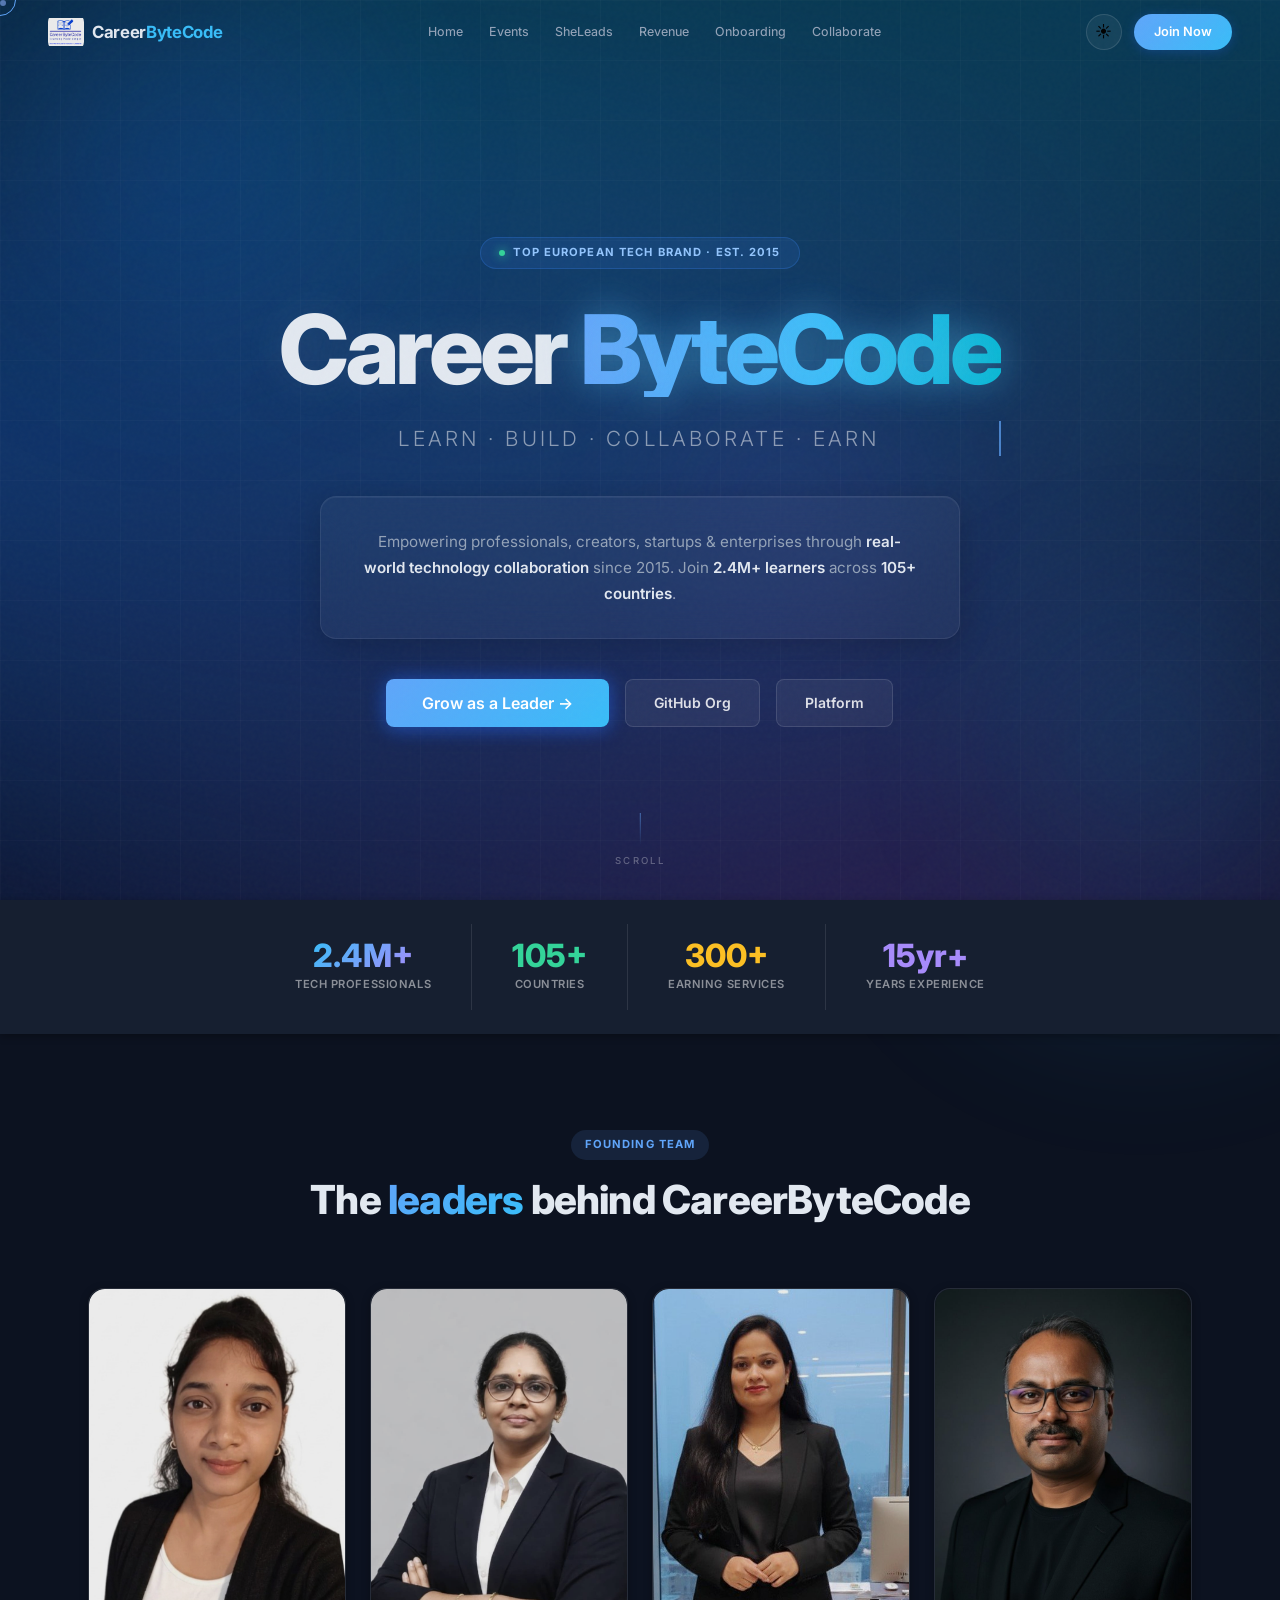
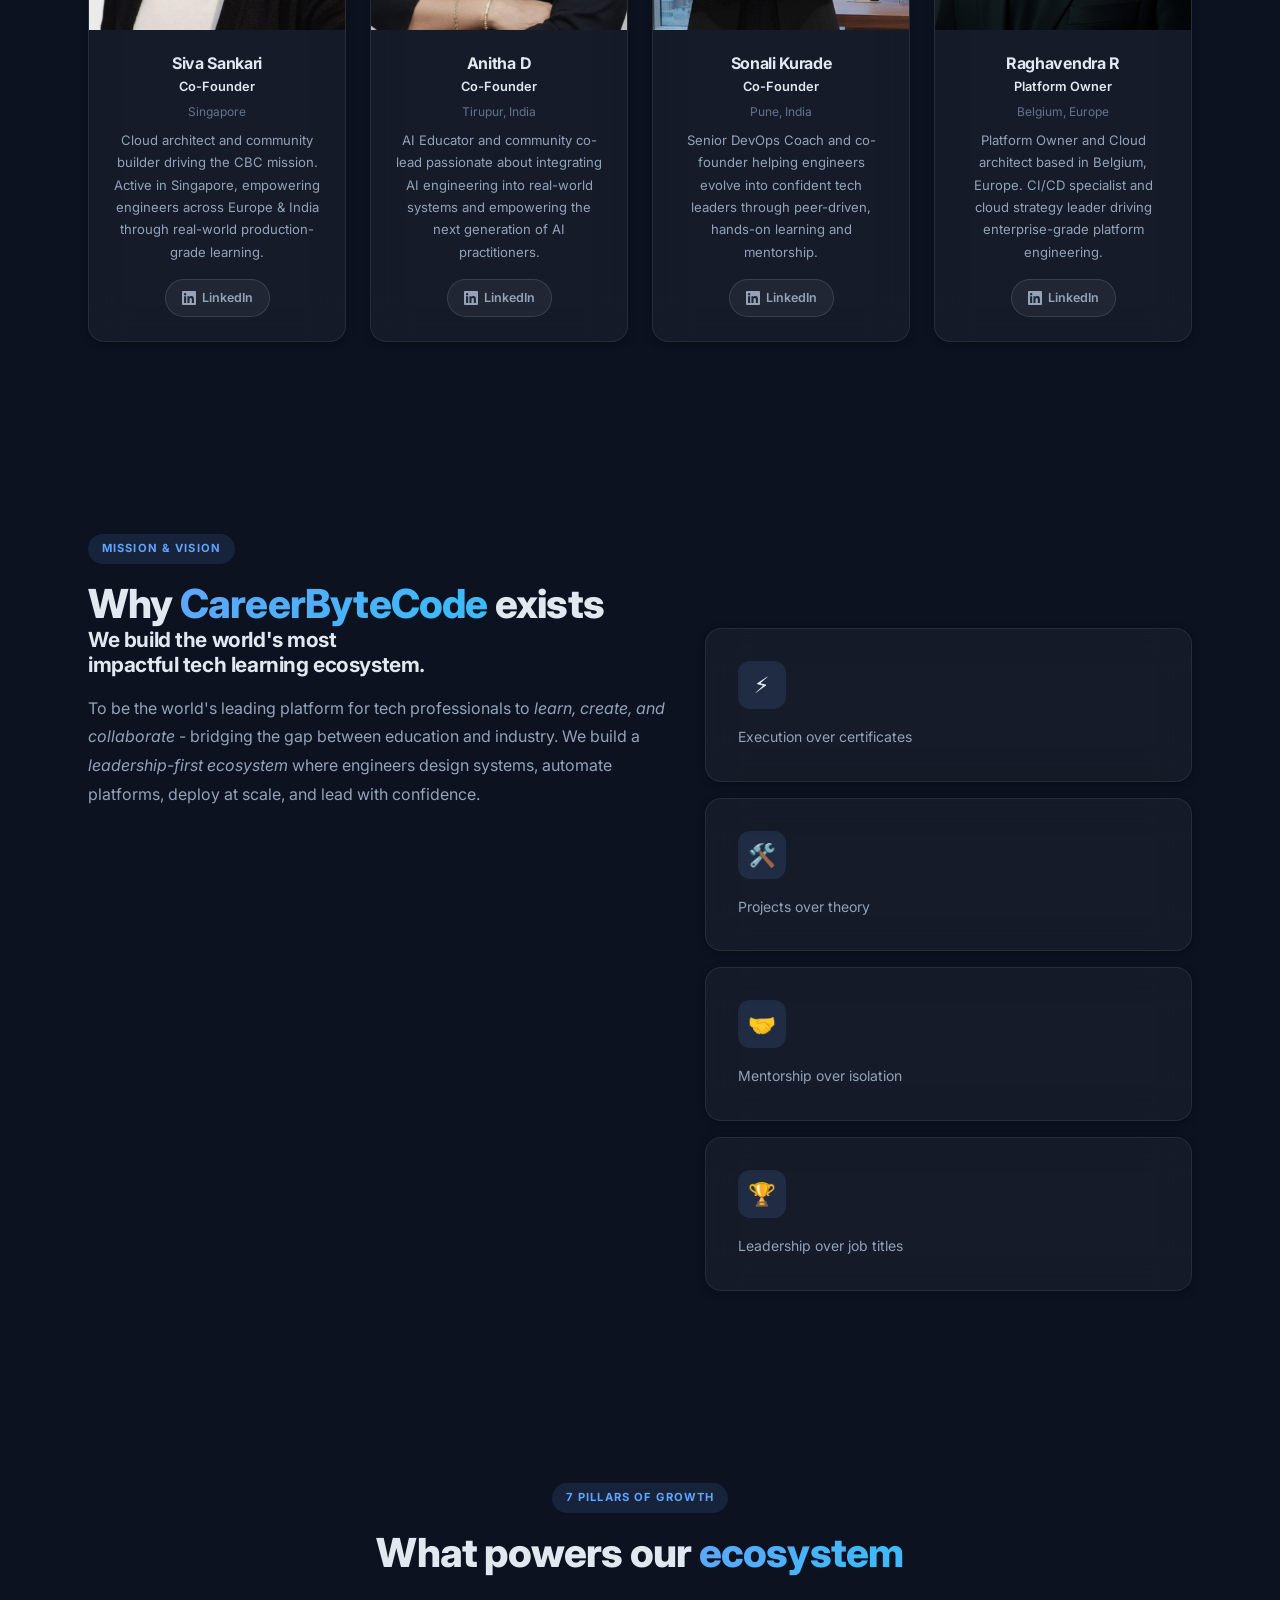
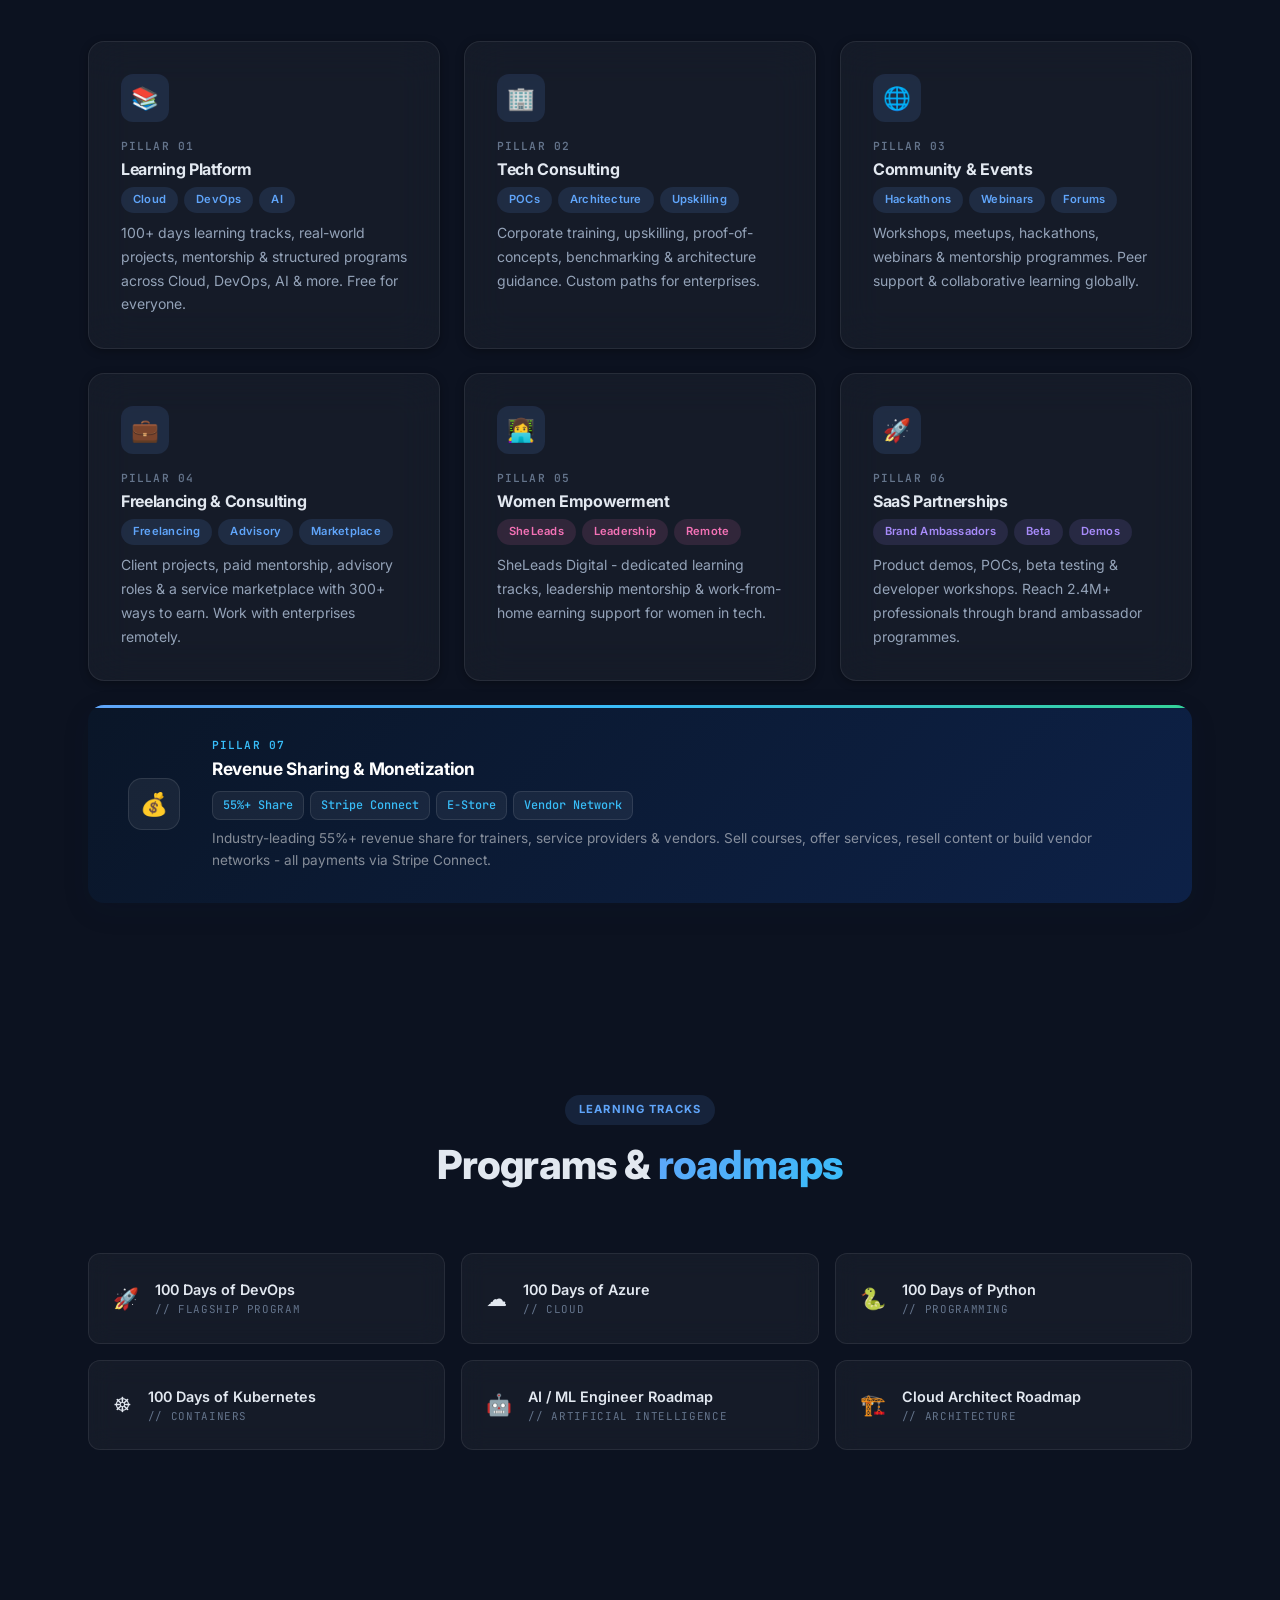
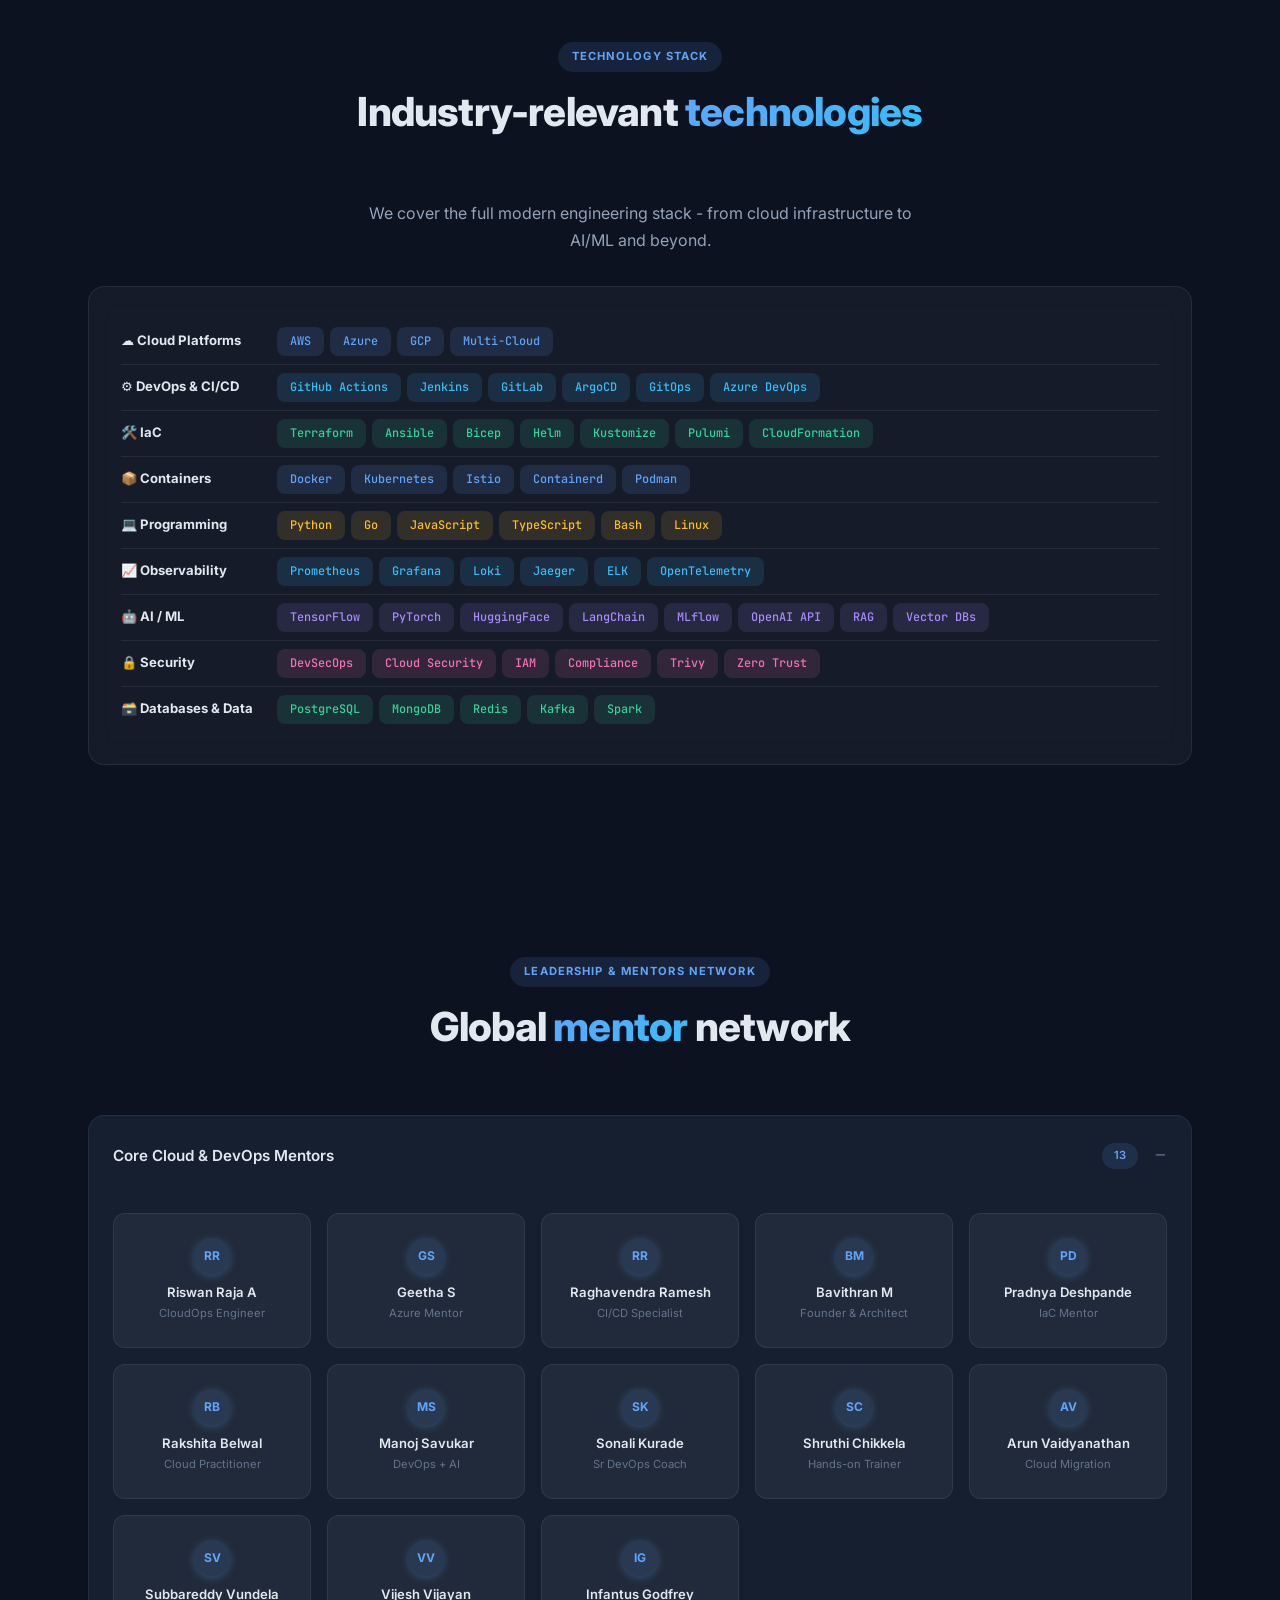
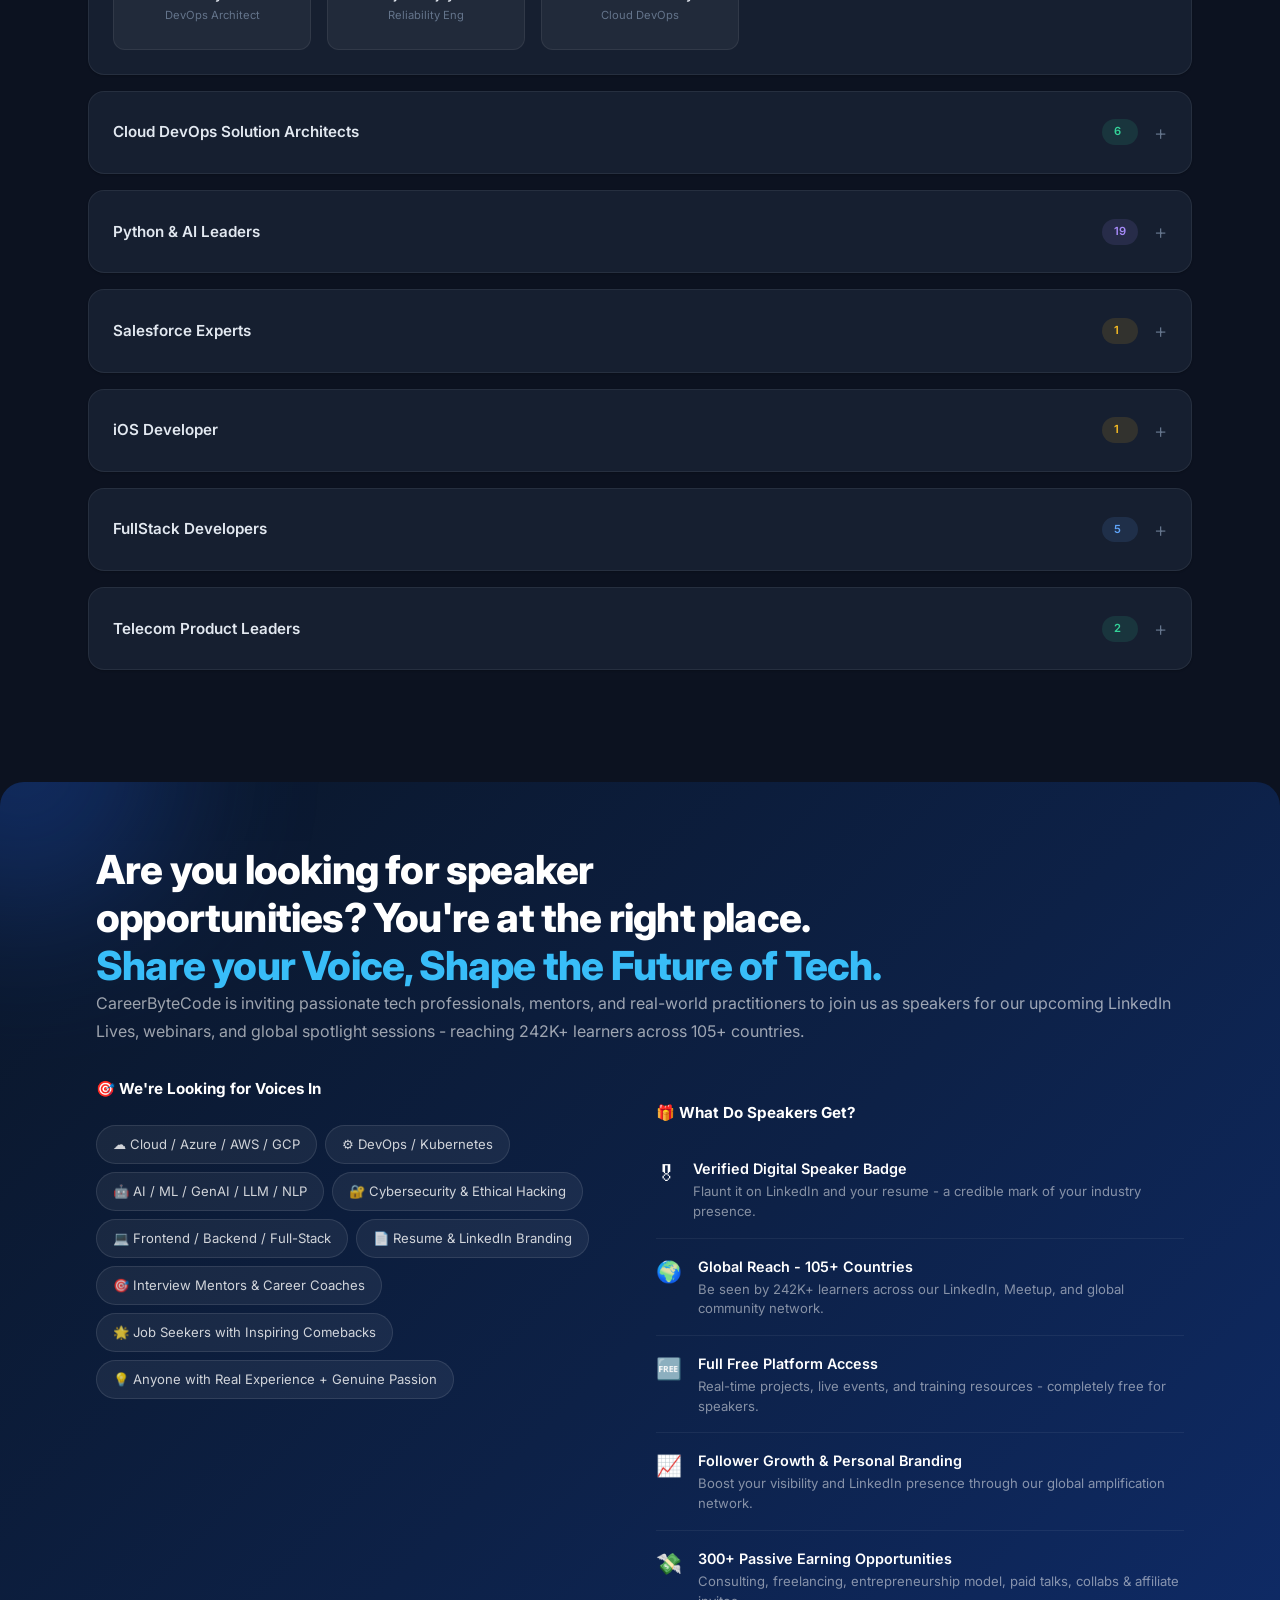
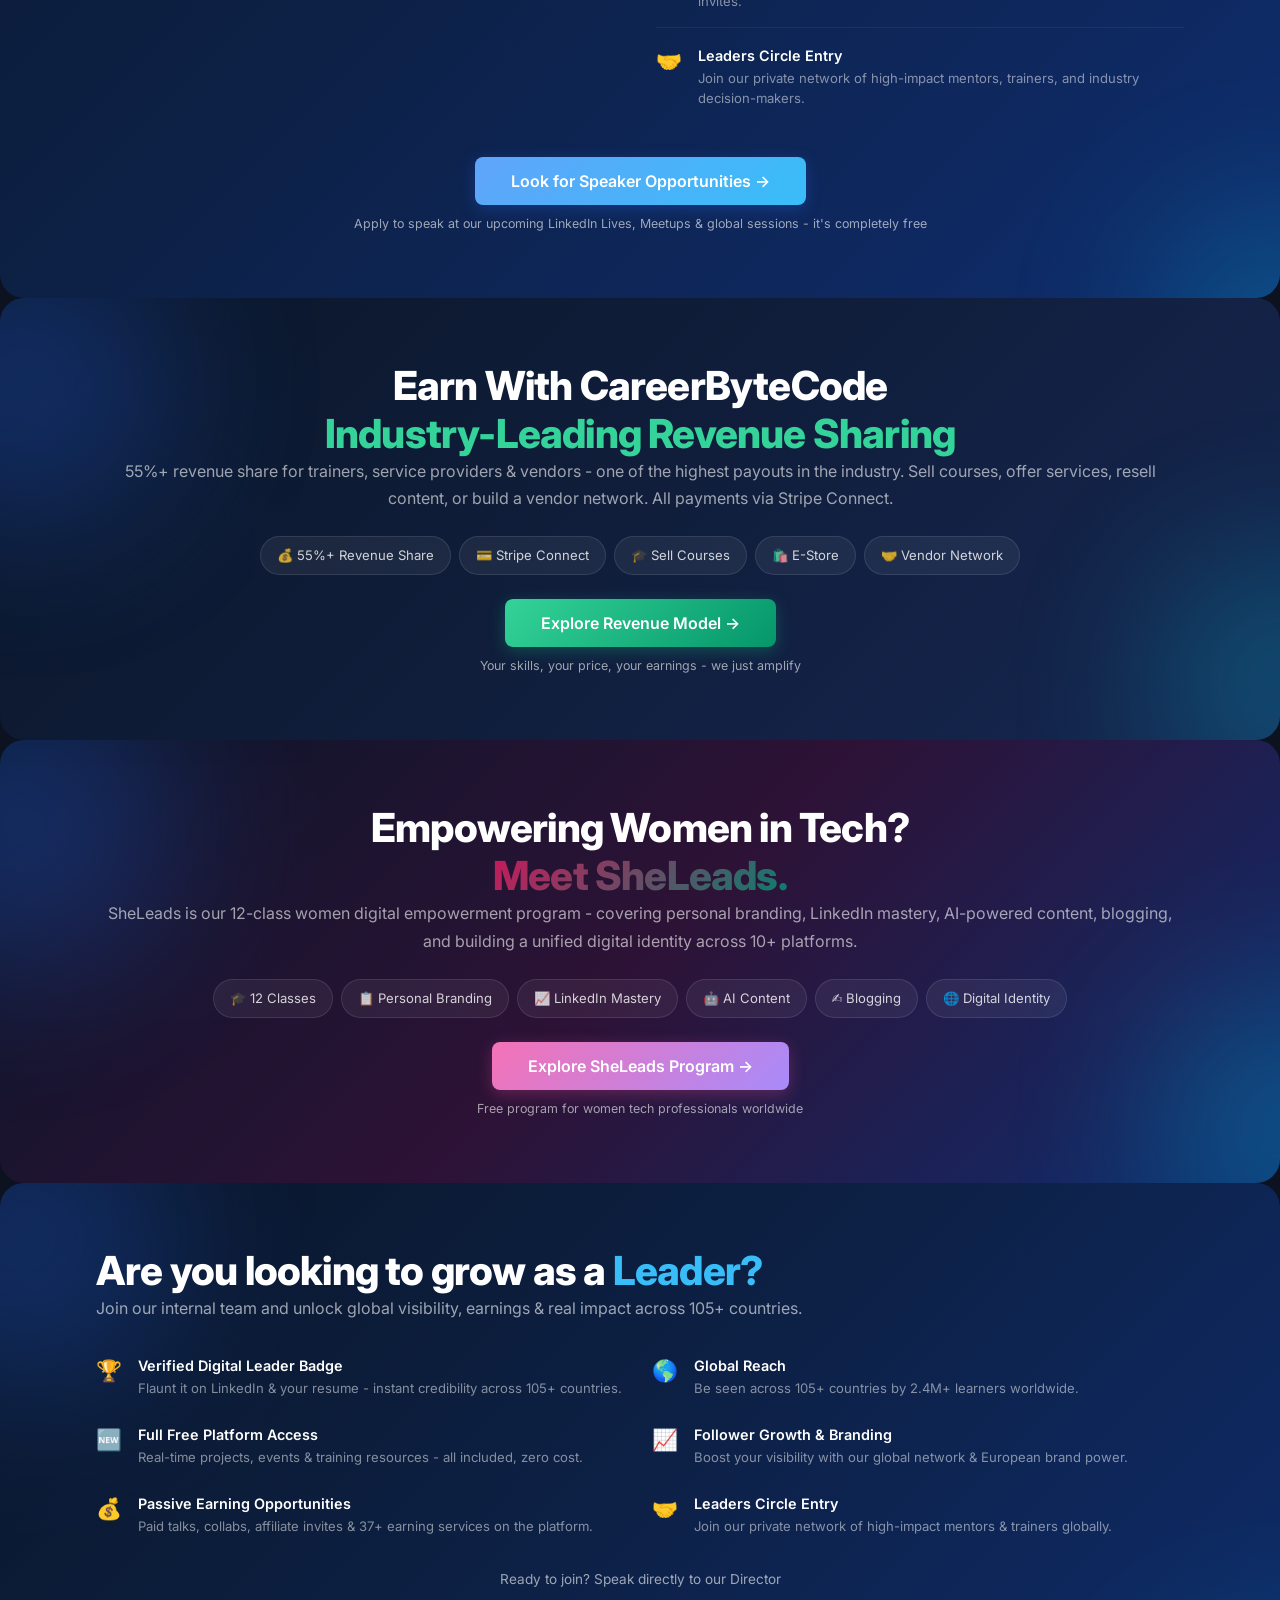
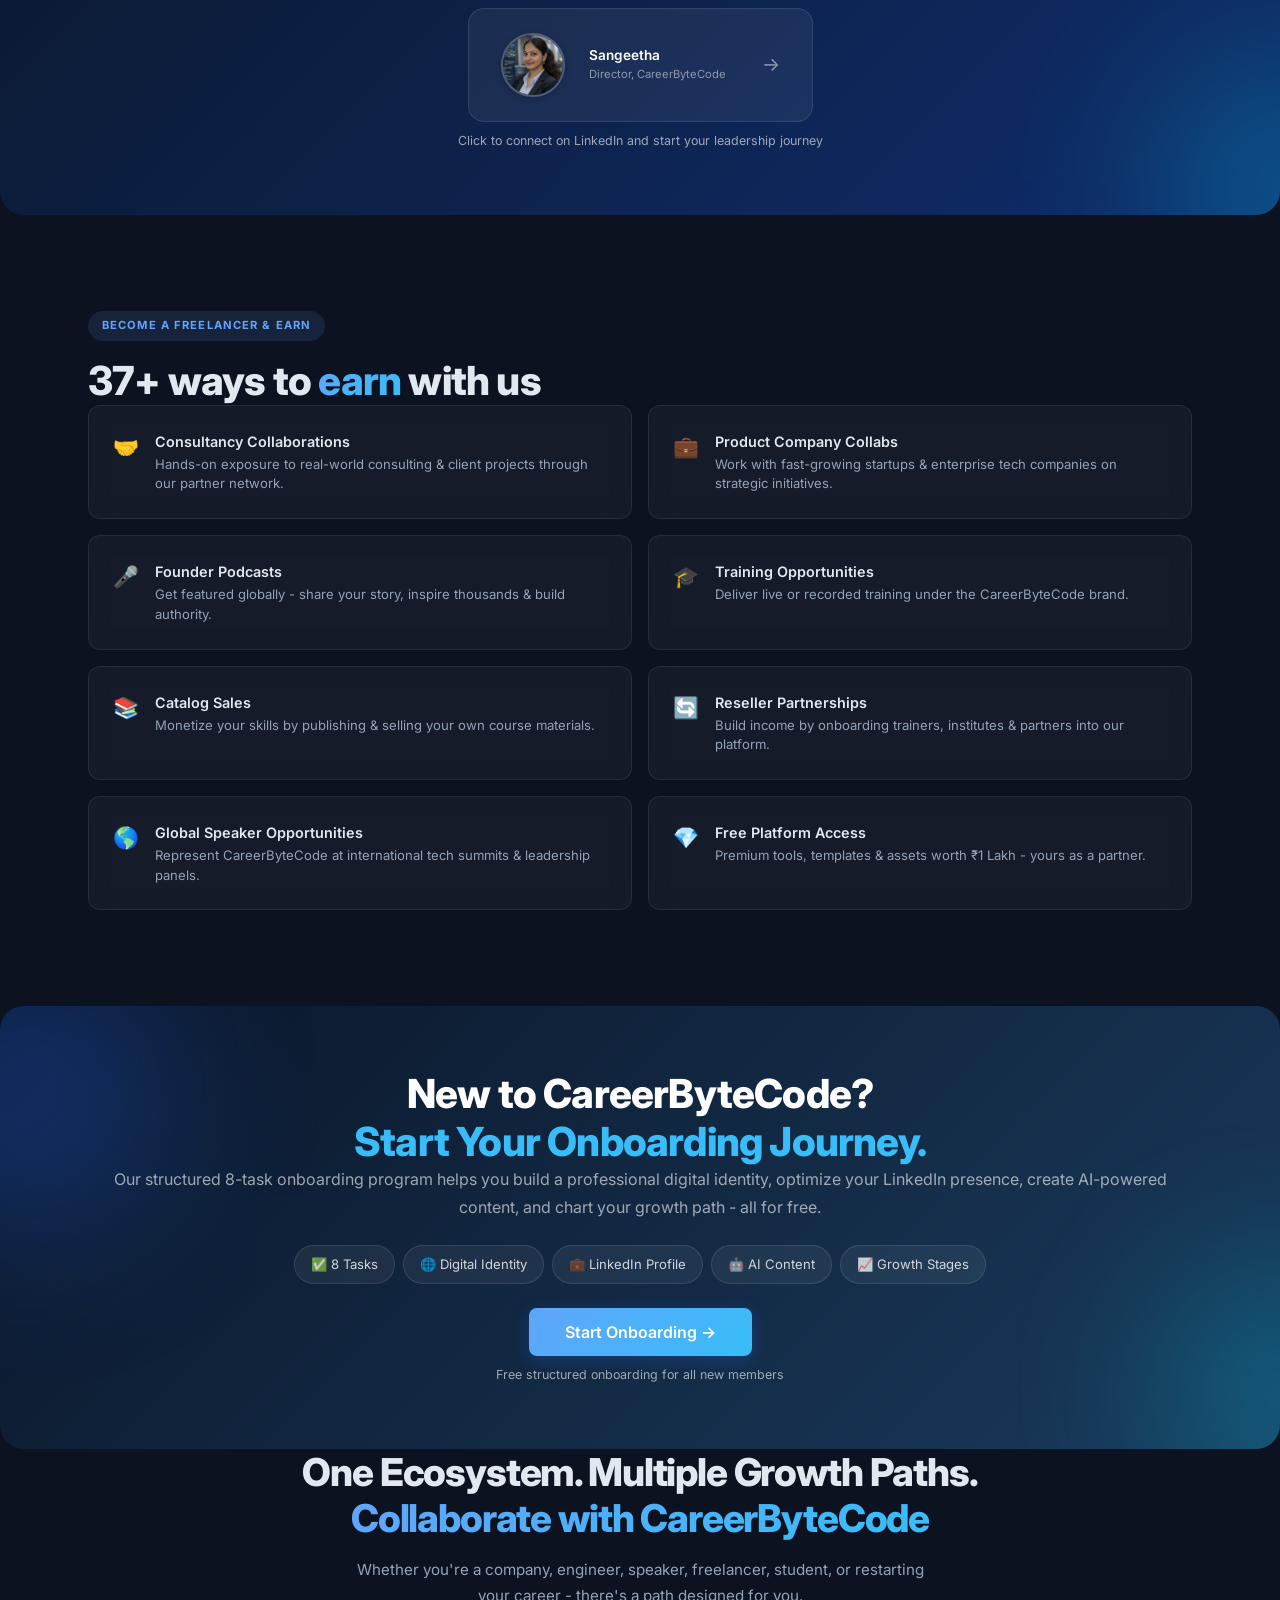
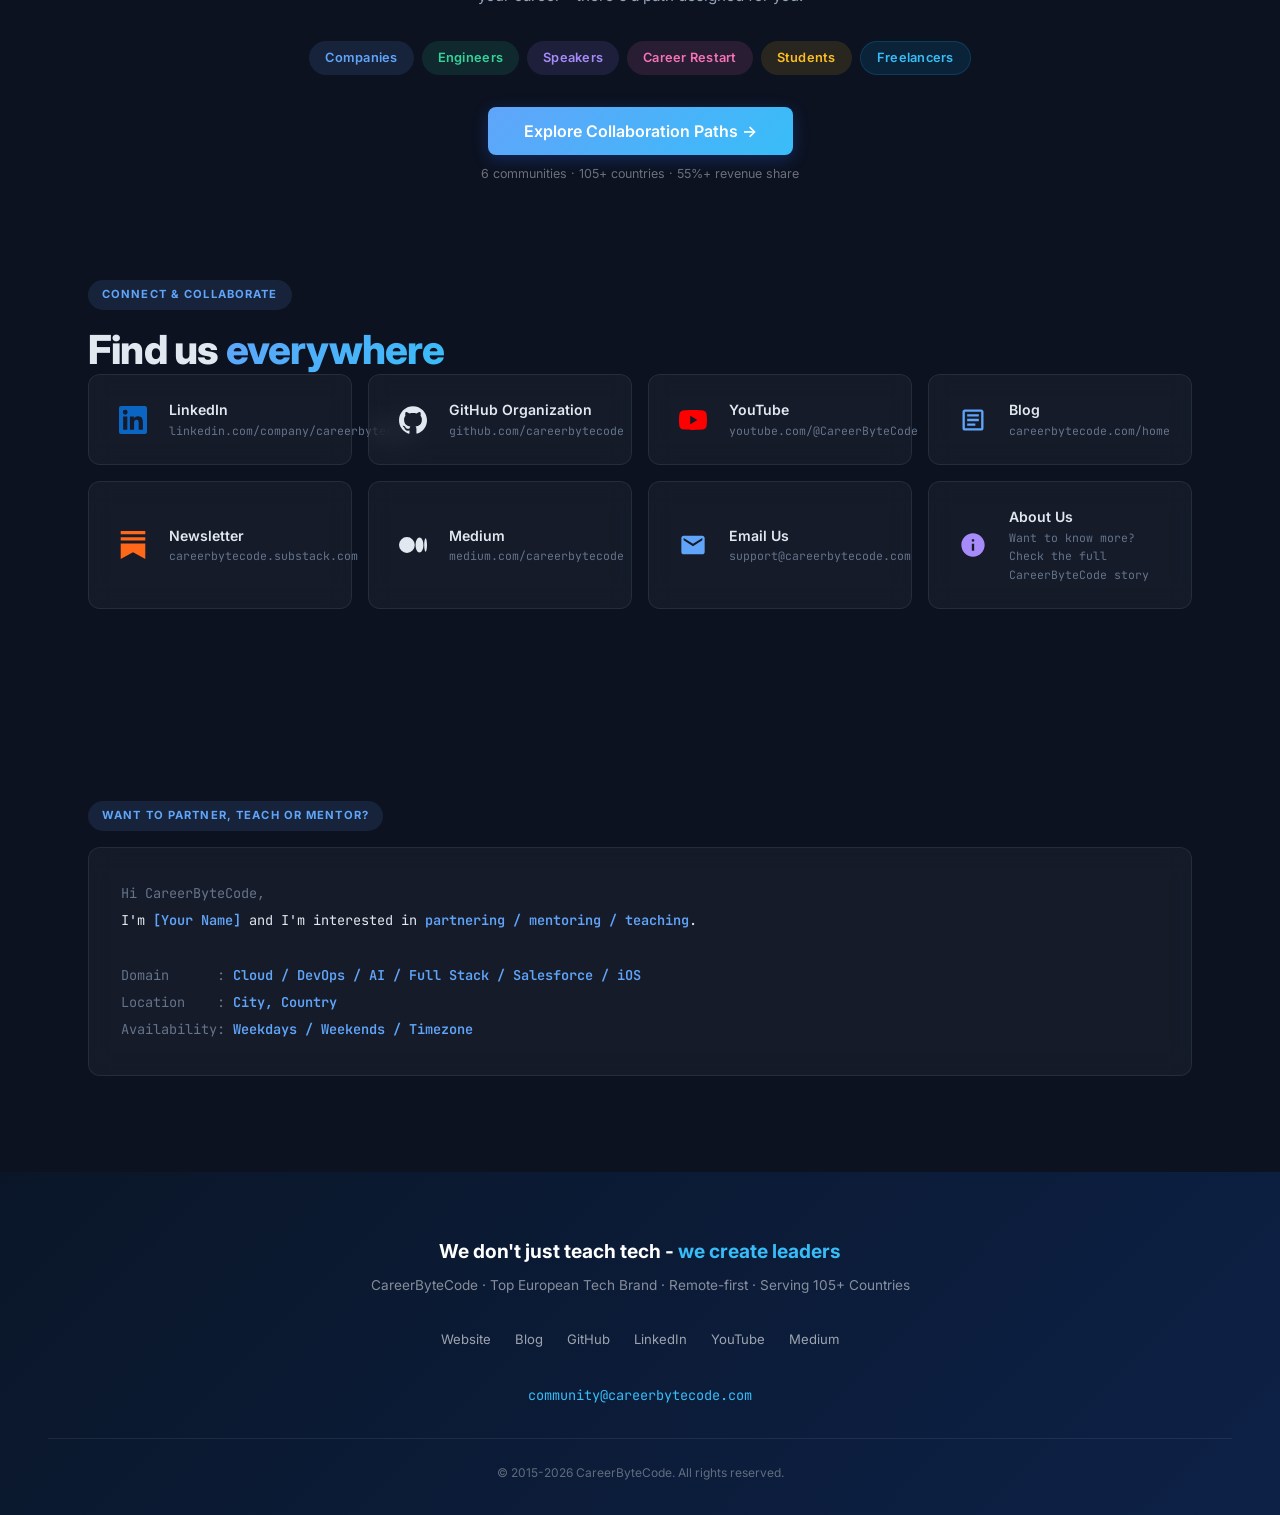
==== index.html @ 2f4168fc "Move v2 premium redesign to root, remove version 2 folder V2 files now at root level replacing origi" ====
<!DOCTYPE html>
<html lang="en" data-theme="dark">
<head>
<meta charset="UTF-8">
<meta name="viewport" content="width=device-width, initial-scale=1.0">
<meta name="description" content="CareerByteCode - Top European Tech Brand. Global Tech Learning & Innovation Ecosystem serving 2.4M+ professionals across 105+ countries.">
<meta property="og:title" content="CareerByteCode - Top European Tech Brand">
<meta property="og:description" content="Learn. Build. Collaborate. Earn. Global Tech Learning & Innovation Ecosystem serving 2.4M+ professionals across 105+ countries.">
<meta property="og:type" content="website">
<meta property="og:url" content="https://careerbytecode.github.io/">
<meta property="og:image" content="https://careerbytecode.github.io/og-image.png">
<meta name="twitter:card" content="summary_large_image">
<meta name="theme-color" content="#f5f7fa" media="(prefers-color-scheme: light)">
<meta name="theme-color" content="#0c1220" media="(prefers-color-scheme: dark)">
<meta name="color-scheme" content="light dark">
<link rel="canonical" href="https://careerbytecode.github.io/">
<link rel="icon" href="cbc - logo.png" type="image/png">
<title>CareerByteCode - Top European Tech Brand</title>
<link rel="preconnect" href="https://fonts.googleapis.com">
<link rel="preconnect" href="https://fonts.gstatic.com" crossorigin>
<link href="https://fonts.googleapis.com/css2?family=Inter:opsz,wght@14..32,300..800&family=JetBrains+Mono:wght@400;500;600;700&display=swap" rel="stylesheet">
<link rel="stylesheet" href="shared-premium.css">
<script type="application/ld+json">
{
  "@context":"https://schema.org",
  "@type":"Organization",
  "name":"CareerByteCode",
  "url":"https://careerbytecode.github.io/",
  "foundingDate":"2015",
  "logo":"https://careerbytecode.github.io/cbc - logo.png",
  "description":"Top European Tech Brand - Global Tech Learning & Innovation Ecosystem",
  "sameAs":[
    "https://www.linkedin.com/company/careerbytecode",
    "https://github.com/careerbytecode",
    "https://youtube.com/@CareerByteCode",
    "https://medium.com/careerbytecode",
    "https://careerbytecode.substack.com"
  ]
}
</script>
<style>
/* PAGE-SPECIFIC: Index / Homepage */

/* ===== PREMIUM HERO ===== */
.home-hero{min-height:100vh;padding:0;background:#060d1a;position:relative;overflow:hidden;}
.home-hero .hero__grid{opacity:0.3;background-size:60px 60px;}
.home-hero .hero__content{position:relative;z-index:5;display:flex;flex-direction:column;align-items:center;justify-content:center;min-height:100vh;padding:calc(var(--nav-h) + var(--sp-8)) var(--sp-6) var(--sp-8);}

/* 1. Animated mesh gradient - morphing color background */
.hero-mesh{position:absolute;inset:-50%;width:200%;height:200%;background:
  radial-gradient(ellipse at 20% 50%, rgba(37,99,235,0.35) 0%, transparent 50%),
  radial-gradient(ellipse at 80% 20%, rgba(14,165,233,0.3) 0%, transparent 50%),
  radial-gradient(ellipse at 60% 80%, rgba(139,92,246,0.25) 0%, transparent 50%),
  radial-gradient(ellipse at 40% 30%, rgba(6,182,212,0.2) 0%, transparent 50%);
animation:mesh-morph 20s ease-in-out infinite;pointer-events:none;z-index:0;filter:blur(40px);}
@keyframes mesh-morph{
  0%{transform:translate(0,0) rotate(0deg) scale(1);}
  25%{transform:translate(5%,-3%) rotate(3deg) scale(1.05);}
  50%{transform:translate(-3%,5%) rotate(-2deg) scale(0.98);}
  75%{transform:translate(4%,2%) rotate(4deg) scale(1.03);}
  100%{transform:translate(0,0) rotate(0deg) scale(1);}
}

/* 2. Mouse-reactive glow - follows cursor */
.hero-glow{position:absolute;width:600px;height:600px;border-radius:50%;background:radial-gradient(circle,rgba(56,189,248,0.15),transparent 70%);pointer-events:none;z-index:1;opacity:0;transition:opacity 0.4s;filter:blur(60px);transform:translate(-50%,-50%);will-change:left,top;}
.home-hero:hover .hero-glow{opacity:1;}

/* Animated gradient orbs */
.hero-orb{position:absolute;border-radius:50%;filter:blur(80px);opacity:0.5;pointer-events:none;will-change:transform;}
.hero-orb--1{width:500px;height:500px;background:radial-gradient(circle,rgba(37,99,235,0.4),transparent 70%);top:-10%;left:-5%;animation:orb-float-1 20s ease-in-out infinite;}
.hero-orb--2{width:400px;height:400px;background:radial-gradient(circle,rgba(14,165,233,0.35),transparent 70%);bottom:-5%;right:-5%;animation:orb-float-2 25s ease-in-out infinite;}
.hero-orb--3{width:300px;height:300px;background:radial-gradient(circle,rgba(139,92,246,0.3),transparent 70%);top:40%;left:50%;animation:orb-float-3 18s ease-in-out infinite;}
@keyframes orb-float-1{0%,100%{transform:translate(0,0) scale(1);}33%{transform:translate(60px,40px) scale(1.1);}66%{transform:translate(-30px,60px) scale(0.95);}}
@keyframes orb-float-2{0%,100%{transform:translate(0,0) scale(1);}33%{transform:translate(-50px,-30px) scale(1.05);}66%{transform:translate(40px,-50px) scale(0.9);}}
@keyframes orb-float-3{0%,100%{transform:translate(0,0) scale(1);}50%{transform:translate(80px,-40px) scale(1.15);}}

/* Gradient streaks - vertical light lines rising upward */
.hero-streaks{position:absolute;inset:0;pointer-events:none;z-index:2;overflow:hidden;}
.hero-streaks span{position:absolute;width:1.5px;border-radius:1px;opacity:0;animation:streak-rise linear infinite;}
/* 15 streaks - unique height, color, position, speed, delay each */
.hero-streaks span:nth-child(1) {left:3%;height:35px;background:linear-gradient(to top,transparent,rgba(96,165,250,0.6),transparent);animation-duration:7s;animation-delay:0s;}
.hero-streaks span:nth-child(2) {left:10%;height:22px;background:linear-gradient(to top,transparent,rgba(6,182,212,0.5),transparent);animation-duration:10.5s;animation-delay:1.2s;}
.hero-streaks span:nth-child(3) {left:18%;height:40px;background:linear-gradient(to top,transparent,rgba(139,92,246,0.5),transparent);animation-duration:8s;animation-delay:3s;}
.hero-streaks span:nth-child(4) {left:25%;height:28px;background:linear-gradient(to top,transparent,rgba(56,189,248,0.55),transparent);animation-duration:9s;animation-delay:0.5s;}
.hero-streaks span:nth-child(5) {left:33%;height:18px;background:linear-gradient(to top,transparent,rgba(96,165,250,0.45),transparent);animation-duration:11s;animation-delay:4.5s;}
.hero-streaks span:nth-child(6) {left:40%;height:45px;background:linear-gradient(to top,transparent,rgba(139,92,246,0.4),transparent);animation-duration:7.5s;animation-delay:2s;}
.hero-streaks span:nth-child(7) {left:48%;height:30px;background:linear-gradient(to top,transparent,rgba(6,182,212,0.5),transparent);animation-duration:9.5s;animation-delay:0.8s;}
.hero-streaks span:nth-child(8) {left:55%;height:20px;background:linear-gradient(to top,transparent,rgba(56,189,248,0.45),transparent);animation-duration:12s;animation-delay:3.5s;}
.hero-streaks span:nth-child(9) {left:62%;height:38px;background:linear-gradient(to top,transparent,rgba(96,165,250,0.55),transparent);animation-duration:6.5s;animation-delay:1.8s;}
.hero-streaks span:nth-child(10){left:70%;height:25px;background:linear-gradient(to top,transparent,rgba(139,92,246,0.5),transparent);animation-duration:10s;animation-delay:4s;}
.hero-streaks span:nth-child(11){left:76%;height:42px;background:linear-gradient(to top,transparent,rgba(6,182,212,0.45),transparent);animation-duration:8.5s;animation-delay:0.3s;}
.hero-streaks span:nth-child(12){left:82%;height:20px;background:linear-gradient(to top,transparent,rgba(56,189,248,0.5),transparent);animation-duration:11.5s;animation-delay:2.8s;}
.hero-streaks span:nth-child(13){left:88%;height:33px;background:linear-gradient(to top,transparent,rgba(96,165,250,0.4),transparent);animation-duration:7.8s;animation-delay:1.5s;}
.hero-streaks span:nth-child(14){left:93%;height:27px;background:linear-gradient(to top,transparent,rgba(139,92,246,0.45),transparent);animation-duration:9.2s;animation-delay:3.8s;}
.hero-streaks span:nth-child(15){left:97%;height:36px;background:linear-gradient(to top,transparent,rgba(6,182,212,0.5),transparent);animation-duration:6.8s;animation-delay:2.2s;}
@keyframes streak-rise{
  0%{bottom:-10%;opacity:0;transform:translateX(0) scaleY(0.5);}
  8%{opacity:0.8;transform:translateX(0) scaleY(1);}
  85%{opacity:0.7;transform:translateX(15px) scaleY(1);}
  100%{bottom:110%;opacity:0;transform:translateX(25px) scaleY(0.6);}
}

/* 3. Glowing title with shimmer sweep */
.hero__title{font-size:clamp(3rem,8vw,6rem);font-weight:800;letter-spacing:-0.04em;line-height:1;margin-bottom:var(--sp-2);display:flex;align-items:baseline;justify-content:center;flex-wrap:wrap;gap:0.15em;}
.hero-glow-text{color:#e2e8f0;text-shadow:0 0 40px rgba(226,232,240,0.1);position:relative;}
.hero-glow-text--accent{
  background:linear-gradient(90deg,#60a5fa 0%,#38bdf8 30%,#06b6d4 50%,rgba(255,255,255,0.95) 52%,#06b6d4 54%,#38bdf8 70%,#60a5fa 100%);
  background-size:200% 100%;
  -webkit-background-clip:text;-webkit-text-fill-color:transparent;background-clip:text;
  filter:drop-shadow(0 0 20px rgba(56,189,248,0.4));
  animation:glow-pulse 3s ease-in-out infinite alternate, text-shimmer 4s ease-in-out infinite;
}
@keyframes glow-pulse{0%{filter:drop-shadow(0 0 20px rgba(56,189,248,0.3));}100%{filter:drop-shadow(0 0 40px rgba(56,189,248,0.6));}}
@keyframes text-shimmer{0%{background-position:100% 50%;}100%{background-position:-100% 50%;}}

/* 4. Typed text animation on tagline */
.hero__tagline{font-size:clamp(0.95rem,2vw,1.3rem);color:rgba(255,255,255,0.5);font-weight:300;letter-spacing:0.15em;text-transform:uppercase;margin-bottom:var(--sp-5);}
.hero__tagline--typed{overflow:hidden;white-space:nowrap;border-right:2px solid rgba(96,165,250,0.7);width:0;animation:typing 2.5s steps(32,end) 0.8s forwards, blink-caret 0.75s step-end infinite;}
@keyframes typing{from{width:0;}to{width:100%;}}
@keyframes blink-caret{from,to{border-color:rgba(96,165,250,0.7);}50%{border-color:transparent;}}

/* Hero badge override for dark hero */
.home-hero .hero__badge{background:rgba(59,130,246,0.12);border:1px solid rgba(59,130,246,0.25);color:#93c5fd;margin-bottom:var(--sp-4);}
.hero-pulse{width:6px;height:6px;border-radius:50%;background:#34d399;box-shadow:0 0 10px #34d399;display:inline-block;animation:pulse 2s ease-in-out infinite;}
@keyframes pulse{0%,100%{opacity:1;transform:scale(1);}50%{opacity:0.5;transform:scale(0.8);}}

/* Glassmorphic feature card */
.hero-glass-card{background:rgba(255,255,255,0.04);backdrop-filter:blur(20px);-webkit-backdrop-filter:blur(20px);border:1px solid rgba(255,255,255,0.08);border-radius:var(--r-lg);padding:var(--sp-4) var(--sp-5);max-width:640px;margin:0 auto var(--sp-5);color:rgba(255,255,255,0.7);font-size:0.95rem;line-height:1.8;box-shadow:0 8px 32px rgba(0,0,0,0.2),inset 0 1px 0 rgba(255,255,255,0.05);}
.hero-glass-card strong{color:#e2e8f0;font-weight:600;}

/* Glass buttons for hero */
.btn--glass{background:rgba(255,255,255,0.06);border:1px solid rgba(255,255,255,0.12);color:rgba(255,255,255,0.85);backdrop-filter:blur(12px);-webkit-backdrop-filter:blur(12px);}
.btn--glass:hover{background:rgba(255,255,255,0.12);border-color:rgba(255,255,255,0.2);color:#fff;box-shadow:0 4px 20px rgba(255,255,255,0.08);}
.btn--glow{box-shadow:0 0 20px rgba(37,99,235,0.4),0 4px 20px rgba(37,99,235,0.3);}
.btn--glow:hover{box-shadow:0 0 30px rgba(37,99,235,0.5),0 8px 30px rgba(37,99,235,0.4);}

/* Scroll hint */
.scroll-hint{position:absolute;bottom:var(--sp-4);left:50%;transform:translateX(-50%);display:flex;flex-direction:column;align-items:center;gap:8px;animation:scroll-bounce 2s ease-in-out infinite;z-index:5;}
.scroll-hint span{font-size:0.6rem;letter-spacing:0.25em;text-transform:uppercase;color:rgba(255,255,255,0.3);font-weight:500;}
.scroll-line{width:1px;height:32px;background:linear-gradient(to bottom,rgba(96,165,250,0.6),transparent);}
@keyframes scroll-bounce{0%,100%{transform:translateX(-50%) translateY(0)}50%{transform:translateX(-50%) translateY(10px)}}

/* Mobile hero */
@media(max-width:640px){
  .hero__title{font-size:clamp(2.2rem,10vw,3.5rem);}
  .hero-glass-card{padding:var(--sp-3);font-size:0.88rem;}
  .hero-orb--1{width:300px;height:300px;}
  .hero-orb--2{width:250px;height:250px;}
  .hero-orb--3{width:200px;height:200px;}
  .hero__tagline--typed{white-space:normal;width:auto;border-right:none;animation:none;}
  .hero-glow{display:none;}
  .hero-mesh{filter:blur(60px);}
}
/* Reduced motion - disable hero animations */
@media(prefers-reduced-motion:reduce){
  .hero-mesh{animation:none;}
  .hero-orb,.hero-streaks span{animation:none !important;}
  .hero__tagline--typed{width:auto;border-right:none;animation:none;}
  .hero-glow-text--accent{animation:none;}
}

/* Founders grid */
.founders-grid{display:grid;grid-template-columns:repeat(4,1fr);gap:var(--sp-3);}
@media(max-width:900px){.founders-grid{grid-template-columns:repeat(2,1fr);}}
@media(max-width:560px){.founders-grid{grid-template-columns:1fr;max-width:340px;margin:0 auto;}}

/* Mission layout */
.mission-grid{display:grid;grid-template-columns:1.2fr 1fr;gap:var(--sp-4);align-items:start;}
.mission-main h3{font-size:1.3rem;margin-bottom:var(--sp-2);}
.mission-main p{color:var(--text-2);line-height:1.8;}
.mission-side{display:flex;flex-direction:column;gap:var(--sp-2);}
@media(max-width:768px){.mission-grid{grid-template-columns:1fr;}}

/* Pillar utility classes */
.pillar-num{font-family:var(--font-mono);font-size:0.7rem;font-weight:600;letter-spacing:0.1em;text-transform:uppercase;color:var(--text-3);margin-bottom:4px;}
.pillar-badges{display:flex;gap:6px;flex-wrap:wrap;margin:8px 0;}

/* Pillars grid */
.pillars-grid{display:grid;grid-template-columns:repeat(3,1fr);gap:var(--sp-3);}
.pillar-wide{background:linear-gradient(135deg,#0a1628,#0d2147);border-radius:var(--r-lg);padding:var(--sp-4) var(--sp-5);display:flex;align-items:center;gap:var(--sp-4);position:relative;overflow:hidden;cursor:default;transition:all 0.3s;box-shadow:0 8px 28px rgba(12,27,58,0.1);margin-top:var(--sp-3);}
.pillar-wide::before{content:'';position:absolute;top:0;left:0;right:0;height:3px;background:linear-gradient(90deg,var(--accent),var(--accent-2),var(--success));}
.pillar-wide:hover{box-shadow:0 16px 48px rgba(12,27,58,0.18);}
.pw-icon{width:52px;height:52px;flex-shrink:0;border-radius:14px;background:rgba(255,255,255,0.06);border:1px solid rgba(255,255,255,0.1);display:flex;align-items:center;justify-content:center;font-size:1.4rem;}
.pw-body{flex:1;}
.pw-body .card-num{color:var(--accent-2);font-family:var(--font-mono);font-size:0.7rem;font-weight:600;letter-spacing:0.1em;text-transform:uppercase;}
.pw-body .card-name{color:#fff;font-size:1.08rem;font-weight:700;letter-spacing:-0.02em;margin-bottom:4px;}
.pw-body .card-desc{color:rgba(255,255,255,0.5);font-size:0.85rem;line-height:1.6;margin-top:8px;}
.pw-tags{display:flex;gap:6px;flex-wrap:wrap;margin-top:8px;}
.pw-tags .ptag{font-family:var(--font-mono);font-size:0.74rem;padding:4px 10px;border-radius:var(--r-sm);color:var(--accent-2);background:rgba(255,255,255,0.06);border:1px solid rgba(255,255,255,0.1);font-weight:500;}
@media(max-width:900px){.pillars-grid{grid-template-columns:repeat(2,1fr);}}
@media(max-width:560px){.pillars-grid{grid-template-columns:1fr;}.pillar-wide{flex-direction:column;align-items:flex-start;gap:var(--sp-2);}}

/* Tracks grid */
.tracks-grid{display:grid;grid-template-columns:repeat(3,1fr);gap:var(--sp-2);}
.track{display:flex;align-items:center;gap:var(--sp-2);padding:var(--sp-3);background:var(--glass);border:1px solid var(--glass-border);border-radius:var(--r-md);backdrop-filter:blur(12px);-webkit-backdrop-filter:blur(12px);transition:all 0.3s;}
.track:hover{transform:translateY(-2px);box-shadow:var(--sh-md);}
.track__icon{font-size:1.3rem;flex-shrink:0;}
.track__name{font-weight:600;font-size:0.9rem;color:var(--text);}
.track__tag{font-family:var(--font-mono);font-size:0.68rem;color:var(--text-3);letter-spacing:0.06em;}
@media(max-width:768px){.tracks-grid{grid-template-columns:repeat(2,1fr);}}
@media(max-width:480px){.tracks-grid{grid-template-columns:1fr;}}

/* Tech stack card */
.tech-card{background:var(--glass);border:1px solid var(--glass-border);border-radius:var(--r-lg);padding:var(--sp-4);backdrop-filter:blur(12px);-webkit-backdrop-filter:blur(12px);}
.tc-row{display:flex;align-items:baseline;gap:var(--sp-2);padding:var(--sp-1) 0;border-bottom:1px solid var(--border);}
.tc-row:last-child{border-bottom:none;}
.tc-cat{font-weight:700;font-size:0.82rem;min-width:140px;color:var(--text);}
.tc-tags{display:flex;gap:6px;flex-wrap:wrap;}
.ttag{font-family:var(--font-mono);font-size:0.74rem;padding:4px 12px;border-radius:var(--r-sm);background:var(--accent-light);color:var(--accent);font-weight:500;border:1px solid transparent;transition:all 0.25s ease;cursor:default;}
.ttag:hover{border-color:var(--accent);transform:scale(1.08);box-shadow:0 0 16px rgba(37,99,235,0.3);}
/* Color-coded tech tags */
.ttag--cyan{background:var(--accent-2-light);color:var(--accent-2);}
.ttag--cyan:hover{border-color:var(--accent-2);box-shadow:0 0 16px rgba(14,165,233,0.3);}
.ttag--purple{background:var(--accent-3-light);color:var(--accent-3);}
.ttag--purple:hover{border-color:var(--accent-3);box-shadow:0 0 16px rgba(139,92,246,0.3);}
.ttag--green{background:var(--success-light);color:var(--success);}
.ttag--green:hover{border-color:var(--success);box-shadow:0 0 16px rgba(16,185,129,0.3);}
.ttag--rose{background:var(--rose-light);color:var(--rose);}
.ttag--rose:hover{border-color:var(--rose);box-shadow:0 0 16px rgba(236,72,153,0.3);}
.ttag--gold{background:var(--warning-light);color:var(--gold);}
.ttag--gold:hover{border-color:var(--gold);box-shadow:0 0 16px rgba(217,119,6,0.3);}
@media(max-width:560px){.tc-row{flex-direction:column;gap:6px;}.tc-cat{min-width:auto;}}

/* Mentor accordion body padding */
[data-accordion-body]{padding:0 var(--sp-3);}
[data-accordion-item][data-open] [data-accordion-body]{padding:var(--sp-2) var(--sp-3) var(--sp-3);}
.mentor-grid{display:grid;grid-template-columns:repeat(auto-fill,minmax(180px,1fr));gap:var(--sp-2);}

/* Mentor card initials avatar */
.mentor-card__avatar{width:36px;height:36px;border-radius:var(--r-full);background:var(--accent-light);color:var(--accent);display:flex;align-items:center;justify-content:center;font-weight:700;font-size:0.75rem;margin:0 auto var(--sp-1);}

/* Speaker CTA */
.spk-section{background:linear-gradient(135deg,#0a1628 0%,#0d2147 50%,#0f2d6e 100%);color:#fff;position:relative;overflow:hidden;border-radius:var(--r-xl);padding:var(--sp-8) var(--sp-6);}
.spk-section h2{color:#fff;}
.spk-section p{color:rgba(255,255,255,0.6);}
.spk-section h2 span{background:linear-gradient(135deg,var(--accent-2),#38bdf8);-webkit-background-clip:text;-webkit-text-fill-color:transparent;background-clip:text;}
.spk-pills{display:flex;flex-wrap:wrap;gap:8px;margin:var(--sp-3) 0;}
.spk-pill{font-size:0.82rem;padding:8px 16px;border-radius:var(--r-full);background:rgba(255,255,255,0.06);border:1px solid rgba(255,255,255,0.1);color:rgba(255,255,255,0.8);white-space:nowrap;}
.spk-benefits{margin-top:var(--sp-3);}
.spk-benefit{display:flex;gap:var(--sp-2);align-items:start;padding:var(--sp-2) 0;border-bottom:1px solid rgba(255,255,255,0.06);}
.spk-benefit:last-child{border-bottom:none;}
.spk-benefit__icon{font-size:1.3rem;flex-shrink:0;}
.spk-benefit__title{font-weight:600;font-size:0.9rem;color:#fff;margin-bottom:2px;}
.spk-benefit__desc{font-size:0.82rem;color:rgba(255,255,255,0.5);line-height:1.5;}
.spk-cols{display:grid;grid-template-columns:1fr 1fr;gap:var(--sp-4);margin:var(--sp-4) 0;}
@media(max-width:768px){.spk-cols{grid-template-columns:1fr;}}
.spk-voices-title,.spk-benefits-title{font-weight:700;font-size:0.95rem;margin-bottom:var(--sp-2);color:#fff;}

/* Revenue CTA */
.rev-section{background:linear-gradient(135deg,#0a1628 0%,#162650 100%);color:#fff;position:relative;overflow:hidden;border-radius:var(--r-xl);padding:var(--sp-8) var(--sp-6);text-align:center;}
.rev-section h2{color:#fff;}
.rev-section h2 span{background:linear-gradient(135deg,var(--success),#34d399);-webkit-background-clip:text;-webkit-text-fill-color:transparent;background-clip:text;}
.rev-section p{color:rgba(255,255,255,0.6);}
.rev-pills{display:flex;flex-wrap:wrap;gap:8px;justify-content:center;margin:var(--sp-3) 0;}
.rev-pill{font-size:0.82rem;padding:8px 16px;border-radius:var(--r-full);background:rgba(255,255,255,0.06);border:1px solid rgba(255,255,255,0.1);color:rgba(255,255,255,0.8);}

/* SheLeads CTA */
.sl-section{background:linear-gradient(135deg,#0a1628 0%,#2d1236 50%,#0f2d6e 100%);color:#fff;position:relative;overflow:hidden;border-radius:var(--r-xl);padding:var(--sp-8) var(--sp-6);text-align:center;}
.sl-section h2{color:#fff;}
.sl-section h2 span{background:linear-gradient(135deg,#c8195a,#0a7e6e);-webkit-background-clip:text;-webkit-text-fill-color:transparent;background-clip:text;}
.sl-section p{color:rgba(255,255,255,0.6);}
.sl-pills{display:flex;flex-wrap:wrap;gap:8px;justify-content:center;margin:var(--sp-3) 0;}
.sl-pill{font-size:0.82rem;padding:8px 16px;border-radius:var(--r-full);background:rgba(255,255,255,0.06);border:1px solid rgba(255,255,255,0.1);color:rgba(255,255,255,0.8);}

/* Join CTA */
.join-section{background:linear-gradient(135deg,#0a1628 0%,#0d2147 50%,#0f2d6e 100%);color:#fff;position:relative;overflow:hidden;border-radius:var(--r-xl);padding:var(--sp-8) var(--sp-6);}
.join-section h2{color:#fff;}
.join-section h2 span{background:linear-gradient(135deg,var(--accent-2),#38bdf8);-webkit-background-clip:text;-webkit-text-fill-color:transparent;background-clip:text;}
.join-section p{color:rgba(255,255,255,0.6);}
.perks{display:grid;grid-template-columns:repeat(2,1fr);gap:var(--sp-3);margin:var(--sp-4) 0;}
.perk{display:flex;gap:var(--sp-2);align-items:start;}
.perk__icon{font-size:1.3rem;flex-shrink:0;}
.perk__title{font-weight:600;font-size:0.9rem;color:#fff;margin-bottom:2px;}
.perk__desc{font-size:0.82rem;color:rgba(255,255,255,0.5);line-height:1.5;}
@media(max-width:768px){.perks{grid-template-columns:1fr;}}

/* Onboard CTA */
.ob-section{background:linear-gradient(135deg,#0a1628 0%,#1a3a5c 100%);color:#fff;position:relative;overflow:hidden;border-radius:var(--r-xl);padding:var(--sp-8) var(--sp-6);text-align:center;}
.ob-section h2{color:#fff;}
.ob-section h2 span{background:linear-gradient(135deg,var(--accent-2),#38bdf8);-webkit-background-clip:text;-webkit-text-fill-color:transparent;background-clip:text;}
.ob-section p{color:rgba(255,255,255,0.6);}
.ob-pills{display:flex;flex-wrap:wrap;gap:8px;justify-content:center;margin:var(--sp-3) 0;}
.ob-pill{font-size:0.82rem;padding:8px 16px;border-radius:var(--r-full);background:rgba(255,255,255,0.06);border:1px solid rgba(255,255,255,0.1);color:rgba(255,255,255,0.8);}

/* CTA notes & areas in dark sections */
.cta-note{font-size:0.78rem;color:rgba(255,255,255,0.4);margin-top:var(--sp-1);}
.cta-label{font-size:0.85rem;color:rgba(255,255,255,0.5);margin-bottom:var(--sp-2);}

/* Freelancer grid */
.fl-grid{display:grid;grid-template-columns:repeat(2,1fr);gap:var(--sp-2);}
.fl-card{display:flex;gap:var(--sp-2);align-items:start;padding:var(--sp-3);background:var(--glass);border:1px solid var(--glass-border);border-radius:var(--r-md);backdrop-filter:blur(12px);-webkit-backdrop-filter:blur(12px);transition:all 0.3s;}
.fl-card:hover{transform:translateY(-2px);box-shadow:var(--sh-md);}
.fl-card__icon{font-size:1.3rem;flex-shrink:0;}
.fl-card__title{font-weight:600;font-size:0.9rem;color:var(--text);margin-bottom:2px;}
.fl-card__desc{font-size:0.82rem;color:var(--text-2);line-height:1.5;}
@media(max-width:768px){.fl-grid{grid-template-columns:1fr;}}

/* Connect grid */
.connect-grid{display:grid;grid-template-columns:repeat(auto-fill,minmax(240px,1fr));gap:var(--sp-2);}
.connect-card{display:flex;align-items:center;gap:var(--sp-2);padding:var(--sp-3);background:var(--glass);border:1px solid var(--glass-border);border-radius:var(--r-md);backdrop-filter:blur(12px);-webkit-backdrop-filter:blur(12px);transition:all 0.3s;text-decoration:none;color:var(--text);}
.connect-card:hover{transform:translateY(-2px);box-shadow:var(--sh-md);border-color:var(--accent);}
.connect-card__icon{width:40px;height:40px;flex-shrink:0;display:flex;align-items:center;justify-content:center;}
.connect-card__icon svg{width:28px;height:28px;}
.connect-card__name{font-weight:600;font-size:0.88rem;}
.connect-card__url{font-size:0.72rem;color:var(--text-3);font-family:var(--font-mono);}

/* Contact block */
.contact-block{font-family:var(--font-mono);font-size:0.85rem;line-height:2;background:var(--glass);border:1px solid var(--glass-border);border-radius:var(--r-md);padding:var(--sp-4);backdrop-filter:blur(12px);-webkit-backdrop-filter:blur(12px);}
.contact-block .ck{color:var(--text-3);font-weight:400;}
.contact-block .cv{color:var(--accent);font-weight:600;}

/* Orbs inside CTA sections */
.cta-orb{position:absolute;border-radius:50%;filter:blur(80px);pointer-events:none;opacity:0.3;}
.cta-orb-1{width:300px;height:300px;background:#2563eb;top:-15%;left:-10%;}
.cta-orb-2{width:250px;height:250px;background:#06b6d4;bottom:-15%;right:-10%;}

/* Print */
@media print{
  .nav,.scroll-progress,.nav__mobile,.orb,.btt,.noise{display:none !important;}
  .reveal{opacity:1;transform:none;}
  body{background:#fff;color:#000;}
  .home-hero{min-height:auto;padding:40px 0;}
  .section{padding:30px 0;}
}
</style>
</head>
<body>

<div class="noise"></div>
<div class="orb orb-1"></div>
<div class="orb orb-2"></div>
<div class="orb orb-3"></div>
<div class="scroll-progress" role="progressbar" aria-label="Page scroll progress"></div>

<!-- NAV -->
<nav class="nav" role="navigation" aria-label="Main navigation">
  <a class="nav__logo" href="index.html" aria-label="CareerByteCode home">
    <img src="cbc - logo.png" alt="CBC" class="nav__logo-icon" width="36" height="36">
    <span class="nav__logo-text">Career<em>ByteCode</em></span>
  </a>
  <div class="nav__links">
    <a href="index.html" class="active">Home</a>
    <a href="events.html">Events</a>
    <a href="sheleads.html">SheLeads</a>
    <a href="revenue-models.html">Revenue</a>
    <a href="onboarding.html">Onboarding</a>
    <a href="collaborate.html">Collaborate</a>
  </div>
  <div style="display:flex;align-items:center;gap:12px;">
    <button class="theme-toggle" id="theme-toggle" aria-label="Toggle dark mode"></button>
    <a class="nav__cta" href="https://www.linkedin.com/in/careerbytecode" target="_blank" rel="noopener noreferrer" aria-label="Join CareerByteCode on LinkedIn">Join Now</a>
  </div>
  <button class="nav__hamburger" aria-label="Toggle menu" aria-expanded="false"><span></span><span></span><span></span></button>
</nav>
<div class="nav__mobile" role="navigation" aria-label="Mobile navigation">
  <a href="index.html" class="active">Home</a>
  <a href="events.html">Events</a>
  <a href="sheleads.html">SheLeads</a>
  <a href="revenue-models.html">Revenue</a>
  <a href="onboarding.html">Onboarding</a>
  <a href="collaborate.html">Collaborate</a>
  <button class="theme-toggle" id="theme-toggle-mobile" aria-label="Toggle dark mode" style="margin-top:12px;"></button>
  <a class="nav__cta" href="https://www.linkedin.com/in/careerbytecode" target="_blank" rel="noopener noreferrer" style="display:inline-flex;margin-top:12px;">Join Now</a>
</div>

<main>

<!-- ==================== HERO ==================== -->
<section class="hero home-hero" id="hero">
  <!-- Animated mesh gradient background -->
  <div class="hero-mesh"></div>
  <div class="hero__grid"></div>
  <!-- Mouse-reactive glow -->
  <div class="hero-glow" id="hero-glow"></div>
  <!-- Animated gradient orbs for depth -->
  <div class="hero-orb hero-orb--1"></div>
  <div class="hero-orb hero-orb--2"></div>
  <div class="hero-orb hero-orb--3"></div>
  <!-- Gradient streaks - 15 light lines rising upward -->
  <div class="hero-streaks">
    <span></span><span></span><span></span><span></span><span></span><span></span><span></span><span></span><span></span><span></span><span></span><span></span><span></span><span></span><span></span>
  </div>
  <div class="hero__content" data-parallax="0.15">
    <div class="hero__badge reveal"><span class="hero-pulse"></span> Top European Tech Brand &middot; Est. 2015</div>
    <h1 class="hero__title reveal">
      <span class="hero-glow-text">Career</span><span class="hero-glow-text hero-glow-text--accent">ByteCode</span>
    </h1>
    <p class="hero__tagline hero__tagline--typed">Learn &middot; Build &middot; Collaborate &middot; Earn</p>
    <!-- Glassmorphic feature card -->
    <div class="hero-glass-card reveal">
      <p>Empowering professionals, creators, startups &amp; enterprises through <strong>real-world technology collaboration</strong> since 2015. Join <strong>2.4M+ learners</strong> across <strong>105+ countries</strong>.</p>
    </div>
    <div class="hero__actions reveal">
      <a class="btn btn--primary btn--lg btn--magnetic btn--glow" href="#join">Grow as a Leader &rarr;</a>
      <a class="btn btn--glass btn--magnetic" href="https://github.com/careerbytecode" target="_blank" rel="noopener noreferrer">GitHub Org</a>
      <a class="btn btn--glass btn--magnetic" href="https://www.careerbytecode.com" target="_blank" rel="noopener noreferrer">Platform</a>
    </div>
  </div>
  <div class="scroll-hint"><div class="scroll-line"></div><span>SCROLL</span></div>
</section>

<!-- ==================== STATS ==================== -->
<div class="stats-bar stats-bar--dark reveal" role="region" aria-label="Key statistics">
  <div class="stat">
    <div class="stat__num"><span class="text-gradient-2" data-count-to="2.4M+">&#8212;</span></div>
    <div class="stat__label">Tech Professionals</div>
  </div>
  <div class="stat">
    <div class="stat__num"><span style="color:var(--success);" data-count-to="105+">&#8212;</span></div>
    <div class="stat__label">Countries</div>
  </div>
  <div class="stat">
    <div class="stat__num"><span style="color:var(--gold);" data-count-to="300+">&#8212;</span></div>
    <div class="stat__label">Earning Services</div>
  </div>
  <div class="stat">
    <div class="stat__num"><span style="color:var(--accent-3);" data-count-to="15yr+">&#8212;</span></div>
    <div class="stat__label">Years Experience</div>
  </div>
</div>

<!-- ==================== FOUNDERS ==================== -->
<section class="section reveal" id="founders">
<div class="container">
  <div class="section-header">
    <div class="section-tag">founding team</div>
    <h2>The <span class="text-gradient">leaders</span> behind CareerByteCode</h2>
  </div>
  <div class="founders-grid">
    <div class="card card--person reveal">
      <img class="card__photo" src="images/siva-sankari.jpg" alt="Siva Sankari" loading="lazy">
      <div class="card__body">
        <h3>Siva Sankari</h3>
        <div class="card__role">Co-Founder</div>
        <div class="card__location">Singapore</div>
        <p class="card__bio">Cloud architect and community builder driving the CBC mission. Active in Singapore, empowering engineers across Europe &amp; India through real-world production-grade learning.</p>
        <a class="btn-linkedin" href="https://www.linkedin.com/in/learnwithsankari/" target="_blank" rel="noopener noreferrer" aria-label="Siva Sankari LinkedIn"><svg viewBox="0 0 24 24" width="14" height="14" fill="currentColor"><path d="M20.447 20.452h-3.554v-5.569c0-1.328-.027-3.037-1.852-3.037-1.853 0-2.136 1.445-2.136 2.939v5.667H9.351V9h3.414v1.561h.046c.477-.9 1.637-1.85 3.37-1.85 3.601 0 4.267 2.37 4.267 5.455v6.286zM5.337 7.433a2.062 2.062 0 01-2.063-2.065 2.064 2.064 0 112.063 2.065zm1.782 13.019H3.555V9h3.564v11.452zM22.225 0H1.771C.792 0 0 .774 0 1.729v20.542C0 23.227.792 24 1.771 24h20.451C23.2 24 24 23.227 24 22.271V1.729C24 .774 23.2 0 22.222 0h.003z"/></svg> LinkedIn</a>
      </div>
    </div>
    <div class="card card--person reveal">
      <img class="card__photo" src="images/anitha-d.jpg" alt="Anitha D" loading="lazy">
      <div class="card__body">
        <h3>Anitha D</h3>
        <div class="card__role">Co-Founder</div>
        <div class="card__location">Tirupur, India</div>
        <p class="card__bio">AI Educator and community co-lead passionate about integrating AI engineering into real-world systems and empowering the next generation of AI practitioners.</p>
        <a class="btn-linkedin" href="https://www.linkedin.com/in/anidigitalhub/" target="_blank" rel="noopener noreferrer" aria-label="Anitha D LinkedIn"><svg viewBox="0 0 24 24" width="14" height="14" fill="currentColor"><path d="M20.447 20.452h-3.554v-5.569c0-1.328-.027-3.037-1.852-3.037-1.853 0-2.136 1.445-2.136 2.939v5.667H9.351V9h3.414v1.561h.046c.477-.9 1.637-1.85 3.37-1.85 3.601 0 4.267 2.37 4.267 5.455v6.286zM5.337 7.433a2.062 2.062 0 01-2.063-2.065 2.064 2.064 0 112.063 2.065zm1.782 13.019H3.555V9h3.564v11.452zM22.225 0H1.771C.792 0 0 .774 0 1.729v20.542C0 23.227.792 24 1.771 24h20.451C23.2 24 24 23.227 24 22.271V1.729C24 .774 23.2 0 22.222 0h.003z"/></svg> LinkedIn</a>
      </div>
    </div>
    <div class="card card--person reveal">
      <img class="card__photo" src="images/sonali-kurade.jpg" alt="Sonali Kurade" loading="lazy">
      <div class="card__body">
        <h3>Sonali Kurade</h3>
        <div class="card__role">Co-Founder</div>
        <div class="card__location">Pune, India</div>
        <p class="card__bio">Senior DevOps Coach and co-founder helping engineers evolve into confident tech leaders through peer-driven, hands-on learning and mentorship.</p>
        <a class="btn-linkedin" href="https://www.linkedin.com/in/techopsbysonali/" target="_blank" rel="noopener noreferrer" aria-label="Sonali Kurade LinkedIn"><svg viewBox="0 0 24 24" width="14" height="14" fill="currentColor"><path d="M20.447 20.452h-3.554v-5.569c0-1.328-.027-3.037-1.852-3.037-1.853 0-2.136 1.445-2.136 2.939v5.667H9.351V9h3.414v1.561h.046c.477-.9 1.637-1.85 3.37-1.85 3.601 0 4.267 2.37 4.267 5.455v6.286zM5.337 7.433a2.062 2.062 0 01-2.063-2.065 2.064 2.064 0 112.063 2.065zm1.782 13.019H3.555V9h3.564v11.452zM22.225 0H1.771C.792 0 0 .774 0 1.729v20.542C0 23.227.792 24 1.771 24h20.451C23.2 24 24 23.227 24 22.271V1.729C24 .774 23.2 0 22.222 0h.003z"/></svg> LinkedIn</a>
      </div>
    </div>
    <div class="card card--person reveal">
      <img class="card__photo" src="images/raghavendra-r.jpg" alt="Raghavendra R" loading="lazy">
      <div class="card__body">
        <h3>Raghavendra R</h3>
        <div class="card__role">Platform Owner</div>
        <div class="card__location">Belgium, Europe</div>
        <p class="card__bio">Platform Owner and Cloud architect based in Belgium, Europe. CI/CD specialist and cloud strategy leader driving enterprise-grade platform engineering.</p>
        <a class="btn-linkedin" href="https://www.linkedin.com/in/architectraghu/" target="_blank" rel="noopener noreferrer" aria-label="Raghavendra R LinkedIn"><svg viewBox="0 0 24 24" width="14" height="14" fill="currentColor"><path d="M20.447 20.452h-3.554v-5.569c0-1.328-.027-3.037-1.852-3.037-1.853 0-2.136 1.445-2.136 2.939v5.667H9.351V9h3.414v1.561h.046c.477-.9 1.637-1.85 3.37-1.85 3.601 0 4.267 2.37 4.267 5.455v6.286zM5.337 7.433a2.062 2.062 0 01-2.063-2.065 2.064 2.064 0 112.063 2.065zm1.782 13.019H3.555V9h3.564v11.452zM22.225 0H1.771C.792 0 0 .774 0 1.729v20.542C0 23.227.792 24 1.771 24h20.451C23.2 24 24 23.227 24 22.271V1.729C24 .774 23.2 0 22.222 0h.003z"/></svg> LinkedIn</a>
      </div>
    </div>
  </div>
</div>
</section>

<!-- ==================== MISSION ==================== -->
<section class="section reveal">
<div class="container">
  <div class="section-tag">mission &amp; vision</div>
  <h2>Why <span class="text-gradient">CareerByteCode</span> exists</h2>
  <div class="mission-grid">
    <div class="mission-main reveal">
      <h3>We build the world's most <strong>impactful</strong> tech learning ecosystem.</h3>
      <p>To be the world's leading platform for tech professionals to <em>learn, create, and collaborate</em> - bridging the gap between education and industry. We build a <em>leadership-first ecosystem</em> where engineers design systems, automate platforms, deploy at scale, and lead with confidence.</p>
    </div>
    <div class="mission-side">
      <div class="card reveal"><div class="card__icon">&#9889;</div><p>Execution over certificates</p></div>
      <div class="card reveal"><div class="card__icon">&#128736;&#65039;</div><p>Projects over theory</p></div>
      <div class="card reveal"><div class="card__icon">&#129309;</div><p>Mentorship over isolation</p></div>
      <div class="card reveal"><div class="card__icon">&#127942;</div><p>Leadership over job titles</p></div>
    </div>
  </div>
</div>
</section>

<!-- ==================== PILLARS ==================== -->
<section class="section reveal" id="pillars">
<div class="container">
  <div class="section-header">
    <div class="section-tag">7 pillars of growth</div>
    <h2>What powers our <span class="text-gradient">ecosystem</span></h2>
  </div>
  <div class="pillars-grid">
    <div class="card reveal">
      <div class="card__icon">&#128218;</div>
      <div class="pillar-num">PILLAR 01</div>
      <h4>Learning Platform</h4>
      <div class="pillar-badges"><span class="badge badge--blue">Cloud</span><span class="badge badge--blue">DevOps</span><span class="badge badge--blue">AI</span></div>
      <p>100+ days learning tracks, real-world projects, mentorship &amp; structured programs across Cloud, DevOps, AI &amp; more. Free for everyone.</p>
    </div>
    <div class="card reveal">
      <div class="card__icon">&#127970;</div>
      <div class="pillar-num">PILLAR 02</div>
      <h4>Tech Consulting</h4>
      <div class="pillar-badges"><span class="badge badge--blue">POCs</span><span class="badge badge--blue">Architecture</span><span class="badge badge--blue">Upskilling</span></div>
      <p>Corporate training, upskilling, proof-of-concepts, benchmarking &amp; architecture guidance. Custom paths for enterprises.</p>
    </div>
    <div class="card reveal">
      <div class="card__icon">&#127760;</div>
      <div class="pillar-num">PILLAR 03</div>
      <h4>Community &amp; Events</h4>
      <div class="pillar-badges"><span class="badge badge--blue">Hackathons</span><span class="badge badge--blue">Webinars</span><span class="badge badge--blue">Forums</span></div>
      <p>Workshops, meetups, hackathons, webinars &amp; mentorship programmes. Peer support &amp; collaborative learning globally.</p>
    </div>
    <div class="card reveal">
      <div class="card__icon">&#128188;</div>
      <div class="pillar-num">PILLAR 04</div>
      <h4>Freelancing &amp; Consulting</h4>
      <div class="pillar-badges"><span class="badge badge--blue">Freelancing</span><span class="badge badge--blue">Advisory</span><span class="badge badge--blue">Marketplace</span></div>
      <p>Client projects, paid mentorship, advisory roles &amp; a service marketplace with 300+ ways to earn. Work with enterprises remotely.</p>
    </div>
    <div class="card reveal">
      <div class="card__icon">&#128105;&#8205;&#128187;</div>
      <div class="pillar-num">PILLAR 05</div>
      <h4>Women Empowerment</h4>
      <div class="pillar-badges"><span class="badge badge--rose">SheLeads</span><span class="badge badge--rose">Leadership</span><span class="badge badge--rose">Remote</span></div>
      <p>SheLeads Digital - dedicated learning tracks, leadership mentorship &amp; work-from-home earning support for women in tech.</p>
    </div>
    <div class="card reveal">
      <div class="card__icon">&#128640;</div>
      <div class="pillar-num">PILLAR 06</div>
      <h4>SaaS Partnerships</h4>
      <div class="pillar-badges"><span class="badge badge--purple">Brand Ambassadors</span><span class="badge badge--purple">Beta</span><span class="badge badge--purple">Demos</span></div>
      <p>Product demos, POCs, beta testing &amp; developer workshops. Reach 2.4M+ professionals through brand ambassador programmes.</p>
    </div>
  </div>
  <!-- Pillar 07 - wide dark card -->
  <div class="pillar-wide reveal">
    <div class="pw-icon">&#128176;</div>
    <div class="pw-body">
      <div class="card-num">PILLAR 07</div>
      <div class="card-name">Revenue Sharing &amp; Monetization</div>
      <div class="pw-tags">
        <span class="ptag">55%+ Share</span>
        <span class="ptag">Stripe Connect</span>
        <span class="ptag">E-Store</span>
        <span class="ptag">Vendor Network</span>
      </div>
      <div class="card-desc">Industry-leading 55%+ revenue share for trainers, service providers &amp; vendors. Sell courses, offer services, resell content or build vendor networks - all payments via Stripe Connect.</div>
    </div>
  </div>
</div>
</section>

<!-- ==================== TRACKS ==================== -->
<section class="section reveal">
<div class="container">
  <div class="section-header">
    <div class="section-tag">learning tracks</div>
    <h2>Programs &amp; <span class="text-gradient">roadmaps</span></h2>
  </div>
  <div class="tracks-grid">
    <div class="track reveal">
      <div class="track__icon">&#128640;</div>
      <div><div class="track__name">100 Days of DevOps</div><div class="track__tag">// FLAGSHIP PROGRAM</div></div>
    </div>
    <div class="track reveal">
      <div class="track__icon">&#9729;&#65039;</div>
      <div><div class="track__name">100 Days of Azure</div><div class="track__tag">// CLOUD</div></div>
    </div>
    <div class="track reveal">
      <div class="track__icon">&#128013;</div>
      <div><div class="track__name">100 Days of Python</div><div class="track__tag">// PROGRAMMING</div></div>
    </div>
    <div class="track reveal">
      <div class="track__icon">&#9784;&#65039;</div>
      <div><div class="track__name">100 Days of Kubernetes</div><div class="track__tag">// CONTAINERS</div></div>
    </div>
    <div class="track reveal">
      <div class="track__icon">&#129302;</div>
      <div><div class="track__name">AI / ML Engineer Roadmap</div><div class="track__tag">// ARTIFICIAL INTELLIGENCE</div></div>
    </div>
    <div class="track reveal">
      <div class="track__icon">&#127959;&#65039;</div>
      <div><div class="track__name">Cloud Architect Roadmap</div><div class="track__tag">// ARCHITECTURE</div></div>
    </div>
  </div>
</div>
</section>

<!-- ==================== TECH STACK ==================== -->
<section class="section reveal" id="stack">
<div class="container">
  <div class="section-header">
    <div class="section-tag">technology stack</div>
    <h2>Industry-relevant <span class="text-gradient">technologies</span></h2>
  </div>
  <p style="text-align:center;color:var(--text-2);max-width:560px;margin:0 auto var(--sp-4);">We cover the full modern engineering stack - from cloud infrastructure to AI/ML and beyond.</p>
  <div class="tech-card">
    <div class="tc-row"><div class="tc-cat">&#9729;&#65039; Cloud Platforms</div><div class="tc-tags"><span class="ttag">AWS</span><span class="ttag">Azure</span><span class="ttag">GCP</span><span class="ttag">Multi-Cloud</span></div></div>
    <div class="tc-row"><div class="tc-cat">&#9881;&#65039; DevOps &amp; CI/CD</div><div class="tc-tags"><span class="ttag ttag--cyan">GitHub Actions</span><span class="ttag ttag--cyan">Jenkins</span><span class="ttag ttag--cyan">GitLab</span><span class="ttag ttag--cyan">ArgoCD</span><span class="ttag ttag--cyan">GitOps</span><span class="ttag ttag--cyan">Azure DevOps</span></div></div>
    <div class="tc-row"><div class="tc-cat">&#128736;&#65039; IaC</div><div class="tc-tags"><span class="ttag ttag--green">Terraform</span><span class="ttag ttag--green">Ansible</span><span class="ttag ttag--green">Bicep</span><span class="ttag ttag--green">Helm</span><span class="ttag ttag--green">Kustomize</span><span class="ttag ttag--green">Pulumi</span><span class="ttag ttag--green">CloudFormation</span></div></div>
    <div class="tc-row"><div class="tc-cat">&#128230; Containers</div><div class="tc-tags"><span class="ttag">Docker</span><span class="ttag">Kubernetes</span><span class="ttag">Istio</span><span class="ttag">Containerd</span><span class="ttag">Podman</span></div></div>
    <div class="tc-row"><div class="tc-cat">&#128187; Programming</div><div class="tc-tags"><span class="ttag ttag--gold">Python</span><span class="ttag ttag--gold">Go</span><span class="ttag ttag--gold">JavaScript</span><span class="ttag ttag--gold">TypeScript</span><span class="ttag ttag--gold">Bash</span><span class="ttag ttag--gold">Linux</span></div></div>
    <div class="tc-row"><div class="tc-cat">&#128200; Observability</div><div class="tc-tags"><span class="ttag ttag--cyan">Prometheus</span><span class="ttag ttag--cyan">Grafana</span><span class="ttag ttag--cyan">Loki</span><span class="ttag ttag--cyan">Jaeger</span><span class="ttag ttag--cyan">ELK</span><span class="ttag ttag--cyan">OpenTelemetry</span></div></div>
    <div class="tc-row"><div class="tc-cat">&#129302; AI / ML</div><div class="tc-tags"><span class="ttag ttag--purple">TensorFlow</span><span class="ttag ttag--purple">PyTorch</span><span class="ttag ttag--purple">HuggingFace</span><span class="ttag ttag--purple">LangChain</span><span class="ttag ttag--purple">MLflow</span><span class="ttag ttag--purple">OpenAI API</span><span class="ttag ttag--purple">RAG</span><span class="ttag ttag--purple">Vector DBs</span></div></div>
    <div class="tc-row"><div class="tc-cat">&#128274; Security</div><div class="tc-tags"><span class="ttag ttag--rose">DevSecOps</span><span class="ttag ttag--rose">Cloud Security</span><span class="ttag ttag--rose">IAM</span><span class="ttag ttag--rose">Compliance</span><span class="ttag ttag--rose">Trivy</span><span class="ttag ttag--rose">Zero Trust</span></div></div>
    <div class="tc-row"><div class="tc-cat">&#128451;&#65039; Databases &amp; Data</div><div class="tc-tags"><span class="ttag ttag--green">PostgreSQL</span><span class="ttag ttag--green">MongoDB</span><span class="ttag ttag--green">Redis</span><span class="ttag ttag--green">Kafka</span><span class="ttag ttag--green">Spark</span></div></div>
  </div>
</div>
</section>

<!-- ==================== MENTORS ==================== -->
<section class="section reveal" id="mentors">
<div class="container">
  <div class="section-header">
    <div class="section-tag">leadership &amp; mentors network</div>
    <h2>Global <span class="text-gradient">mentor</span> network</h2>
  </div>

  <!-- Core Cloud & DevOps Mentors -->
  <div data-accordion-item data-open>
    <div data-accordion-head><span>Core Cloud &amp; DevOps Mentors</span><span class="badge badge--blue">13</span></div>
    <div data-accordion-body>
      <div class="mentor-grid">
        <a class="mentor-card" href="https://www.linkedin.com/in/riswanrajacloud/" target="_blank" rel="noopener noreferrer" aria-label="Riswan Raja A">
          <div class="mentor-card__avatar">RR</div>
          <div class="mentor-card__name">Riswan Raja A</div>
          <div class="mentor-card__role">CloudOps Engineer</div>
        </a>
        <a class="mentor-card" href="https://www.linkedin.com/in/geethascloud/" target="_blank" rel="noopener noreferrer" aria-label="Geetha S">
          <div class="mentor-card__avatar">GS</div>
          <div class="mentor-card__name">Geetha S</div>
          <div class="mentor-card__role">Azure Mentor</div>
        </a>
        <a class="mentor-card" href="https://www.linkedin.com/in/architectraghu/" target="_blank" rel="noopener noreferrer" aria-label="Raghavendra Ramesh">
          <div class="mentor-card__avatar">RR</div>
          <div class="mentor-card__name">Raghavendra Ramesh</div>
          <div class="mentor-card__role">CI/CD Specialist</div>
        </a>
        <a class="mentor-card" href="https://www.linkedin.com/in/bavicnative/" target="_blank" rel="noopener noreferrer" aria-label="Bavithran M">
          <div class="mentor-card__avatar">BM</div>
          <div class="mentor-card__name">Bavithran M</div>
          <div class="mentor-card__role">Founder &amp; Architect</div>
        </a>
        <a class="mentor-card" href="https://www.linkedin.com/in/clouddevopswithpradnya/" target="_blank" rel="noopener noreferrer" aria-label="Pradnya Deshpande">
          <div class="mentor-card__avatar">PD</div>
          <div class="mentor-card__name">Pradnya Deshpande</div>
          <div class="mentor-card__role">IaC Mentor</div>
        </a>
        <a class="mentor-card" href="https://www.linkedin.com/in/rakshitabelwal/" target="_blank" rel="noopener noreferrer" aria-label="Rakshita Belwal">
          <div class="mentor-card__avatar">RB</div>
          <div class="mentor-card__name">Rakshita Belwal</div>
          <div class="mentor-card__role">Cloud Practitioner</div>
        </a>
        <a class="mentor-card" href="https://www.linkedin.com/in/manojwithdevopsai" target="_blank" rel="noopener noreferrer" aria-label="Manoj Savukar">
          <div class="mentor-card__avatar">MS</div>
          <div class="mentor-card__name">Manoj Savukar</div>
          <div class="mentor-card__role">DevOps + AI</div>
        </a>
        <a class="mentor-card" href="https://www.linkedin.com/in/techopsbysonali/" target="_blank" rel="noopener noreferrer" aria-label="Sonali Kurade">
          <div class="mentor-card__avatar">SK</div>
          <div class="mentor-card__name">Sonali Kurade</div>
          <div class="mentor-card__role">Sr DevOps Coach</div>
        </a>
        <a class="mentor-card" href="https://www.linkedin.com/in/learnwithshruthi/" target="_blank" rel="noopener noreferrer" aria-label="Shruthi Chikkela">
          <div class="mentor-card__avatar">SC</div>
          <div class="mentor-card__name">Shruthi Chikkela</div>
          <div class="mentor-card__role">Hands-on Trainer</div>
        </a>
        <a class="mentor-card" href="https://www.linkedin.com/in/arunvtechno/" target="_blank" rel="noopener noreferrer" aria-label="Arun Vaidyanathan">
          <div class="mentor-card__avatar">AV</div>
          <div class="mentor-card__name">Arun Vaidyanathan</div>
          <div class="mentor-card__role">Cloud Migration</div>
        </a>
        <a class="mentor-card" href="https://www.linkedin.com/in/cloudbyvenkat/" target="_blank" rel="noopener noreferrer" aria-label="Subbareddy Vundela">
          <div class="mentor-card__avatar">SV</div>
          <div class="mentor-card__name">Subbareddy Vundela</div>
          <div class="mentor-card__role">DevOps Architect</div>
        </a>
        <a class="mentor-card" href="https://www.linkedin.com/in/vjcloudops/" target="_blank" rel="noopener noreferrer" aria-label="Vijesh Vijayan">
          <div class="mentor-card__avatar">VV</div>
          <div class="mentor-card__name">Vijesh Vijayan</div>
          <div class="mentor-card__role">Reliability Eng</div>
        </a>
        <a class="mentor-card" href="https://www.linkedin.com/in/infantusgodfrey/" target="_blank" rel="noopener noreferrer" aria-label="Infantus Godfrey">
          <div class="mentor-card__avatar">IG</div>
          <div class="mentor-card__name">Infantus Godfrey</div>
          <div class="mentor-card__role">Cloud DevOps</div>
        </a>
      </div>
    </div>
  </div>

  <!-- Cloud DevOps Solution Architects -->
  <div data-accordion-item>
    <div data-accordion-head><span>Cloud DevOps Solution Architects</span><span class="badge badge--green">6</span></div>
    <div data-accordion-body>
      <div class="mentor-grid">
        <a class="mentor-card" href="https://www.linkedin.com/in/riswanrajacloud/" target="_blank" rel="noopener noreferrer" aria-label="Riswan Raja A">
          <div class="mentor-card__avatar">RR</div>
          <div class="mentor-card__name">Riswan Raja A</div>
          <div class="mentor-card__role">Solution Arch</div>
        </a>
        <a class="mentor-card" href="https://www.linkedin.com/in/architectraghu/" target="_blank" rel="noopener noreferrer" aria-label="Raghavendra Ramesh">
          <div class="mentor-card__avatar">RR</div>
          <div class="mentor-card__name">Raghavendra Ramesh</div>
          <div class="mentor-card__role">Cloud Strategy</div>
        </a>
        <a class="mentor-card" href="https://www.linkedin.com/in/bavicnative/" target="_blank" rel="noopener noreferrer" aria-label="Bavithran M">
          <div class="mentor-card__avatar">BM</div>
          <div class="mentor-card__name">Bavithran M</div>
          <div class="mentor-card__role">Cloud Arch</div>
        </a>
        <a class="mentor-card" href="https://www.linkedin.com/in/arunvtechno/" target="_blank" rel="noopener noreferrer" aria-label="Arun Vaidyanathan">
          <div class="mentor-card__avatar">AV</div>
          <div class="mentor-card__name">Arun Vaidyanathan</div>
          <div class="mentor-card__role">Migration Lead</div>
        </a>
        <a class="mentor-card" href="https://www.linkedin.com/in/cloudbyvenkat/" target="_blank" rel="noopener noreferrer" aria-label="Subbareddy Vundela">
          <div class="mentor-card__avatar">SV</div>
          <div class="mentor-card__name">Subbareddy Vundela</div>
          <div class="mentor-card__role">Platform Arch</div>
        </a>
        <a class="mentor-card" href="https://www.linkedin.com/in/vjcloudops/" target="_blank" rel="noopener noreferrer" aria-label="Vijesh Vijayan">
          <div class="mentor-card__avatar">VV</div>
          <div class="mentor-card__name">Vijesh Vijayan</div>
          <div class="mentor-card__role">Reliability Eng</div>
        </a>
      </div>
    </div>
  </div>

  <!-- Python & AI Leaders -->
  <div data-accordion-item>
    <div data-accordion-head><span>Python &amp; AI Leaders</span><span class="badge badge--purple">19</span></div>
    <div data-accordion-body>
      <div class="mentor-grid">
        <a class="mentor-card" href="https://www.linkedin.com/in/aiwithkiruthiga/" target="_blank" rel="noopener noreferrer" aria-label="Kiruthiga Ravi">
          <div class="mentor-card__avatar">KR</div>
          <div class="mentor-card__name">Kiruthiga Ravi</div>
          <div class="mentor-card__role">AI Engineer</div>
        </a>
        <a class="mentor-card" href="https://www.linkedin.com/in/iamlavanyar/" target="_blank" rel="noopener noreferrer" aria-label="Lavanya R">
          <div class="mentor-card__avatar">LR</div>
          <div class="mentor-card__name">Lavanya R</div>
          <div class="mentor-card__role">Data Scientist</div>
        </a>
        <a class="mentor-card" href="https://www.linkedin.com/in/anidigitalhub/" target="_blank" rel="noopener noreferrer" aria-label="Anitha">
          <div class="mentor-card__avatar">AN</div>
          <div class="mentor-card__name">Anitha</div>
          <div class="mentor-card__role">AI Educator</div>
        </a>
        <a class="mentor-card" href="https://www.linkedin.com/in/askdharshiniai/" target="_blank" rel="noopener noreferrer" aria-label="Dharshini K">
          <div class="mentor-card__avatar">DK</div>
          <div class="mentor-card__name">Dharshini K</div>
          <div class="mentor-card__role">Data Mentor</div>
        </a>
        <a class="mentor-card" href="https://www.linkedin.com/in/kruthicawithai/" target="_blank" rel="noopener noreferrer" aria-label="Kruthica T">
          <div class="mentor-card__avatar">KT</div>
          <div class="mentor-card__name">Kruthica T</div>
          <div class="mentor-card__role">Python Trainer</div>
        </a>
        <a class="mentor-card" href="https://www.linkedin.com/in/swathi-priya-d-g-curious2upgrade/" target="_blank" rel="noopener noreferrer" aria-label="Swathipriya D.G">
          <div class="mentor-card__avatar">SP</div>
          <div class="mentor-card__name">Swathipriya D.G</div>
          <div class="mentor-card__role">AI Engineer</div>
        </a>
        <a class="mentor-card" href="https://www.linkedin.com/in/jenwithai/" target="_blank" rel="noopener noreferrer" aria-label="Jenefer Rexee George">
          <div class="mentor-card__avatar">JR</div>
          <div class="mentor-card__name">Jenefer R George</div>
          <div class="mentor-card__role">NLP Specialist</div>
        </a>
        <a class="mentor-card" href="https://www.linkedin.com/in/charismawithai/" target="_blank" rel="noopener noreferrer" aria-label="Charisma Devi Polothu">
          <div class="mentor-card__avatar">CP</div>
          <div class="mentor-card__name">Charisma D P</div>
          <div class="mentor-card__role">ML Practitioner</div>
        </a>
        <a class="mentor-card" href="https://www.linkedin.com/in/llmwithteja/" target="_blank" rel="noopener noreferrer" aria-label="Tejaswini M">
          <div class="mentor-card__avatar">TM</div>
          <div class="mentor-card__name">Tejaswini M</div>
          <div class="mentor-card__role">Data Educator</div>
        </a>
        <a class="mentor-card" href="https://www.linkedin.com/in/tanisharajesh/" target="_blank" rel="noopener noreferrer" aria-label="Tanisha R A">
          <div class="mentor-card__avatar">TR</div>
          <div class="mentor-card__name">Tanisha R A</div>
          <div class="mentor-card__role">AI Leader</div>
        </a>
        <a class="mentor-card" href="https://www.linkedin.com/in/gayuwithai/" target="_blank" rel="noopener noreferrer" aria-label="Gayathri P">
          <div class="mentor-card__avatar">GP</div>
          <div class="mentor-card__name">Gayathri P</div>
          <div class="mentor-card__role">AI Engineer</div>
        </a>
        <a class="mentor-card" href="https://www.linkedin.com/in/daisy-grace-thomas-38034b189/" target="_blank" rel="noopener noreferrer" aria-label="Daisy Grace Thomas">
          <div class="mentor-card__avatar">DT</div>
          <div class="mentor-card__name">Daisy G Thomas</div>
          <div class="mentor-card__role">AI Engineer</div>
        </a>
        <a class="mentor-card" href="https://www.linkedin.com/in/kalaiselvi-kanagaraj-aa12a278/" target="_blank" rel="noopener noreferrer" aria-label="Kalaiselvi K">
          <div class="mentor-card__avatar">KK</div>
          <div class="mentor-card__name">Kalaiselvi K</div>
          <div class="mentor-card__role">AI Engineer</div>
        </a>
        <a class="mentor-card" href="https://www.linkedin.com/in/jyoshika12/" target="_blank" rel="noopener noreferrer" aria-label="Jyoshika Reddy">
          <div class="mentor-card__avatar">JR</div>
          <div class="mentor-card__name">Jyoshika Reddy</div>
          <div class="mentor-card__role">AI Engineer</div>
        </a>
        <a class="mentor-card" href="https://www.linkedin.com/in/bhavvya-yavanthika-64172332b/" target="_blank" rel="noopener noreferrer" aria-label="Bhavvya Y">
          <div class="mentor-card__avatar">BY</div>
          <div class="mentor-card__name">Bhavvya Y</div>
          <div class="mentor-card__role">AI Engineer</div>
        </a>
        <a class="mentor-card" href="https://www.linkedin.com/in/amrithajkumar/" target="_blank" rel="noopener noreferrer" aria-label="Amritha J">
          <div class="mentor-card__avatar">AJ</div>
          <div class="mentor-card__name">Amritha J</div>
          <div class="mentor-card__role">AI Engineer</div>
        </a>
        <a class="mentor-card" href="https://www.linkedin.com/in/josmymathew/" target="_blank" rel="noopener noreferrer" aria-label="Josmy Mathew">
          <div class="mentor-card__avatar">JM</div>
          <div class="mentor-card__name">Josmy Mathew</div>
          <div class="mentor-card__role">AI Engineer</div>
        </a>
        <a class="mentor-card" href="https://www.linkedin.com/in/archana-jnathan/" target="_blank" rel="noopener noreferrer" aria-label="Archana J">
          <div class="mentor-card__avatar">AJ</div>
          <div class="mentor-card__name">Archana J</div>
          <div class="mentor-card__role">AI Engineer</div>
        </a>
        <a class="mentor-card" href="https://www.linkedin.com/in/learnwithmona/" target="_blank" rel="noopener noreferrer" aria-label="Monisha G">
          <div class="mentor-card__avatar">MG</div>
          <div class="mentor-card__name">Monisha G</div>
          <div class="mentor-card__role">AI Engineer</div>
        </a>
      </div>
    </div>
  </div>

  <!-- Salesforce Experts -->
  <div data-accordion-item>
    <div data-accordion-head><span>Salesforce Experts</span><span class="badge badge--gold">1</span></div>
    <div data-accordion-body>
      <div class="mentor-grid">
        <a class="mentor-card" href="https://www.linkedin.com/in/komalasalesforce/" target="_blank" rel="noopener noreferrer" aria-label="Komala">
          <div class="mentor-card__avatar">KO</div>
          <div class="mentor-card__name">Komala</div>
          <div class="mentor-card__role">Salesforce Architect</div>
        </a>
      </div>
    </div>
  </div>

  <!-- iOS Developer -->
  <div data-accordion-item>
    <div data-accordion-head><span>iOS Developer</span><span class="badge badge--gold">1</span></div>
    <div data-accordion-body>
      <div class="mentor-grid">
        <a class="mentor-card" href="https://www.linkedin.com/in/dharmalingam-shanmugam-ba677b22/" target="_blank" rel="noopener noreferrer" aria-label="Dharmalingam S">
          <div class="mentor-card__avatar">DS</div>
          <div class="mentor-card__name">Dharmalingam S</div>
          <div class="mentor-card__role">iOS AI Developer</div>
        </a>
      </div>
    </div>
  </div>

  <!-- FullStack Developers -->
  <div data-accordion-item>
    <div data-accordion-head><span>FullStack Developers</span><span class="badge badge--blue">5</span></div>
    <div data-accordion-body>
      <div class="mentor-grid">
        <a class="mentor-card" href="https://www.linkedin.com/in/minithras/" target="_blank" rel="noopener noreferrer" aria-label="Minithra S">
          <div class="mentor-card__avatar">MS</div>
          <div class="mentor-card__name">Minithra S</div>
          <div class="mentor-card__role">FullStack Dev</div>
        </a>
        <a class="mentor-card" href="https://www.linkedin.com/in/pradeepafsd/" target="_blank" rel="noopener noreferrer" aria-label="Pradeepa C">
          <div class="mentor-card__avatar">PC</div>
          <div class="mentor-card__name">Pradeepa C</div>
          <div class="mentor-card__role">FullStack Dev</div>
        </a>
        <a class="mentor-card" href="https://www.linkedin.com/in/ankitsawdev" target="_blank" rel="noopener noreferrer" aria-label="Ankit Saw">
          <div class="mentor-card__avatar">AS</div>
          <div class="mentor-card__name">Ankit Saw</div>
          <div class="mentor-card__role">FullStack Dev</div>
        </a>
        <a class="mentor-card" href="https://www.linkedin.com/in/navixgr/" target="_blank" rel="noopener noreferrer" aria-label="Naveen G.R">
          <div class="mentor-card__avatar">NG</div>
          <div class="mentor-card__name">Naveen G.R</div>
          <div class="mentor-card__role">FullStack Dev</div>
        </a>
        <a class="mentor-card" href="https://www.linkedin.com/in/sasikumarstyle/" target="_blank" rel="noopener noreferrer" aria-label="Sasikumar S">
          <div class="mentor-card__avatar">SS</div>
          <div class="mentor-card__name">Sasikumar S</div>
          <div class="mentor-card__role">Sr FullStack Dev</div>
        </a>
      </div>
    </div>
  </div>

  <!-- Telecom Product Leaders -->
  <div data-accordion-item>
    <div data-accordion-head><span>Telecom Product Leaders</span><span class="badge badge--green">2</span></div>
    <div data-accordion-body>
      <div class="mentor-grid">
        <a class="mentor-card" href="https://www.linkedin.com/in/kl5gnexus/" target="_blank" rel="noopener noreferrer" aria-label="Kapil Lakhanpal">
          <div class="mentor-card__avatar">KL</div>
          <div class="mentor-card__name">Kapil Lakhanpal</div>
          <div class="mentor-card__role">CPO, Telecom</div>
        </a>
        <a class="mentor-card" href="https://www.linkedin.com/in/srinivas-t-413bba23" target="_blank" rel="noopener noreferrer" aria-label="Srinivas T">
          <div class="mentor-card__avatar">ST</div>
          <div class="mentor-card__name">Srinivas T</div>
          <div class="mentor-card__role">AI Telecom</div>
        </a>
      </div>
    </div>
  </div>
</div>
</section>

<!-- ==================== SPEAK CTA ==================== -->
<section class="spk-section reveal" id="speak">
  <div class="cta-orb cta-orb-1"></div>
  <div class="cta-orb cta-orb-2"></div>
<div class="container">
  <h2 class="reveal">Are you looking for speaker opportunities? You're at the right place.<br><span>Share your Voice, Shape the Future of Tech.</span></h2>
  <p class="reveal">CareerByteCode is inviting passionate tech professionals, mentors, and real-world practitioners to join us as speakers for our upcoming LinkedIn Lives, webinars, and global spotlight sessions - reaching 242K+ learners across 105+ countries.</p>
  <div class="spk-cols">
    <div class="reveal">
      <div class="spk-voices-title">&#x1F3AF; We're Looking for Voices In</div>
      <div class="spk-pills">
        <span class="spk-pill">&#x2601;&#xFE0F; Cloud / Azure / AWS / GCP</span>
        <span class="spk-pill">&#x2699;&#xFE0F; DevOps / Kubernetes</span>
        <span class="spk-pill">&#x1F916; AI / ML / GenAI / LLM / NLP</span>
        <span class="spk-pill">&#x1F510; Cybersecurity &amp; Ethical Hacking</span>
        <span class="spk-pill">&#x1F4BB; Frontend / Backend / Full-Stack</span>
        <span class="spk-pill">&#x1F4C4; Resume &amp; LinkedIn Branding</span>
        <span class="spk-pill">&#x1F3AF; Interview Mentors &amp; Career Coaches</span>
        <span class="spk-pill">&#x1F31F; Job Seekers with Inspiring Comebacks</span>
        <span class="spk-pill">&#x1F4A1; Anyone with Real Experience + Genuine Passion</span>
      </div>
    </div>
    <div class="spk-benefits reveal">
      <div class="spk-benefits-title">&#x1F381; What Do Speakers Get?</div>
      <div class="spk-benefit"><div class="spk-benefit__icon">&#x1F396;</div><div><div class="spk-benefit__title">Verified Digital Speaker Badge</div><div class="spk-benefit__desc">Flaunt it on LinkedIn and your resume - a credible mark of your industry presence.</div></div></div>
      <div class="spk-benefit"><div class="spk-benefit__icon">&#x1F30D;</div><div><div class="spk-benefit__title">Global Reach - 105+ Countries</div><div class="spk-benefit__desc">Be seen by 242K+ learners across our LinkedIn, Meetup, and global community network.</div></div></div>
      <div class="spk-benefit"><div class="spk-benefit__icon">&#x1F193;</div><div><div class="spk-benefit__title">Full Free Platform Access</div><div class="spk-benefit__desc">Real-time projects, live events, and training resources - completely free for speakers.</div></div></div>
      <div class="spk-benefit"><div class="spk-benefit__icon">&#x1F4C8;</div><div><div class="spk-benefit__title">Follower Growth &amp; Personal Branding</div><div class="spk-benefit__desc">Boost your visibility and LinkedIn presence through our global amplification network.</div></div></div>
      <div class="spk-benefit"><div class="spk-benefit__icon">&#x1F4B8;</div><div><div class="spk-benefit__title">300+ Passive Earning Opportunities</div><div class="spk-benefit__desc">Consulting, freelancing, entrepreneurship model, paid talks, collabs &amp; affiliate invites.</div></div></div>
      <div class="spk-benefit"><div class="spk-benefit__icon">&#x1F91D;</div><div><div class="spk-benefit__title">Leaders Circle Entry</div><div class="spk-benefit__desc">Join our private network of high-impact mentors, trainers, and industry decision-makers.</div></div></div>
    </div>
  </div>
  <div class="reveal" style="margin-top:var(--sp-4);text-align:center;">
    <a class="btn btn--primary btn--lg btn--magnetic" href="events.html">Look for Speaker Opportunities &rarr;</a>
    <p class="cta-note">Apply to speak at our upcoming LinkedIn Lives, Meetups &amp; global sessions - it's completely free</p>
  </div>
</div>
</section>

<!-- ==================== REVENUE CTA ==================== -->
<section class="rev-section reveal" id="revenue">
  <div class="cta-orb cta-orb-1"></div>
  <div class="cta-orb cta-orb-2"></div>
<div class="container">
  <h2 class="reveal">Earn With CareerByteCode<br><span>Industry-Leading Revenue Sharing</span></h2>
  <p class="reveal">55%+ revenue share for trainers, service providers &amp; vendors - one of the highest payouts in the industry. Sell courses, offer services, resell content, or build a vendor network. All payments via Stripe Connect.</p>
  <div class="rev-pills reveal">
    <span class="rev-pill">&#x1F4B0; 55%+ Revenue Share</span>
    <span class="rev-pill">&#x1F4B3; Stripe Connect</span>
    <span class="rev-pill">&#x1F393; Sell Courses</span>
    <span class="rev-pill">&#x1F6CD;&#xFE0F; E-Store</span>
    <span class="rev-pill">&#x1F91D; Vendor Network</span>
  </div>
  <div class="reveal">
    <a class="btn btn--success btn--lg btn--magnetic" href="revenue-models.html">Explore Revenue Model &rarr;</a>
    <p class="cta-note">Your skills, your price, your earnings - we just amplify</p>
  </div>
</div>
</section>

<!-- ==================== SHELEADS CTA ==================== -->
<section class="sl-section reveal" id="sheleads">
  <div class="cta-orb cta-orb-1"></div>
  <div class="cta-orb cta-orb-2"></div>
<div class="container">
  <h2 class="reveal">Empowering Women in Tech?<br><span>Meet SheLeads.</span></h2>
  <p class="reveal">SheLeads is our 12-class women digital empowerment program - covering personal branding, LinkedIn mastery, AI-powered content, blogging, and building a unified digital identity across 10+ platforms.</p>
  <div class="sl-pills reveal">
    <span class="sl-pill">&#x1F393; 12 Classes</span>
    <span class="sl-pill">&#x1F4CB; Personal Branding</span>
    <span class="sl-pill">&#x1F4C8; LinkedIn Mastery</span>
    <span class="sl-pill">&#x1F916; AI Content</span>
    <span class="sl-pill">&#x270D;&#xFE0F; Blogging</span>
    <span class="sl-pill">&#x1F310; Digital Identity</span>
  </div>
  <div class="reveal">
    <a class="btn btn--rose btn--lg btn--magnetic" href="sheleads.html">Explore SheLeads Program &rarr;</a>
    <p class="cta-note">Free program for women tech professionals worldwide</p>
  </div>
</div>
</section>

<!-- ==================== JOIN CTA ==================== -->
<section class="join-section reveal" id="join">
  <div class="cta-orb cta-orb-1"></div>
  <div class="cta-orb cta-orb-2"></div>
<div class="container">
  <h2 class="reveal">Are you looking to grow as a <span>Leader?</span></h2>
  <p class="reveal">Join our internal team and unlock global visibility, earnings &amp; real impact across 105+ countries.</p>
  <div class="perks">
    <div class="perk reveal"><div class="perk__icon">&#127942;</div><div><div class="perk__title">Verified Digital Leader Badge</div><div class="perk__desc">Flaunt it on LinkedIn &amp; your resume - instant credibility across 105+ countries.</div></div></div>
    <div class="perk reveal"><div class="perk__icon">&#127758;</div><div><div class="perk__title">Global Reach</div><div class="perk__desc">Be seen across 105+ countries by 2.4M+ learners worldwide.</div></div></div>
    <div class="perk reveal"><div class="perk__icon">&#127381;</div><div><div class="perk__title">Full Free Platform Access</div><div class="perk__desc">Real-time projects, events &amp; training resources - all included, zero cost.</div></div></div>
    <div class="perk reveal"><div class="perk__icon">&#128200;</div><div><div class="perk__title">Follower Growth &amp; Branding</div><div class="perk__desc">Boost your visibility with our global network &amp; European brand power.</div></div></div>
    <div class="perk reveal"><div class="perk__icon">&#128176;</div><div><div class="perk__title">Passive Earning Opportunities</div><div class="perk__desc">Paid talks, collabs, affiliate invites &amp; 37+ earning services on the platform.</div></div></div>
    <div class="perk reveal"><div class="perk__icon">&#129309;</div><div><div class="perk__title">Leaders Circle Entry</div><div class="perk__desc">Join our private network of high-impact mentors &amp; trainers globally.</div></div></div>
  </div>
  <div class="reveal" style="text-align:center;margin-top:var(--sp-4);">
    <p class="cta-label">Ready to join? Speak directly to our Director</p>
    <a class="contact-card" href="https://www.linkedin.com/in/careerbytecode" target="_blank" rel="noopener noreferrer" aria-label="Connect with Sangeetha on LinkedIn" style="display:inline-flex;text-decoration:none;">
      <img class="contact-card__photo" src="images/sangeetha.png" alt="Sangeetha">
      <div class="contact-card__info">
        <div class="contact-card__name">Sangeetha</div>
        <div class="contact-card__role">Director, CareerByteCode</div>
      </div>
      <span style="color:rgba(255,255,255,0.5);font-size:1.2rem;margin-left:12px;">&rarr;</span>
    </a>
    <p class="cta-note">Click to connect on LinkedIn and start your leadership journey</p>
  </div>
</div>
</section>

<!-- ==================== FREELANCER ==================== -->
<section class="section reveal">
<div class="container">
  <div class="section-tag">become a freelancer &amp; earn</div>
  <h2>37+ ways to <span class="text-gradient">earn</span> with us</h2>
  <div class="fl-grid">
    <div class="fl-card reveal"><div class="fl-card__icon">&#129309;</div><div><div class="fl-card__title">Consultancy Collaborations</div><div class="fl-card__desc">Hands-on exposure to real-world consulting &amp; client projects through our partner network.</div></div></div>
    <div class="fl-card reveal"><div class="fl-card__icon">&#128188;</div><div><div class="fl-card__title">Product Company Collabs</div><div class="fl-card__desc">Work with fast-growing startups &amp; enterprise tech companies on strategic initiatives.</div></div></div>
    <div class="fl-card reveal"><div class="fl-card__icon">&#127908;</div><div><div class="fl-card__title">Founder Podcasts</div><div class="fl-card__desc">Get featured globally - share your story, inspire thousands &amp; build authority.</div></div></div>
    <div class="fl-card reveal"><div class="fl-card__icon">&#127891;</div><div><div class="fl-card__title">Training Opportunities</div><div class="fl-card__desc">Deliver live or recorded training under the CareerByteCode brand.</div></div></div>
    <div class="fl-card reveal"><div class="fl-card__icon">&#128218;</div><div><div class="fl-card__title">Catalog Sales</div><div class="fl-card__desc">Monetize your skills by publishing &amp; selling your own course materials.</div></div></div>
    <div class="fl-card reveal"><div class="fl-card__icon">&#128260;</div><div><div class="fl-card__title">Reseller Partnerships</div><div class="fl-card__desc">Build income by onboarding trainers, institutes &amp; partners into our platform.</div></div></div>
    <div class="fl-card reveal"><div class="fl-card__icon">&#127758;</div><div><div class="fl-card__title">Global Speaker Opportunities</div><div class="fl-card__desc">Represent CareerByteCode at international tech summits &amp; leadership panels.</div></div></div>
    <div class="fl-card reveal"><div class="fl-card__icon">&#128142;</div><div><div class="fl-card__title">Free Platform Access</div><div class="fl-card__desc">Premium tools, templates &amp; assets worth &#8377;1 Lakh - yours as a partner.</div></div></div>
  </div>
</div>
</section>

<!-- ==================== ONBOARD CTA ==================== -->
<section class="ob-section reveal" id="onboard">
  <div class="cta-orb cta-orb-1"></div>
  <div class="cta-orb cta-orb-2"></div>
<div class="container">
  <h2 class="reveal">New to CareerByteCode?<br><span>Start Your Onboarding Journey.</span></h2>
  <p class="reveal">Our structured 8-task onboarding program helps you build a professional digital identity, optimize your LinkedIn presence, create AI-powered content, and chart your growth path - all for free.</p>
  <div class="ob-pills reveal">
    <span class="ob-pill">&#x2705; 8 Tasks</span>
    <span class="ob-pill">&#x1F310; Digital Identity</span>
    <span class="ob-pill">&#x1F4BC; LinkedIn Profile</span>
    <span class="ob-pill">&#x1F916; AI Content</span>
    <span class="ob-pill">&#x1F4C8; Growth Stages</span>
  </div>
  <div class="reveal">
    <a class="btn btn--primary btn--lg btn--magnetic" href="onboarding.html">Start Onboarding &rarr;</a>
    <p class="cta-note">Free structured onboarding for all new members</p>
  </div>
</div>
</section>

<!-- ==================== COLLABORATE CTA ==================== -->
<section class="collab-section reveal" id="collaborate">
<div class="container" style="text-align:center;">
  <h2 style="font-size:clamp(1.6rem,3.5vw,2.4rem);font-weight:800;letter-spacing:-0.03em;margin-bottom:var(--sp-2);">One Ecosystem. Multiple Growth Paths.<br><span class="text-gradient">Collaborate with CareerByteCode</span></h2>
  <p style="color:var(--text-2);max-width:600px;margin:0 auto var(--sp-4);font-size:0.95rem;line-height:1.7;">Whether you're a company, engineer, speaker, freelancer, student, or restarting your career - there's a path designed for you.</p>
  <div style="display:flex;flex-wrap:wrap;gap:8px;justify-content:center;margin-bottom:var(--sp-4);" class="reveal">
    <span class="badge badge--blue" style="font-size:0.8rem;padding:6px 16px;">Companies</span>
    <span class="badge badge--green" style="font-size:0.8rem;padding:6px 16px;">Engineers</span>
    <span class="badge badge--purple" style="font-size:0.8rem;padding:6px 16px;">Speakers</span>
    <span class="badge badge--rose" style="font-size:0.8rem;padding:6px 16px;">Career Restart</span>
    <span class="badge badge--gold" style="font-size:0.8rem;padding:6px 16px;">Students</span>
    <span class="badge" style="font-size:0.8rem;padding:6px 16px;background:rgba(14,165,233,0.12);color:var(--accent-2);border:1px solid rgba(14,165,233,0.2);">Freelancers</span>
  </div>
  <a class="btn btn--primary btn--lg btn--magnetic" href="collaborate.html">Explore Collaboration Paths &rarr;</a>
  <p class="cta-note">6 communities · 105+ countries · 55%+ revenue share</p>
</div>
</section>

<!-- ==================== CONNECT ==================== -->
<section class="section reveal" id="connect">
<div class="container">
  <div class="section-tag">connect &amp; collaborate</div>
  <h2>Find us <span class="text-gradient">everywhere</span></h2>
  <div class="connect-grid">
    <a class="connect-card reveal" href="https://www.linkedin.com/company/careerbytecode" target="_blank" rel="noopener noreferrer" aria-label="LinkedIn">
      <div class="connect-card__icon"><svg width="28" height="28" viewBox="0 0 24 24" fill="#0A66C2"><path d="M20.447 20.452h-3.554v-5.569c0-1.328-.027-3.037-1.852-3.037-1.853 0-2.136 1.445-2.136 2.939v5.667H9.351V9h3.414v1.561h.046c.477-.9 1.637-1.85 3.37-1.85 3.601 0 4.267 2.37 4.267 5.455v6.286zM5.337 7.433a2.062 2.062 0 01-2.063-2.065 2.064 2.064 0 112.063 2.065zm1.782 13.019H3.555V9h3.564v11.452zM22.225 0H1.771C.792 0 0 .774 0 1.729v20.542C0 23.227.792 24 1.771 24h20.451C23.2 24 24 23.227 24 22.271V1.729C24 .774 23.2 0 22.222 0h.003z"/></svg></div>
      <div><div class="connect-card__name">LinkedIn</div><div class="connect-card__url">linkedin.com/company/careerbytecode</div></div>
    </a>
    <a class="connect-card reveal" href="https://github.com/careerbytecode" target="_blank" rel="noopener noreferrer" aria-label="GitHub">
      <div class="connect-card__icon"><svg width="28" height="28" viewBox="0 0 24 24" fill="var(--text)"><path d="M12 .297c-6.63 0-12 5.373-12 12 0 5.303 3.438 9.8 8.205 11.385.6.113.82-.258.82-.577 0-.285-.01-1.04-.015-2.04-3.338.724-4.042-1.61-4.042-1.61C4.422 18.07 3.633 17.7 3.633 17.7c-1.087-.744.084-.729.084-.729 1.205.084 1.838 1.236 1.838 1.236 1.07 1.835 2.809 1.305 3.495.998.108-.776.417-1.305.76-1.605-2.665-.3-5.466-1.332-5.466-5.93 0-1.31.465-2.38 1.235-3.22-.135-.303-.54-1.523.105-3.176 0 0 1.005-.322 3.3 1.23.96-.267 1.98-.399 3-.405 1.02.006 2.04.138 3 .405 2.28-1.552 3.285-1.23 3.285-1.23.645 1.653.24 2.873.12 3.176.765.84 1.23 1.91 1.23 3.22 0 4.61-2.805 5.625-5.475 5.92.42.36.81 1.096.81 2.22 0 1.606-.015 2.896-.015 3.286 0 .315.21.69.825.57C20.565 22.092 24 17.592 24 12.297c0-6.627-5.373-12-12-12"/></svg></div>
      <div><div class="connect-card__name">GitHub Organization</div><div class="connect-card__url">github.com/careerbytecode</div></div>
    </a>
    <a class="connect-card reveal" href="https://youtube.com/@CareerByteCode" target="_blank" rel="noopener noreferrer" aria-label="YouTube">
      <div class="connect-card__icon"><svg width="28" height="28" viewBox="0 0 28 20" fill="#FF0000"><path d="M27.417 3.13a3.517 3.517 0 00-2.474-2.49C22.752 0 14 0 14 0S5.248 0 3.057.64A3.517 3.517 0 00.583 3.13C0 5.332 0 10 0 10s0 4.668.583 6.87a3.517 3.517 0 002.474 2.49C5.248 20 14 20 14 20s8.752 0 10.943-.64a3.517 3.517 0 002.474-2.49C28 14.668 28 10 28 10s0-4.668-.583-6.87zM11.2 14.286V5.714L18.4 10l-7.2 4.286z"/></svg></div>
      <div><div class="connect-card__name">YouTube</div><div class="connect-card__url">youtube.com/@CareerByteCode</div></div>
    </a>
    <a class="connect-card reveal" href="https://www.careerbytecode.com/home" target="_blank" rel="noopener noreferrer" aria-label="CareerByteCode Blog">
      <div class="connect-card__icon"><svg width="28" height="28" viewBox="0 0 24 24" fill="var(--accent)"><path d="M19 5v14H5V5h14m0-2H5c-1.1 0-2 .9-2 2v14c0 1.1.9 2 2 2h14c1.1 0 2-.9 2-2V5c0-1.1-.9-2-2-2zm-5 14H7v-2h7v2zm3-4H7v-2h10v2zm0-4H7V7h10v2z"/></svg></div>
      <div><div class="connect-card__name">Blog</div><div class="connect-card__url">careerbytecode.com/home</div></div>
    </a>
    <a class="connect-card reveal" href="https://careerbytecode.substack.com" target="_blank" rel="noopener noreferrer" aria-label="Newsletter">
      <div class="connect-card__icon"><svg width="28" height="28" viewBox="0 0 24 24" fill="#FF6719"><path d="M22.539 8.242H1.46V5.406h21.08v2.836zM1.46 10.812V24L12 18.11 22.54 24V10.812H1.46zM22.54 0H1.46v2.836h21.08V0z"/></svg></div>
      <div><div class="connect-card__name">Newsletter</div><div class="connect-card__url">careerbytecode.substack.com</div></div>
    </a>
    <a class="connect-card reveal" href="https://medium.com/careerbytecode" target="_blank" rel="noopener noreferrer" aria-label="Medium">
      <div class="connect-card__icon"><svg width="28" height="28" viewBox="0 0 24 24" fill="var(--text)"><path d="M13.54 12a6.8 6.8 0 01-6.77 6.82A6.8 6.8 0 010 12a6.8 6.8 0 016.77-6.82A6.8 6.8 0 0113.54 12zM20.96 12c0 3.54-1.51 6.42-3.38 6.42-1.87 0-3.39-2.88-3.39-6.42s1.52-6.42 3.39-6.42 3.38 2.88 3.38 6.42M24 12c0 3.17-.53 5.75-1.19 5.75-.66 0-1.19-2.58-1.19-5.75s.53-5.75 1.19-5.75C23.47 6.25 24 8.83 24 12z"/></svg></div>
      <div><div class="connect-card__name">Medium</div><div class="connect-card__url">medium.com/careerbytecode</div></div>
    </a>
    <a class="connect-card reveal" href="mailto:support@careerbytecode.com" aria-label="Email">
      <div class="connect-card__icon"><svg width="28" height="28" viewBox="0 0 24 24" fill="var(--accent)"><path d="M20 4H4c-1.1 0-1.99.9-1.99 2L2 18c0 1.1.9 2 2 2h16c1.1 0 2-.9 2-2V6c0-1.1-.9-2-2-2zm0 4l-8 5-8-5V6l8 5 8-5v2z"/></svg></div>
      <div><div class="connect-card__name">Email Us</div><div class="connect-card__url">support@careerbytecode.com</div></div>
    </a>
    <a class="connect-card reveal" href="https://gamma.app/docs/CareerByteCode-v3-Final-holsewc2st8hjfw" target="_blank" rel="noopener noreferrer" aria-label="About CareerByteCode">
      <div class="connect-card__icon"><svg width="28" height="28" viewBox="0 0 24 24" fill="var(--accent-3)"><path d="M12 2C6.48 2 2 6.48 2 12s4.48 10 10 10 10-4.48 10-10S17.52 2 12 2zm1 15h-2v-6h2v6zm0-8h-2V7h2v2z"/></svg></div>
      <div><div class="connect-card__name">About Us</div><div class="connect-card__url">Want to know more? Check the full CareerByteCode story</div></div>
    </a>
  </div>
</div>
</section>

<!-- ==================== CONTACT ==================== -->
<section class="section reveal">
<div class="container">
  <div class="section-tag">want to partner, teach or mentor?</div>
  <div class="contact-block">
    <span class="ck">Hi CareerByteCode,</span><br>
    I'm <span class="cv">[Your Name]</span> and I'm interested in <span class="cv">partnering / mentoring / teaching</span>.<br><br>
    <span class="ck">Domain &nbsp;&nbsp;&nbsp;&nbsp;&nbsp;:</span> <span class="cv">Cloud / DevOps / AI / Full Stack / Salesforce / iOS</span><br>
    <span class="ck">Location &nbsp;&nbsp;&nbsp;:</span> <span class="cv">City, Country</span><br>
    <span class="ck">Availability:</span> <span class="cv">Weekdays / Weekends / Timezone</span>
  </div>
</div>
</section>

</main>

<!-- ==================== FOOTER ==================== -->
<footer class="footer">
  <div class="footer__title">We don't just teach tech - <em>we create leaders</em></div>
  <div class="footer__sub">CareerByteCode &middot; Top European Tech Brand &middot; Remote-first &middot; Serving 105+ Countries</div>
  <div class="footer__links">
    <a href="https://www.careerbytecode.com" target="_blank" rel="noopener noreferrer">Website</a>
    <a href="https://blog.careerbytecode.com" target="_blank" rel="noopener noreferrer">Blog</a>
    <a href="https://github.com/careerbytecode" target="_blank" rel="noopener noreferrer">GitHub</a>
    <a href="https://www.linkedin.com/company/careerbytecode" target="_blank" rel="noopener noreferrer">LinkedIn</a>
    <a href="https://youtube.com/@CareerByteCode" target="_blank" rel="noopener noreferrer">YouTube</a>
    <a href="https://medium.com/careerbytecode" target="_blank" rel="noopener noreferrer">Medium</a>
  </div>
  <div class="footer__email"><a href="mailto:community@careerbytecode.com">community@careerbytecode.com</a></div>
  <div class="footer__copy">&copy; 2015-2026 CareerByteCode. All rights reserved.</div>
</footer>

<button class="btt" aria-label="Back to top" title="Back to top">&#x2191;</button>

<script src="shared-premium.js"></script>
<script>
/* Mouse-reactive glow - follows cursor on hero */
(function(){
  var hero=document.querySelector('.home-hero');
  var glow=document.getElementById('hero-glow');
  if(!hero||!glow)return;
  hero.addEventListener('mousemove',function(e){
    var r=hero.getBoundingClientRect();
    glow.style.left=(e.clientX-r.left)+'px';
    glow.style.top=(e.clientY-r.top)+'px';
  });
})();
</script>
</body>
</html>
---- shared-premium.css ----
/* ============================================
   SHARED-PREMIUM.CSS - CareerByteCode Design System
   Apple-Level Premium UI/UX
   ============================================ */

/* 1. RESET & BASE */
*,*::before,*::after{margin:0;padding:0;box-sizing:border-box;}
html{scroll-behavior:smooth;-webkit-text-size-adjust:100%;text-size-adjust:100%;}
body{font-family:var(--font-sans);background:var(--bg);color:var(--text);line-height:1.6;overflow-x:hidden;-webkit-font-smoothing:antialiased;-moz-osx-font-smoothing:grayscale;}
img{max-width:100%;display:block;}
a{color:inherit;text-decoration:none;}
button{font:inherit;cursor:pointer;border:none;background:none;}
ul,ol{list-style:none;}
::selection{background:var(--accent);color:#fff;}

/* 2. CSS VARIABLES - LIGHT MODE */
:root{
  /* Fonts */
  --font-sans:'Inter',system-ui,-apple-system,sans-serif;
  --font-mono:'JetBrains Mono',ui-monospace,monospace;
  /* Spacing (8px grid) */
  --sp-1:8px;--sp-2:16px;--sp-3:24px;--sp-4:32px;--sp-5:40px;--sp-6:48px;--sp-7:56px;--sp-8:64px;--sp-10:80px;--sp-12:96px;
  /* Colors */
  --bg:#f5f7fa;--bg-elevated:#ffffff;--bg-sunken:#eef1f6;
  --surface:rgba(255,255,255,0.72);--surface-2:rgba(255,255,255,0.48);--surface-solid:#fff;
  --border:rgba(0,0,0,0.06);--border-2:rgba(0,0,0,0.10);--border-3:rgba(0,0,0,0.15);
  --text:#0f172a;--text-2:#475569;--text-3:#94a3b8;
  --accent:#2563eb;--accent-2:#0ea5e9;--accent-3:#8b5cf6;
  --accent-light:rgba(37,99,235,0.08);--accent-2-light:rgba(14,165,233,0.08);--accent-3-light:rgba(139,92,246,0.08);
  --success:#10b981;--success-light:rgba(16,185,129,0.08);
  --warning:#f59e0b;--warning-light:rgba(245,158,11,0.08);
  --danger:#ef4444;--danger-light:rgba(239,68,68,0.08);
  --rose:#ec4899;--rose-light:rgba(236,72,153,0.08);
  --gold:#d97706;--gold-light:rgba(217,119,6,0.08);
  /* Shadows */
  --sh-xs:0 1px 2px rgba(0,0,0,0.04);
  --sh-sm:0 2px 8px rgba(0,0,0,0.06);
  --sh-md:0 4px 16px rgba(0,0,0,0.08);
  --sh-lg:0 8px 32px rgba(0,0,0,0.10);
  --sh-xl:0 16px 48px rgba(0,0,0,0.14);
  --sh-glow:0 0 40px rgba(37,99,235,0.15);
  /* Glass */
  --glass:rgba(255,255,255,0.65);--glass-border:rgba(255,255,255,0.25);--glass-blur:20px;
  /* Radius */
  --r-sm:8px;--r-md:12px;--r-lg:16px;--r-xl:24px;--r-full:9999px;
  /* Transitions */
  --ease-out-expo:cubic-bezier(0.16,1,0.3,1);
  --ease-spring:cubic-bezier(0.34,1.56,0.64,1);
  --dur-fast:0.15s;--dur-normal:0.3s;--dur-slow:0.6s;
  /* Misc */
  --nav-h:64px;--max-w:1200px;
}

/* 3. CSS VARIABLES - DARK MODE */
[data-theme="dark"]{
  --bg:#0c1220;--bg-elevated:#161f30;--bg-sunken:#080e18;
  --surface:rgba(255,255,255,0.05);--surface-2:rgba(255,255,255,0.03);--surface-solid:#161f30;
  --border:rgba(255,255,255,0.07);--border-2:rgba(255,255,255,0.12);--border-3:rgba(255,255,255,0.18);
  --text:#e2e8f0;--text-2:#94a3b8;--text-3:#64748b;
  --accent:#60a5fa;--accent-2:#38bdf8;--accent-3:#a78bfa;
  --accent-light:rgba(96,165,250,0.12);--accent-2-light:rgba(56,189,248,0.12);--accent-3-light:rgba(167,139,250,0.12);
  --success:#34d399;--success-light:rgba(52,211,153,0.12);
  --warning:#fbbf24;--warning-light:rgba(251,191,36,0.12);
  --danger:#f87171;--danger-light:rgba(248,113,113,0.12);
  --rose:#f472b6;--rose-light:rgba(244,114,182,0.12);
  --gold:#fbbf24;--gold-light:rgba(251,191,36,0.12);
  --sh-xs:0 1px 2px rgba(0,0,0,0.2);
  --sh-sm:0 2px 8px rgba(0,0,0,0.3);
  --sh-md:0 4px 16px rgba(0,0,0,0.35);
  --sh-lg:0 8px 32px rgba(0,0,0,0.4);
  --sh-xl:0 16px 48px rgba(0,0,0,0.5);
  --sh-glow:0 0 40px rgba(96,165,250,0.2);
  --glass:rgba(255,255,255,0.04);--glass-border:rgba(255,255,255,0.08);
}
[data-theme="dark"] img{filter:brightness(0.92);}
[data-theme="dark"] img:hover{filter:brightness(1);}

/* 4. TYPOGRAPHY */
h1,h2,h3,h4,h5,h6{font-weight:700;line-height:1.2;letter-spacing:-0.02em;text-wrap:balance;}
h1{font-size:clamp(2rem,5vw,3.5rem);font-weight:800;letter-spacing:-0.03em;}
h2{font-size:clamp(1.6rem,3.5vw,2.5rem);font-weight:800;}
h3{font-size:clamp(1.1rem,2vw,1.4rem);}
h4{font-size:1rem;}
p{color:var(--text-2);line-height:1.7;}
.mono{font-family:var(--font-mono);font-size:0.85em;}
.text-gradient{background:linear-gradient(135deg,var(--accent),var(--accent-2));-webkit-background-clip:text;-webkit-text-fill-color:transparent;background-clip:text;}
.text-gradient-2{background:linear-gradient(135deg,var(--accent-2),var(--accent-3));-webkit-background-clip:text;-webkit-text-fill-color:transparent;background-clip:text;}
.text-gradient-rose{background:linear-gradient(135deg,var(--rose),var(--accent-3));-webkit-background-clip:text;-webkit-text-fill-color:transparent;background-clip:text;}
.text-gradient-gold{background:linear-gradient(135deg,var(--gold),var(--warning));-webkit-background-clip:text;-webkit-text-fill-color:transparent;background-clip:text;}
small,.text-sm{font-size:0.875rem;}
.text-xs{font-size:0.75rem;}
.text-lg{font-size:1.125rem;}
.text-center{text-align:center;}
.uppercase{text-transform:uppercase;letter-spacing:0.08em;font-weight:600;}

/* 5. LAYOUT UTILITIES */
.container{max-width:var(--max-w);margin:0 auto;padding:0 var(--sp-6);}
.section{padding:var(--sp-12) 0;}
.section-header{text-align:center;margin-bottom:var(--sp-8);}
.section-tag{display:inline-flex;align-items:center;gap:var(--sp-1);background:var(--accent-light);color:var(--accent);font-size:0.7rem;font-weight:700;letter-spacing:0.1em;text-transform:uppercase;padding:6px 14px;border-radius:var(--r-full);margin-bottom:var(--sp-2);}
.section-header h2{margin-bottom:var(--sp-2);}
.section-header p{max-width:560px;margin:0 auto;font-size:1rem;}
.grid{display:grid;gap:var(--sp-3);}
.grid-2{grid-template-columns:repeat(2,1fr);}
.grid-3{grid-template-columns:repeat(3,1fr);}
.grid-4{grid-template-columns:repeat(4,1fr);}
.grid-auto{grid-template-columns:repeat(auto-fit,minmax(280px,1fr));}
.grid-auto-sm{grid-template-columns:repeat(auto-fit,minmax(200px,1fr));}
.flex{display:flex;}
.flex-center{display:flex;align-items:center;justify-content:center;}
.flex-between{display:flex;align-items:center;justify-content:space-between;}
.flex-wrap{flex-wrap:wrap;}
.gap-1{gap:var(--sp-1);}
.gap-2{gap:var(--sp-2);}
.gap-3{gap:var(--sp-3);}
.gap-4{gap:var(--sp-4);}

/* 6. AMBIENT EFFECTS */
.noise{position:fixed;inset:0;pointer-events:none;z-index:9999;opacity:0.025;background-image:url("data:image/svg+xml,%3Csvg viewBox='0 0 256 256' xmlns='http://www.w3.org/2000/svg'%3E%3Cfilter id='n'%3E%3CfeTurbulence type='fractalNoise' baseFrequency='0.85' numOctaves='4' stitchTiles='stitch'/%3E%3C/filter%3E%3Crect width='100%25' height='100%25' filter='url(%23n)'/%3E%3C/svg%3E");}
.orb{position:fixed;border-radius:50%;filter:blur(100px);pointer-events:none;z-index:-1;opacity:0.4;}
.orb-1{width:500px;height:500px;background:var(--accent);top:-10%;left:-5%;animation:orb-float-1 22s ease-in-out infinite;}
.orb-2{width:400px;height:400px;background:var(--accent-2);bottom:-10%;right:-5%;animation:orb-float-2 26s ease-in-out infinite;}
.orb-3{width:350px;height:350px;background:var(--accent-3);top:40%;right:20%;animation:orb-float-3 28s ease-in-out infinite;}
@keyframes orb-float-1{0%,100%{transform:translate(0,0);}50%{transform:translate(50px,40px);}}
@keyframes orb-float-2{0%,100%{transform:translate(0,0);}50%{transform:translate(-40px,-50px);}}
@keyframes orb-float-3{0%,100%{transform:translate(0,0);}50%{transform:translate(-30px,60px);}}
[data-theme="dark"] .orb{opacity:0.15;}

/* 7. NAV SYSTEM */
.nav{position:fixed;top:0;left:0;right:0;z-index:100;display:flex;align-items:center;justify-content:space-between;padding:var(--sp-2) var(--sp-6);height:var(--nav-h);background:transparent;transition:all var(--dur-normal) ease;}
.nav--scrolled{background:var(--glass);backdrop-filter:blur(var(--glass-blur));-webkit-backdrop-filter:blur(var(--glass-blur));border-bottom:1px solid var(--glass-border);box-shadow:var(--sh-sm);}
.nav__logo{display:flex;align-items:center;gap:var(--sp-1);text-decoration:none;z-index:101;}
.nav__logo-icon{width:36px;height:36px;border-radius:var(--r-sm);object-fit:contain;}
.nav__logo-text{font-size:1.05rem;font-weight:700;letter-spacing:-0.02em;color:var(--text);}
.nav__logo-text em{font-style:normal;color:var(--accent-2);}
.nav__links{display:flex;align-items:center;gap:2px;flex-wrap:wrap;}
.nav__links a{font-size:0.78rem;font-weight:500;color:var(--text-2);padding:6px 12px;border-radius:var(--r-sm);transition:all var(--dur-fast) ease;font-variation-settings:'wght' 450;}
.nav__links a:hover,.nav__links a.active{color:var(--text);background:var(--accent-light);font-variation-settings:'wght' 600;}
.nav__cta{font-size:0.8rem;font-weight:600;color:#fff;background:linear-gradient(135deg,var(--accent),var(--accent-2));padding:8px 20px;border-radius:var(--r-full);transition:all var(--dur-normal) var(--ease-out-expo);box-shadow:0 2px 12px rgba(37,99,235,0.3);}
.nav__cta:hover{transform:translateY(-1px);box-shadow:0 4px 20px rgba(37,99,235,0.4);}
.nav__hamburger{display:none;flex-direction:column;gap:5px;z-index:101;padding:8px;}
.nav__hamburger span{display:block;width:22px;height:2px;background:var(--text);border-radius:2px;transition:all var(--dur-normal) ease;}
.nav__hamburger.open span:nth-child(1){transform:translateY(7px) rotate(45deg);}
.nav__hamburger.open span:nth-child(2){opacity:0;}
.nav__hamburger.open span:nth-child(3){transform:translateY(-7px) rotate(-45deg);}
.nav__mobile{display:none;position:fixed;inset:0;background:var(--glass);backdrop-filter:blur(30px);-webkit-backdrop-filter:blur(30px);z-index:99;flex-direction:column;align-items:center;justify-content:center;gap:var(--sp-3);}
.nav__mobile.open{display:flex;}
.nav__mobile a{font-size:1.2rem;font-weight:600;color:var(--text);padding:var(--sp-1) var(--sp-3);border-radius:var(--r-sm);transition:all var(--dur-fast) ease;}
.nav__mobile a:hover{color:var(--accent);background:var(--accent-light);}
/* Dark mode toggle */
.theme-toggle{display:flex;align-items:center;justify-content:center;width:36px;height:36px;border-radius:var(--r-full);background:var(--surface);border:1px solid var(--border-2);cursor:pointer;transition:all var(--dur-normal) ease;font-size:1rem;z-index:101;}
.theme-toggle:hover{background:var(--accent-light);border-color:var(--accent);transform:rotate(15deg);}

/* 8. HERO SYSTEM */
.hero{position:relative;min-height:85vh;display:flex;flex-direction:column;align-items:center;justify-content:center;text-align:center;padding:calc(var(--nav-h) + var(--sp-8)) var(--sp-6) var(--sp-10);overflow:hidden;background:linear-gradient(135deg,var(--bg) 0%,var(--bg-sunken) 100%);}
.hero__grid{position:absolute;inset:0;background-image:linear-gradient(var(--border) 1px,transparent 1px),linear-gradient(90deg,var(--border) 1px,transparent 1px);background-size:48px 48px;opacity:0.5;}
.hero__badge{display:inline-flex;align-items:center;gap:var(--sp-1);background:var(--accent-light);border:1px solid rgba(37,99,235,0.2);color:var(--accent);font-size:0.7rem;font-weight:700;letter-spacing:0.1em;text-transform:uppercase;padding:6px 18px;border-radius:var(--r-full);margin-bottom:var(--sp-3);}
.hero h1{max-width:800px;margin-bottom:var(--sp-3);color:var(--text);}
.hero__sub{font-size:clamp(1rem,2vw,1.2rem);color:var(--text-2);max-width:600px;margin-bottom:var(--sp-5);line-height:1.7;}
.hero__actions{display:flex;gap:var(--sp-2);flex-wrap:wrap;justify-content:center;}
/* Hero dark variant */
.hero--dark{background:linear-gradient(135deg,#0a1628 0%,#0d2147 50%,#0f2d6e 100%);color:#fff;}
.hero--dark h1,.hero--dark .hero__sub{color:#fff;}
.hero--dark .hero__sub{opacity:0.7;}
.hero--dark .hero__grid{background-image:linear-gradient(rgba(59,130,246,0.06) 1px,transparent 1px),linear-gradient(90deg,rgba(59,130,246,0.06) 1px,transparent 1px);}
.hero--dark .hero__badge{background:rgba(59,130,246,0.15);border-color:rgba(59,130,246,0.3);color:#93c5fd;}

/* 9. UNIFIED CARD SYSTEM */
.card{position:relative;background:var(--glass);backdrop-filter:blur(var(--glass-blur));-webkit-backdrop-filter:blur(var(--glass-blur));border:1px solid var(--glass-border);border-radius:var(--r-lg);padding:var(--sp-4);box-shadow:var(--sh-sm);transition:transform 0.4s var(--ease-out-expo),box-shadow 0.4s ease;overflow:hidden;transform-style:preserve-3d;}
.card:hover{transform:translateY(-4px);box-shadow:var(--sh-lg);}
.card::before{content:'';position:absolute;top:0;left:0;right:0;height:3px;background:linear-gradient(90deg,var(--accent),var(--accent-2));opacity:0;transition:opacity var(--dur-normal) ease;}
.card:hover::before{opacity:1;}
/* Card color variants */
.card--blue::before{background:linear-gradient(90deg,var(--accent),var(--accent-2));}
.card--purple::before{background:linear-gradient(90deg,var(--accent-3),#a78bfa);}
.card--green::before{background:linear-gradient(90deg,var(--success),#34d399);}
.card--gold::before{background:linear-gradient(90deg,var(--warning),#fbbf24);}
.card--rose::before{background:linear-gradient(90deg,var(--rose),#f472b6);}
.card--danger::before{background:linear-gradient(90deg,var(--danger),#f87171);}
.card:hover::before{opacity:1;}
/* Card icon */
.card__icon{width:48px;height:48px;border-radius:var(--r-md);display:flex;align-items:center;justify-content:center;font-size:1.4rem;margin-bottom:var(--sp-2);background:var(--accent-light);}
.card__icon--blue{background:var(--accent-light);}
.card__icon--purple{background:var(--accent-3-light);}
.card__icon--green{background:var(--success-light);}
.card__icon--gold{background:var(--warning-light);}
.card__icon--rose{background:var(--rose-light);}
.card h3{margin-bottom:var(--sp-1);color:var(--text);}
.card h4{margin-bottom:var(--sp-1);color:var(--text);}
.card p{font-size:0.875rem;color:var(--text-2);line-height:1.7;}
/* Card -- compact (mentor cards) */
.card--compact{padding:var(--sp-2);text-align:center;}
.card--compact h4{font-size:0.8rem;}
.card--compact p{font-size:0.75rem;}
/* Card -- founder/leader with photo */
.card--person{text-align:center;padding:0;overflow:hidden;}
.card--person .card__photo{width:100%;aspect-ratio:3/4;object-fit:cover;object-position:top;border-radius:var(--r-lg) var(--r-lg) 0 0;transition:transform 0.6s var(--ease-out-expo);}
.card--person:hover .card__photo{transform:scale(1.03);}
.card--person .card__body{padding:var(--sp-3);}
.card--person h3{font-size:1rem;margin-bottom:4px;}
.card--person .card__role{font-size:0.8rem;font-weight:600;margin-bottom:4px;}
.card--person .card__location{font-size:0.75rem;color:var(--text-3);margin-bottom:var(--sp-1);}
.card--person .card__bio{font-size:0.82rem;margin-bottom:var(--sp-2);}
/* Card -- event */
.card--event{position:relative;padding:var(--sp-3);}
.card--event .card__date{display:flex;flex-direction:column;align-items:center;background:var(--accent-light);border-radius:var(--r-sm);padding:var(--sp-1);min-width:56px;text-align:center;}
.card--event .card__date .month{font-size:0.7rem;font-weight:700;text-transform:uppercase;color:var(--accent);letter-spacing:0.05em;}
.card--event .card__date .day{font-size:1.4rem;font-weight:800;color:var(--text);line-height:1;}
/* Card -- glass (revenue models) */
.card--glass{background:var(--glass);border:1px solid var(--glass-border);}
/* Card -- wide */
.card--wide{display:grid;grid-template-columns:auto 1fr;gap:var(--sp-3);align-items:start;}
/* Card -- task (onboarding) */
.card--task{display:flex;gap:var(--sp-3);align-items:start;padding:var(--sp-3);}
.card--task .card__num{width:40px;height:40px;border-radius:var(--r-full);display:flex;align-items:center;justify-content:center;font-weight:800;font-size:0.9rem;flex-shrink:0;}

/* 10. TABLE SYSTEM */
.table-wrap{overflow-x:auto;border-radius:var(--r-lg);border:1px solid var(--border);background:var(--surface-solid);box-shadow:var(--sh-sm);}
table{width:100%;border-collapse:collapse;font-size:0.85rem;}
thead{background:var(--bg-sunken);}
th{font-weight:600;text-align:left;padding:var(--sp-2);color:var(--text);font-size:0.75rem;text-transform:uppercase;letter-spacing:0.05em;border-bottom:2px solid var(--border-2);}
td{padding:var(--sp-2);border-bottom:1px solid var(--border);color:var(--text-2);}
tr:hover td{background:var(--accent-light);}
[data-theme="dark"] .table-wrap{background:var(--bg-elevated);}
[data-theme="dark"] thead{background:var(--bg-sunken);}

/* 11. TAB SYSTEM */
.tabs{display:flex;gap:var(--sp-1);margin-bottom:var(--sp-4);flex-wrap:wrap;}
[data-tab-btn]{padding:10px 24px;border-radius:var(--r-full);font-size:0.85rem;font-weight:600;color:var(--text-2);background:var(--surface);border:1px solid var(--border);transition:all var(--dur-normal) ease;cursor:pointer;}
[data-tab-btn]:hover{color:var(--text);border-color:var(--border-2);}
[data-tab-btn].active{color:#fff;background:linear-gradient(135deg,var(--accent),var(--accent-2));border-color:transparent;box-shadow:0 2px 12px rgba(37,99,235,0.3);}
[data-tab-panel]{display:none;}
[data-tab-panel].active{display:block;animation:fade-in 0.4s ease;}

/* 12. ACCORDION SYSTEM */
[data-accordion-item]{border:1px solid var(--border);border-radius:var(--r-lg);margin-bottom:var(--sp-2);overflow:hidden;background:var(--surface-solid);box-shadow:var(--sh-xs);transition:all var(--dur-normal) ease;}
[data-accordion-item]:hover{border-color:var(--border-2);}
[data-accordion-head]{display:flex;align-items:center;gap:var(--sp-2);padding:var(--sp-3);cursor:pointer;font-weight:600;font-size:0.95rem;color:var(--text);transition:all var(--dur-fast) ease;user-select:none;}
[data-accordion-head]>span:first-child{flex:1;min-width:0;}
[data-accordion-head]>.badge{flex-shrink:0;min-width:36px;text-align:center;}
[data-accordion-head]:hover{color:var(--accent);}
[data-accordion-head]::after{content:'+';font-size:1.3rem;font-weight:300;color:var(--text-3);transition:transform var(--dur-normal) var(--ease-out-expo);}
[data-accordion-item][data-open] [data-accordion-head]::after{content:'\2212';transform:rotate(180deg);}
[data-accordion-body]{max-height:0;overflow:hidden;transition:max-height 0.5s var(--ease-out-expo),padding 0.3s ease;}
[data-accordion-item][data-open] [data-accordion-body]{padding:0 var(--sp-3) var(--sp-3);}
[data-theme="dark"] [data-accordion-item]{background:var(--bg-elevated);}

/* 13. BUTTON SYSTEM */
.btn{display:inline-flex;align-items:center;gap:var(--sp-1);font-weight:600;font-size:0.875rem;padding:12px 28px;border-radius:var(--r-sm);transition:all var(--dur-normal) var(--ease-out-expo);cursor:pointer;text-decoration:none;border:none;line-height:1;}
.btn--primary{color:#fff;background:linear-gradient(135deg,var(--accent),var(--accent-2));box-shadow:0 4px 16px rgba(37,99,235,0.3);}
.btn--primary:hover{transform:translateY(-2px);box-shadow:0 8px 28px rgba(37,99,235,0.4);}
.btn--outline{color:var(--text);background:transparent;border:1.5px solid var(--border-2);}
.btn--outline:hover{border-color:var(--accent);color:var(--accent);background:var(--accent-light);}
.btn--gold{color:#fff;background:linear-gradient(135deg,var(--gold),var(--warning));box-shadow:0 4px 16px rgba(217,119,6,0.3);}
.btn--gold:hover{transform:translateY(-2px);box-shadow:0 8px 28px rgba(217,119,6,0.4);}
.btn--rose{color:#fff;background:linear-gradient(135deg,var(--rose),var(--accent-3));box-shadow:0 4px 16px rgba(236,72,153,0.3);}
.btn--rose:hover{transform:translateY(-2px);box-shadow:0 8px 28px rgba(236,72,153,0.4);}
.btn--success{color:#fff;background:linear-gradient(135deg,var(--success),#059669);box-shadow:0 4px 16px rgba(16,185,129,0.3);}
.btn--success:hover{transform:translateY(-2px);box-shadow:0 8px 28px rgba(16,185,129,0.4);}
.btn--sm{padding:8px 18px;font-size:0.8rem;}
.btn--lg{padding:16px 36px;font-size:1rem;}
.btn--pill{border-radius:var(--r-full);}
.btn--magnetic{position:relative;} /* JS handles the transform */
[data-theme="dark"] .btn--outline{border-color:var(--border-3);color:var(--text);}

/* 14. STATS BAR */
.stats-bar{display:flex;align-items:center;justify-content:center;gap:0;flex-wrap:wrap;padding:var(--sp-3) var(--sp-6);background:var(--surface-solid);border-bottom:1px solid var(--border);box-shadow:var(--sh-sm);}
.stats-bar--dark{background:linear-gradient(135deg,#0a1628,#0d2147);border-bottom:none;}
.stat{text-align:center;padding:var(--sp-2) var(--sp-5);border-right:1px solid var(--border);}
.stat:last-child{border-right:none;}
.stat__num{font-size:2rem;font-weight:800;line-height:1;margin-bottom:4px;color:var(--text);}
.stat__num .text-gradient{font-size:inherit;}
.stat__label{font-size:0.7rem;color:var(--text-3);font-weight:600;text-transform:uppercase;letter-spacing:0.05em;}
.stats-bar--dark .stat{border-right-color:rgba(255,255,255,0.1);}
.stats-bar--dark .stat__num{color:#93c5fd;}
.stats-bar--dark .stat__label{color:rgba(255,255,255,0.5);}
[data-theme="dark"] .stats-bar{background:var(--bg-elevated);border-bottom-color:var(--border);}

/* 15. FOOTER */
.footer{background:linear-gradient(135deg,#0a1628,#0d2147);color:#fff;padding:var(--sp-8) var(--sp-6) var(--sp-4);text-align:center;}
.footer__title{font-size:1.2rem;font-weight:700;margin-bottom:var(--sp-1);}
.footer__title em{font-style:normal;color:var(--accent-2);}
.footer__sub{font-size:0.85rem;color:rgba(255,255,255,0.5);margin-bottom:var(--sp-4);}
.footer__links{display:flex;justify-content:center;gap:var(--sp-3);flex-wrap:wrap;margin-bottom:var(--sp-4);}
.footer__links a{font-size:0.82rem;color:rgba(255,255,255,0.6);transition:color var(--dur-fast) ease;}
.footer__links a:hover{color:#fff;}
.footer__email{display:inline-flex;align-items:center;gap:var(--sp-1);color:var(--accent-2);font-size:0.85rem;font-family:var(--font-mono);margin-bottom:var(--sp-4);}
.footer__copy{font-size:0.75rem;color:rgba(255,255,255,0.35);border-top:1px solid rgba(255,255,255,0.08);padding-top:var(--sp-3);}

/* 16. SCROLL PROGRESS */
.scroll-progress{position:fixed;top:0;left:0;height:3px;background:linear-gradient(90deg,var(--accent),var(--accent-2));z-index:200;width:0;transition:width 0.1s linear;}

/* 17. BACK-TO-TOP */
.btt{position:fixed;bottom:var(--sp-4);right:var(--sp-4);width:44px;height:44px;border-radius:var(--r-full);background:linear-gradient(135deg,var(--accent),var(--accent-2));color:#fff;display:flex;align-items:center;justify-content:center;font-size:1.2rem;box-shadow:0 4px 20px rgba(37,99,235,0.3);opacity:0;visibility:hidden;transform:translateY(10px);transition:all var(--dur-normal) ease;z-index:90;cursor:pointer;border:none;}
.btt.show{opacity:1;visibility:visible;transform:translateY(0);}
.btt:hover{transform:translateY(-3px);box-shadow:0 8px 28px rgba(37,99,235,0.45);}

/* 18. SKELETON SHIMMER */
.shimmer{position:relative;overflow:hidden;background:var(--bg-sunken);border-radius:var(--r-md);}
.shimmer::after{content:'';position:absolute;inset:0;background:linear-gradient(90deg,transparent 0%,rgba(255,255,255,0.4) 50%,transparent 100%);animation:shimmer 1.5s infinite;transform:translateX(-100%);}
@keyframes shimmer{100%{transform:translateX(100%);}}
.shimmer-img{position:relative;}
.shimmer-img::before{content:'';position:absolute;inset:0;background:var(--bg-sunken);border-radius:inherit;z-index:1;animation:shimmer 1.5s infinite;background-size:200% 100%;background-image:linear-gradient(90deg,var(--bg-sunken) 0%,var(--bg-elevated) 50%,var(--bg-sunken) 100%);}
.shimmer-img.loaded::before{opacity:0;transition:opacity 0.4s ease;}

/* 19. CUSTOM CURSOR */
.cursor-dot,.cursor-ring{display:none;}
@media(pointer:fine){
  .cursor-dot{display:block;position:fixed;top:0;left:0;width:6px;height:6px;background:var(--accent);border-radius:50%;pointer-events:none;z-index:10000;transition:transform 0.1s ease;mix-blend-mode:difference;}
  .cursor-ring{display:block;position:fixed;top:0;left:0;width:32px;height:32px;border:1.5px solid var(--accent);border-radius:50%;pointer-events:none;z-index:9999;transition:transform 0.15s ease,width 0.3s ease,height 0.3s ease,border-color 0.3s ease;transform:translate(-50%,-50%);}
  .cursor-ring.hover{width:48px;height:48px;border-color:var(--accent-2);}
}

/* 20. FOCUS STATES */
:focus-visible{outline:2px solid var(--accent);outline-offset:3px;border-radius:4px;}
:focus:not(:focus-visible){outline:none;}
a:focus-visible,button:focus-visible,.btn:focus-visible{outline:2px solid var(--accent);outline-offset:3px;}

/* 21. REVEAL ANIMATIONS */
.reveal{opacity:0;transform:translateY(24px);transition:opacity var(--dur-slow) ease,transform var(--dur-slow) var(--ease-out-expo);}
.reveal--visible{opacity:1;transform:translateY(0);}
@keyframes fade-in{from{opacity:0;transform:translateY(16px);}to{opacity:1;transform:translateY(0);}}
@keyframes fade-in-up{from{opacity:0;transform:translateY(30px);}to{opacity:1;transform:translateY(0);}}

/* 22. DARK MODE TOGGLE BUTTON */
.theme-toggle .icon-sun,.theme-toggle .icon-moon{transition:opacity var(--dur-fast) ease;}
[data-theme="dark"] .theme-toggle .icon-sun{display:inline;}
[data-theme="dark"] .theme-toggle .icon-moon{display:none;}
:root .theme-toggle .icon-sun{display:none;}
:root .theme-toggle .icon-moon{display:inline;}
[data-theme="dark"] .theme-toggle .icon-sun{display:inline;}

/* 23. REDUCED MOTION */
@media(prefers-reduced-motion:reduce){
  *,*::before,*::after{animation-duration:0.01ms !important;animation-iteration-count:1 !important;transition-duration:0.01ms !important;scroll-behavior:auto !important;}
  .orb{animation:none !important;}
  .reveal{opacity:1;transform:none;}
  .cursor-dot,.cursor-ring{display:none !important;}
}

/* 24. RESPONSIVE BREAKPOINTS */
@media(max-width:960px){
  :root{--nav-h:56px;}
  .nav__links,.nav__cta{display:none;}
  .nav__hamburger{display:flex;}
  .grid-4{grid-template-columns:repeat(2,1fr);}
  .grid-3{grid-template-columns:repeat(2,1fr);}
  .hero{min-height:70vh;padding-top:calc(var(--nav-h) + var(--sp-6));}
  .container{padding:0 var(--sp-3);}
  .section{padding:var(--sp-8) 0;}
  .stats-bar{gap:0;padding:var(--sp-2) var(--sp-3);}
  .stat{padding:var(--sp-2) var(--sp-3);}
  .stat__num{font-size:1.5rem;}
}
@media(max-width:640px){
  .grid-4,.grid-3,.grid-2{grid-template-columns:1fr;}
  .grid-auto{grid-template-columns:1fr;}
  .hero{min-height:auto;padding:calc(var(--nav-h) + var(--sp-4)) var(--sp-3) var(--sp-6);}
  h1{font-size:1.8rem;}
  h2{font-size:1.5rem;}
  .section{padding:var(--sp-6) 0;}
  .section-header{margin-bottom:var(--sp-4);}
  .stats-bar{flex-direction:column;}
  .stat{border-right:none;border-bottom:1px solid var(--border);width:100%;padding:var(--sp-2);}
  .stat:last-child{border-bottom:none;}
  .hero__actions{flex-direction:column;align-items:center;}
  .footer__links{flex-direction:column;gap:var(--sp-2);}
  .tabs{justify-content:center;}
}
@media(max-width:400px){
  .container{padding:0 var(--sp-2);}
  h1{font-size:1.5rem;}
  .nav{padding:var(--sp-2) var(--sp-2);}
}

/* 25. VIEW TRANSITIONS */
@view-transition{navigation:auto;}
::view-transition-old(root){animation:fade-out 0.2s ease;}
::view-transition-new(root){animation:fade-in 0.3s ease;}
@keyframes fade-out{from{opacity:1;}to{opacity:0;}}

/* 26. LINKEDIN BUTTON */
.btn-linkedin{display:inline-flex;align-items:center;gap:6px;padding:8px 16px;border-radius:var(--r-full);font-size:0.78rem;font-weight:600;border:1.5px solid var(--border-2);color:var(--text-2);background:var(--surface);transition:all var(--dur-normal) ease;}
.btn-linkedin:hover{color:var(--accent);border-color:var(--accent);background:var(--accent-light);}
.btn-linkedin svg{width:14px;height:14px;fill:currentColor;}

/* 27. BADGES & CHIPS */
.badge{display:inline-flex;align-items:center;gap:4px;padding:4px 12px;border-radius:var(--r-full);font-size:0.7rem;font-weight:600;letter-spacing:0.02em;}
.badge--blue{background:var(--accent-light);color:var(--accent);}
.badge--green{background:var(--success-light);color:var(--success);}
.badge--gold{background:var(--warning-light);color:var(--gold);}
.badge--rose{background:var(--rose-light);color:var(--rose);}
.badge--purple{background:var(--accent-3-light);color:var(--accent-3);}
.chip{display:inline-flex;align-items:center;gap:6px;padding:8px 16px;border-radius:var(--r-full);font-size:0.8rem;font-weight:500;background:var(--surface);border:1px solid var(--border);color:var(--text-2);transition:all var(--dur-fast) ease;}
.chip:hover{border-color:var(--accent);color:var(--accent);background:var(--accent-light);}

/* 28. MISC UTILITIES */
.sr-only{position:absolute;width:1px;height:1px;padding:0;margin:-1px;overflow:hidden;clip:rect(0,0,0,0);border:0;}
.relative{position:relative;}
.overflow-hidden{overflow:hidden;}
.mx-auto{margin-left:auto;margin-right:auto;}
.w-full{width:100%;}
.mb-1{margin-bottom:var(--sp-1);}
.mb-2{margin-bottom:var(--sp-2);}
.mb-3{margin-bottom:var(--sp-3);}
.mb-4{margin-bottom:var(--sp-4);}
.mb-6{margin-bottom:var(--sp-6);}
.mt-2{margin-top:var(--sp-2);}
.mt-4{margin-top:var(--sp-4);}
.pt-2{padding-top:var(--sp-2);}
.pb-4{padding-bottom:var(--sp-4);}

/* 29. SVG ICONS */
.icon{display:inline-block;width:1em;height:1em;fill:currentColor;vertical-align:-0.125em;}

/* 30. CTA SECTIONS (Join/Speak/SheLeads previews) */
.cta-section{position:relative;padding:var(--sp-10) var(--sp-6);text-align:center;overflow:hidden;}
.cta-section--glass{background:var(--glass);backdrop-filter:blur(16px);-webkit-backdrop-filter:blur(16px);border:1px solid var(--glass-border);border-radius:var(--r-xl);max-width:900px;margin:0 auto;padding:var(--sp-8) var(--sp-6);}
.cta-section h2{margin-bottom:var(--sp-2);}
.cta-section p{max-width:600px;margin:0 auto var(--sp-4);}

/* 31. WHO/AUDIENCE SECTION */
.who-section{background:linear-gradient(135deg,#0a1628,#0d2147);color:#fff;padding:var(--sp-12) 0;}
.who-section h2{color:#fff;}
.who-section h2 .text-gradient{-webkit-text-fill-color:transparent;}
.who-section p{color:rgba(255,255,255,0.7);}
.who-section .card{background:rgba(255,255,255,0.06);border-color:rgba(255,255,255,0.1);}
.who-section .card:hover{background:rgba(255,255,255,0.1);}

/* 32. SPEAKER/MENTOR COMPACT GRID */
.mentor-grid{display:grid;grid-template-columns:repeat(auto-fill,minmax(170px,1fr));gap:var(--sp-2);}
.mentor-card{background:var(--surface);border:1px solid var(--border);border-radius:var(--r-md);padding:var(--sp-3) var(--sp-2);text-align:center;transition:all var(--dur-normal) var(--ease-out-expo);font-size:0.8rem;text-decoration:none;display:block;position:relative;overflow:hidden;}
.mentor-card::before{content:'';position:absolute;inset:0;background:radial-gradient(circle at 50% 0%,var(--accent-a10,rgba(37,99,235,0.08)),transparent 70%);opacity:0;transition:opacity var(--dur-normal) ease;}
.mentor-card:hover{border-color:var(--accent);box-shadow:0 0 20px rgba(37,99,235,0.15),var(--sh-md);transform:translateY(-3px) scale(1.02);}
.mentor-card:hover::before{opacity:1;}
.mentor-card__avatar{width:48px;height:48px;border-radius:50%;background:linear-gradient(135deg,var(--accent),var(--accent-2));display:flex;align-items:center;justify-content:center;margin:0 auto var(--sp-1);font-weight:700;font-size:0.85rem;color:#fff;box-shadow:0 2px 8px rgba(37,99,235,0.25);transition:transform var(--dur-normal) ease,box-shadow var(--dur-normal) ease;}
.mentor-card:hover .mentor-card__avatar{transform:scale(1.1);box-shadow:0 4px 16px rgba(37,99,235,0.35);}
.mentor-card__name{font-weight:600;color:var(--text);margin-bottom:2px;font-size:0.82rem;position:relative;}
.mentor-card__role{font-size:0.7rem;color:var(--text-3);position:relative;}
.mentor-card__linkedin{display:inline-flex;align-items:center;gap:4px;font-size:0.7rem;color:var(--accent);margin-top:6px;font-weight:500;position:relative;}
.mentor-card__linkedin:hover{text-decoration:underline;}
[data-theme="dark"] .mentor-card:hover{box-shadow:0 0 24px rgba(96,165,250,0.2),var(--sh-md);}
[data-theme="dark"] .mentor-card__avatar{box-shadow:0 2px 8px rgba(96,165,250,0.3);}
[data-theme="dark"] .mentor-card::before{background:radial-gradient(circle at 50% 0%,rgba(96,165,250,0.12),transparent 70%);}

/* 33. PERSON CONTACT CARDS (footer CTA) */
.contact-cards{display:flex;gap:var(--sp-2);justify-content:center;flex-wrap:wrap;margin-top:var(--sp-3);}
.contact-card{display:flex;align-items:center;gap:var(--sp-3);background:rgba(255,255,255,0.06);border:1px solid rgba(255,255,255,0.1);border-radius:var(--r-lg);padding:var(--sp-3) var(--sp-4);transition:all var(--dur-normal) ease;}
.contact-card:hover{background:rgba(255,255,255,0.1);transform:translateY(-2px);}
.contact-card__photo{width:64px;height:64px;border-radius:var(--r-full);object-fit:cover;object-position:top;border:2px solid rgba(255,255,255,0.25);box-shadow:0 2px 12px rgba(0,0,0,0.2);}
.contact-card__info{text-align:left;}
.contact-card__name{font-weight:600;font-size:0.85rem;color:#fff;}
.contact-card__role{font-size:0.7rem;color:rgba(255,255,255,0.5);}

/* 34. DOMAIN BADGES (tech/event tags) */
.domain-badge{display:inline-flex;align-items:center;gap:4px;padding:3px 10px;border-radius:var(--r-full);font-size:0.68rem;font-weight:600;background:var(--accent-light);color:var(--accent);}
.domain-badge--cloud{background:var(--accent-light);color:var(--accent);}
.domain-badge--ai{background:var(--accent-3-light);color:var(--accent-3);}
.domain-badge--k8s{background:var(--accent-2-light);color:var(--accent-2);}
.domain-badge--career{background:var(--warning-light);color:var(--gold);}
.domain-badge--leadership{background:var(--rose-light);color:var(--rose);}

/* 35. EVENT STATUS TAGS */
.event-tag{display:inline-flex;align-items:center;gap:4px;padding:4px 12px;border-radius:var(--r-full);font-size:0.7rem;font-weight:600;}
.event-tag--upcoming{background:var(--success-light);color:var(--success);}
.event-tag--completed{background:var(--accent-light);color:var(--accent);}
.event-tag--free{background:var(--warning-light);color:var(--gold);}

/* 36. PLATFORM BADGES */
.platform-badge{font-size:0.7rem;font-weight:500;color:var(--text-3);}

/* 37. SPEAKER CARDS */
.speaker-grid{display:grid;grid-template-columns:repeat(auto-fill,minmax(220px,1fr));gap:var(--sp-3);}
.speaker-card{background:var(--glass);backdrop-filter:blur(var(--glass-blur));-webkit-backdrop-filter:blur(var(--glass-blur));border:1px solid var(--glass-border);border-radius:var(--r-lg);padding:var(--sp-3);transition:all 0.4s var(--ease-out-expo);text-align:center;}
.speaker-card:hover{transform:translateY(-4px);box-shadow:var(--sh-lg);}
.speaker-card__avatar{width:64px;height:64px;border-radius:var(--r-full);background:var(--accent-light);display:flex;align-items:center;justify-content:center;font-weight:700;font-size:1.1rem;color:var(--accent);margin:0 auto var(--sp-2);}
.speaker-card h4{font-size:0.9rem;margin-bottom:4px;}
.speaker-card p{font-size:0.75rem;color:var(--text-3);}
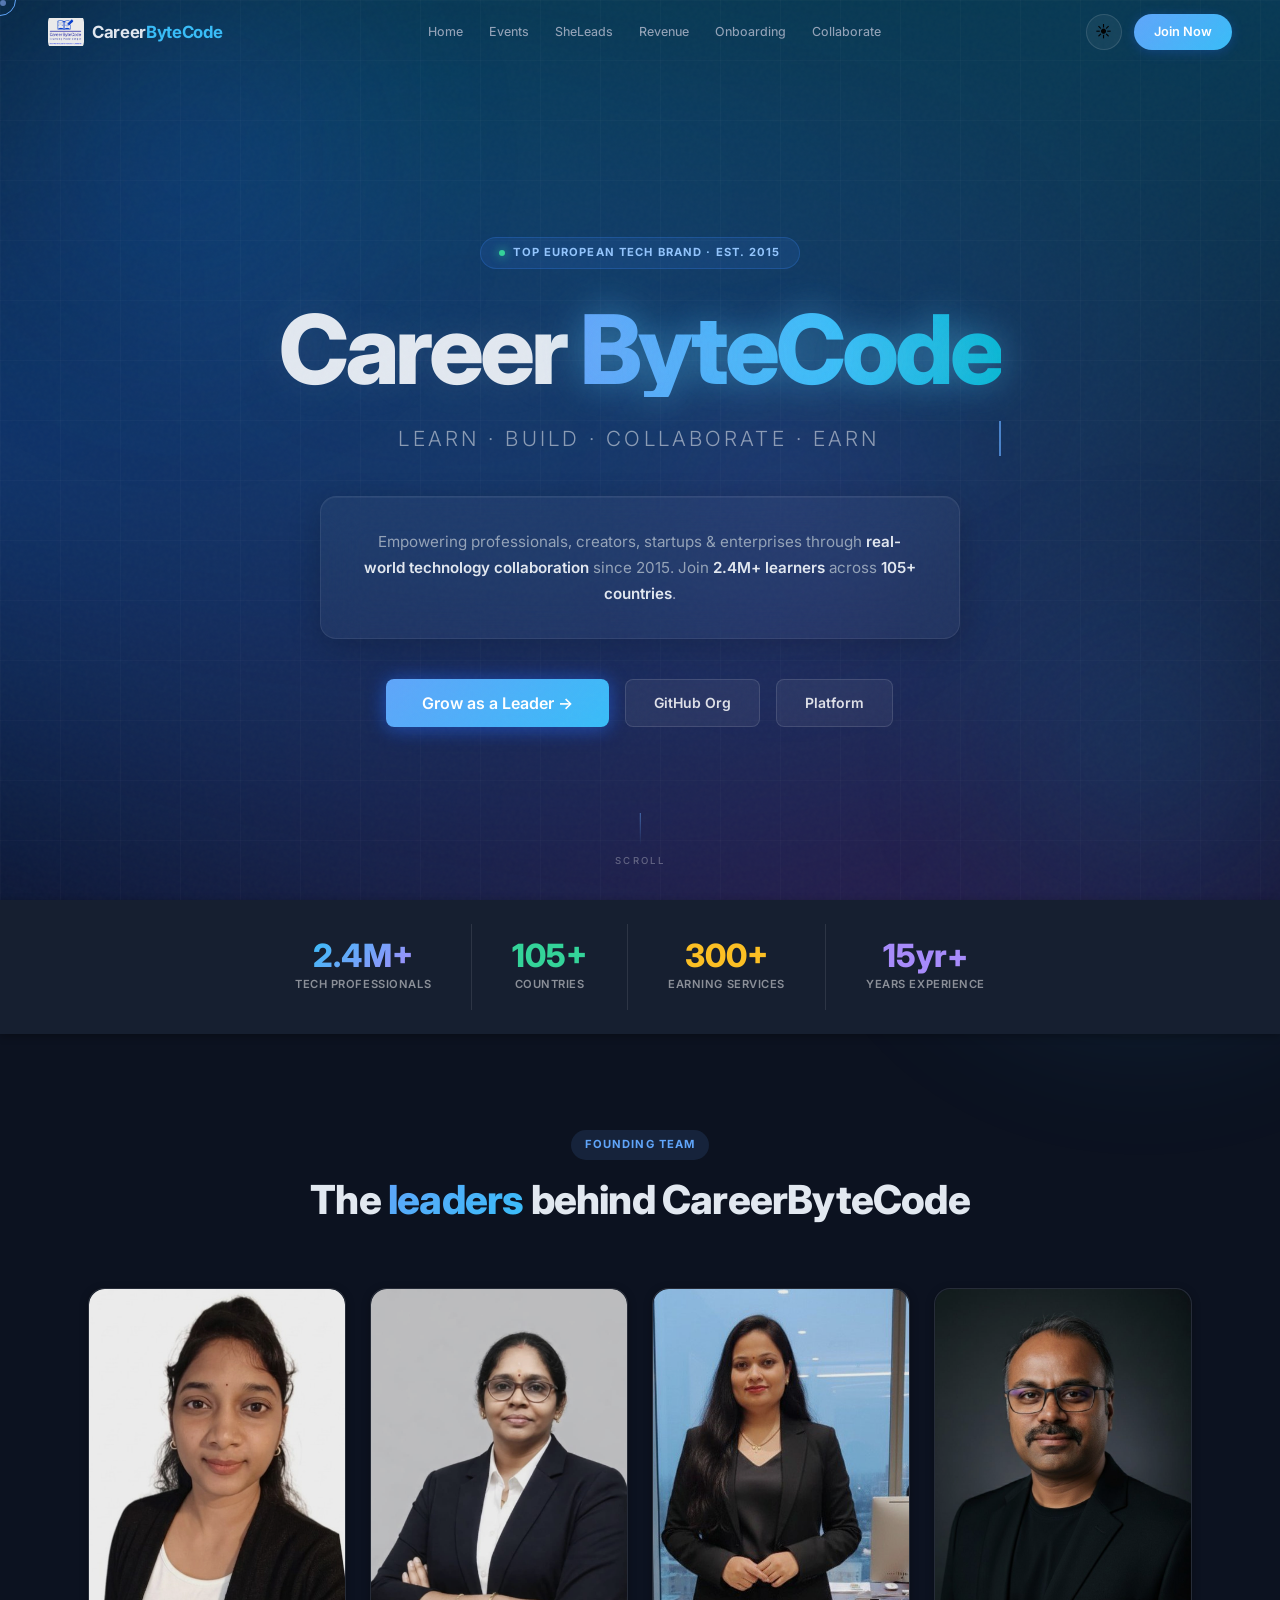
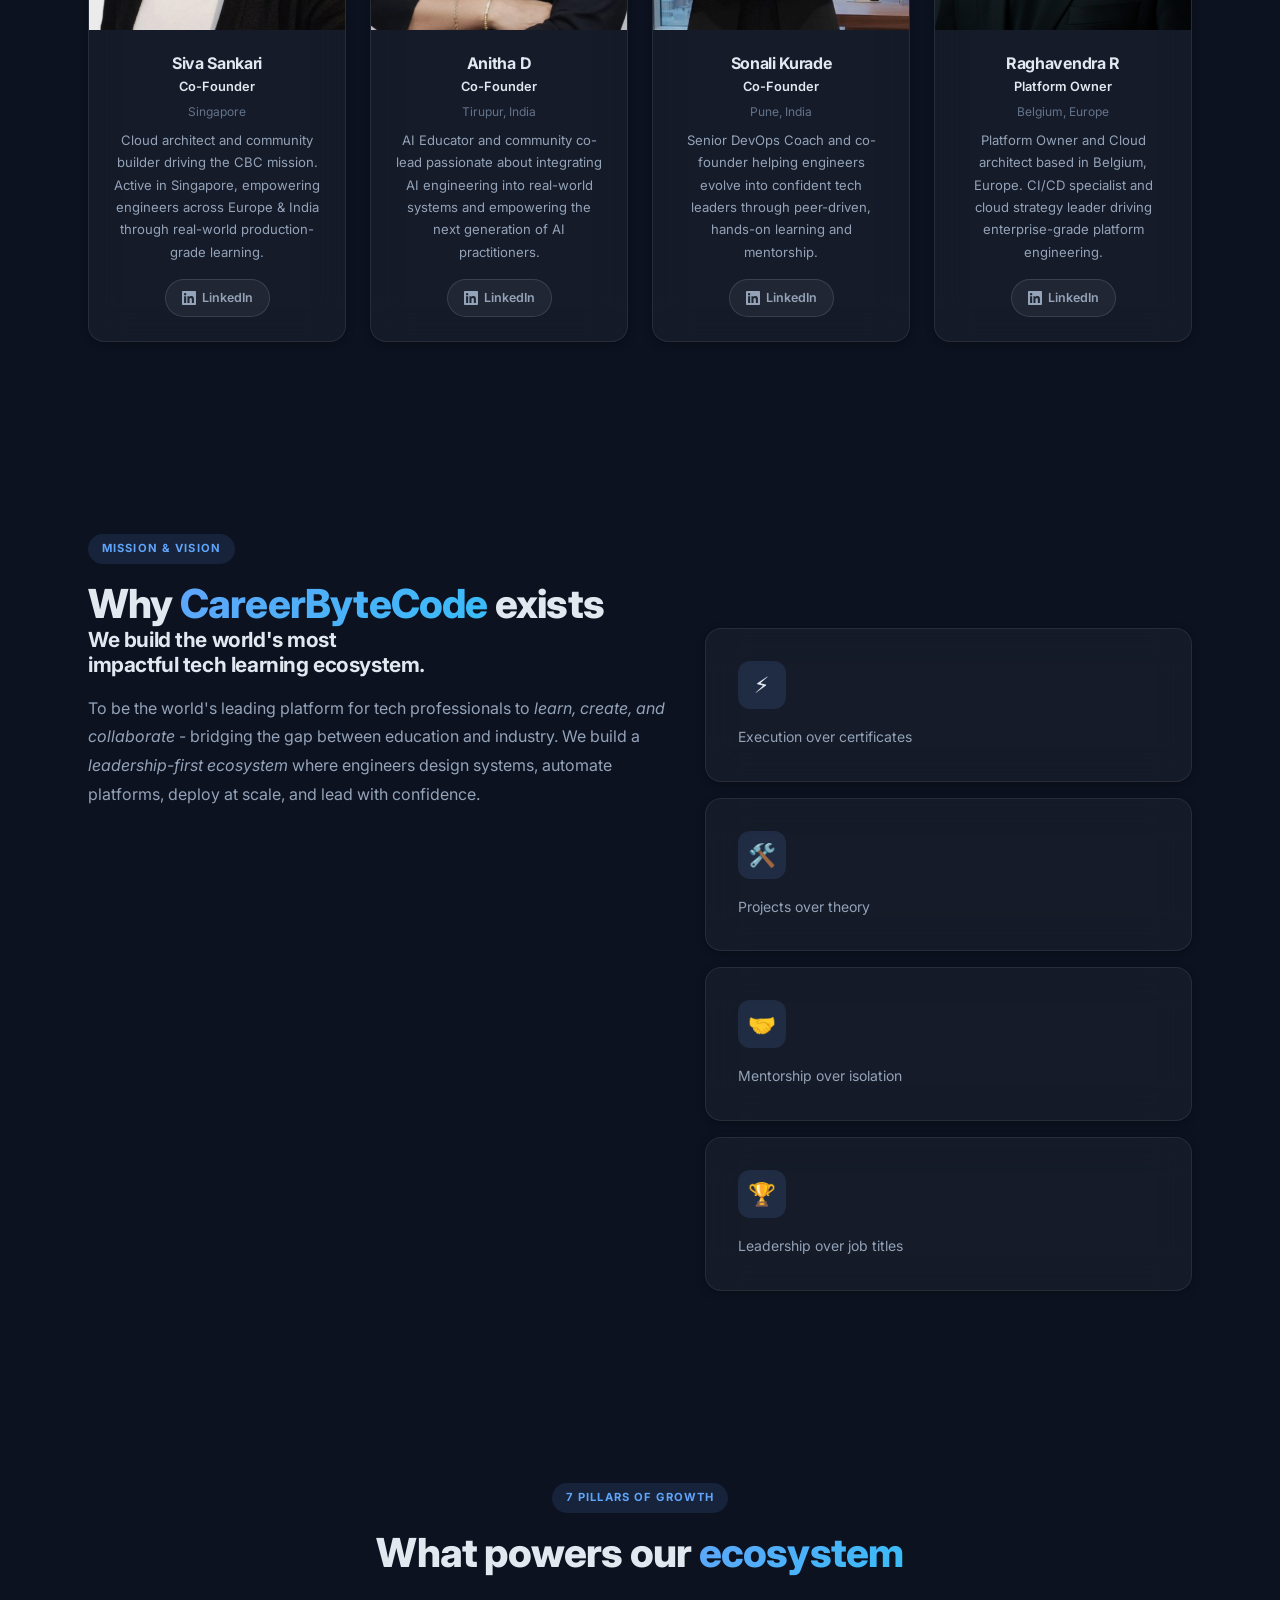
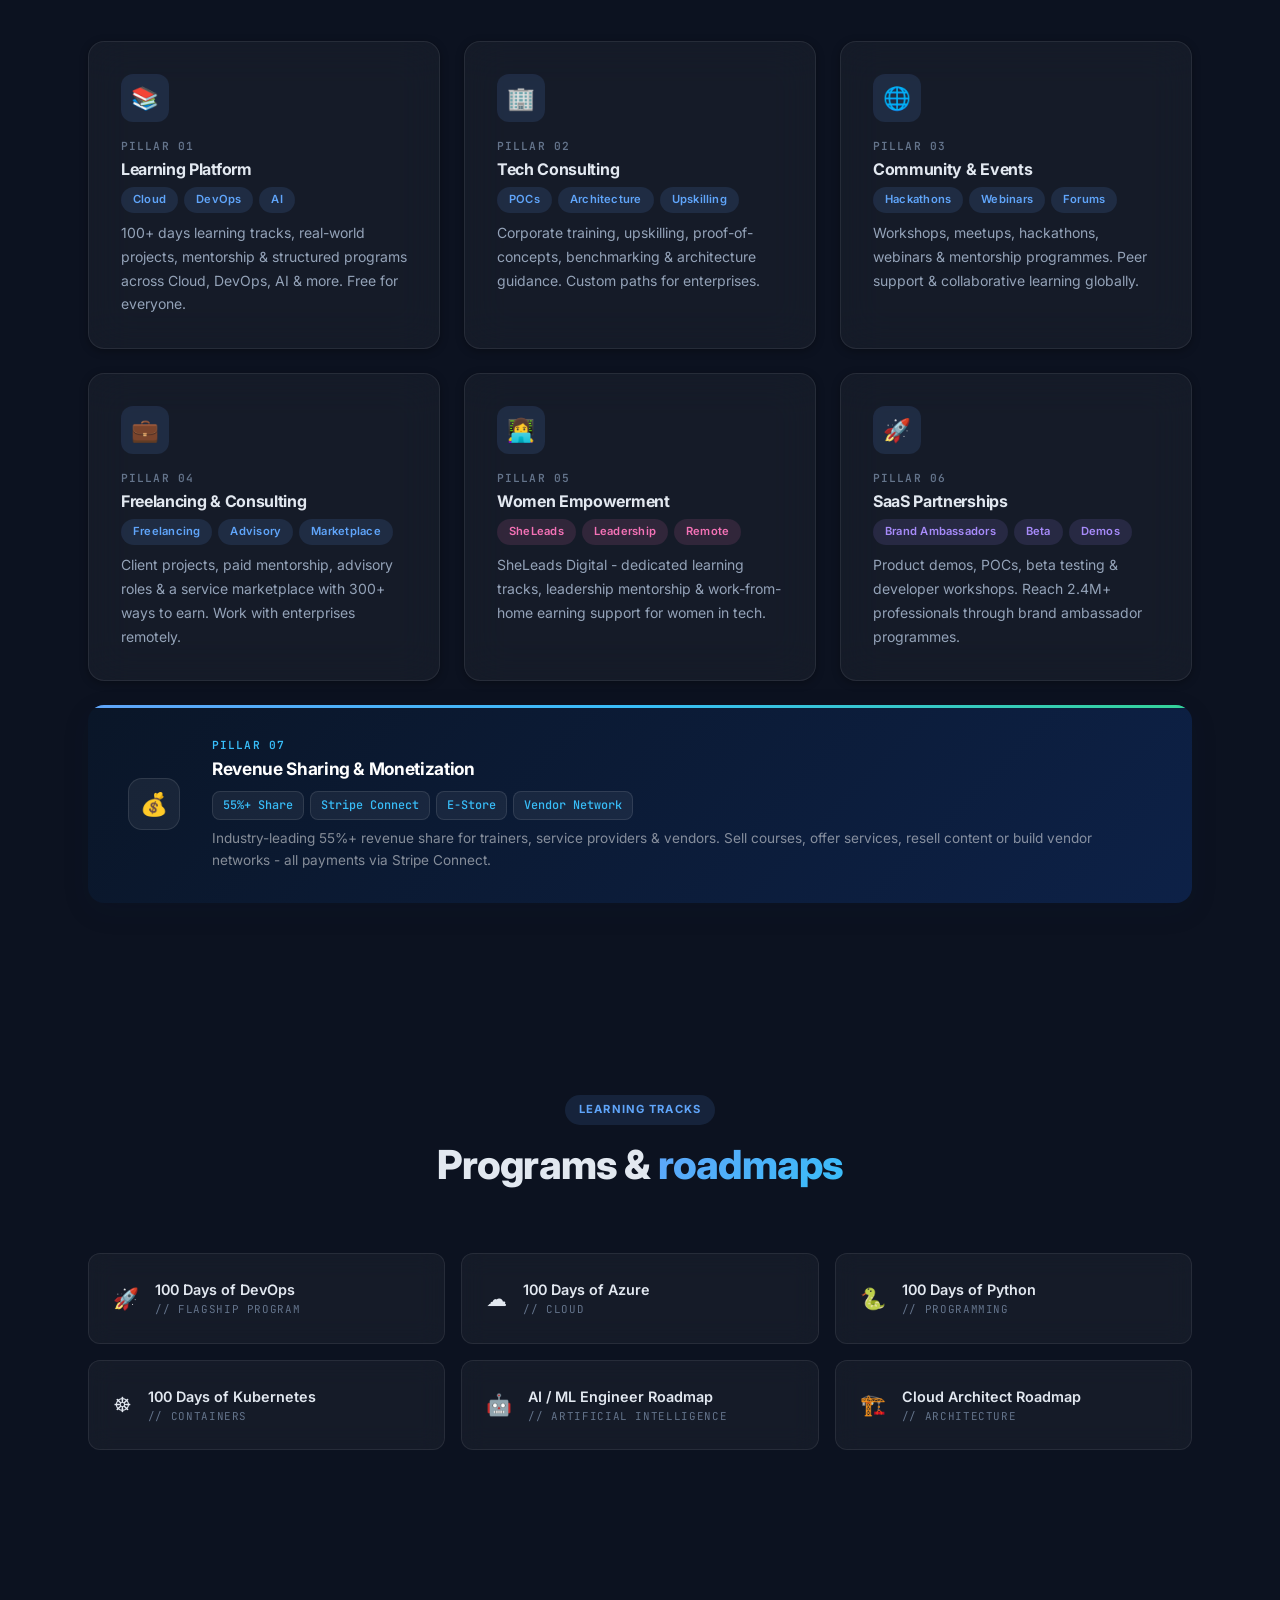
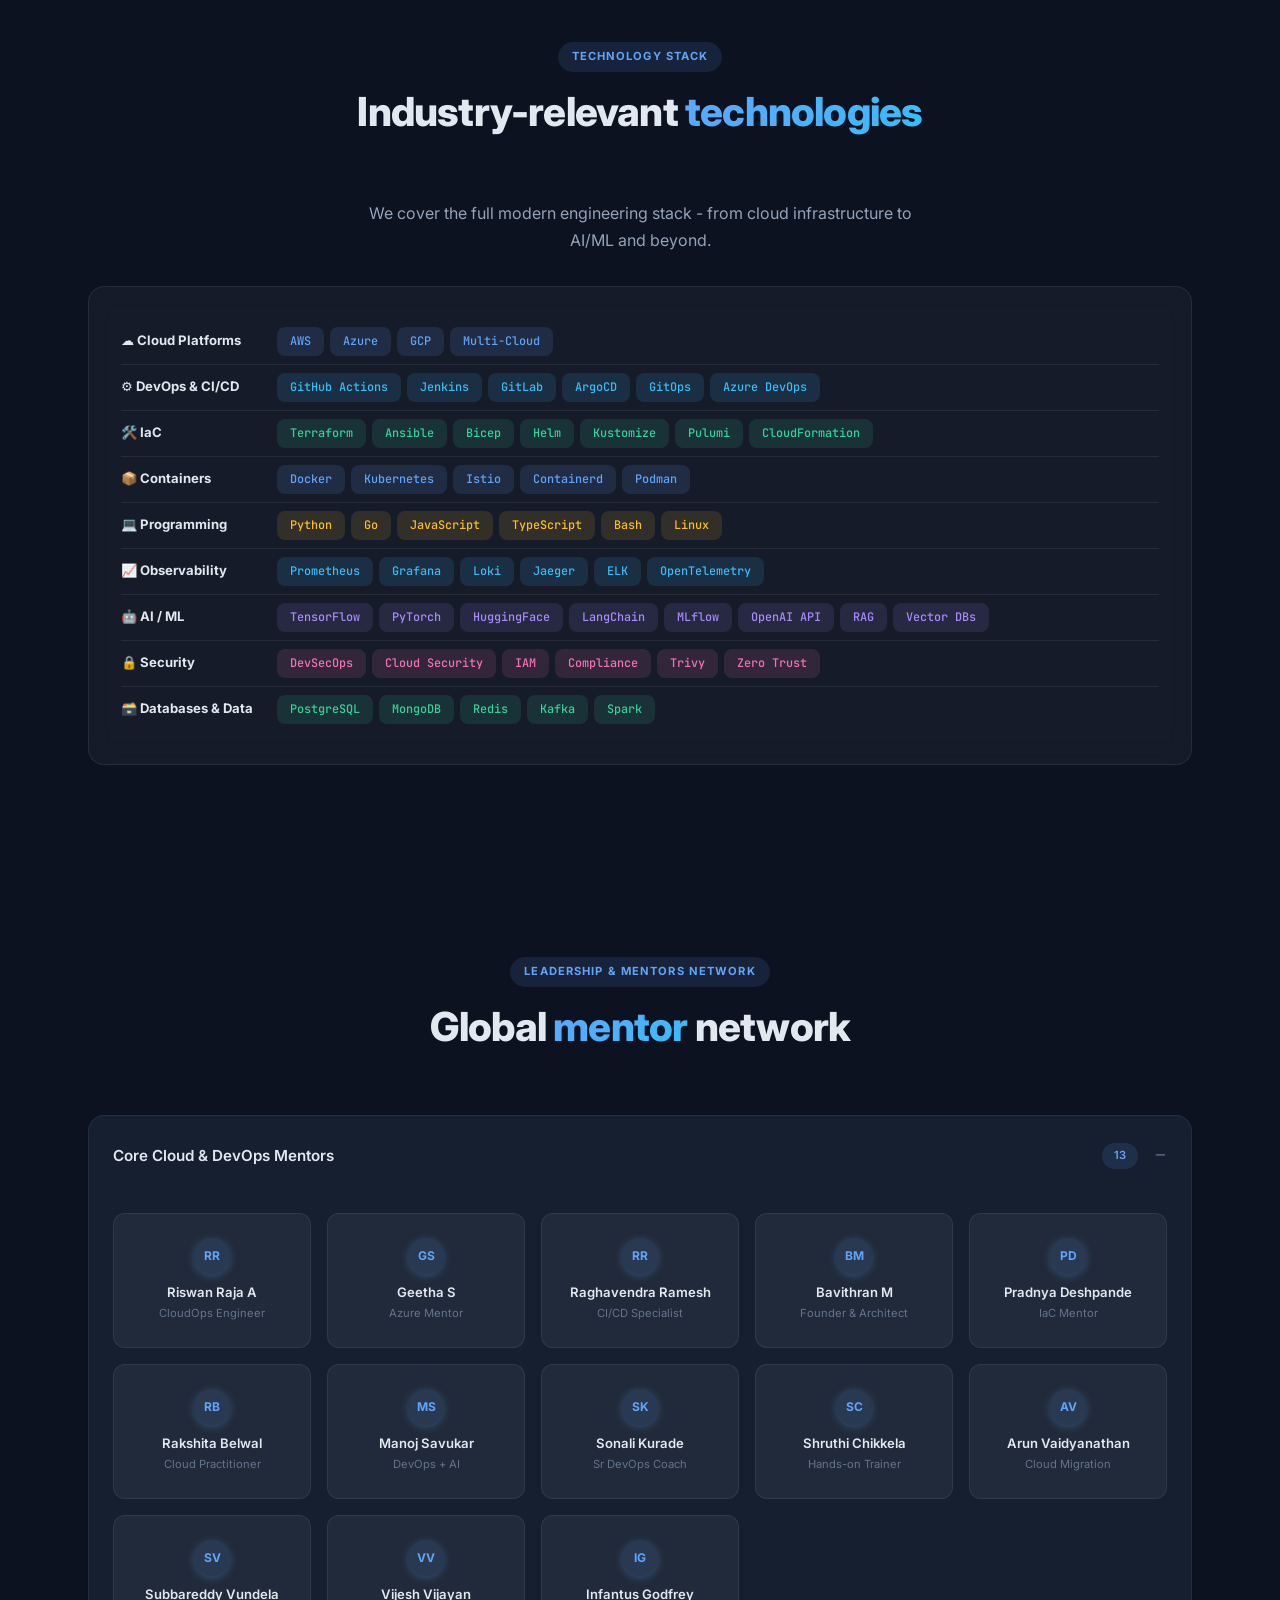
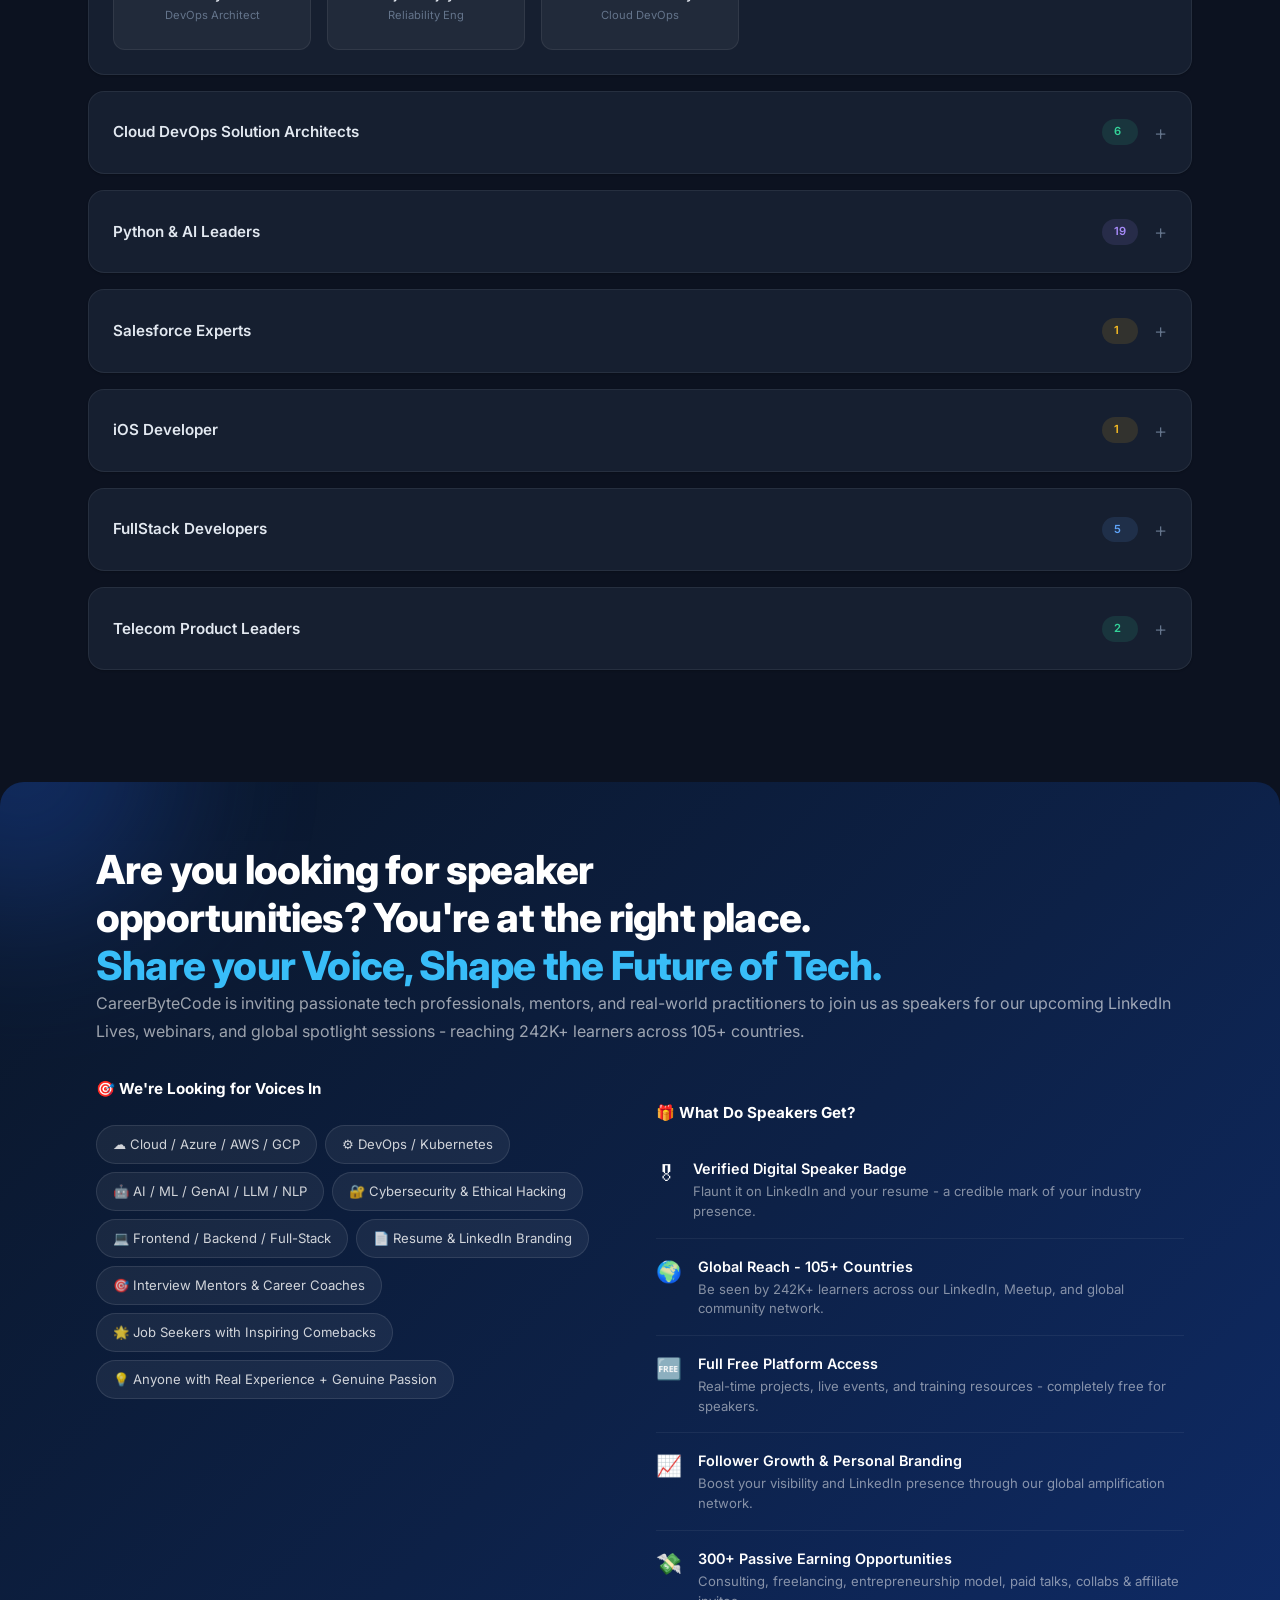
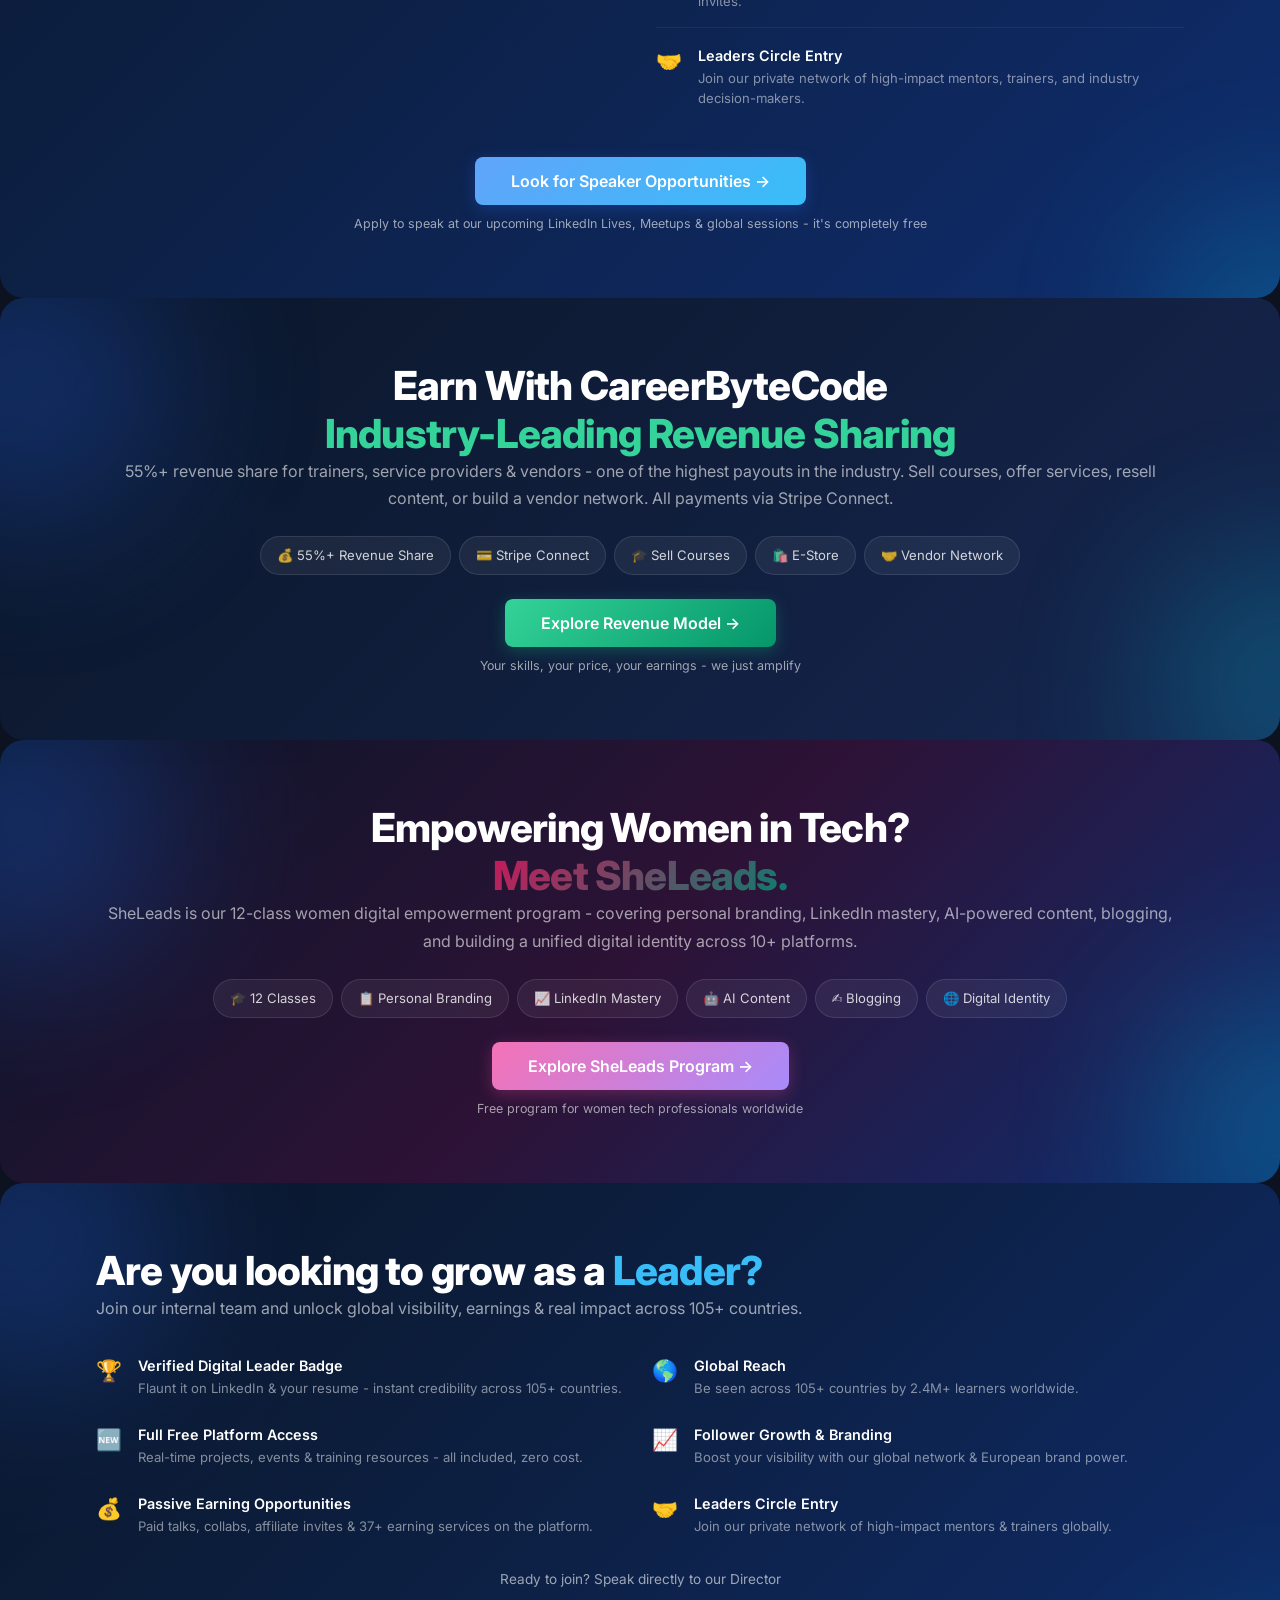
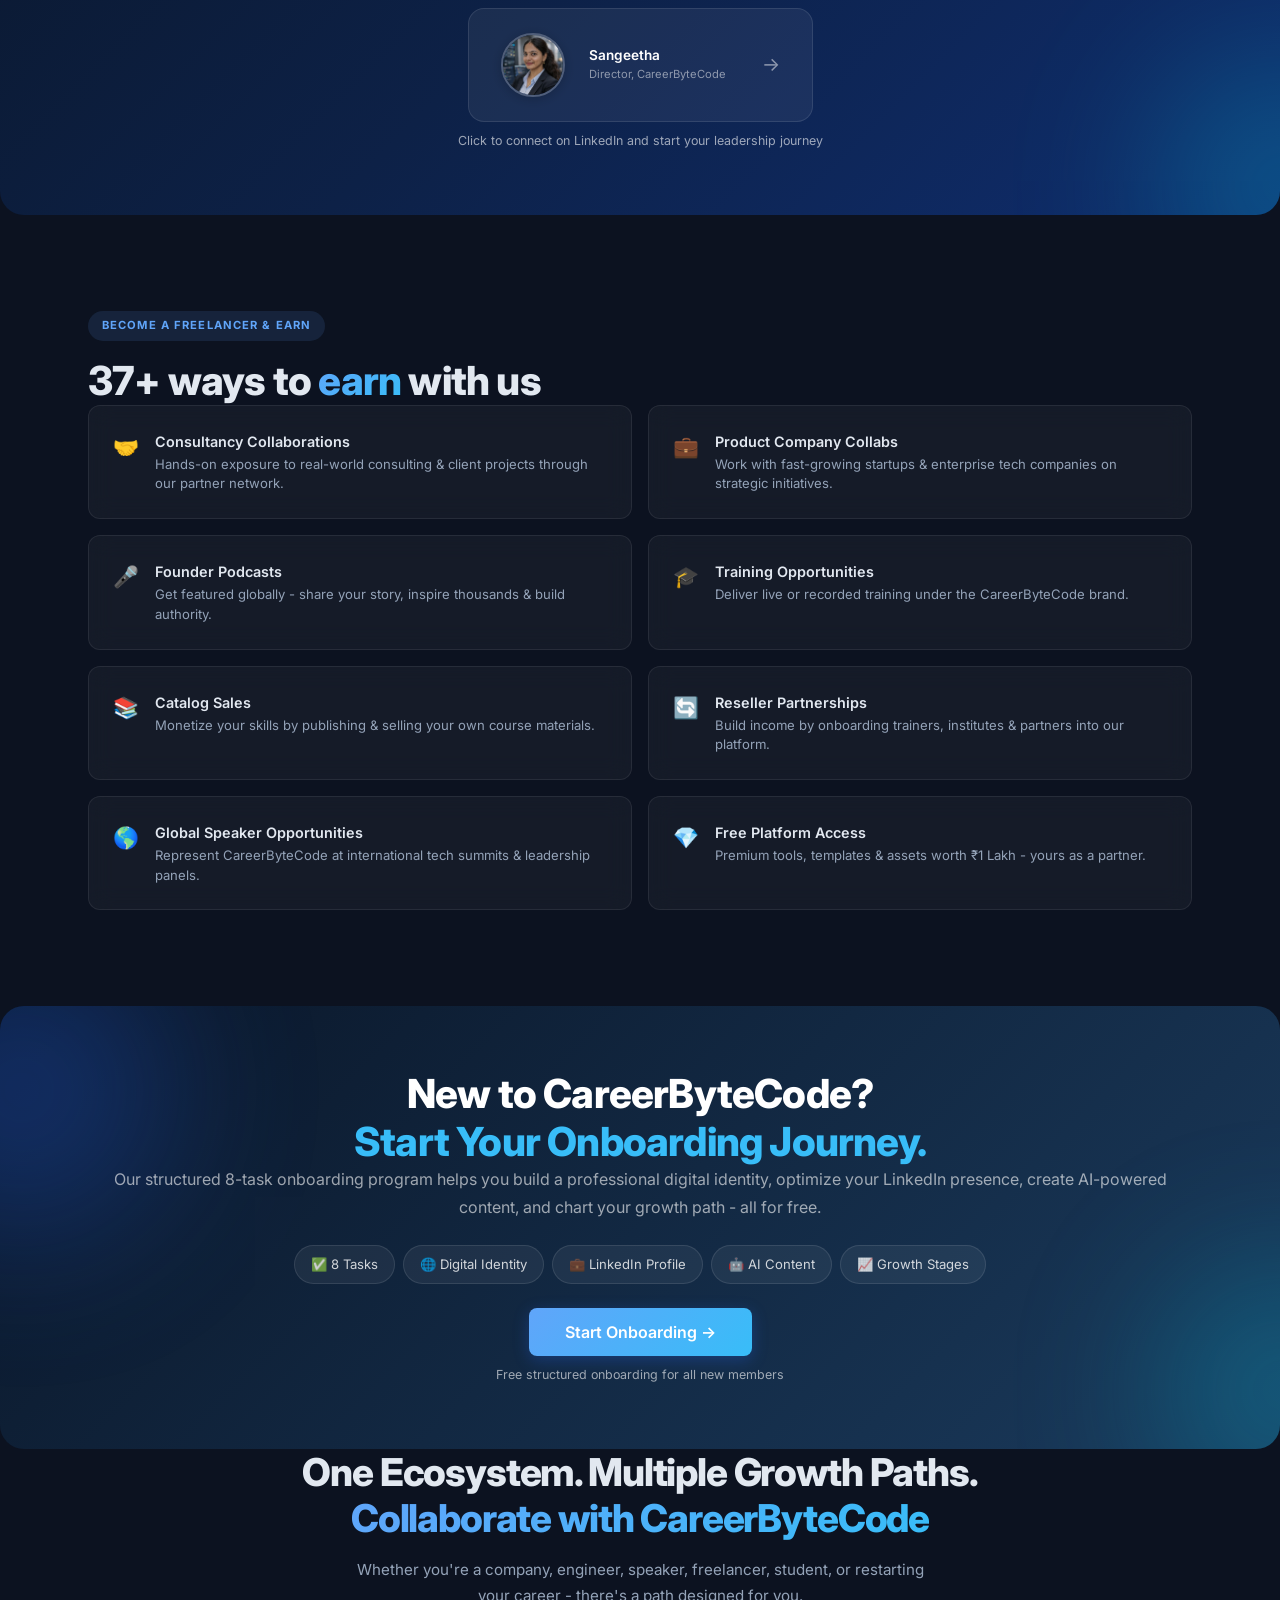
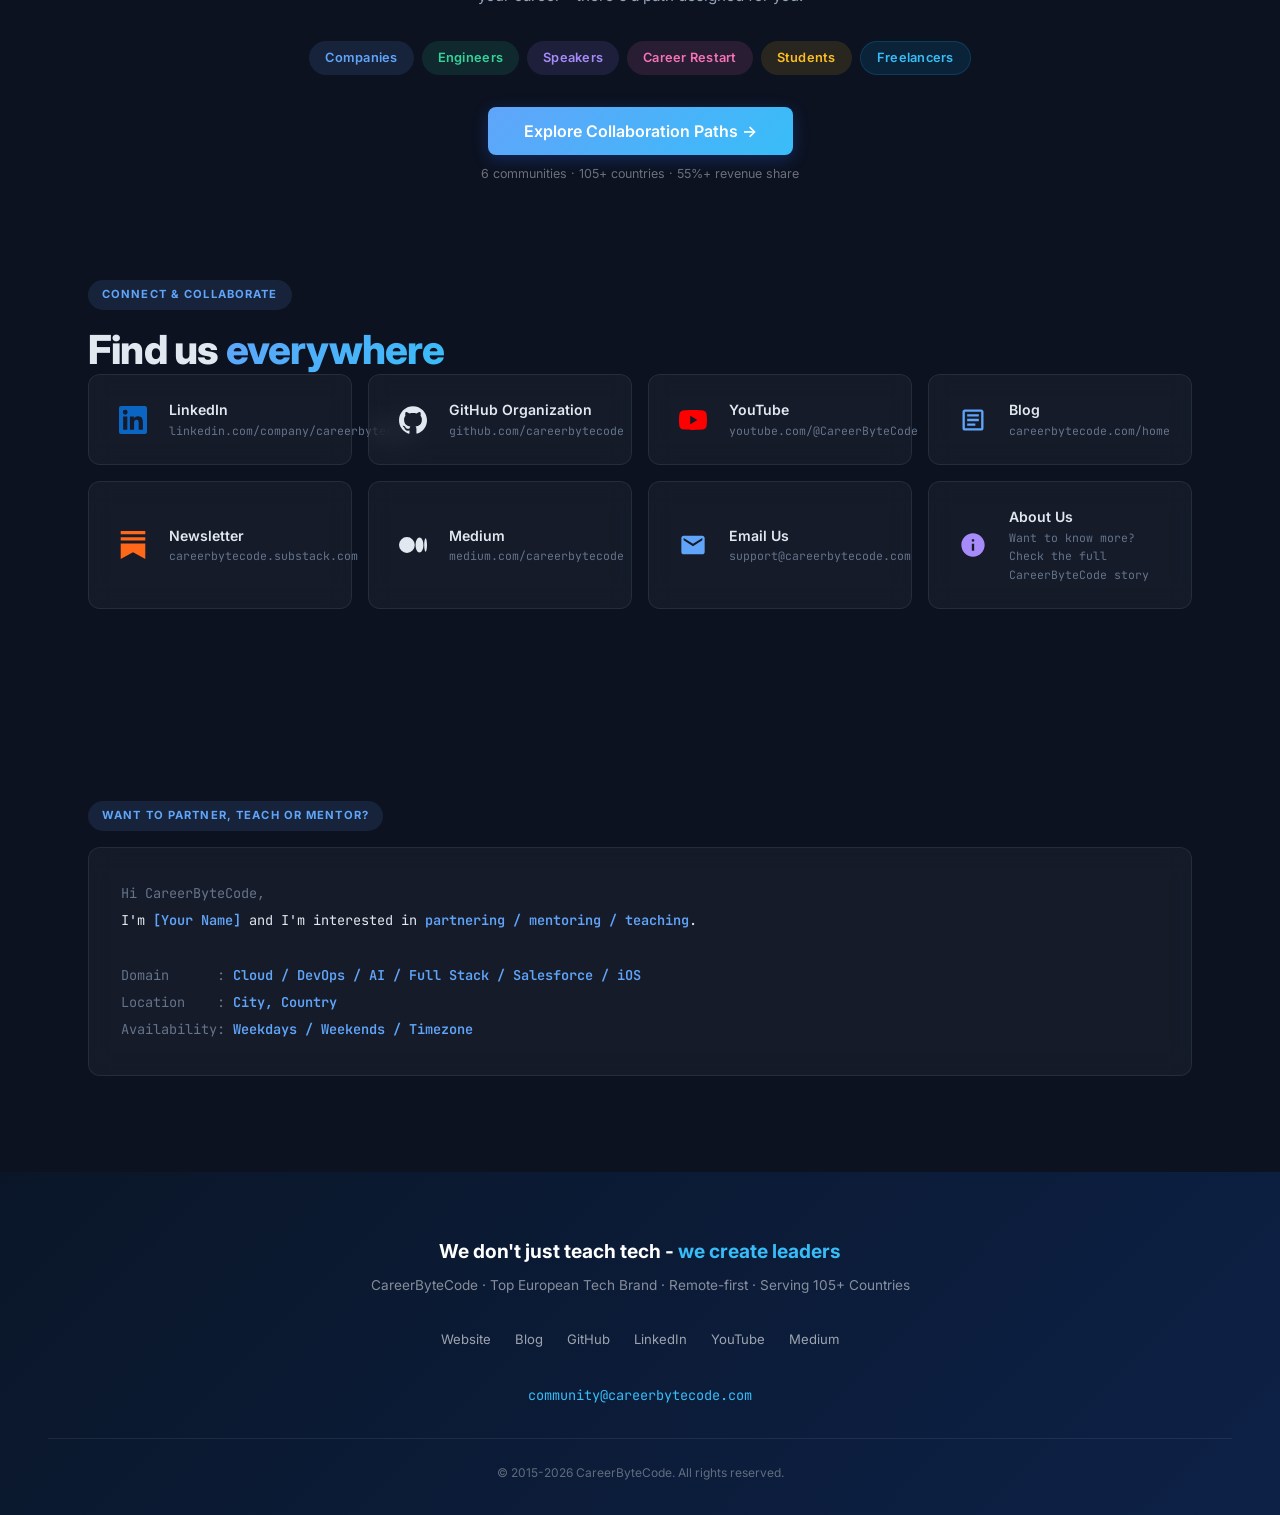
==== commit d394c795: "Optimize mobile performance: compress images, disable animations - Compress sangeetha.png (1.4MB) to" ====
--- a/index.html
+++ b/index.html
@@ -18,7 +18,7 @@
 <title>CareerByteCode - Top European Tech Brand</title>
 <link rel="preconnect" href="https://fonts.googleapis.com">
 <link rel="preconnect" href="https://fonts.gstatic.com" crossorigin>
-<link href="https://fonts.googleapis.com/css2?family=Inter:opsz,wght@14..32,300..800&family=JetBrains+Mono:wght@400;500;600;700&display=swap" rel="stylesheet">
+<link href="https://fonts.googleapis.com/css2?family=Inter:opsz,wght@14..32,300..800&family=JetBrains+Mono:wght@400;500;600;700&display=optional" rel="stylesheet">
 <link rel="stylesheet" href="shared-premium.css">
 <script type="application/ld+json">
 {
@@ -1026,7 +1026,7 @@
   <div class="reveal" style="text-align:center;margin-top:var(--sp-4);">
     <p class="cta-label">Ready to join? Speak directly to our Director</p>
     <a class="contact-card" href="https://www.linkedin.com/in/careerbytecode" target="_blank" rel="noopener noreferrer" aria-label="Connect with Sangeetha on LinkedIn" style="display:inline-flex;text-decoration:none;">
-      <img class="contact-card__photo" src="images/sangeetha.png" alt="Sangeetha">
+      <img class="contact-card__photo" src="images/sangeetha.jpg" alt="Sangeetha" loading="lazy">
       <div class="contact-card__info">
         <div class="contact-card__name">Sangeetha</div>
         <div class="contact-card__role">Director, CareerByteCode</div>
@@ -1171,7 +1171,7 @@
 
 <button class="btt" aria-label="Back to top" title="Back to top">&#x2191;</button>
 
-<script src="shared-premium.js"></script>
+<script src="shared-premium.js" defer></script>
 <script>
 /* Mouse-reactive glow - follows cursor on hero */
 (function(){
--- a/shared-premium.css
+++ b/shared-premium.css
@@ -193,8 +193,8 @@
 .card--compact h4{font-size:0.8rem;}
 .card--compact p{font-size:0.75rem;}
 /* Card -- founder/leader with photo */
-.card--person{text-align:center;padding:0;overflow:hidden;}
-.card--person .card__photo{width:100%;aspect-ratio:3/4;object-fit:cover;object-position:top;border-radius:var(--r-lg) var(--r-lg) 0 0;transition:transform 0.6s var(--ease-out-expo);}
+.card--person{text-align:center;padding:0;overflow:hidden;isolation:isolate;}
+.card--person .card__photo{width:100%;aspect-ratio:3/4;object-fit:cover;object-position:top;border-radius:var(--r-lg) var(--r-lg) 0 0;transition:transform 0.6s var(--ease-out-expo);image-rendering:auto;}
 .card--person:hover .card__photo{transform:scale(1.03);}
 .card--person .card__body{padding:var(--sp-3);}
 .card--person h3{font-size:1rem;margin-bottom:4px;}
@@ -373,6 +373,34 @@
   .nav{padding:var(--sp-2) var(--sp-2);}
 }
 
+/* MOBILE PERFORMANCE: Kill all animations on phones */
+@media(max-width:960px){
+  *,*::before,*::after{
+    animation-duration:0.01ms !important;
+    animation-iteration-count:1 !important;
+    animation-delay:0ms !important;
+    transition-duration:0.15s !important;
+  }
+  /* Hide heavy decorative elements entirely */
+  .orb,.orb-1,.orb-2,.orb-3,
+  .hero-orb,.hero-orb--1,.hero-orb--2,.hero-orb--3,
+  .hero-mesh,.hero-glow,.hero-streaks,.hero-particles,
+  .aurora,.aurora-band,.particle-canvas,
+  .collab-mesh,.collab-glow,.collab-streaks,.collab-orb,
+  .deco-circle,.deco-blob,
+  .noise,
+  .cursor-dot,.cursor-ring,
+  .scroll-hint{display:none !important;}
+  /* Instant reveal - no fade-in delay */
+  .reveal{opacity:1 !important;transform:none !important;transition:none !important;}
+  /* Simplify hero backgrounds */
+  .hero,.hero--dark{background:#0a1628 !important;}
+  /* Keep counter numbers visible immediately */
+  .stat__num span{opacity:1;}
+  /* Remove backdrop-filter on mobile (GPU expensive) */
+  .card,.nav,.nav__mobile{-webkit-backdrop-filter:none !important;backdrop-filter:none !important;background:var(--surface-solid,var(--bg-elevated)) !important;}
+}
+
 /* 25. VIEW TRANSITIONS */
 @view-transition{navigation:auto;}
 ::view-transition-old(root){animation:fade-out 0.2s ease;}
@@ -447,7 +475,8 @@
 .contact-cards{display:flex;gap:var(--sp-2);justify-content:center;flex-wrap:wrap;margin-top:var(--sp-3);}
 .contact-card{display:flex;align-items:center;gap:var(--sp-3);background:rgba(255,255,255,0.06);border:1px solid rgba(255,255,255,0.1);border-radius:var(--r-lg);padding:var(--sp-3) var(--sp-4);transition:all var(--dur-normal) ease;}
 .contact-card:hover{background:rgba(255,255,255,0.1);transform:translateY(-2px);}
-.contact-card__photo{width:64px;height:64px;border-radius:var(--r-full);object-fit:cover;object-position:top;border:2px solid rgba(255,255,255,0.25);box-shadow:0 2px 12px rgba(0,0,0,0.2);}
+.contact-card{isolation:isolate;}
+.contact-card__photo{width:64px;height:64px;border-radius:var(--r-full);object-fit:cover;object-position:top;border:2px solid rgba(255,255,255,0.25);box-shadow:0 2px 12px rgba(0,0,0,0.2);image-rendering:auto;}
 .contact-card__info{text-align:left;}
 .contact-card__name{font-weight:600;font-size:0.85rem;color:#fff;}
 .contact-card__role{font-size:0.7rem;color:rgba(255,255,255,0.5);}
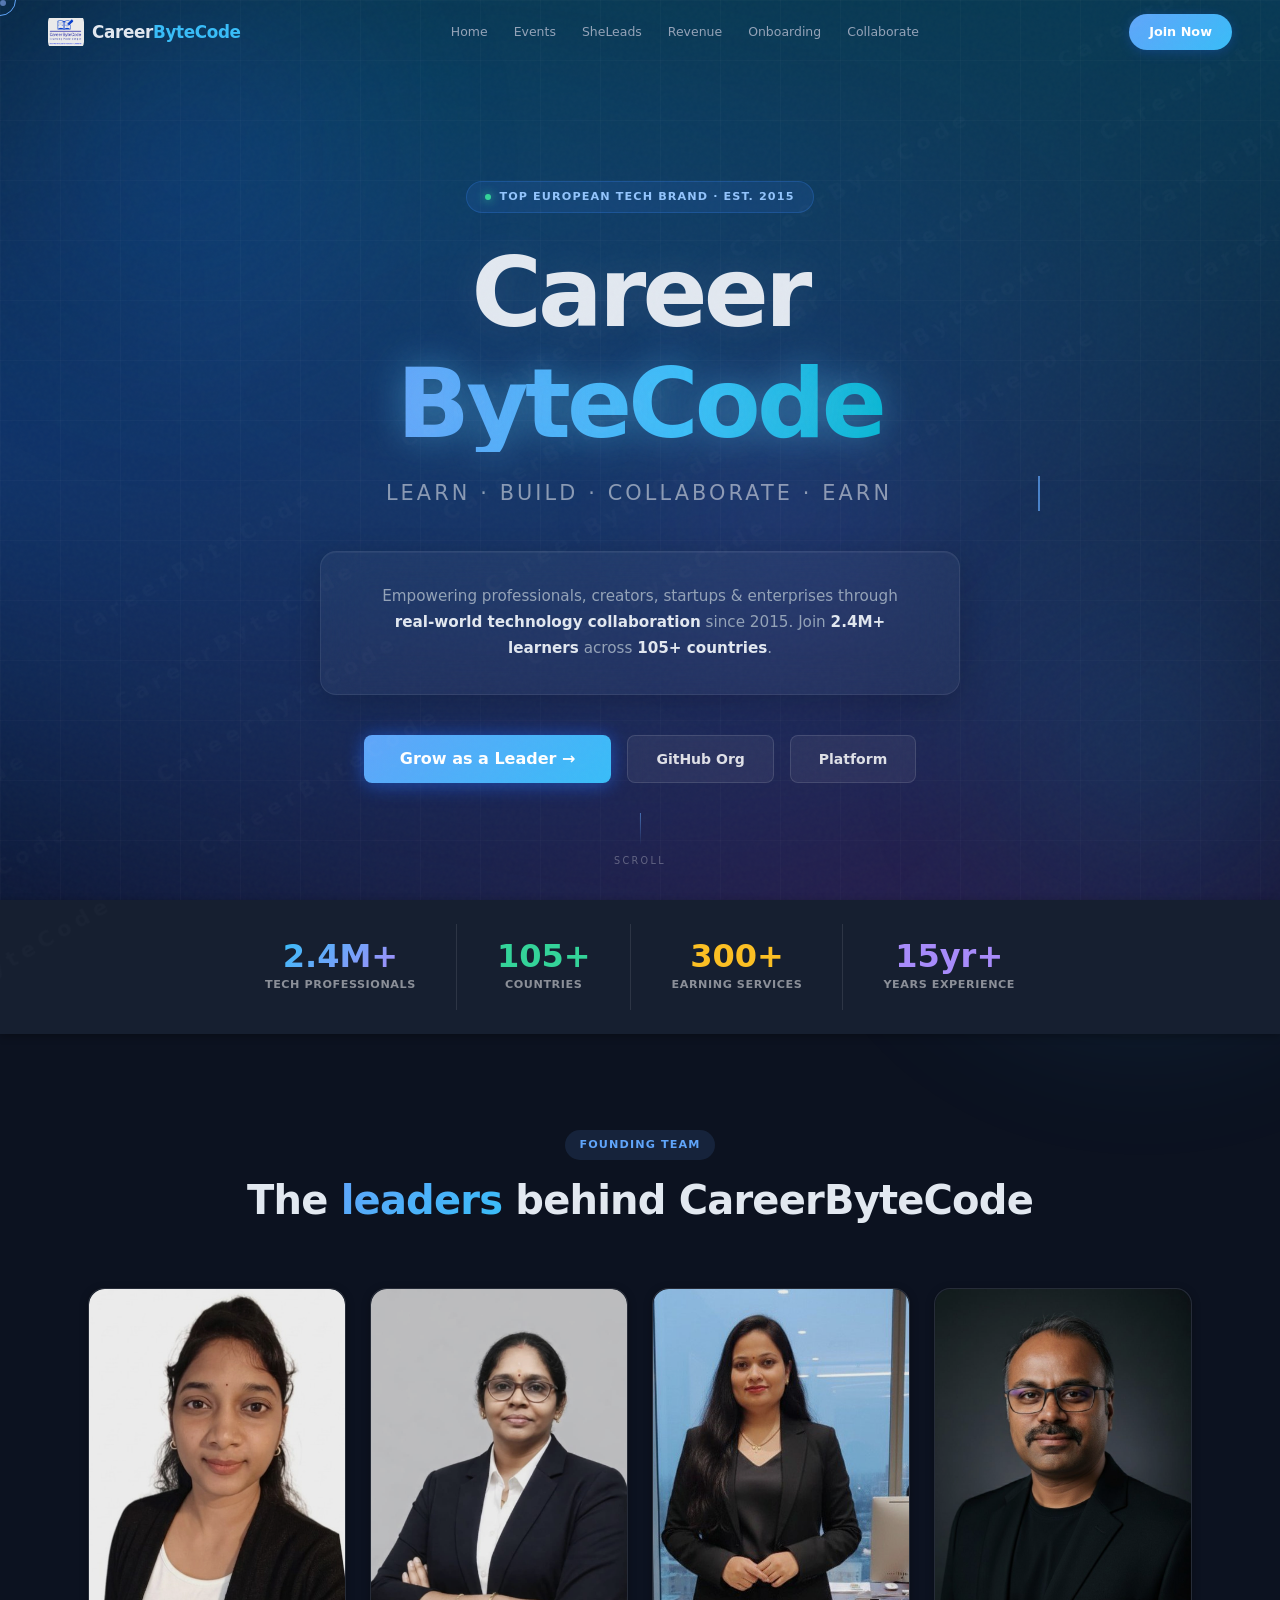
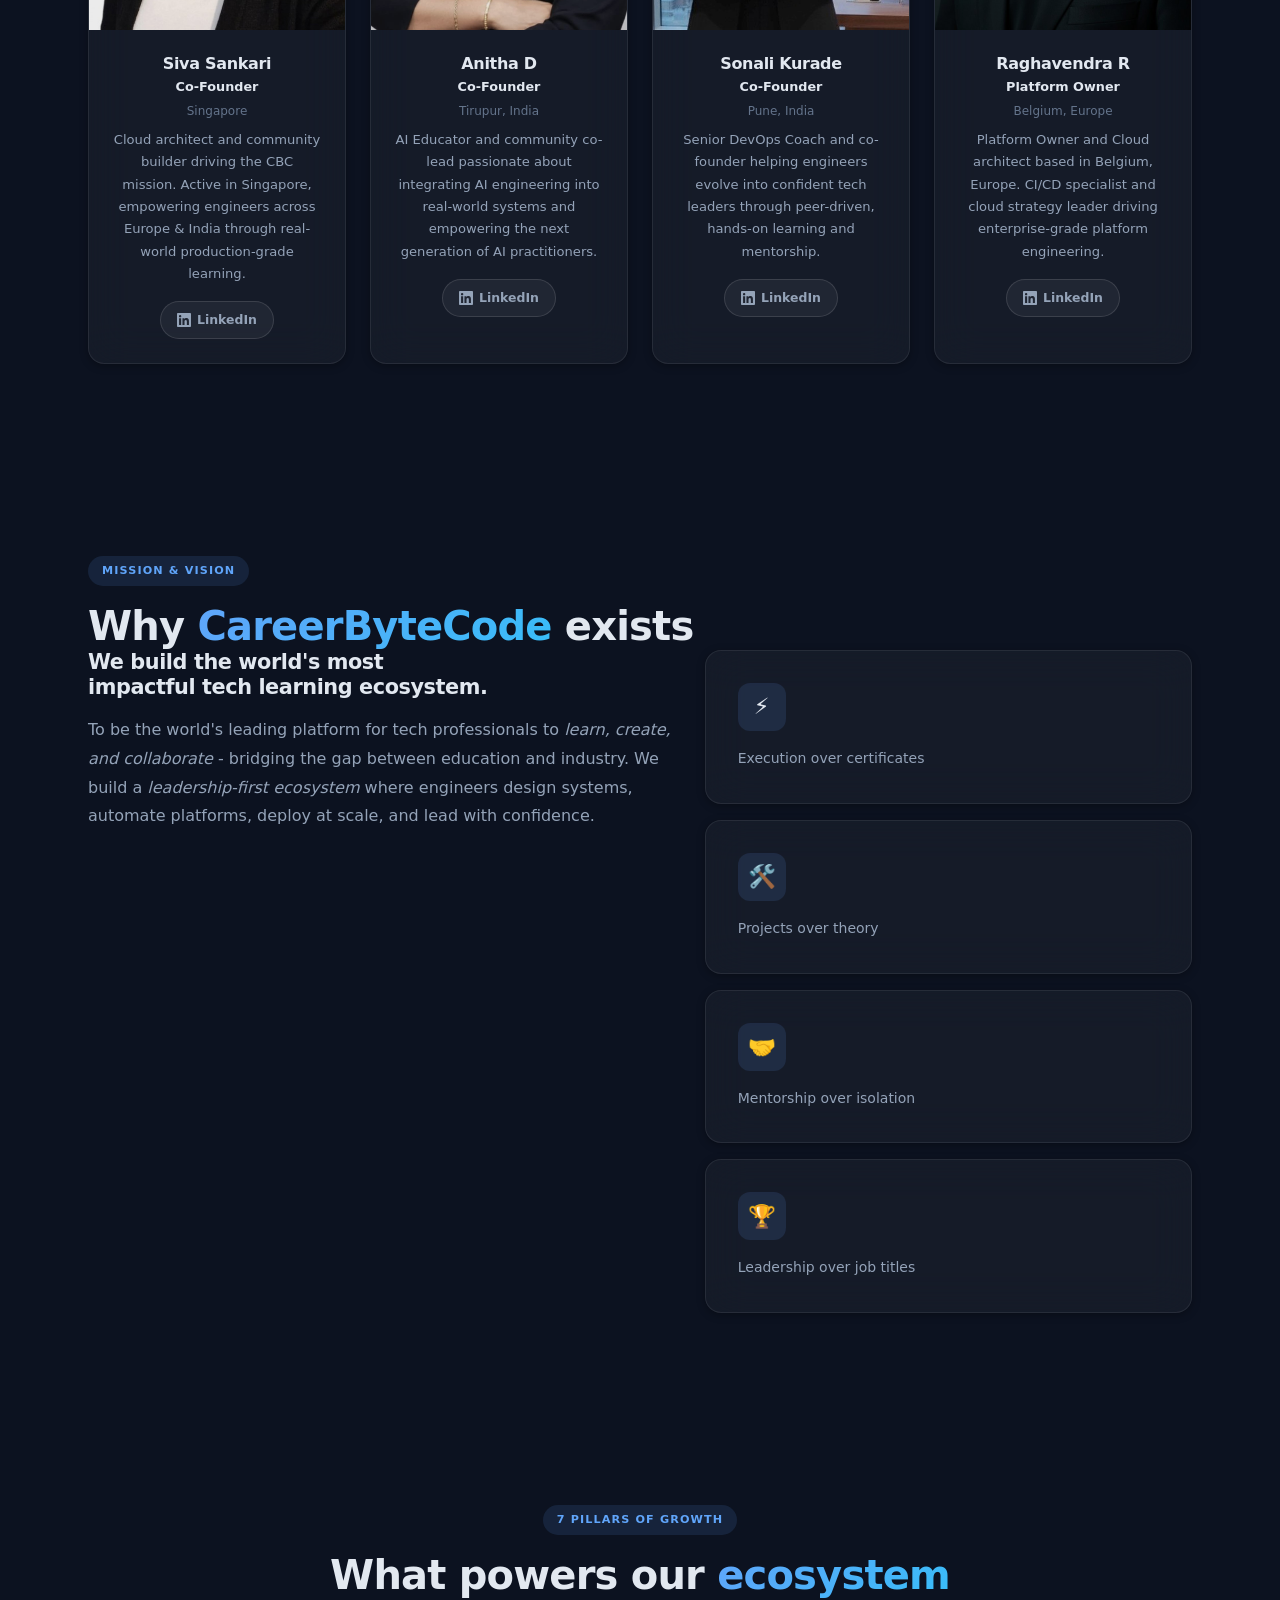
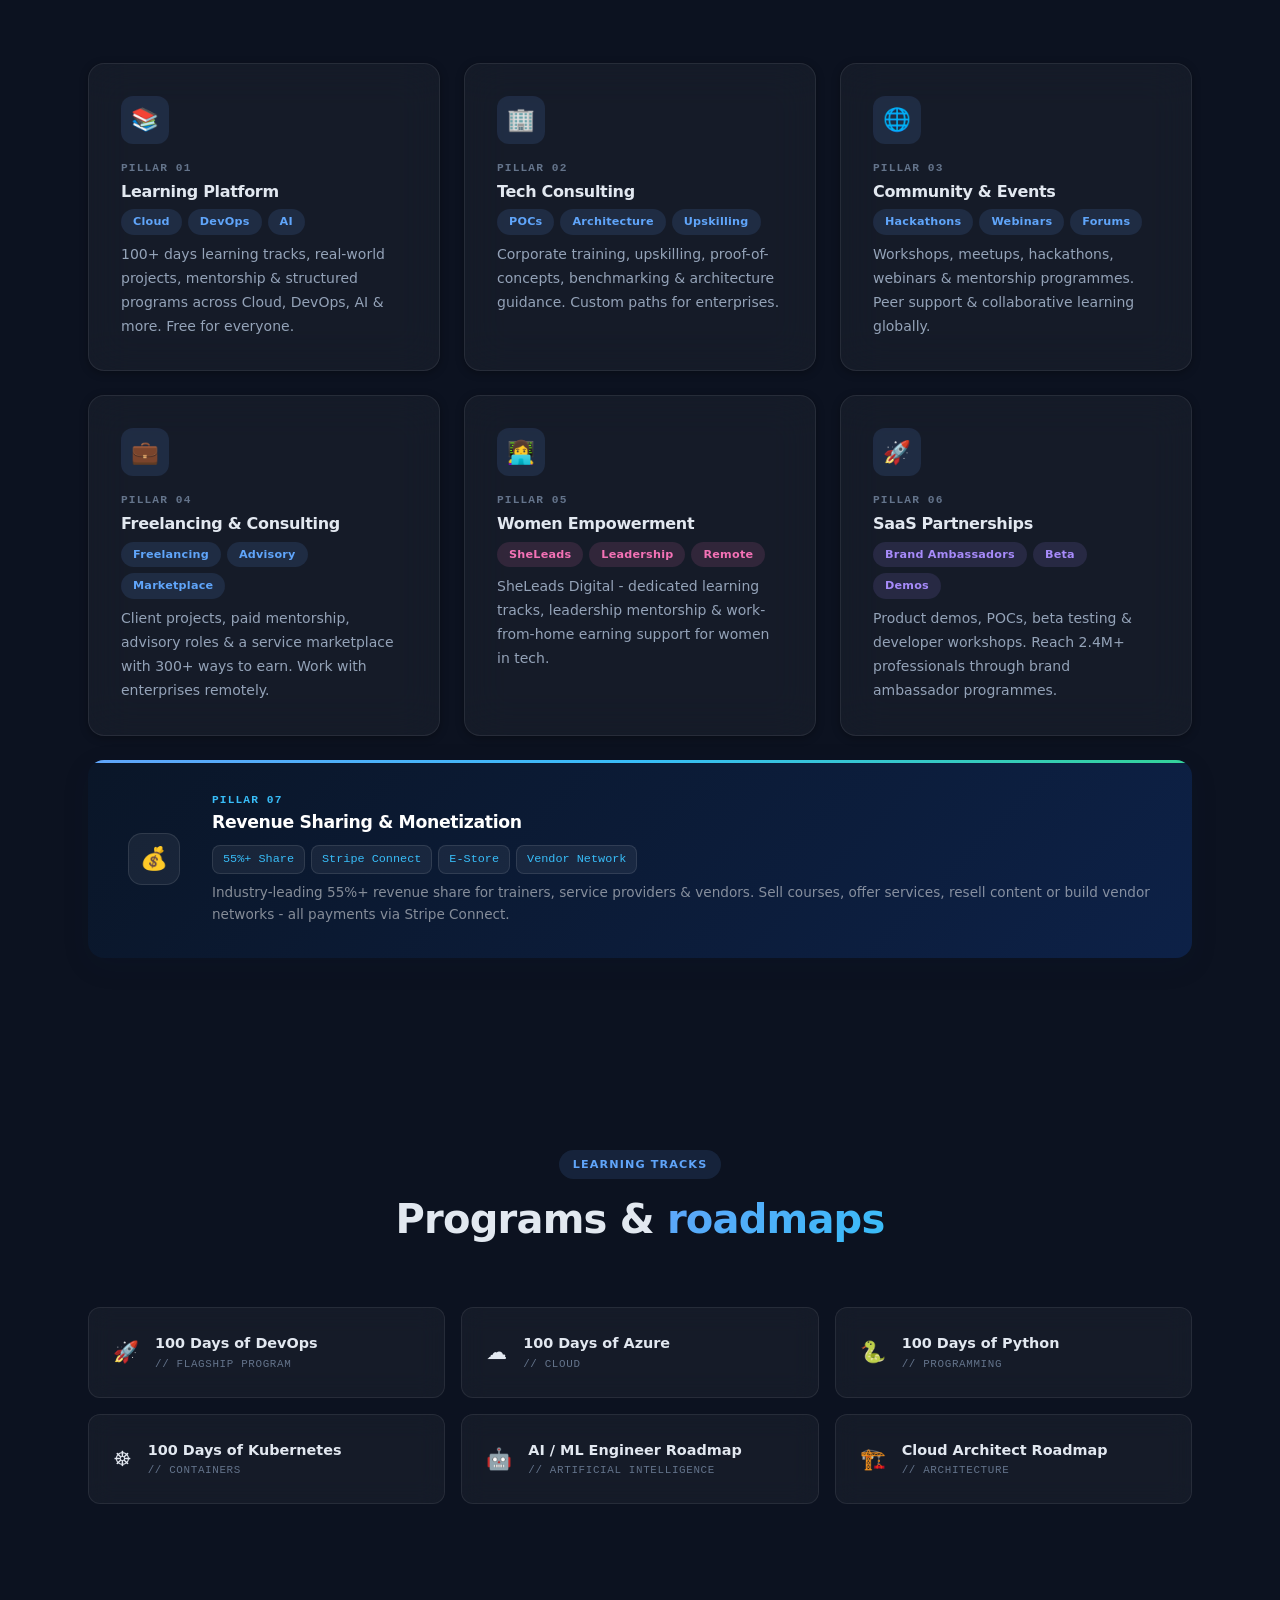
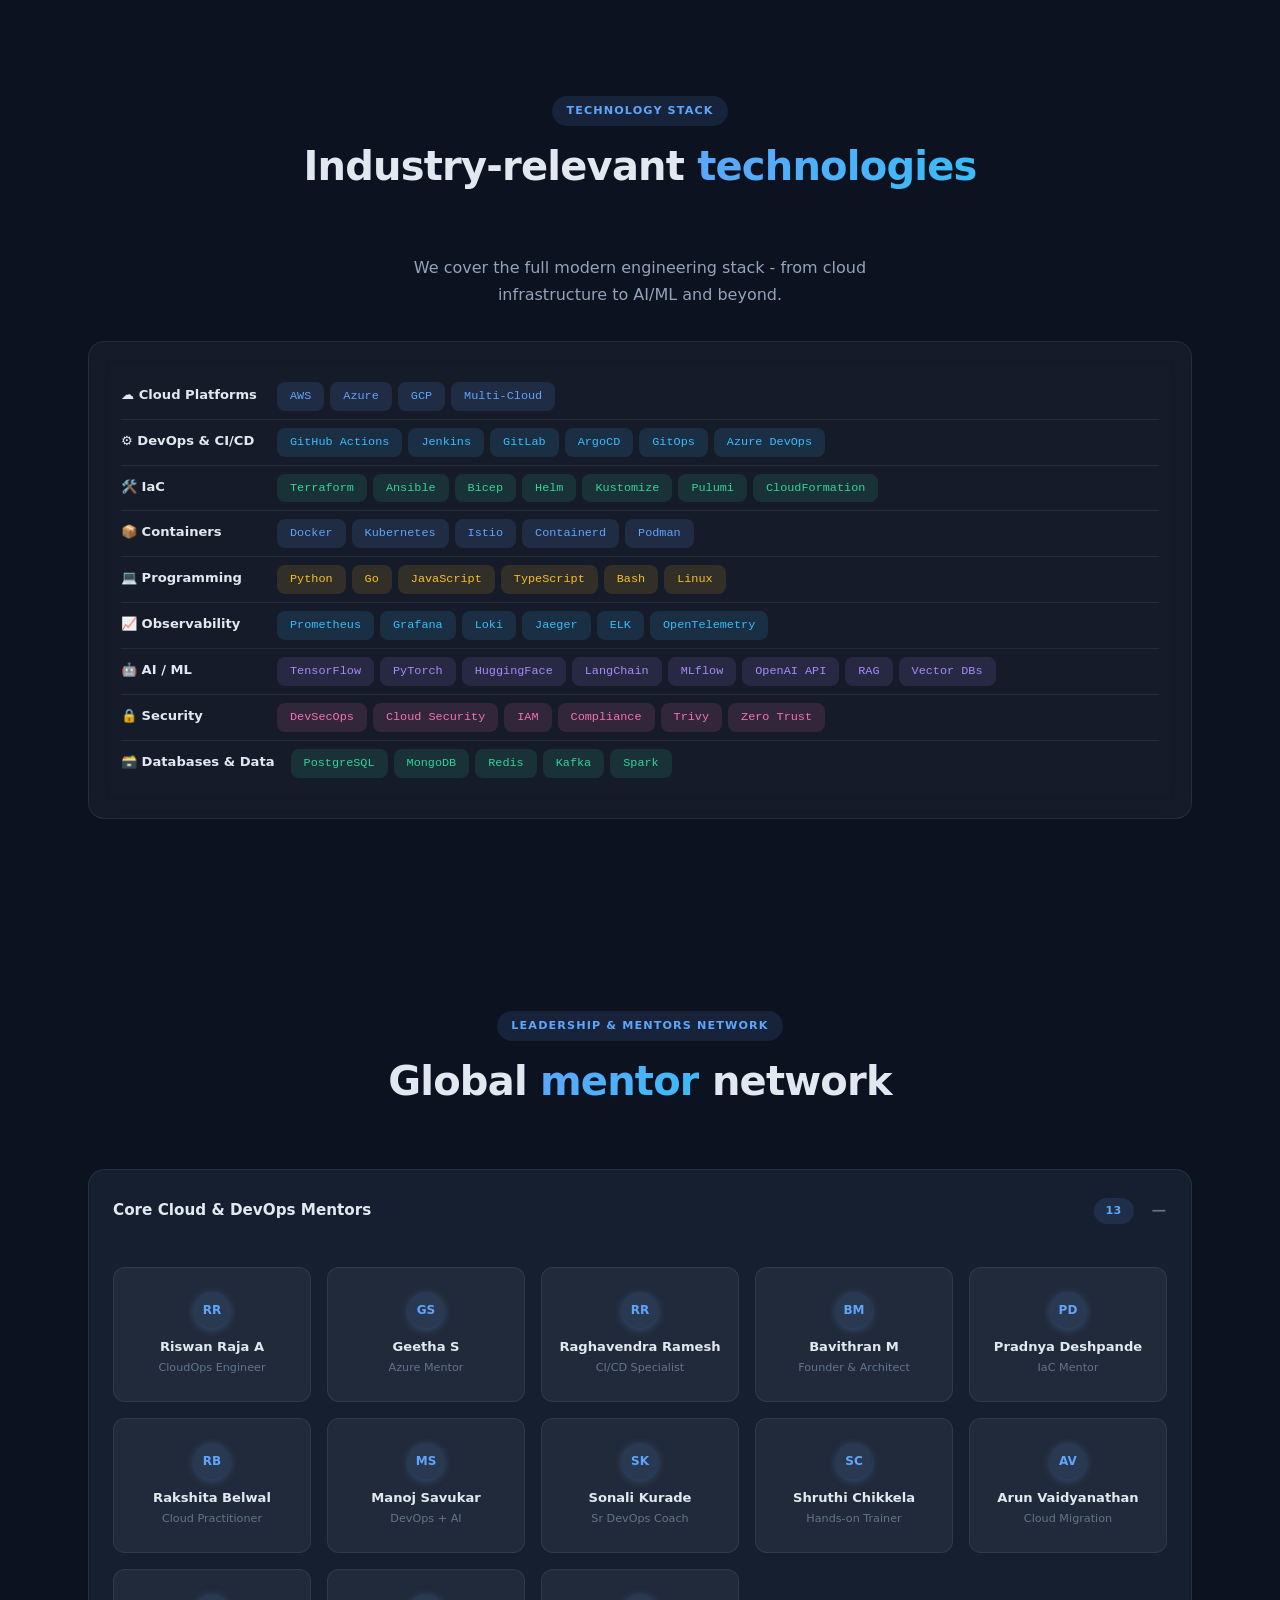
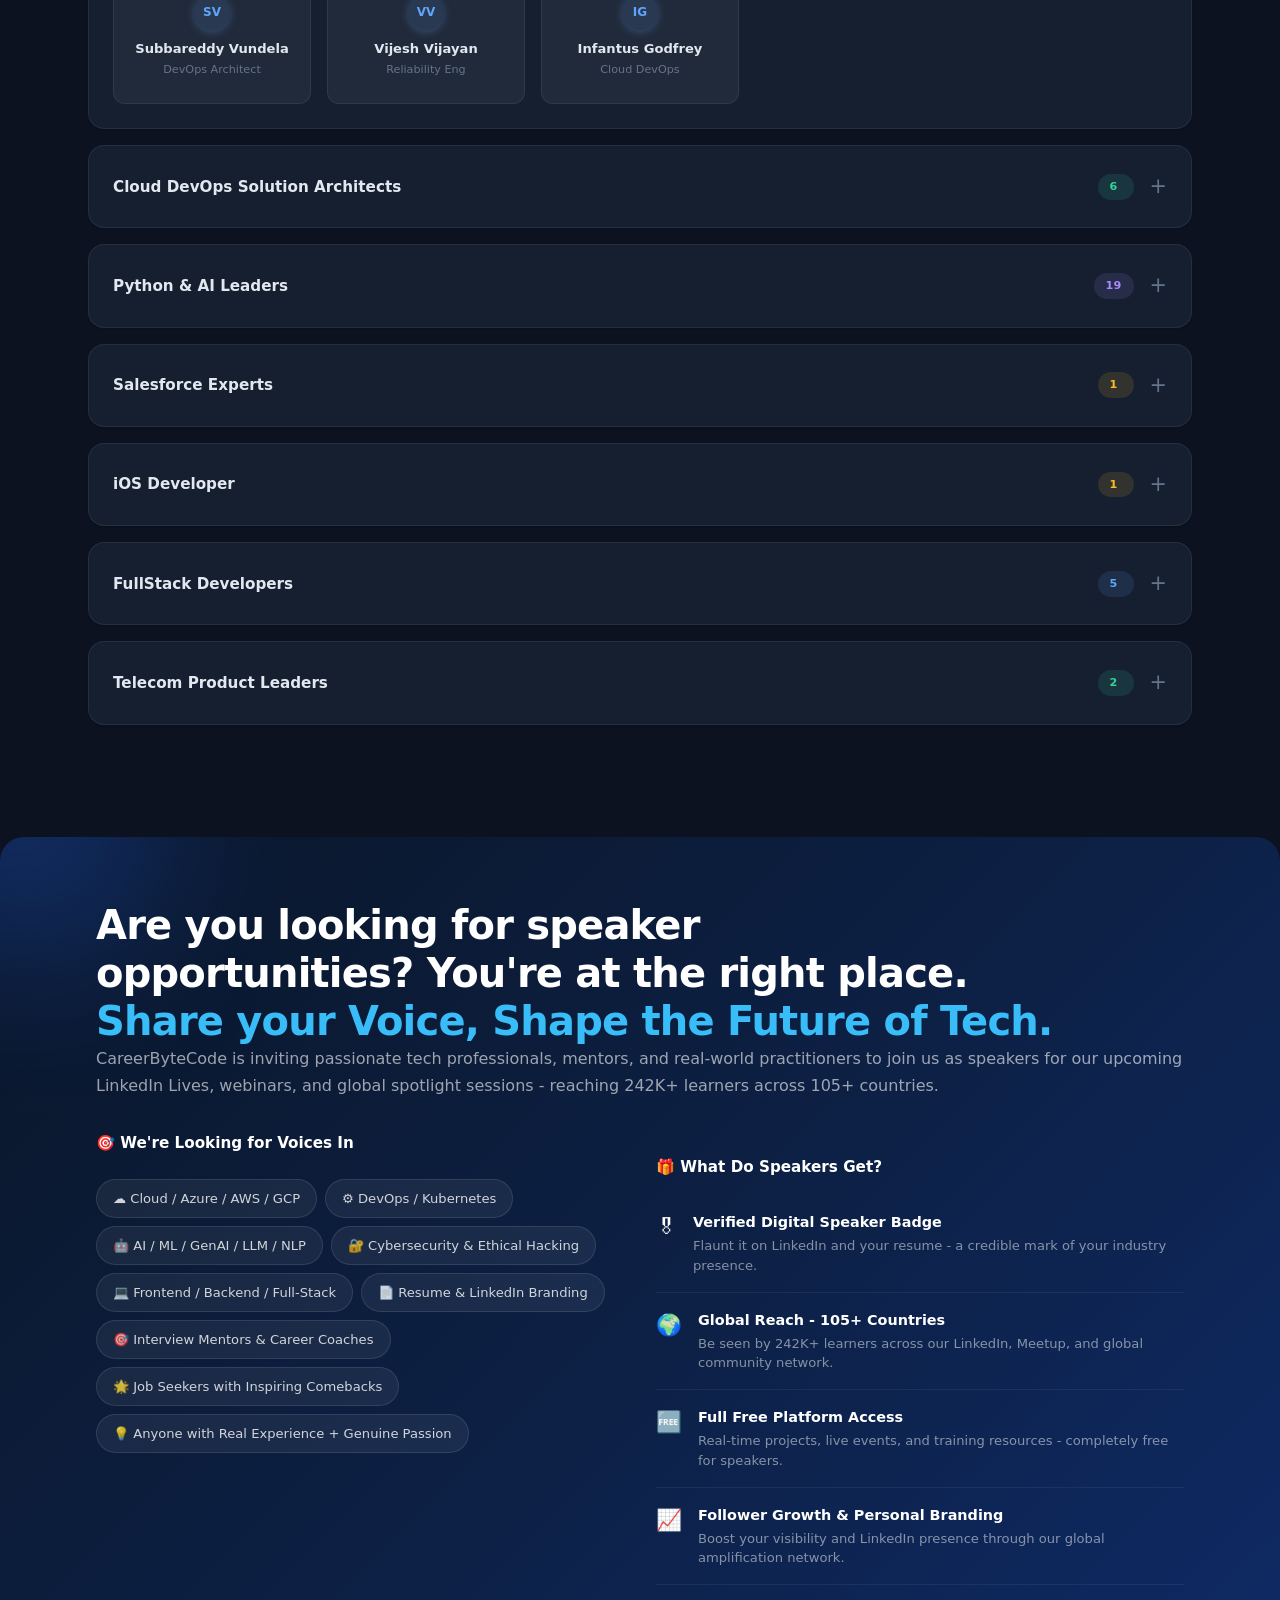
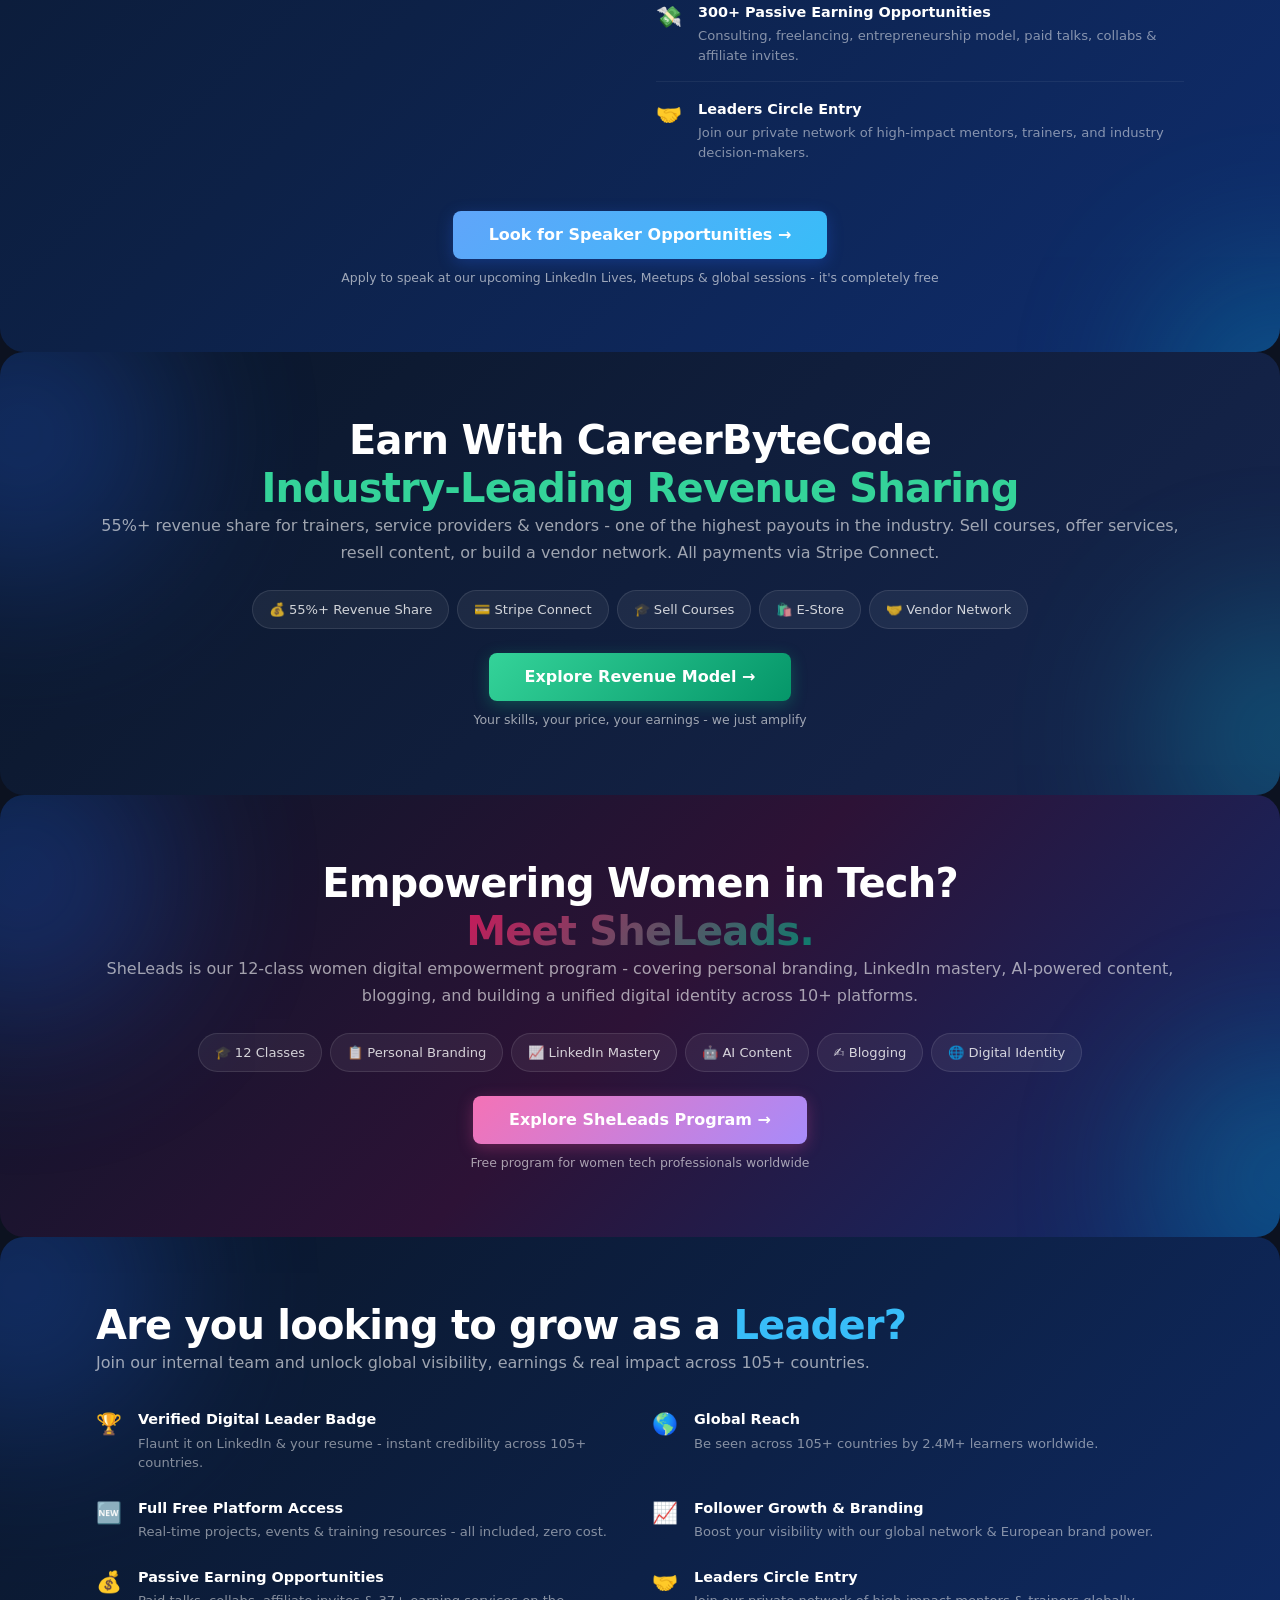
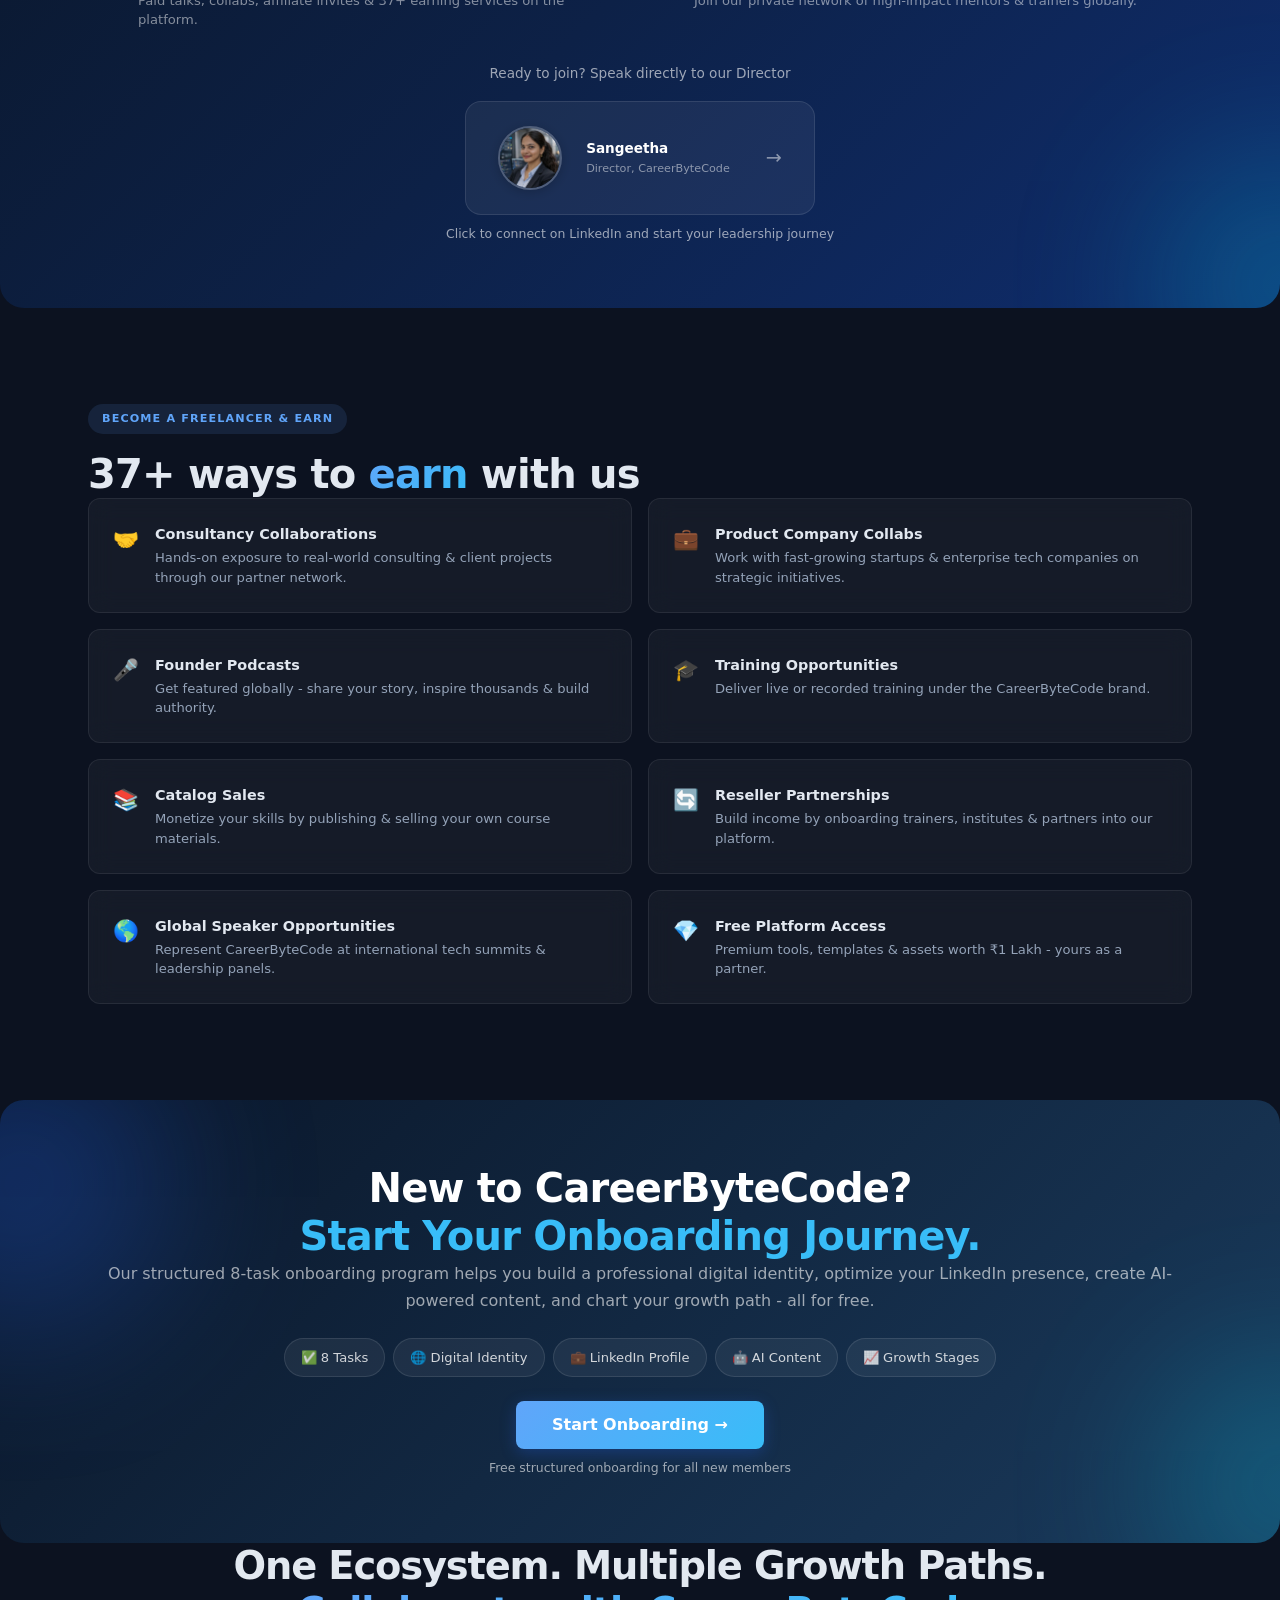
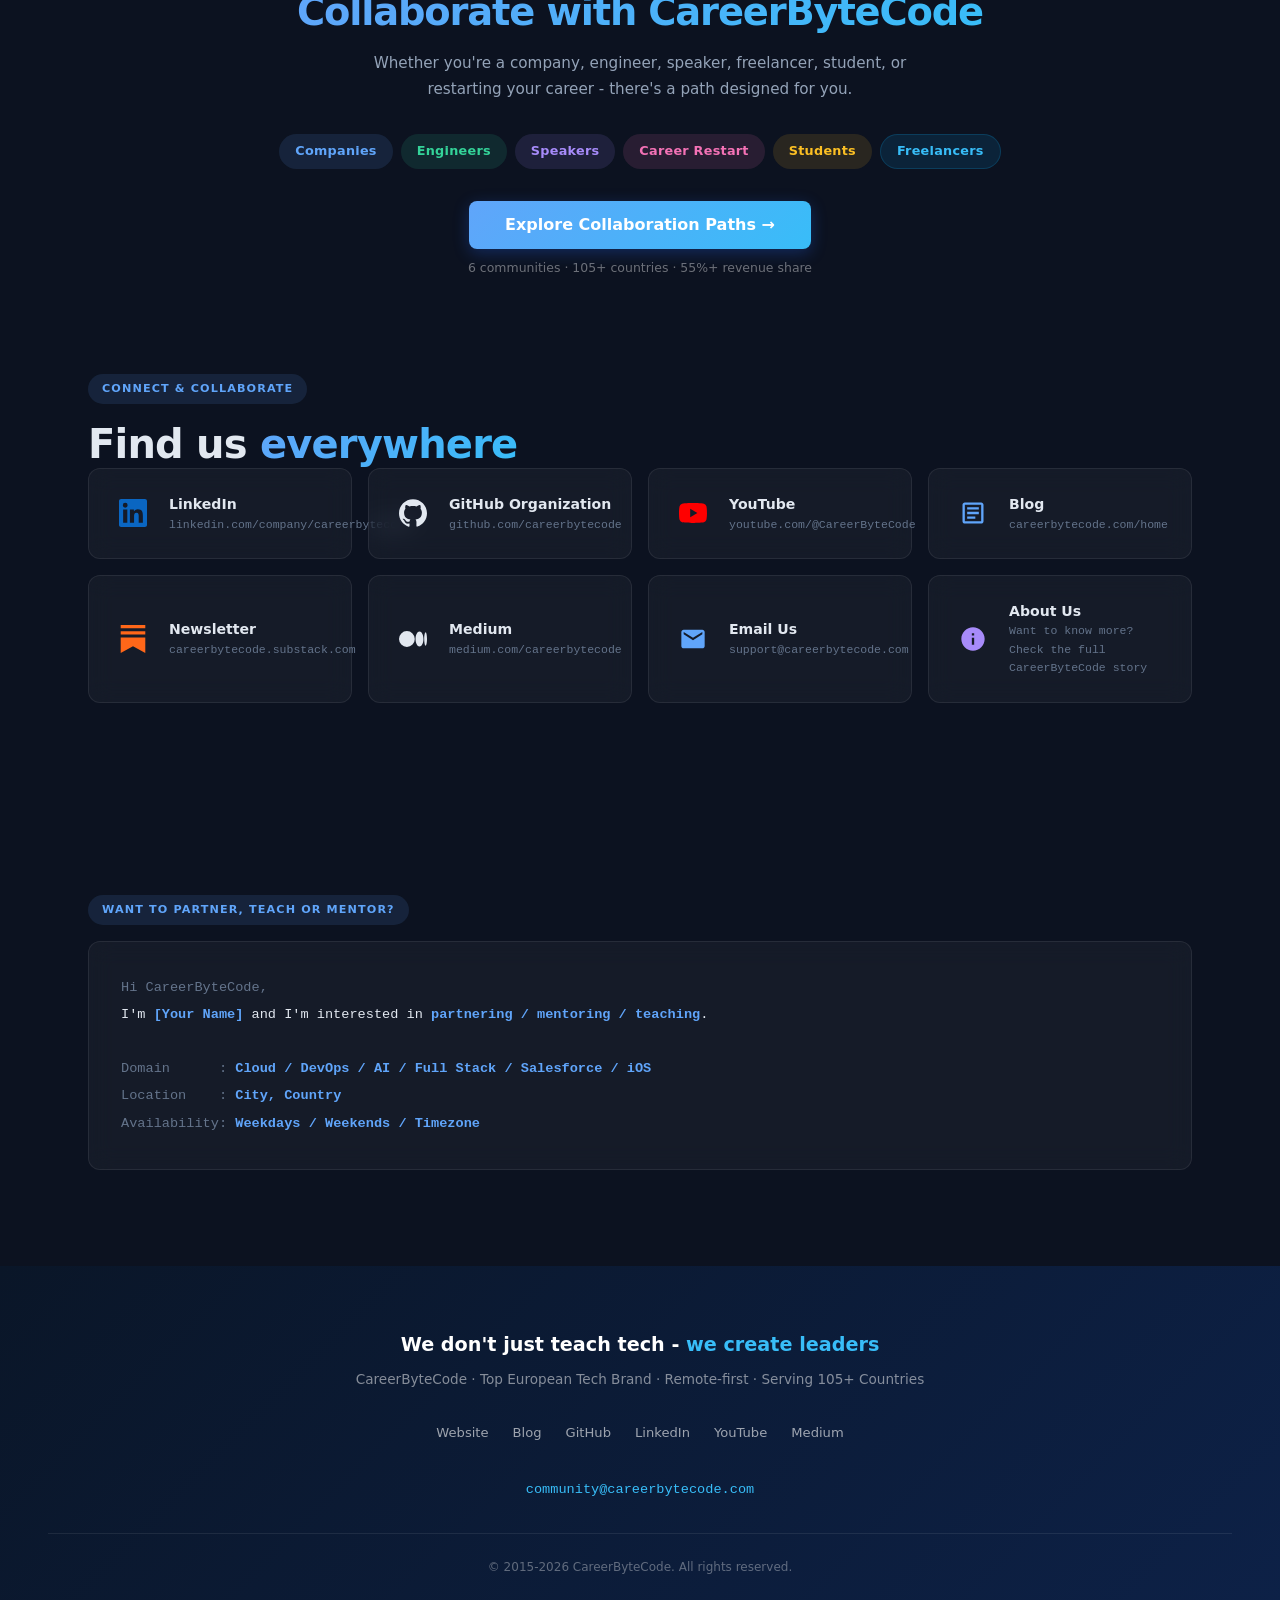
==== commit 67ac56db: "Add content protection and security measures across all pages - Console warning in shared-premium.js" ====
--- a/index.html
+++ b/index.html
@@ -3,6 +3,9 @@
 <head>
 <meta charset="UTF-8">
 <meta name="viewport" content="width=device-width, initial-scale=1.0">
+<meta http-equiv="Content-Security-Policy" content="default-src 'self'; script-src 'self' 'unsafe-inline'; style-src 'self' 'unsafe-inline' https://fonts.googleapis.com; font-src https://fonts.gstatic.com; img-src 'self' data:; connect-src 'self';">
+<meta name="referrer" content="strict-origin-when-cross-origin">
+<meta http-equiv="X-Frame-Options" content="DENY">
 <meta name="description" content="CareerByteCode - Top European Tech Brand. Global Tech Learning & Innovation Ecosystem serving 2.4M+ professionals across 105+ countries.">
 <meta property="og:title" content="CareerByteCode - Top European Tech Brand">
 <meta property="og:description" content="Learn. Build. Collaborate. Earn. Global Tech Learning & Innovation Ecosystem serving 2.4M+ professionals across 105+ countries.">
--- a/shared-premium.css
+++ b/shared-premium.css
@@ -148,7 +148,7 @@
 .nav__mobile a{font-size:1.2rem;font-weight:600;color:var(--text);padding:var(--sp-1) var(--sp-3);border-radius:var(--r-sm);transition:all var(--dur-fast) ease;}
 .nav__mobile a:hover{color:var(--accent);background:var(--accent-light);}
 /* Dark mode toggle */
-.theme-toggle{display:flex;align-items:center;justify-content:center;width:36px;height:36px;border-radius:var(--r-full);background:var(--surface);border:1px solid var(--border-2);cursor:pointer;transition:all var(--dur-normal) ease;font-size:1rem;z-index:101;}
+.theme-toggle{display:none;align-items:center;justify-content:center;width:36px;height:36px;border-radius:var(--r-full);background:var(--surface);border:1px solid var(--border-2);cursor:pointer;transition:all var(--dur-normal) ease;font-size:1rem;z-index:101;}
 .theme-toggle:hover{background:var(--accent-light);border-color:var(--accent);transform:rotate(15deg);}
 
 /* 8. HERO SYSTEM */
@@ -505,3 +505,59 @@
 .speaker-card__avatar{width:64px;height:64px;border-radius:var(--r-full);background:var(--accent-light);display:flex;align-items:center;justify-content:center;font-weight:700;font-size:1.1rem;color:var(--accent);margin:0 auto var(--sp-2);}
 .speaker-card h4{font-size:0.9rem;margin-bottom:4px;}
 .speaker-card p{font-size:0.75rem;color:var(--text-3);}
+
+/* ============================================
+   38. CONTENT PROTECTION
+   ============================================ */
+
+/* Protection 2: Disable text selection */
+body{-webkit-user-select:none;-moz-user-select:none;-ms-user-select:none;user-select:none;}
+
+/* Protection 5: Disable image drag */
+img{-webkit-user-drag:none;-khtml-user-drag:none;-moz-user-drag:none;-o-user-drag:none;user-drag:none;}
+img.content-img,
+.card__photo img,
+.leader-photo,
+.founder-photo,
+.contact-card__photo img,
+.collab-person__photo{pointer-events:none;}
+
+/* Protection 6: Subtle on-screen watermark (invisible to eye, visible in screenshots) */
+body::after{
+  content:'CareerByteCode  CareerByteCode  CareerByteCode  CareerByteCode  CareerByteCode  CareerByteCode  CareerByteCode  CareerByteCode  CareerByteCode  CareerByteCode  CareerByteCode  CareerByteCode  CareerByteCode  CareerByteCode  CareerByteCode  CareerByteCode  CareerByteCode  CareerByteCode  CareerByteCode  CareerByteCode';
+  position:fixed;inset:0;
+  display:flex;flex-wrap:wrap;align-content:center;justify-content:center;gap:40px;
+  font-size:14px;font-weight:700;letter-spacing:4px;
+  color:rgba(255,255,255,0.015);
+  transform:rotate(-30deg) scale(1.5);
+  pointer-events:none;
+  z-index:99999;
+  word-spacing:60px;
+  line-height:4;
+  overflow:hidden;
+}
+
+/* Protection 4 & 7: Print protection - hide content, show watermark */
+@media print{
+  body *{visibility:hidden !important;}
+  body::before{
+    visibility:visible !important;
+    content:'CareerByteCode - Protected Content - Unauthorized reproduction prohibited';
+    position:fixed;top:0;left:0;right:0;bottom:0;
+    display:flex;align-items:center;justify-content:center;
+    font-size:2.5rem;font-weight:800;
+    color:rgba(0,0,0,0.15);
+    transform:rotate(-30deg);
+    z-index:999999;
+    text-align:center;
+    line-height:1.4;
+  }
+  body::after{
+    visibility:visible !important;
+    content:'This content is protected by CareerByteCode. Visit careerbytecode.github.io';
+    position:fixed;bottom:20px;left:0;right:0;
+    display:block;text-align:center;
+    font-size:1rem;color:rgba(0,0,0,0.3);
+    z-index:999999;
+  }
+}
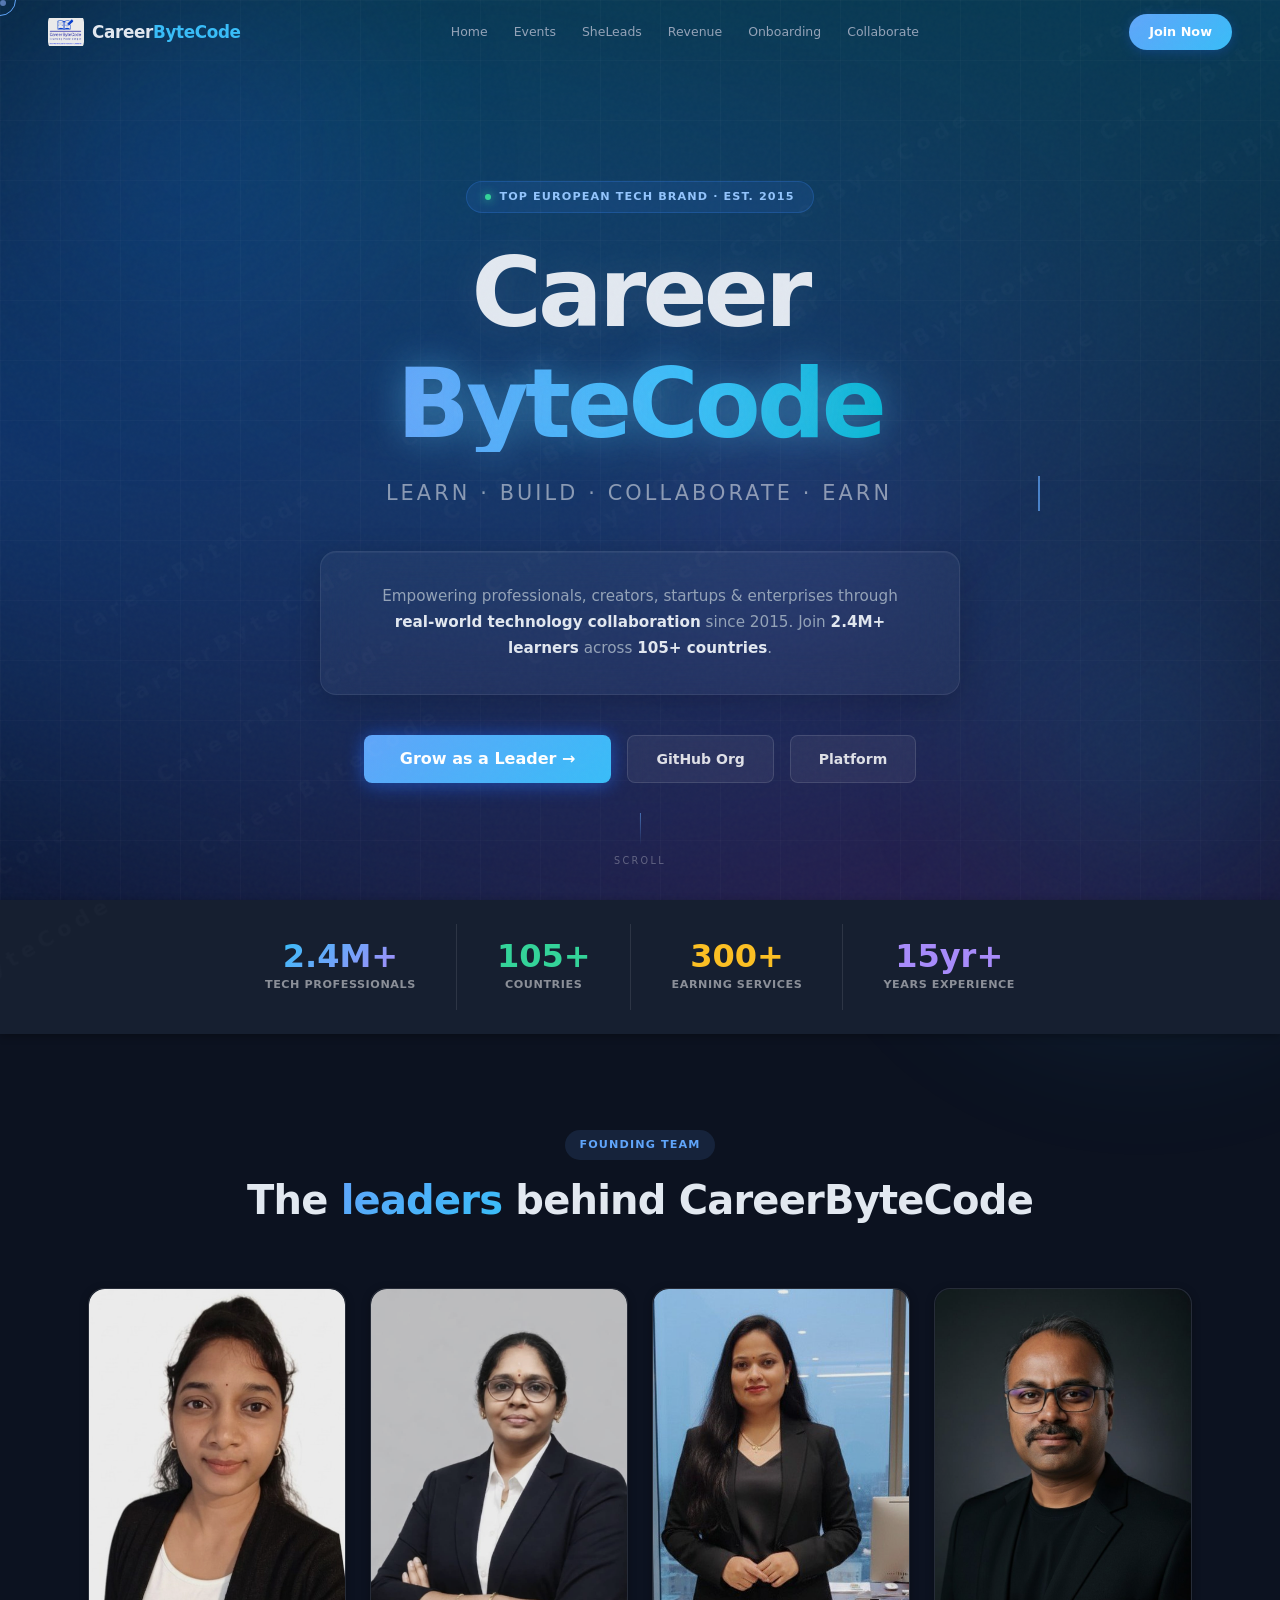
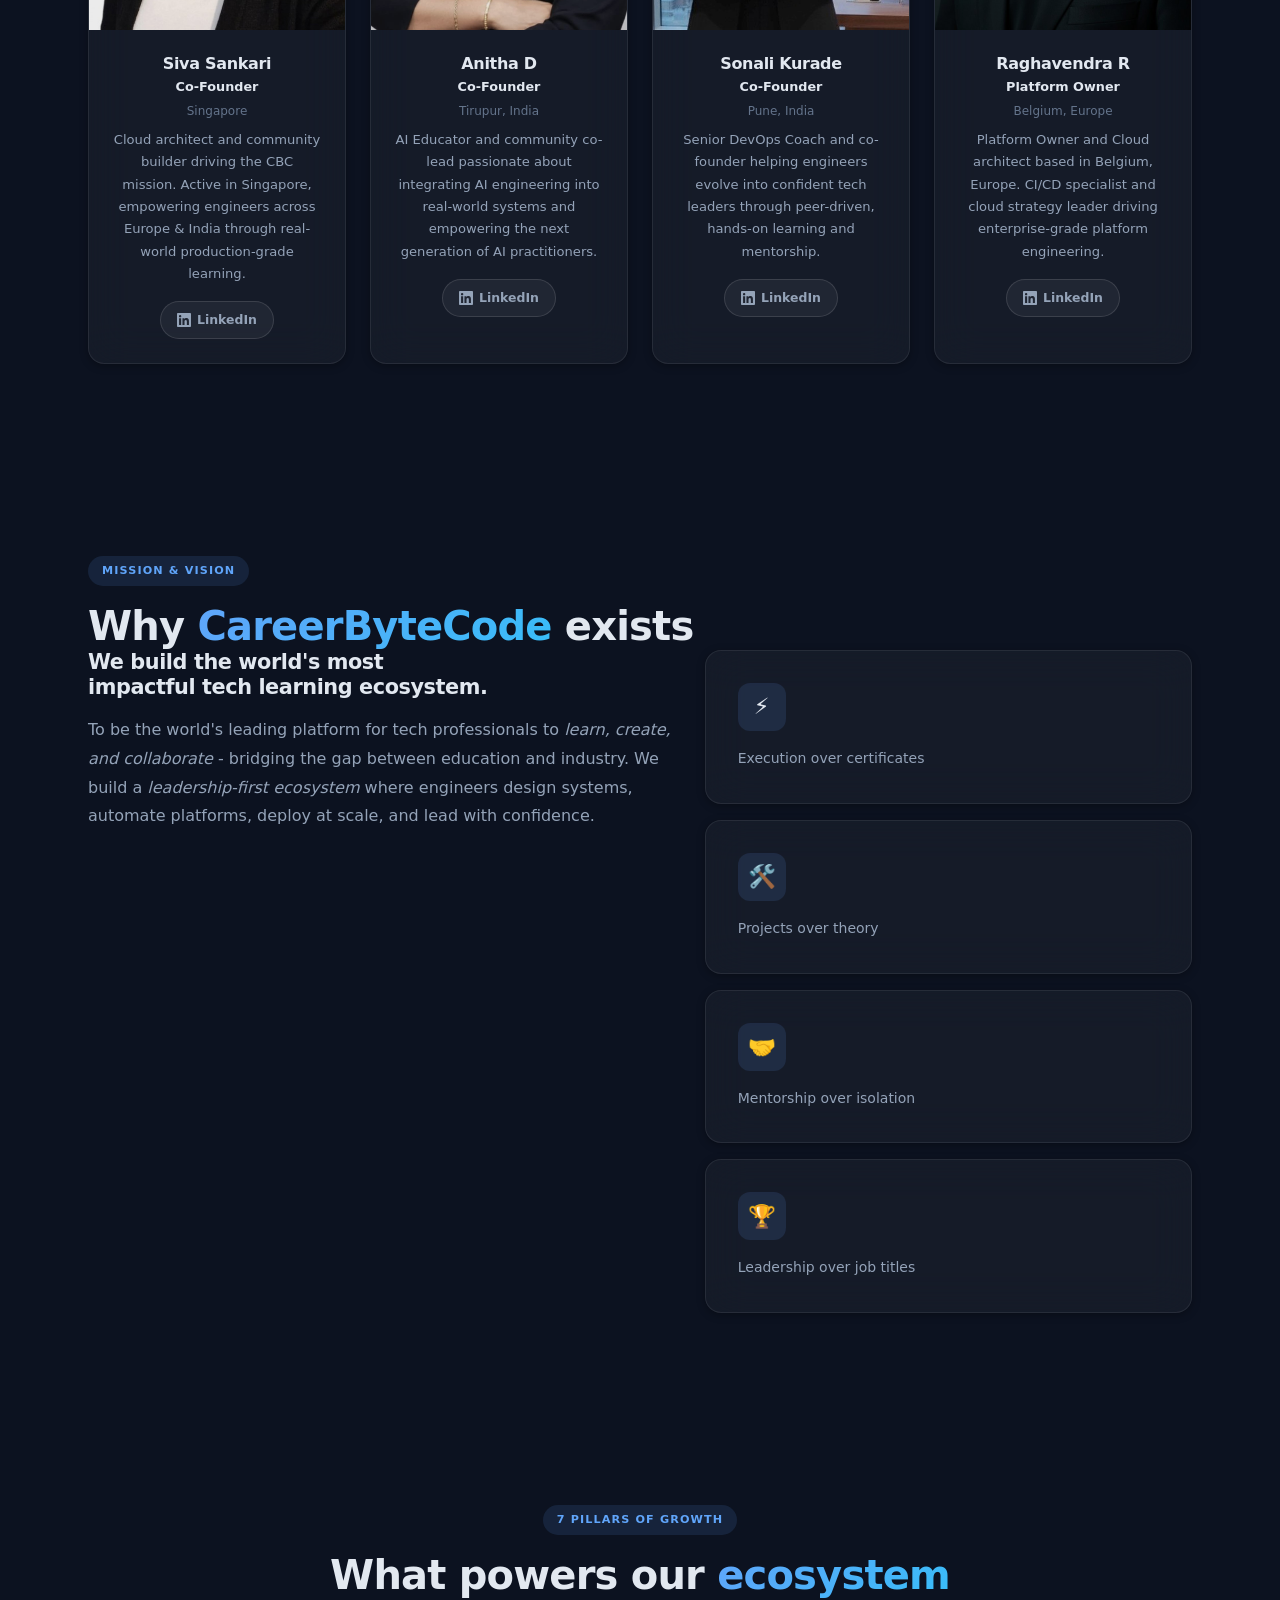
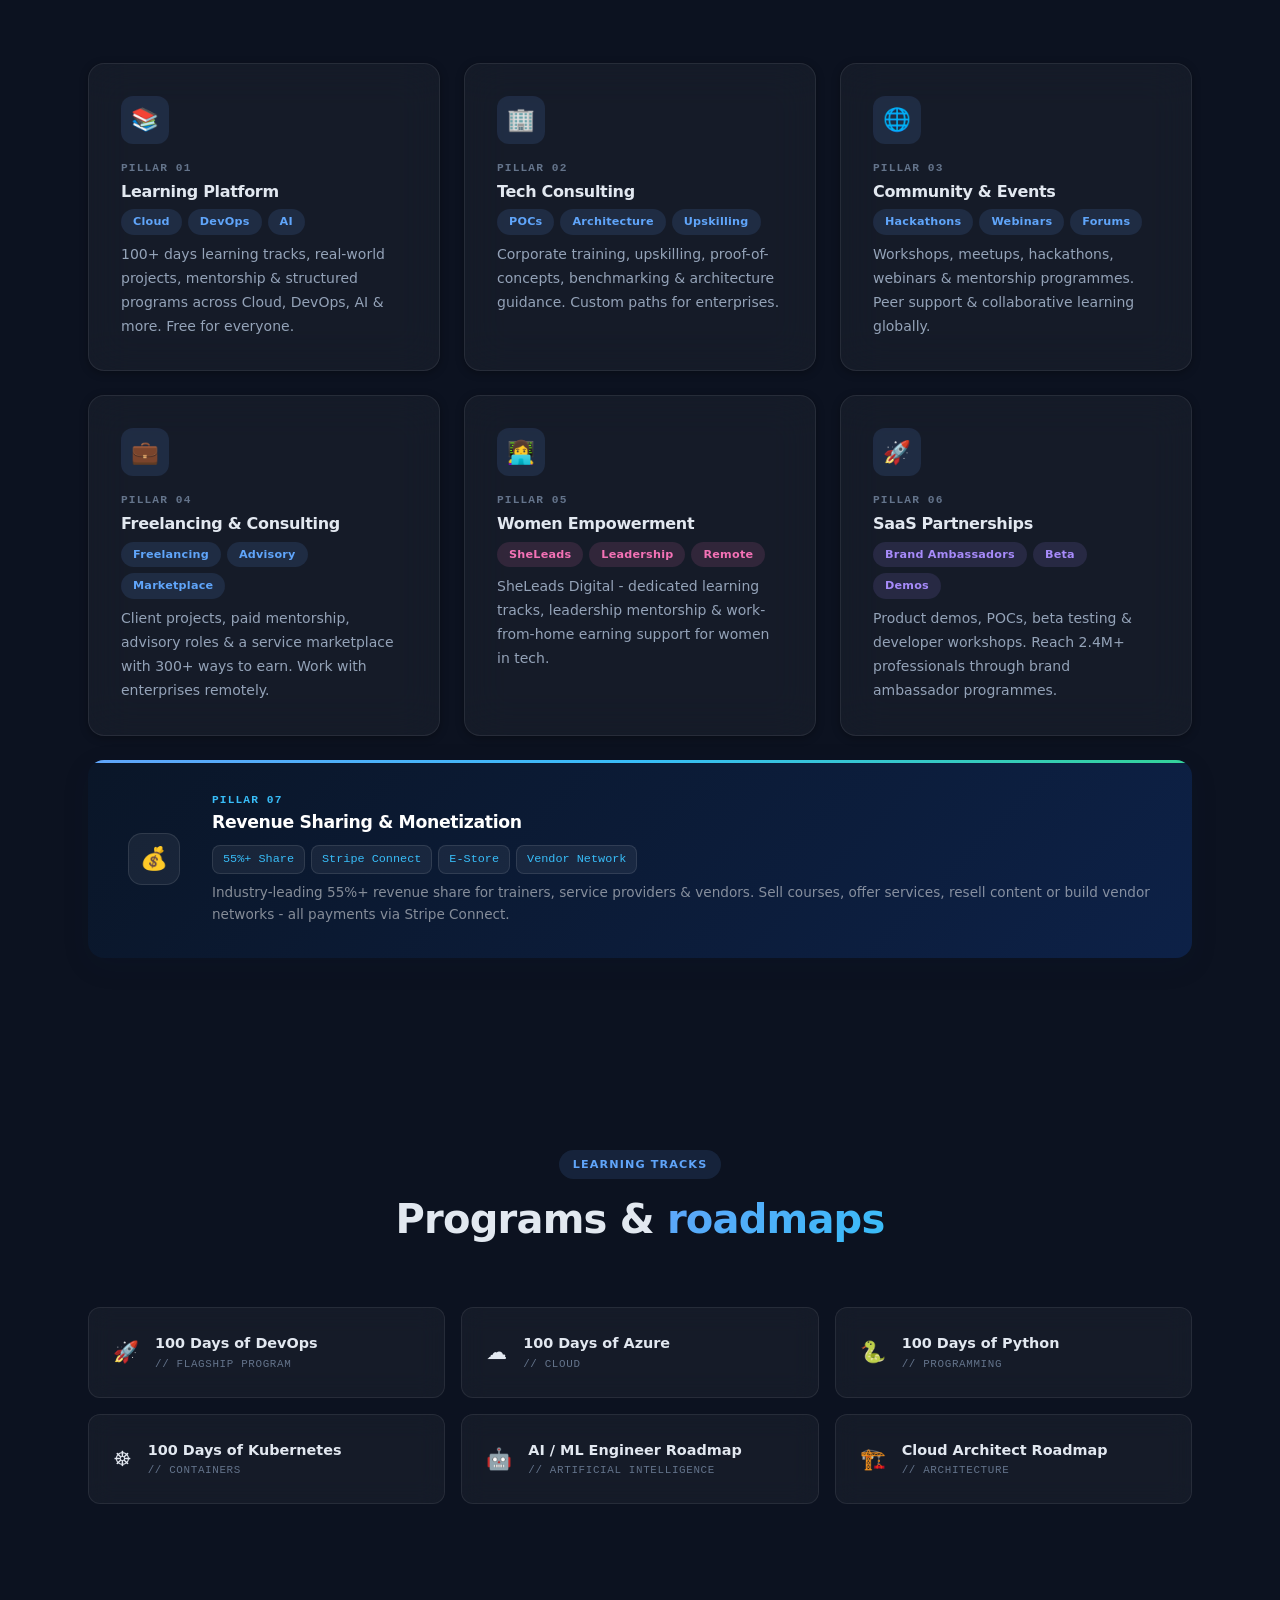
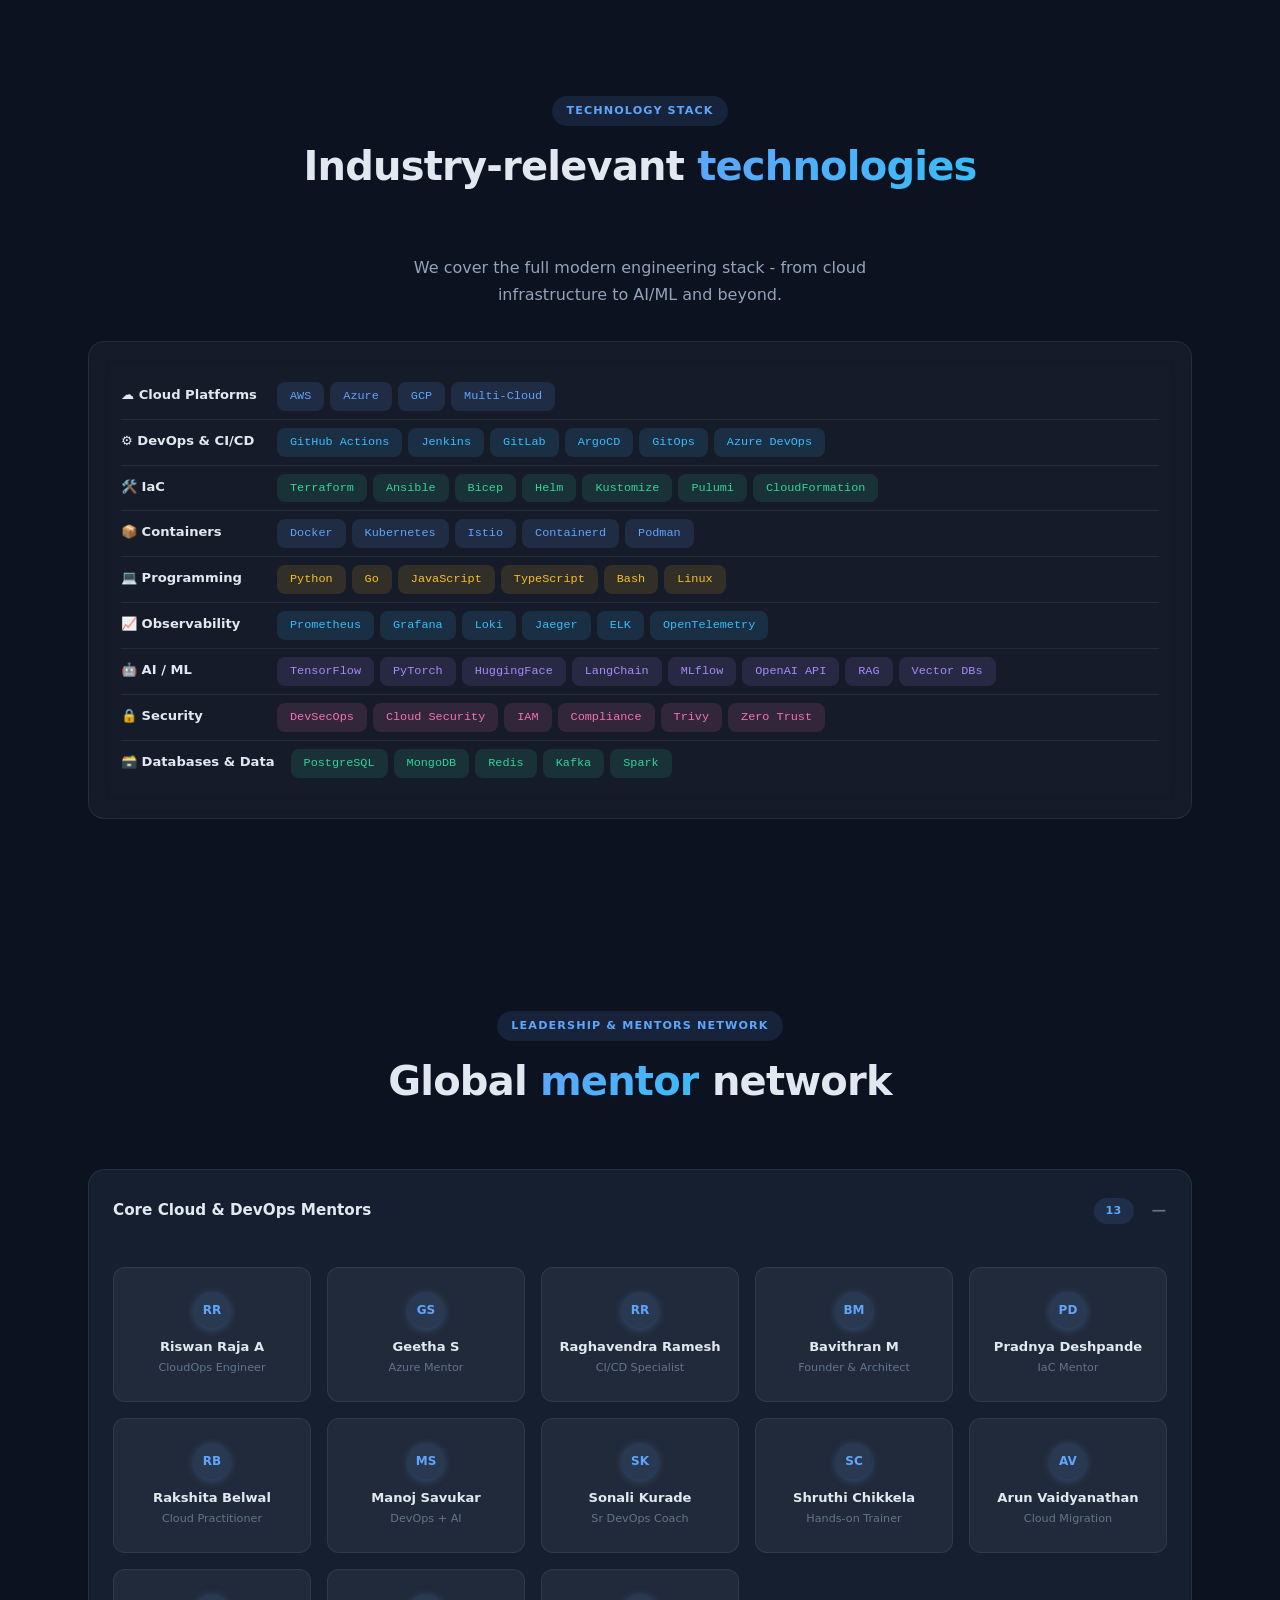
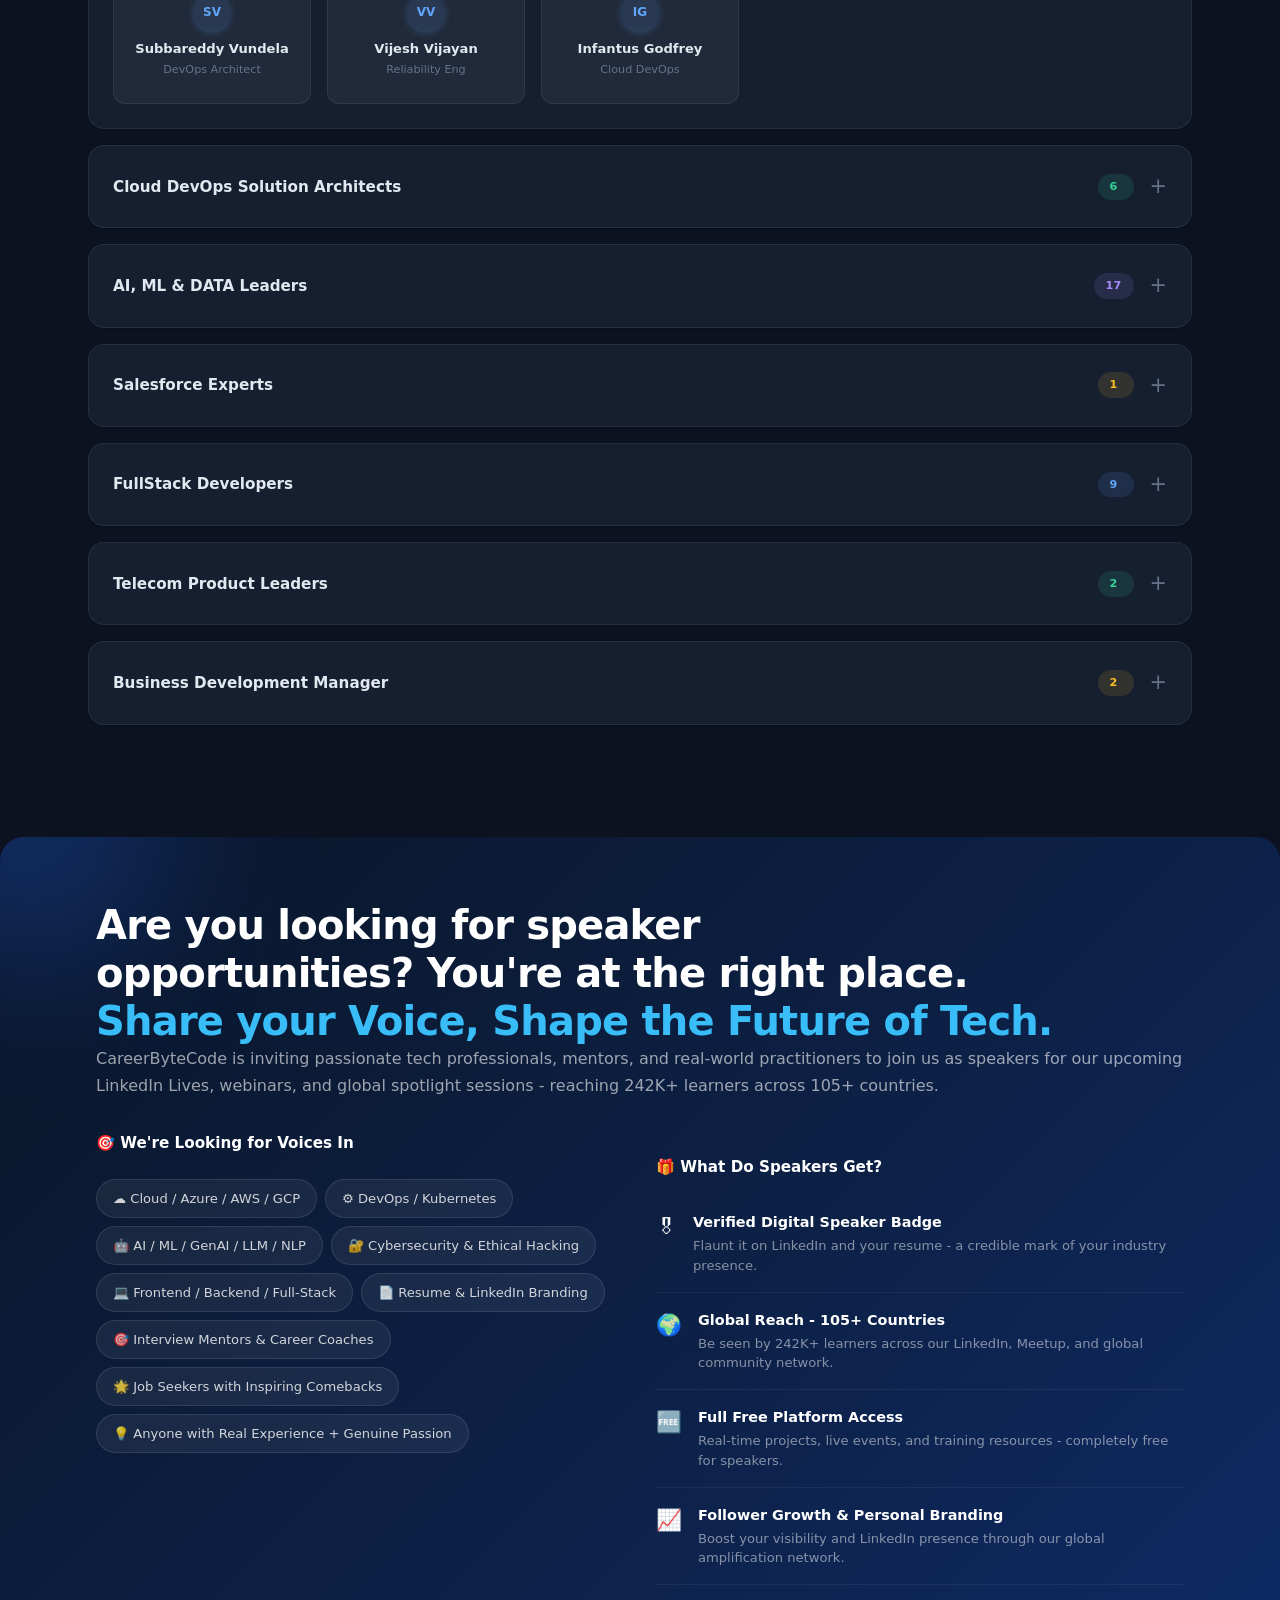
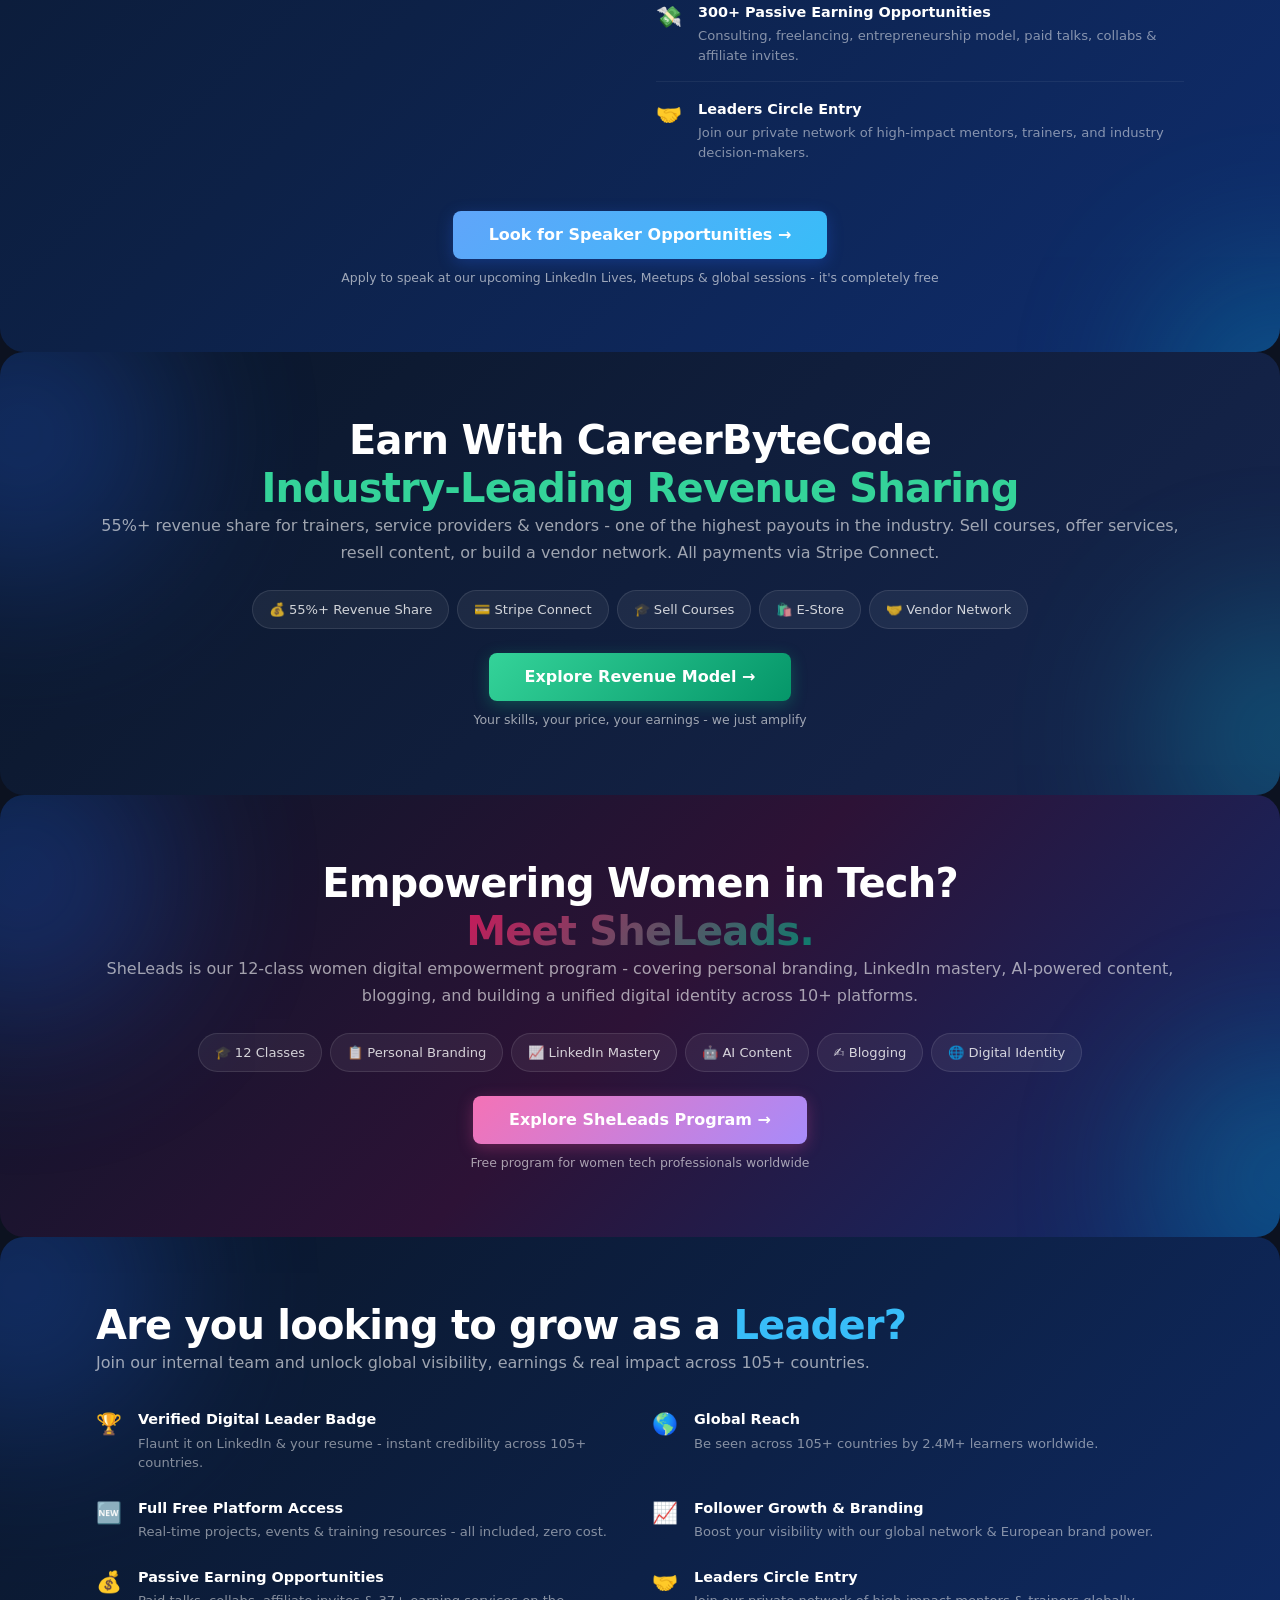
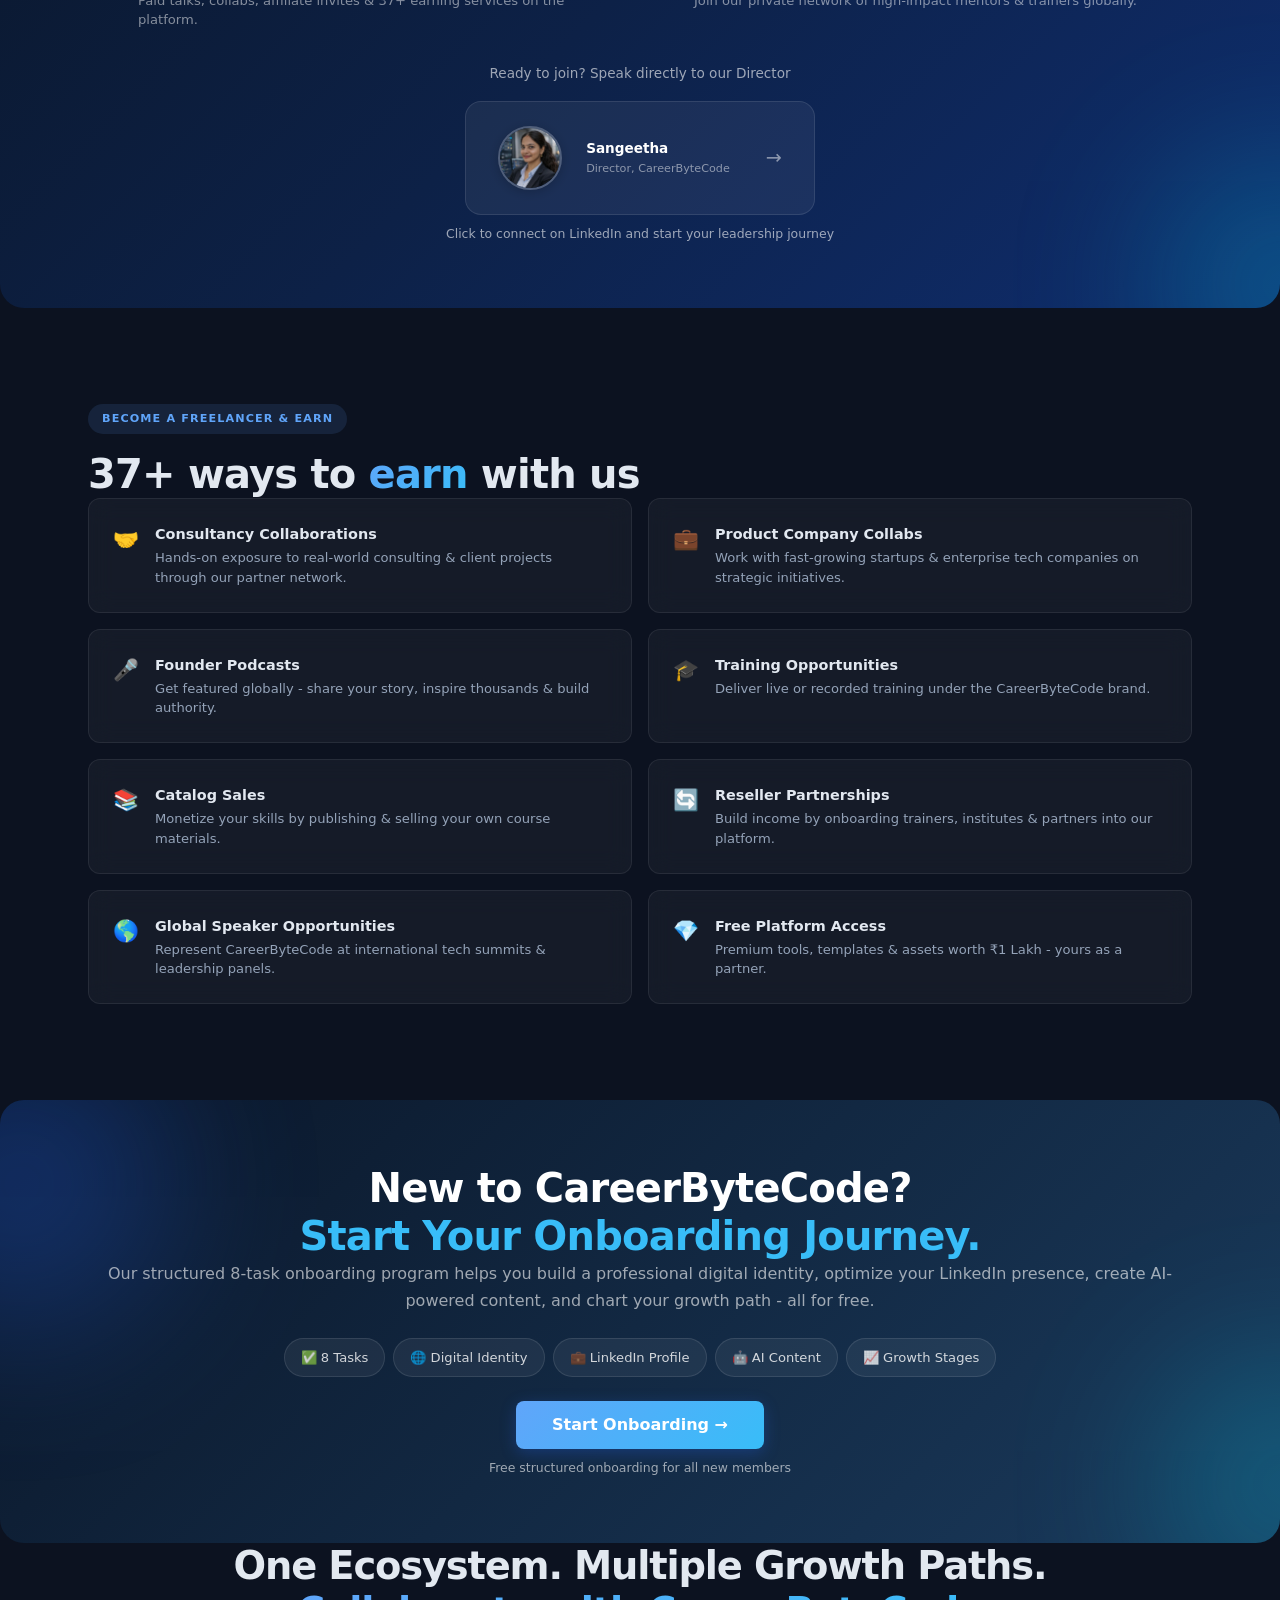
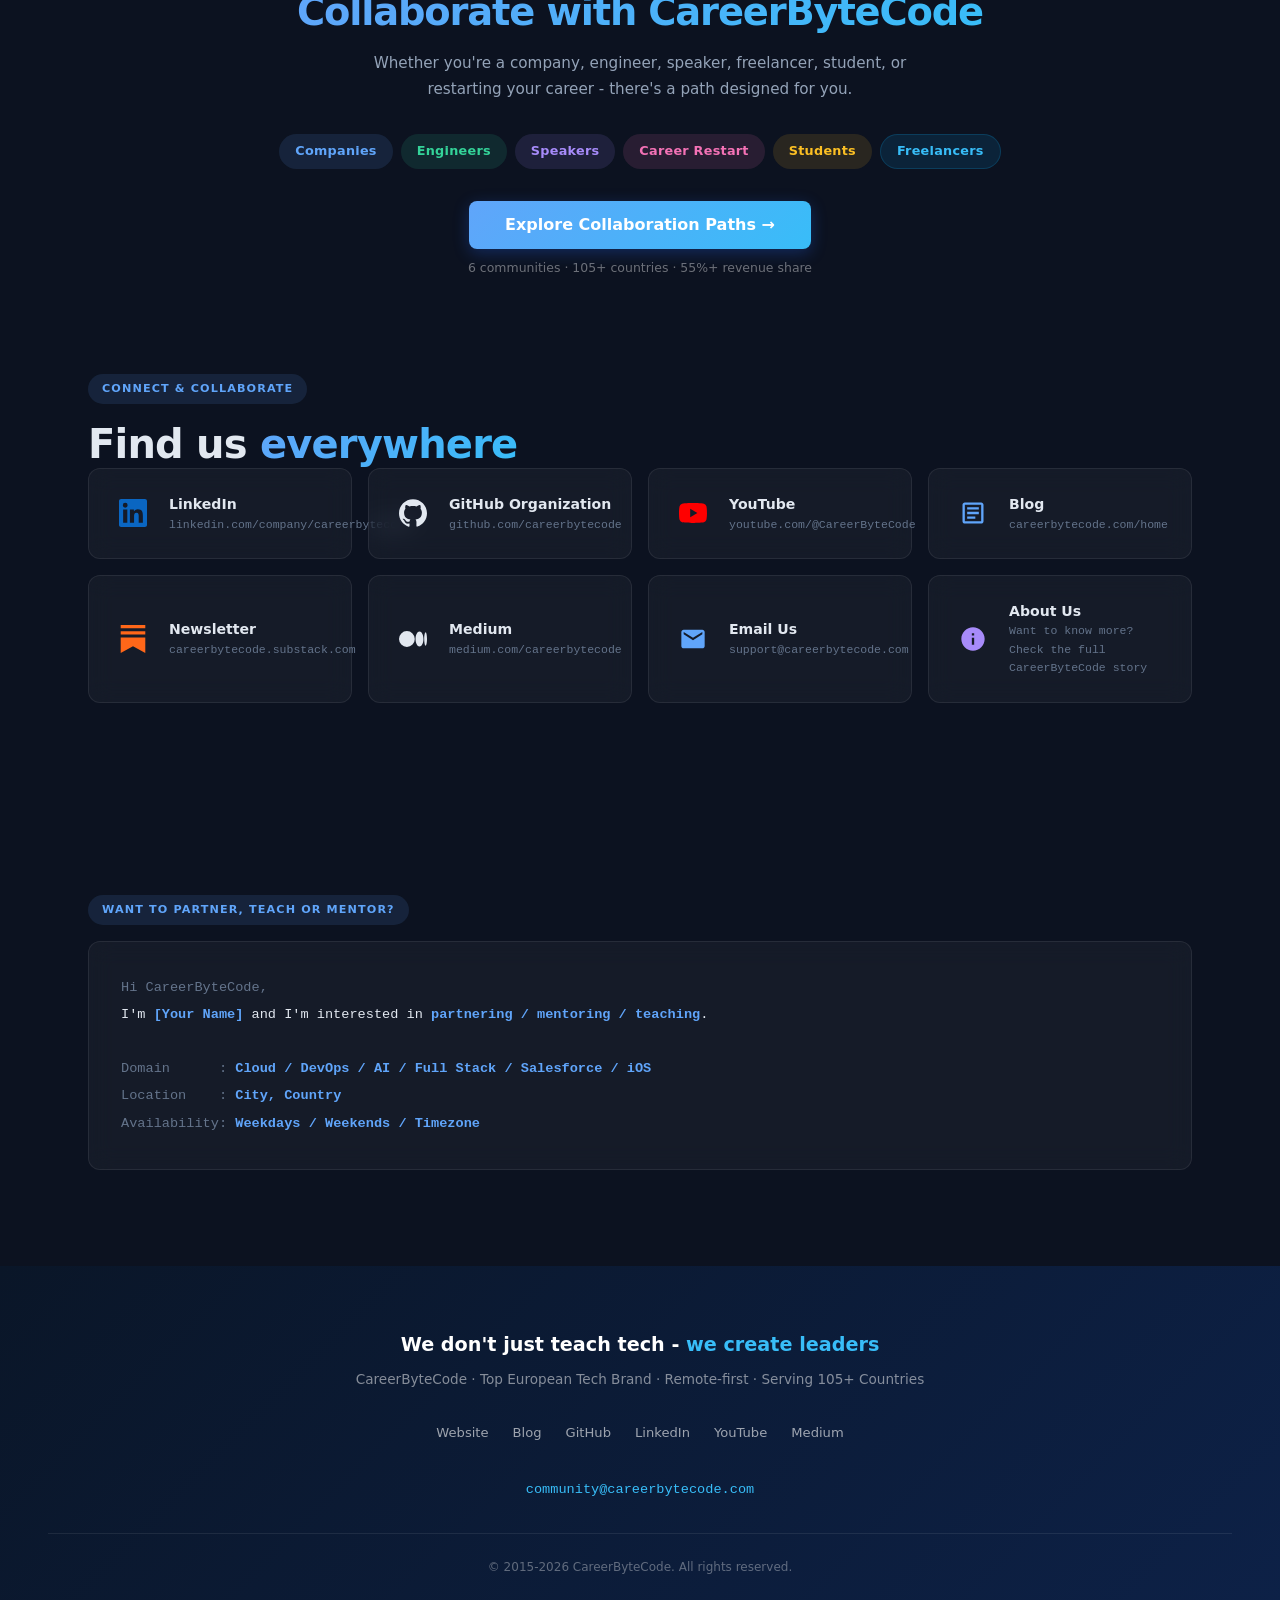
==== commit 358f0523: "Update mentors section: rename AI category, add new mentors, hide iOS, add BDM section - Renamed "Py" ====
--- a/index.html
+++ b/index.html
@@ -716,7 +716,7 @@
         <a class="mentor-card" href="https://www.linkedin.com/in/architectraghu/" target="_blank" rel="noopener noreferrer" aria-label="Raghavendra Ramesh">
           <div class="mentor-card__avatar">RR</div>
           <div class="mentor-card__name">Raghavendra Ramesh</div>
-          <div class="mentor-card__role">Cloud Strategy</div>
+          <div class="mentor-card__role">Cloud Arch</div>
         </a>
         <a class="mentor-card" href="https://www.linkedin.com/in/bavicnative/" target="_blank" rel="noopener noreferrer" aria-label="Bavithran M">
           <div class="mentor-card__avatar">BM</div>
@@ -742,9 +742,9 @@
     </div>
   </div>
 
-  <!-- Python & AI Leaders -->
+  <!-- AI, ML & DATA Leaders -->
   <div data-accordion-item>
-    <div data-accordion-head><span>Python &amp; AI Leaders</span><span class="badge badge--purple">19</span></div>
+    <div data-accordion-head><span>AI, ML &amp; DATA Leaders</span><span class="badge badge--purple">17</span></div>
     <div data-accordion-body>
       <div class="mentor-grid">
         <a class="mentor-card" href="https://www.linkedin.com/in/aiwithkiruthiga/" target="_blank" rel="noopener noreferrer" aria-label="Kiruthiga Ravi">
@@ -777,12 +777,12 @@
           <div class="mentor-card__name">Swathipriya D.G</div>
           <div class="mentor-card__role">AI Engineer</div>
         </a>
-        <a class="mentor-card" href="https://www.linkedin.com/in/jenwithai/" target="_blank" rel="noopener noreferrer" aria-label="Jenefer Rexee George">
+        <a class="mentor-card" href="https://www.linkedin.com/in/jenwithai/" target="_blank" rel="noopener noreferrer" aria-label="Jenefer R George">
           <div class="mentor-card__avatar">JR</div>
           <div class="mentor-card__name">Jenefer R George</div>
           <div class="mentor-card__role">NLP Specialist</div>
         </a>
-        <a class="mentor-card" href="https://www.linkedin.com/in/charismawithai/" target="_blank" rel="noopener noreferrer" aria-label="Charisma Devi Polothu">
+        <a class="mentor-card" href="https://www.linkedin.com/in/charismawithai/" target="_blank" rel="noopener noreferrer" aria-label="Charisma D P">
           <div class="mentor-card__avatar">CP</div>
           <div class="mentor-card__name">Charisma D P</div>
           <div class="mentor-card__role">ML Practitioner</div>
@@ -797,19 +797,9 @@
           <div class="mentor-card__name">Tanisha R A</div>
           <div class="mentor-card__role">AI Leader</div>
         </a>
-        <a class="mentor-card" href="https://www.linkedin.com/in/gayuwithai/" target="_blank" rel="noopener noreferrer" aria-label="Gayathri P">
-          <div class="mentor-card__avatar">GP</div>
-          <div class="mentor-card__name">Gayathri P</div>
-          <div class="mentor-card__role">AI Engineer</div>
-        </a>
-        <a class="mentor-card" href="https://www.linkedin.com/in/daisy-grace-thomas-38034b189/" target="_blank" rel="noopener noreferrer" aria-label="Daisy Grace Thomas">
+        <a class="mentor-card" href="https://www.linkedin.com/in/daisy-grace-thomas-38034b189/" target="_blank" rel="noopener noreferrer" aria-label="Daisy G Thomas">
           <div class="mentor-card__avatar">DT</div>
           <div class="mentor-card__name">Daisy G Thomas</div>
-          <div class="mentor-card__role">AI Engineer</div>
-        </a>
-        <a class="mentor-card" href="https://www.linkedin.com/in/kalaiselvi-kanagaraj-aa12a278/" target="_blank" rel="noopener noreferrer" aria-label="Kalaiselvi K">
-          <div class="mentor-card__avatar">KK</div>
-          <div class="mentor-card__name">Kalaiselvi K</div>
           <div class="mentor-card__role">AI Engineer</div>
         </a>
         <a class="mentor-card" href="https://www.linkedin.com/in/jyoshika12/" target="_blank" rel="noopener noreferrer" aria-label="Jyoshika Reddy">
@@ -827,19 +817,19 @@
           <div class="mentor-card__name">Amritha J</div>
           <div class="mentor-card__role">AI Engineer</div>
         </a>
-        <a class="mentor-card" href="https://www.linkedin.com/in/josmymathew/" target="_blank" rel="noopener noreferrer" aria-label="Josmy Mathew">
-          <div class="mentor-card__avatar">JM</div>
-          <div class="mentor-card__name">Josmy Mathew</div>
+        <a class="mentor-card" href="https://www.linkedin.com/in/aidharanigas/" target="_blank" rel="noopener noreferrer" aria-label="Dharaniga Subramanian">
+          <div class="mentor-card__avatar">DS</div>
+          <div class="mentor-card__name">Dharaniga Subramanian</div>
           <div class="mentor-card__role">AI Engineer</div>
         </a>
-        <a class="mentor-card" href="https://www.linkedin.com/in/archana-jnathan/" target="_blank" rel="noopener noreferrer" aria-label="Archana J">
-          <div class="mentor-card__avatar">AJ</div>
-          <div class="mentor-card__name">Archana J</div>
-          <div class="mentor-card__role">AI Engineer</div>
-        </a>
-        <a class="mentor-card" href="https://www.linkedin.com/in/learnwithmona/" target="_blank" rel="noopener noreferrer" aria-label="Monisha G">
-          <div class="mentor-card__avatar">MG</div>
-          <div class="mentor-card__name">Monisha G</div>
+        <a class="mentor-card" href="https://www.linkedin.com/in/manishkumarai/" target="_blank" rel="noopener noreferrer" aria-label="Manish Kumar">
+          <div class="mentor-card__avatar">MK</div>
+          <div class="mentor-card__name">Manish Kumar</div>
+          <div class="mentor-card__role">AI Architect</div>
+        </a>
+        <a class="mentor-card" href="https://www.linkedin.com/in/gowrishinsights/" target="_blank" rel="noopener noreferrer" aria-label="Gowrishankar">
+          <div class="mentor-card__avatar">GO</div>
+          <div class="mentor-card__name">Gowrishankar</div>
           <div class="mentor-card__role">AI Engineer</div>
         </a>
       </div>
@@ -860,7 +850,7 @@
     </div>
   </div>
 
-  <!-- iOS Developer -->
+  <!-- iOS Developer (hidden - no mentors currently)
   <div data-accordion-item>
     <div data-accordion-head><span>iOS Developer</span><span class="badge badge--gold">1</span></div>
     <div data-accordion-body>
@@ -873,10 +863,11 @@
       </div>
     </div>
   </div>
+  -->
 
   <!-- FullStack Developers -->
   <div data-accordion-item>
-    <div data-accordion-head><span>FullStack Developers</span><span class="badge badge--blue">5</span></div>
+    <div data-accordion-head><span>FullStack Developers</span><span class="badge badge--blue">9</span></div>
     <div data-accordion-body>
       <div class="mentor-grid">
         <a class="mentor-card" href="https://www.linkedin.com/in/minithras/" target="_blank" rel="noopener noreferrer" aria-label="Minithra S">
@@ -889,7 +880,7 @@
           <div class="mentor-card__name">Pradeepa C</div>
           <div class="mentor-card__role">FullStack Dev</div>
         </a>
-        <a class="mentor-card" href="https://www.linkedin.com/in/ankitsawdev" target="_blank" rel="noopener noreferrer" aria-label="Ankit Saw">
+        <a class="mentor-card" href="https://www.linkedin.com/in/ankitsawdev/" target="_blank" rel="noopener noreferrer" aria-label="Ankit Saw">
           <div class="mentor-card__avatar">AS</div>
           <div class="mentor-card__name">Ankit Saw</div>
           <div class="mentor-card__role">FullStack Dev</div>
@@ -903,6 +894,26 @@
           <div class="mentor-card__avatar">SS</div>
           <div class="mentor-card__name">Sasikumar S</div>
           <div class="mentor-card__role">Sr FullStack Dev</div>
+        </a>
+        <a class="mentor-card" href="https://www.linkedin.com/in/buildwithreshu/" target="_blank" rel="noopener noreferrer" aria-label="Reshma V">
+          <div class="mentor-card__avatar">RV</div>
+          <div class="mentor-card__name">Reshma V</div>
+          <div class="mentor-card__role">FullStack Dev</div>
+        </a>
+        <a class="mentor-card" href="https://www.linkedin.com/in/aravindbyte/" target="_blank" rel="noopener noreferrer" aria-label="Aravind A">
+          <div class="mentor-card__avatar">AA</div>
+          <div class="mentor-card__name">Aravind A</div>
+          <div class="mentor-card__role">Sr FullStack Dev</div>
+        </a>
+        <a class="mentor-card" href="https://www.linkedin.com/in/jaanvicreates/" target="_blank" rel="noopener noreferrer" aria-label="Jahnavi Gangireddy">
+          <div class="mentor-card__avatar">JG</div>
+          <div class="mentor-card__name">Jahnavi Gangireddy</div>
+          <div class="mentor-card__role">FullStack Dev</div>
+        </a>
+        <a class="mentor-card" href="https://www.linkedin.com/in/jyoshika12/" target="_blank" rel="noopener noreferrer" aria-label="Jyoshika">
+          <div class="mentor-card__avatar">JY</div>
+          <div class="mentor-card__name">Jyoshika</div>
+          <div class="mentor-card__role">AI ML FullStack Dev</div>
         </a>
       </div>
     </div>
@@ -918,10 +929,29 @@
           <div class="mentor-card__name">Kapil Lakhanpal</div>
           <div class="mentor-card__role">CPO, Telecom</div>
         </a>
-        <a class="mentor-card" href="https://www.linkedin.com/in/srinivas-t-413bba23" target="_blank" rel="noopener noreferrer" aria-label="Srinivas T">
+        <a class="mentor-card" href="https://www.linkedin.com/in/srinivasmaestro/" target="_blank" rel="noopener noreferrer" aria-label="Srinivas T">
           <div class="mentor-card__avatar">ST</div>
           <div class="mentor-card__name">Srinivas T</div>
           <div class="mentor-card__role">AI Telecom</div>
+        </a>
+      </div>
+    </div>
+  </div>
+
+  <!-- Business Development Manager -->
+  <div data-accordion-item>
+    <div data-accordion-head><span>Business Development Manager</span><span class="badge badge--gold">2</span></div>
+    <div data-accordion-body>
+      <div class="mentor-grid">
+        <a class="mentor-card" href="https://www.linkedin.com/in/risewithjeya/" target="_blank" rel="noopener noreferrer" aria-label="Jeyasakthi Priya">
+          <div class="mentor-card__avatar">JP</div>
+          <div class="mentor-card__name">Jeyasakthi Priya</div>
+          <div class="mentor-card__role">BDM</div>
+        </a>
+        <a class="mentor-card" href="https://www.linkedin.com/in/kaveriteaches/" target="_blank" rel="noopener noreferrer" aria-label="Kaveri M">
+          <div class="mentor-card__avatar">KM</div>
+          <div class="mentor-card__name">Kaveri M</div>
+          <div class="mentor-card__role">Startup &amp; Innovation Partner</div>
         </a>
       </div>
     </div>
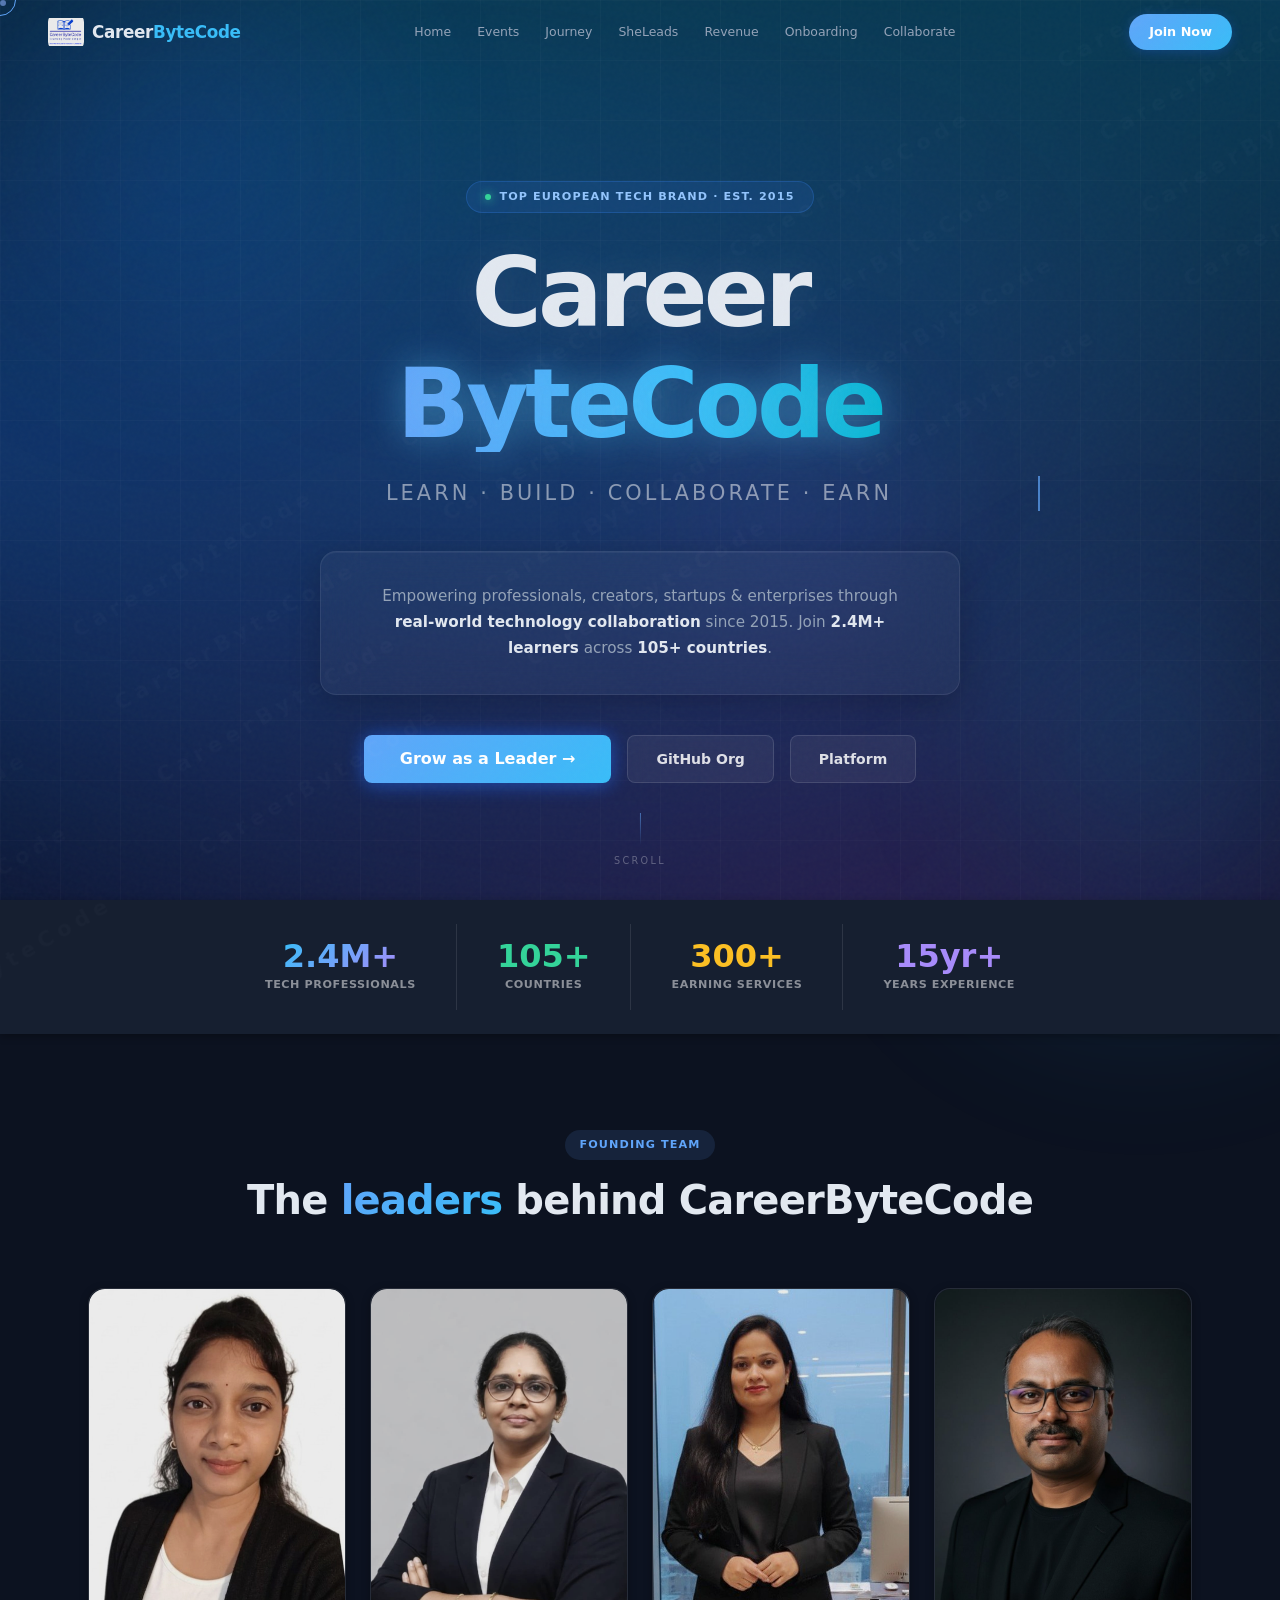
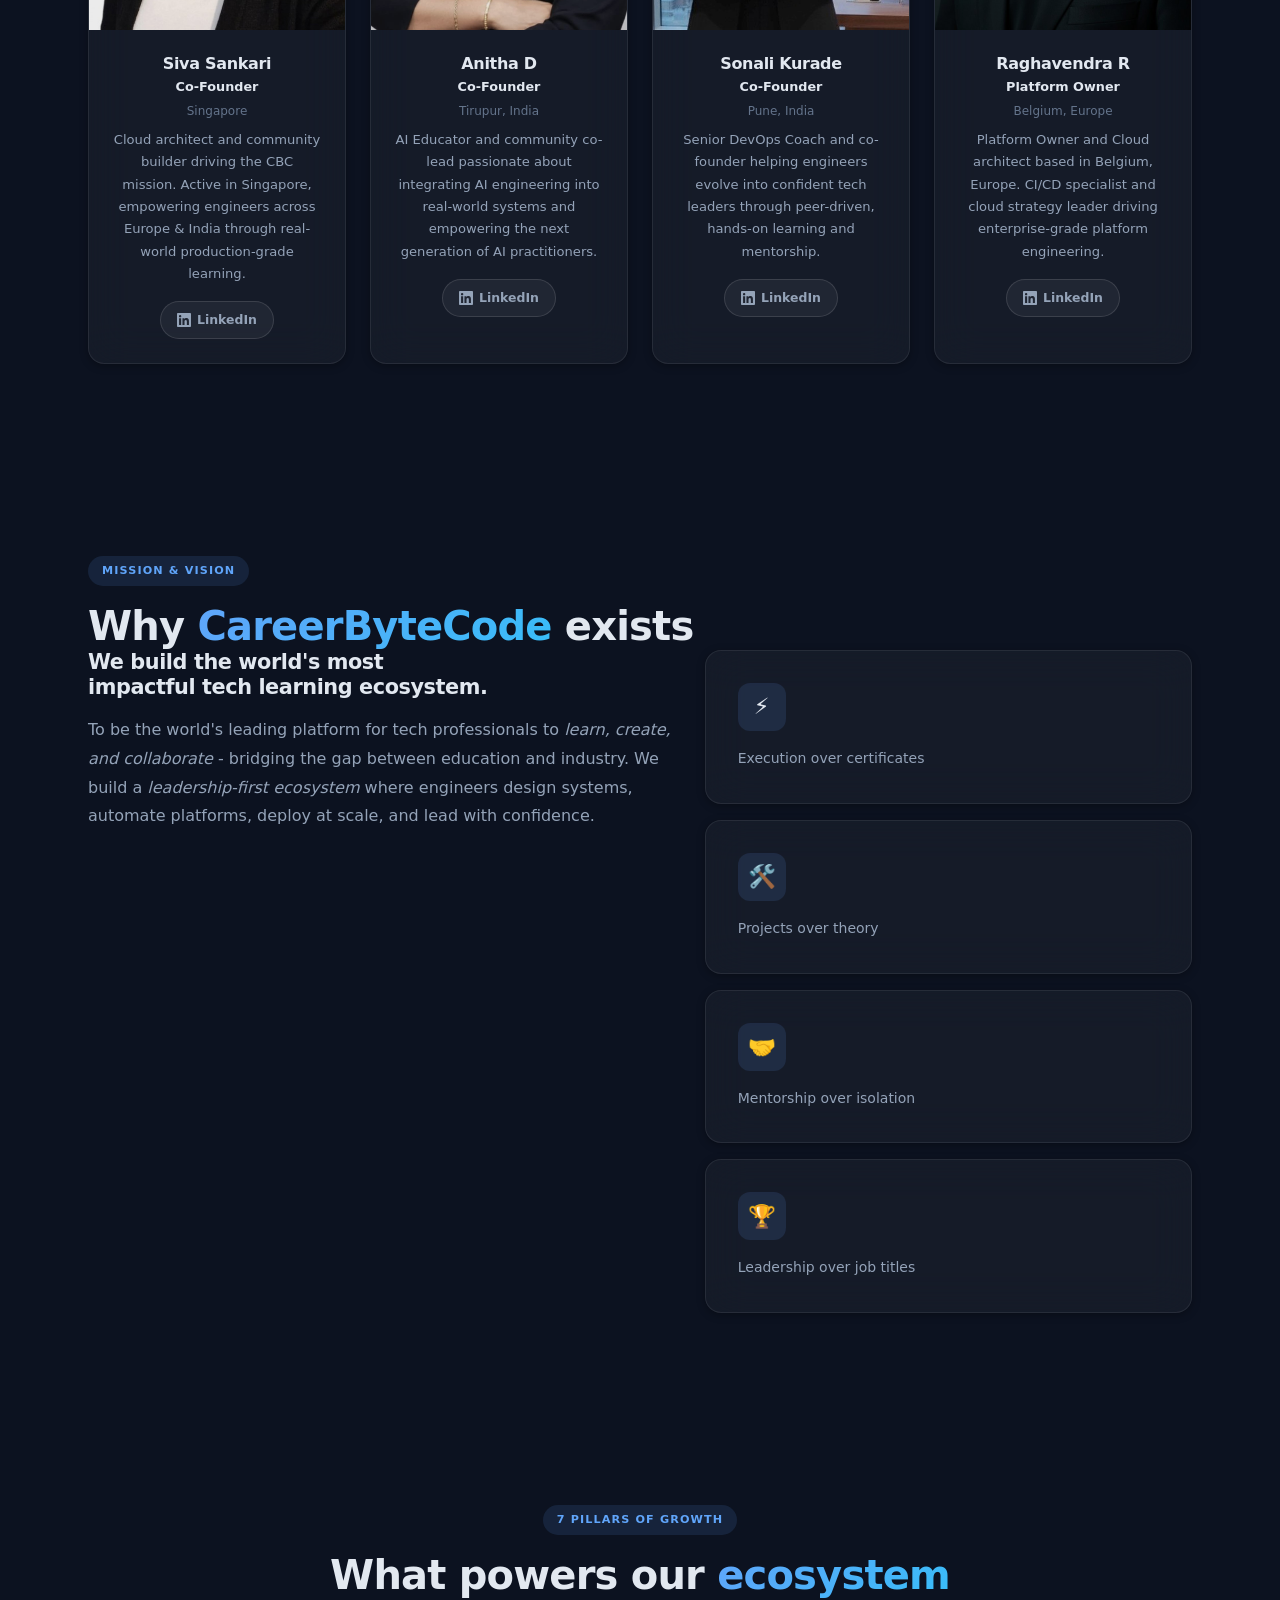
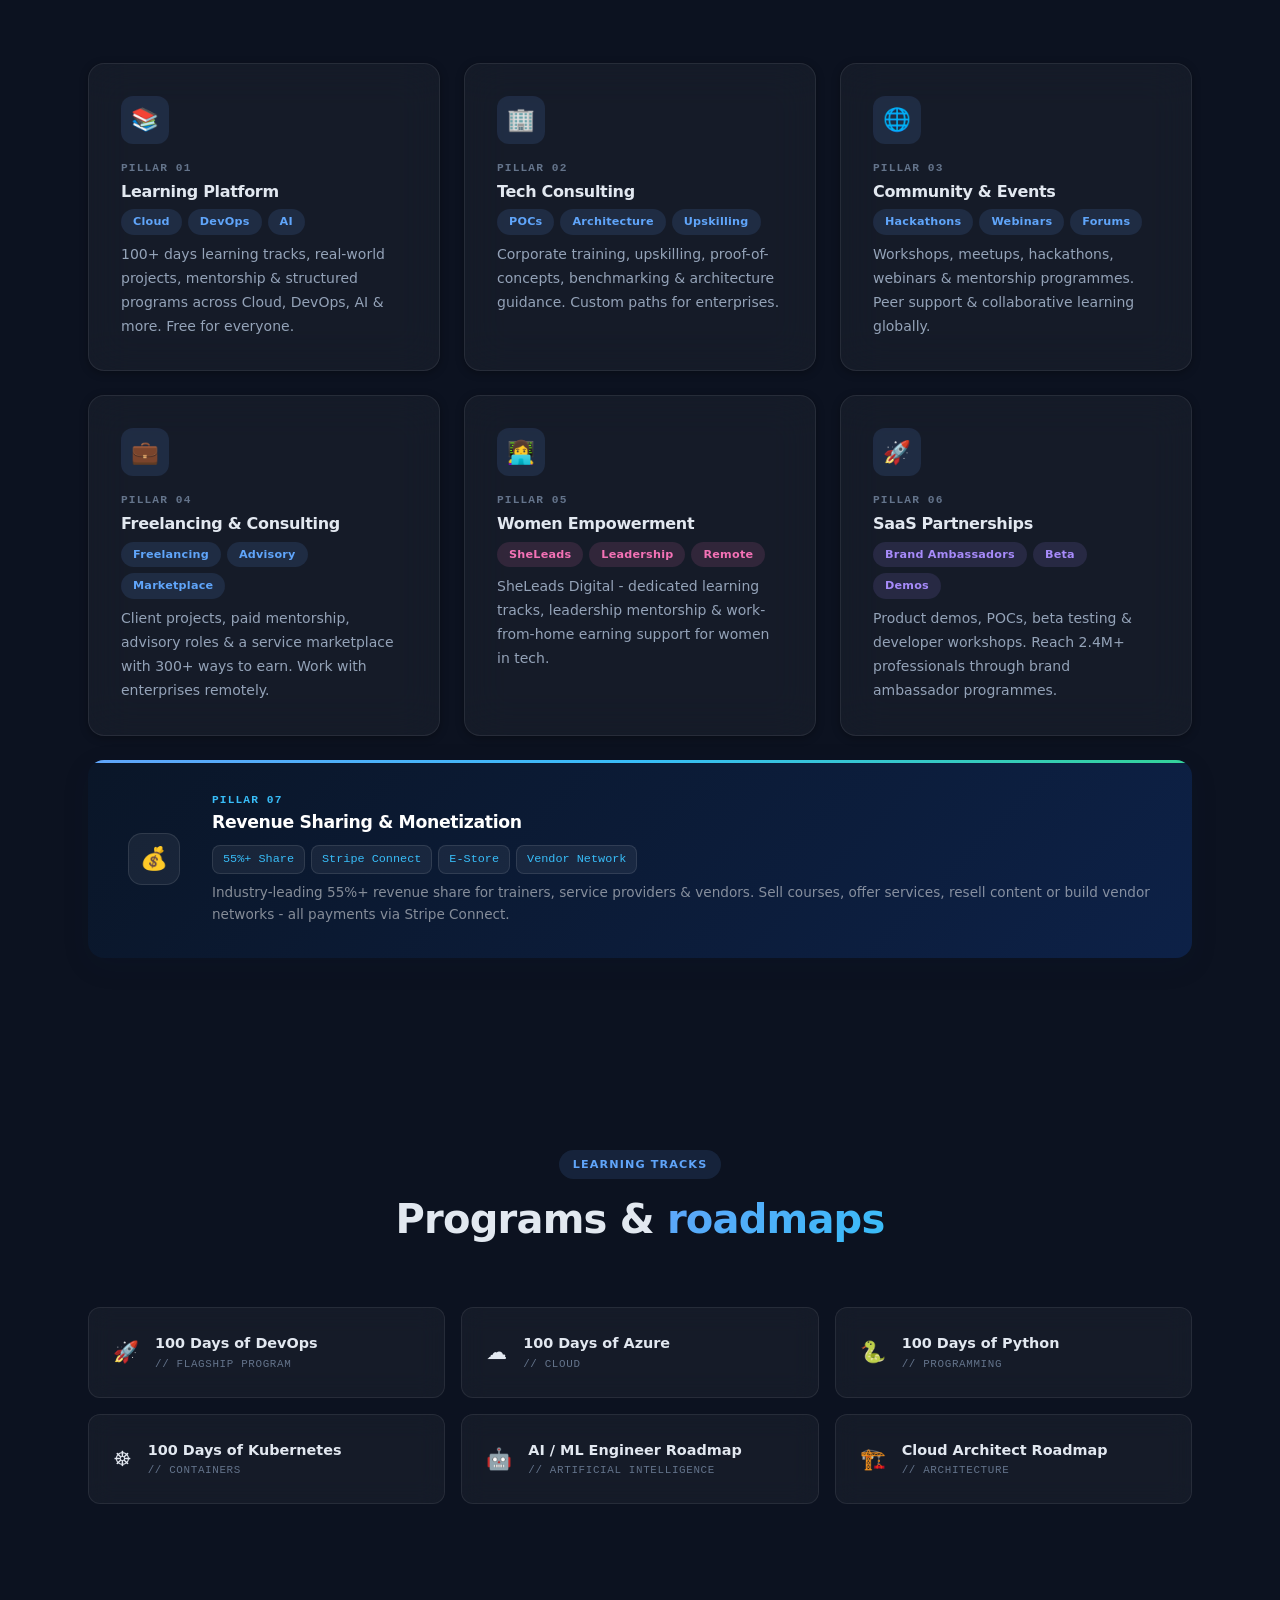
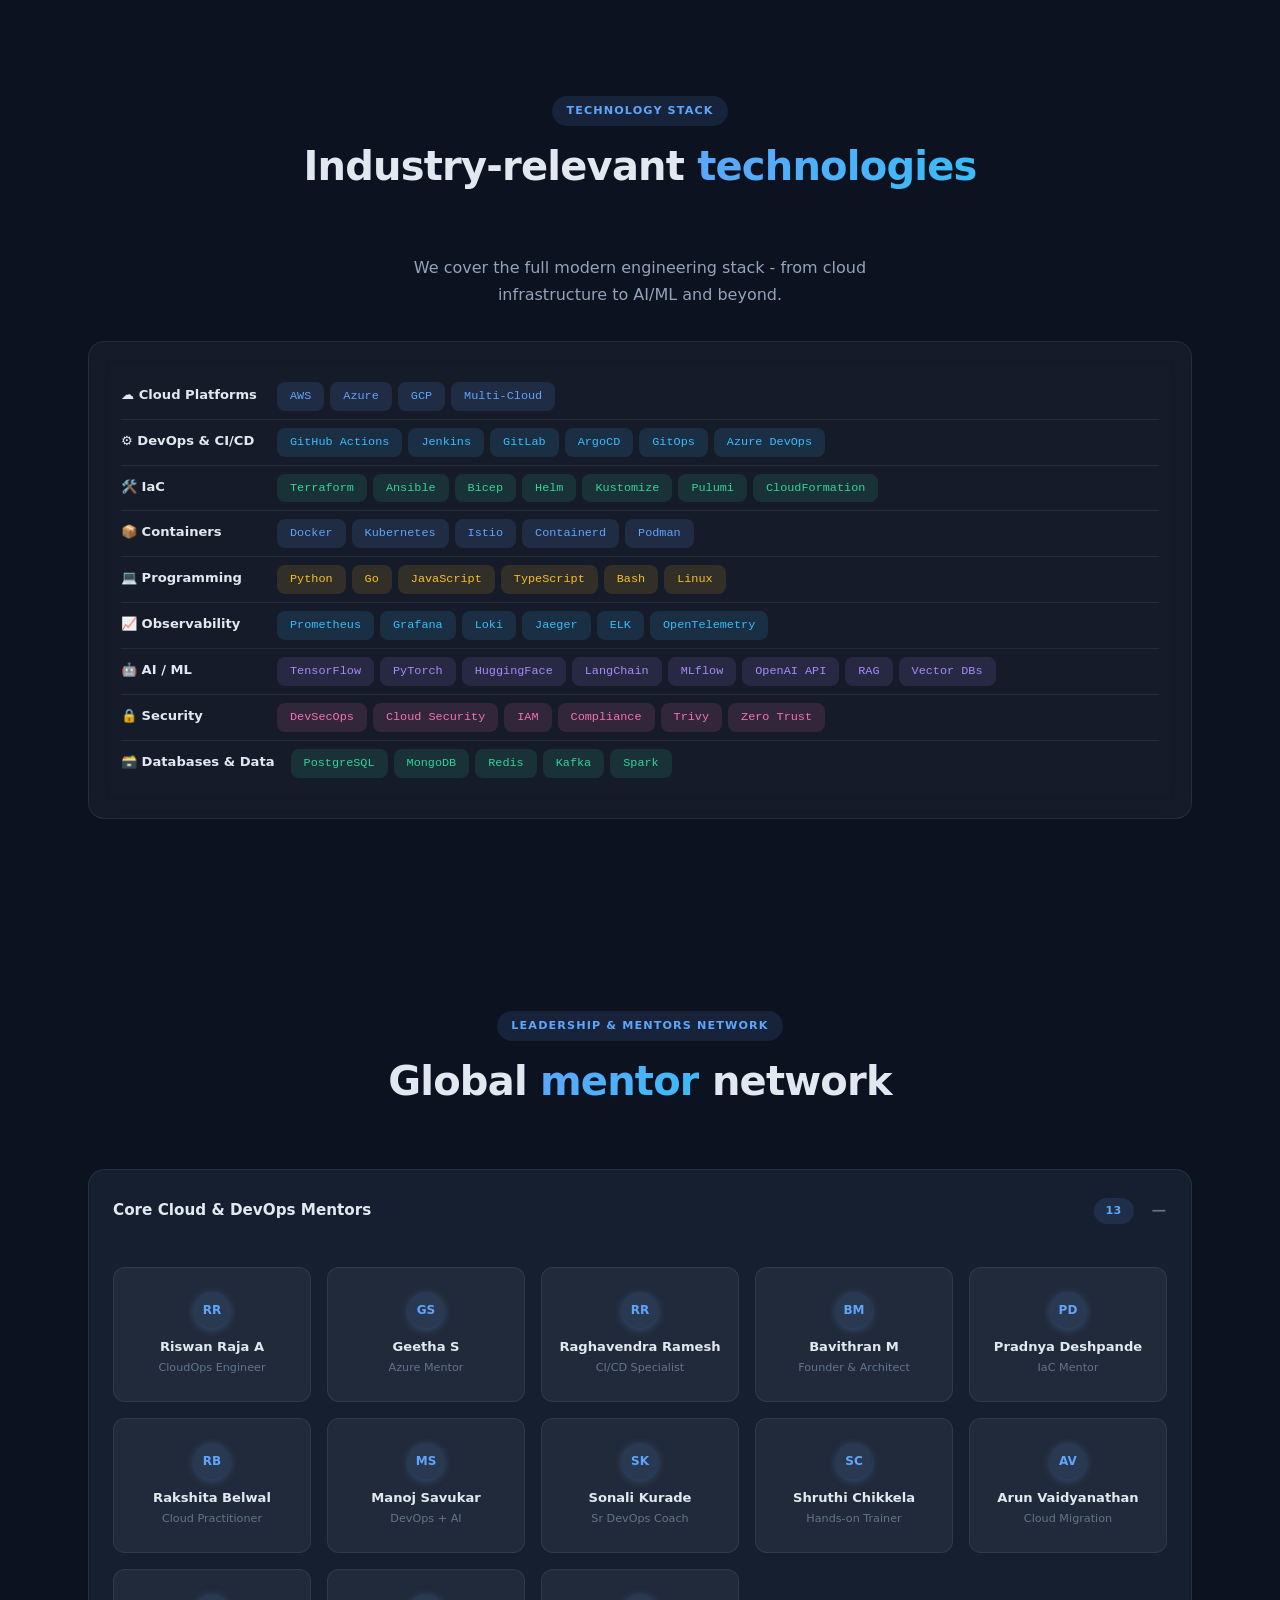
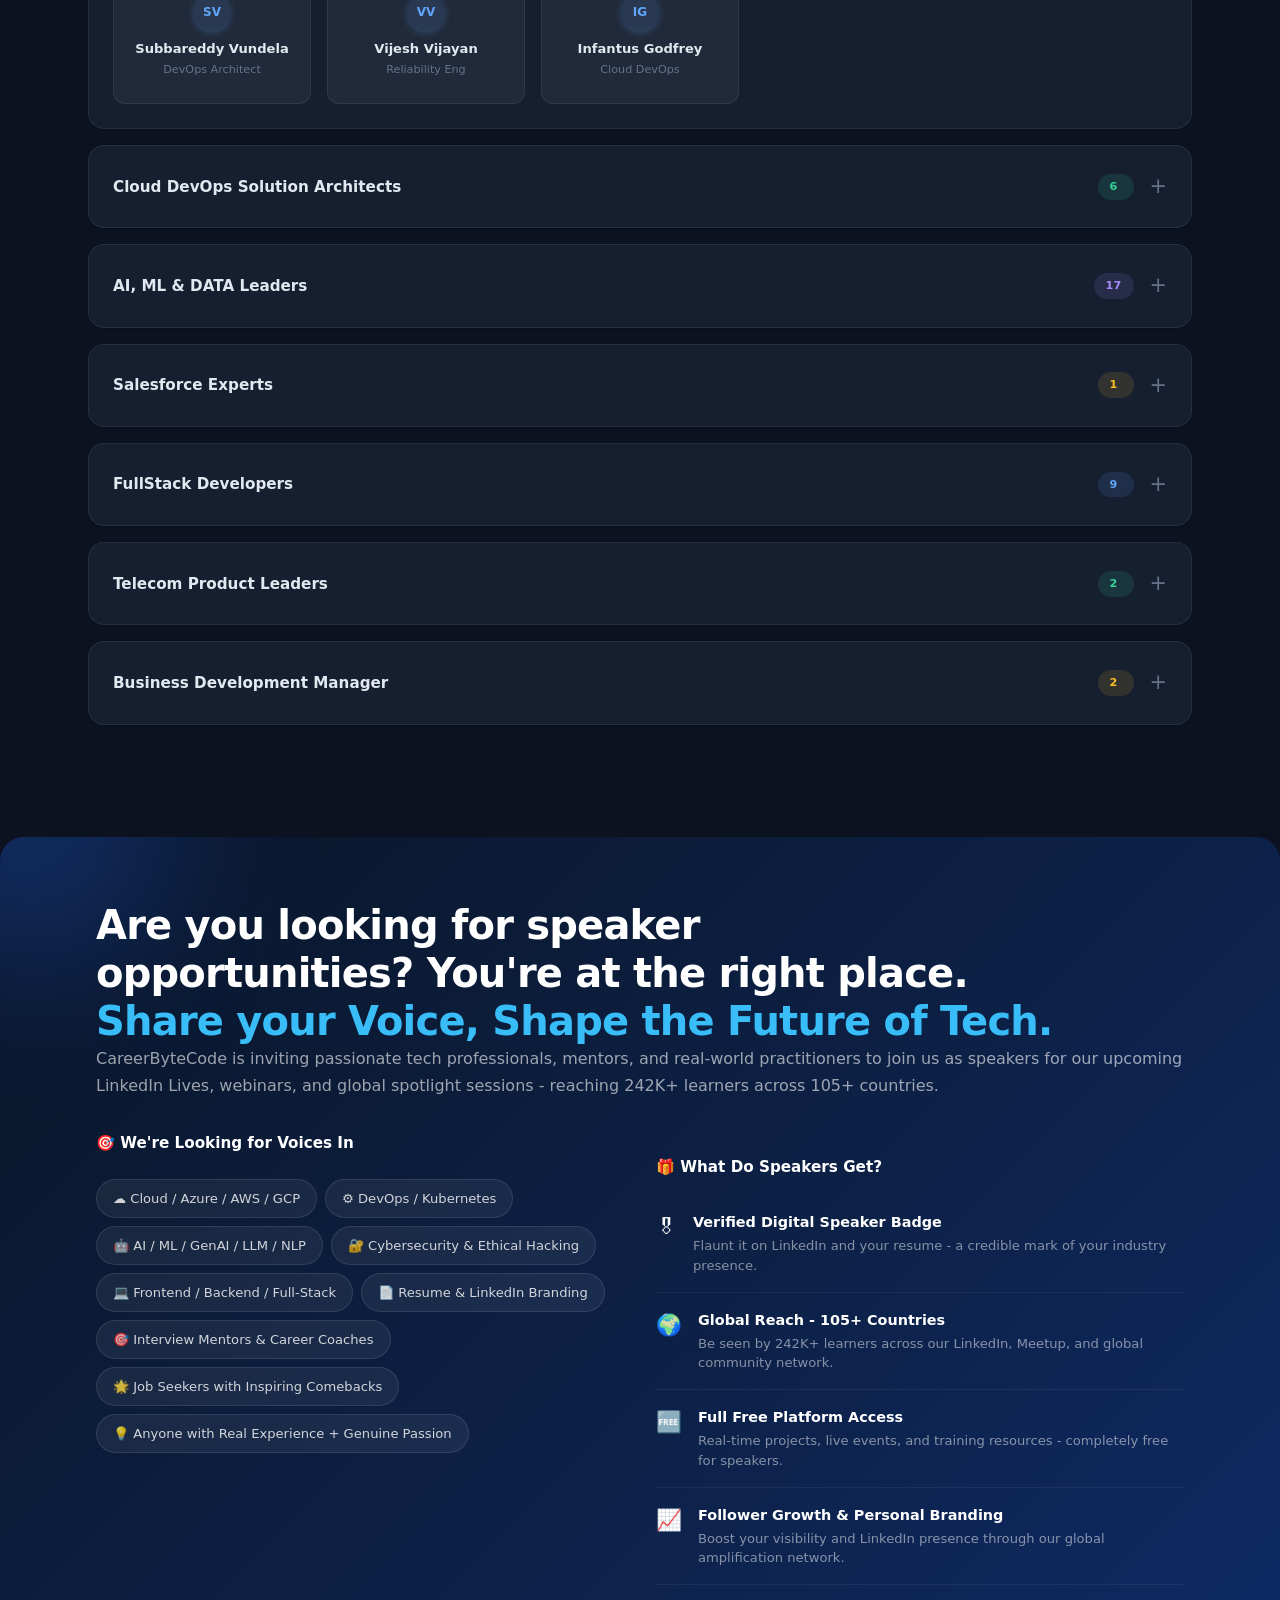
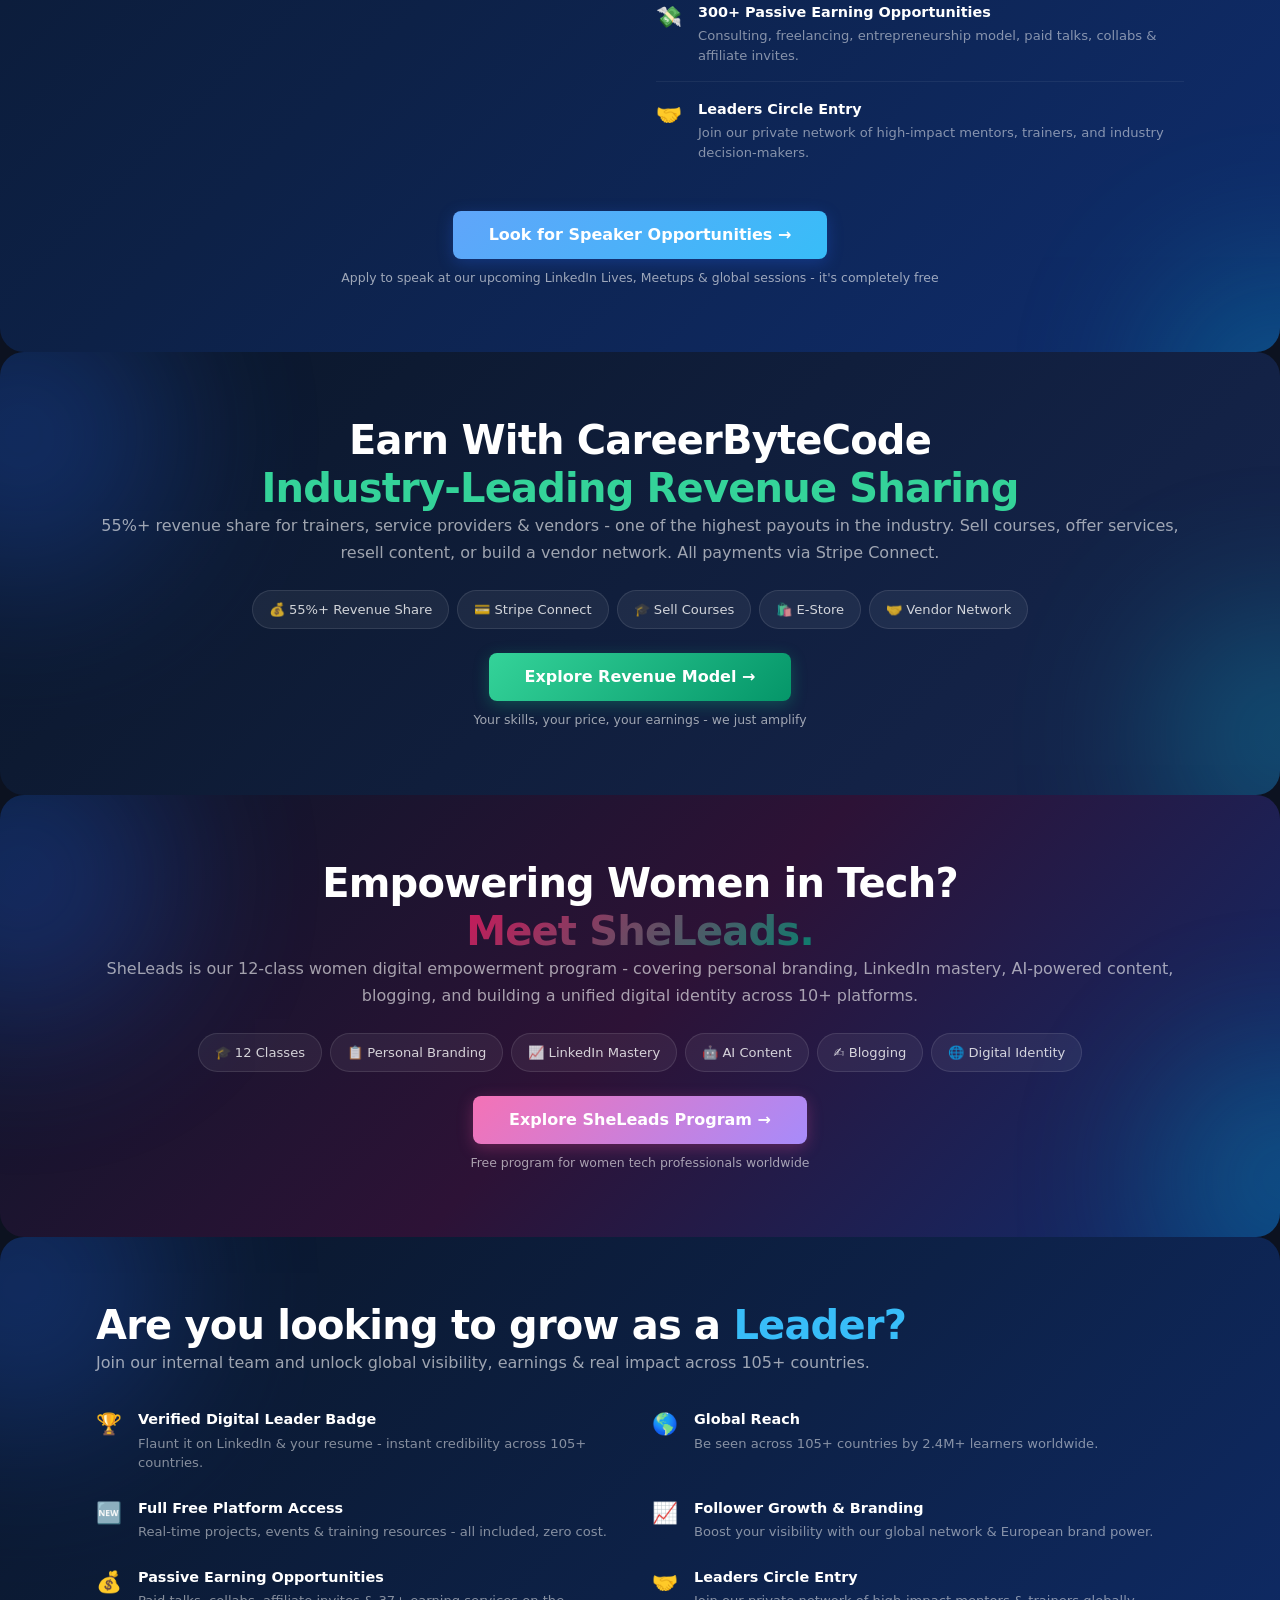
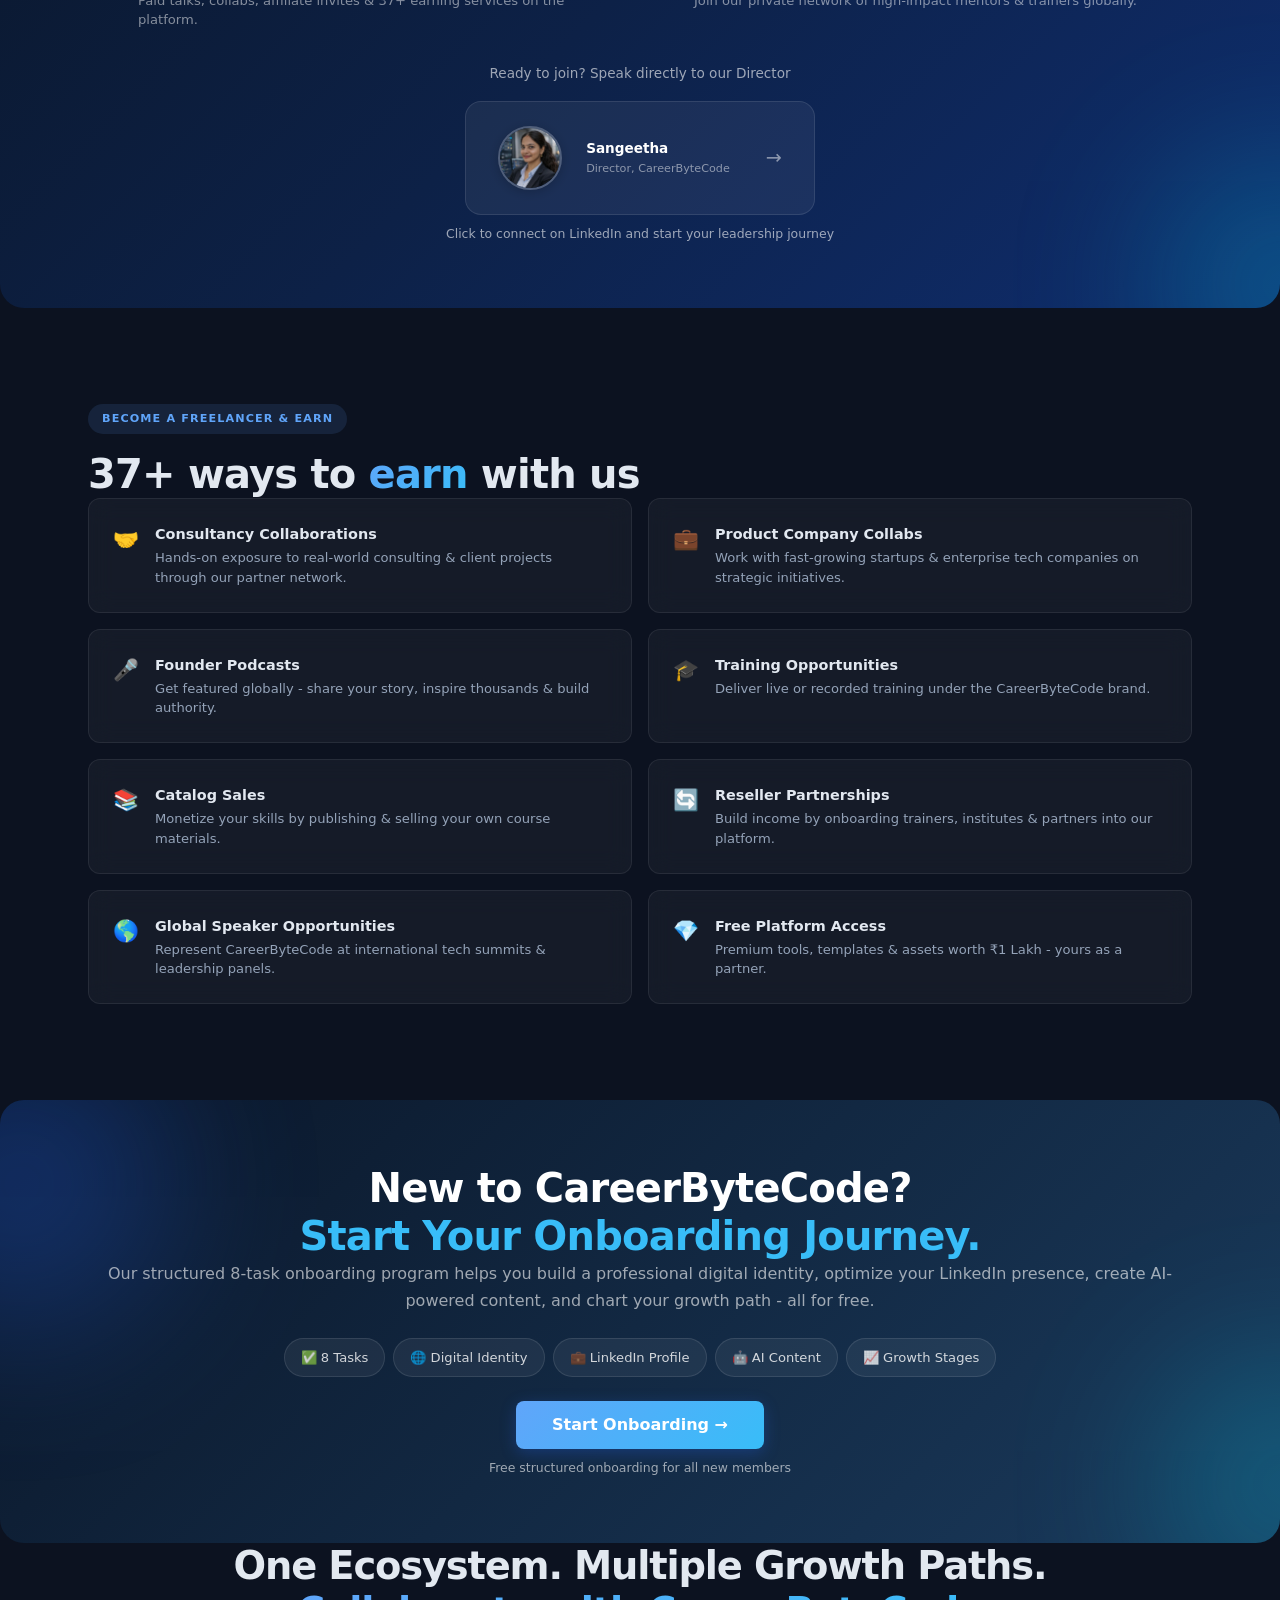
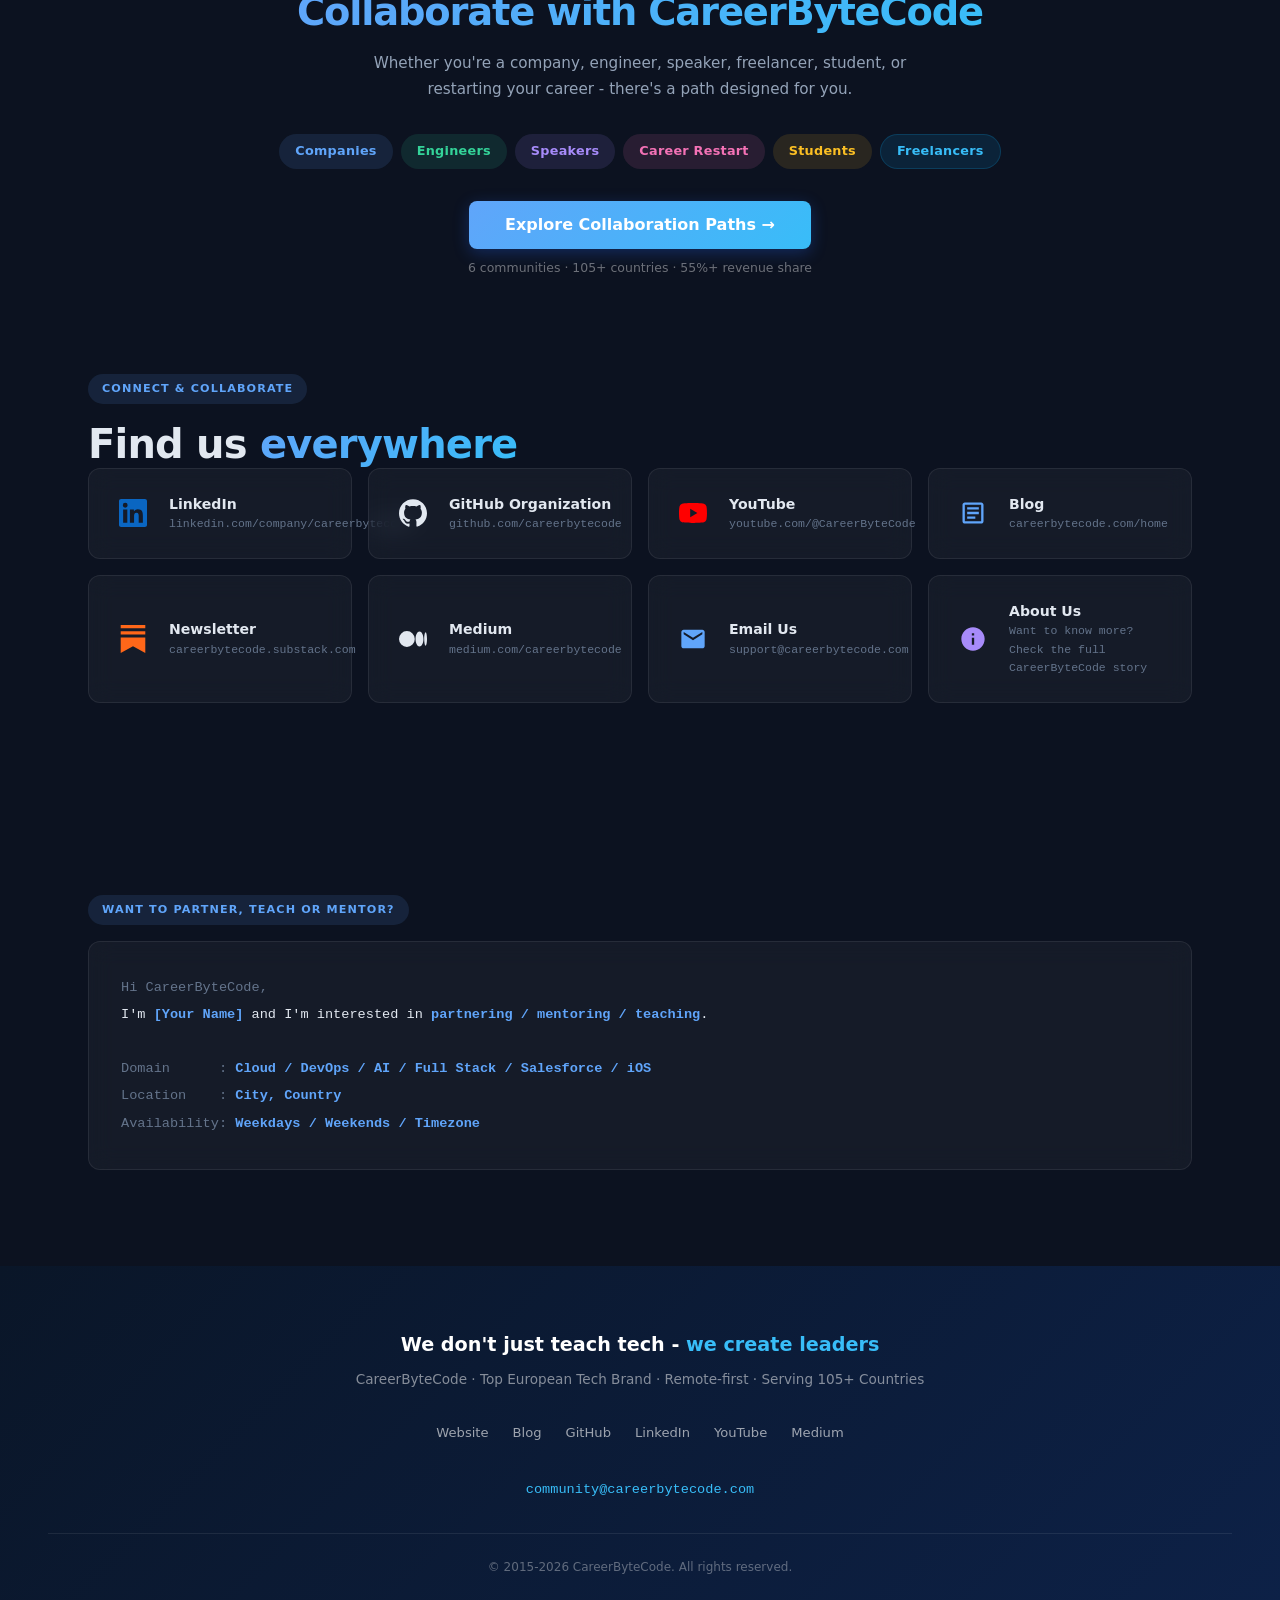
==== commit 40cffec8: "Add Our Journey page: physical event recap hub - New journey.html: dedicated page for physical tech " ====
--- a/index.html
+++ b/index.html
@@ -344,6 +344,7 @@
   <div class="nav__links">
     <a href="index.html" class="active">Home</a>
     <a href="events.html">Events</a>
+    <a href="journey.html">Journey</a>
     <a href="sheleads.html">SheLeads</a>
     <a href="revenue-models.html">Revenue</a>
     <a href="onboarding.html">Onboarding</a>
@@ -358,6 +359,7 @@
 <div class="nav__mobile" role="navigation" aria-label="Mobile navigation">
   <a href="index.html" class="active">Home</a>
   <a href="events.html">Events</a>
+  <a href="journey.html">Journey</a>
   <a href="sheleads.html">SheLeads</a>
   <a href="revenue-models.html">Revenue</a>
   <a href="onboarding.html">Onboarding</a>
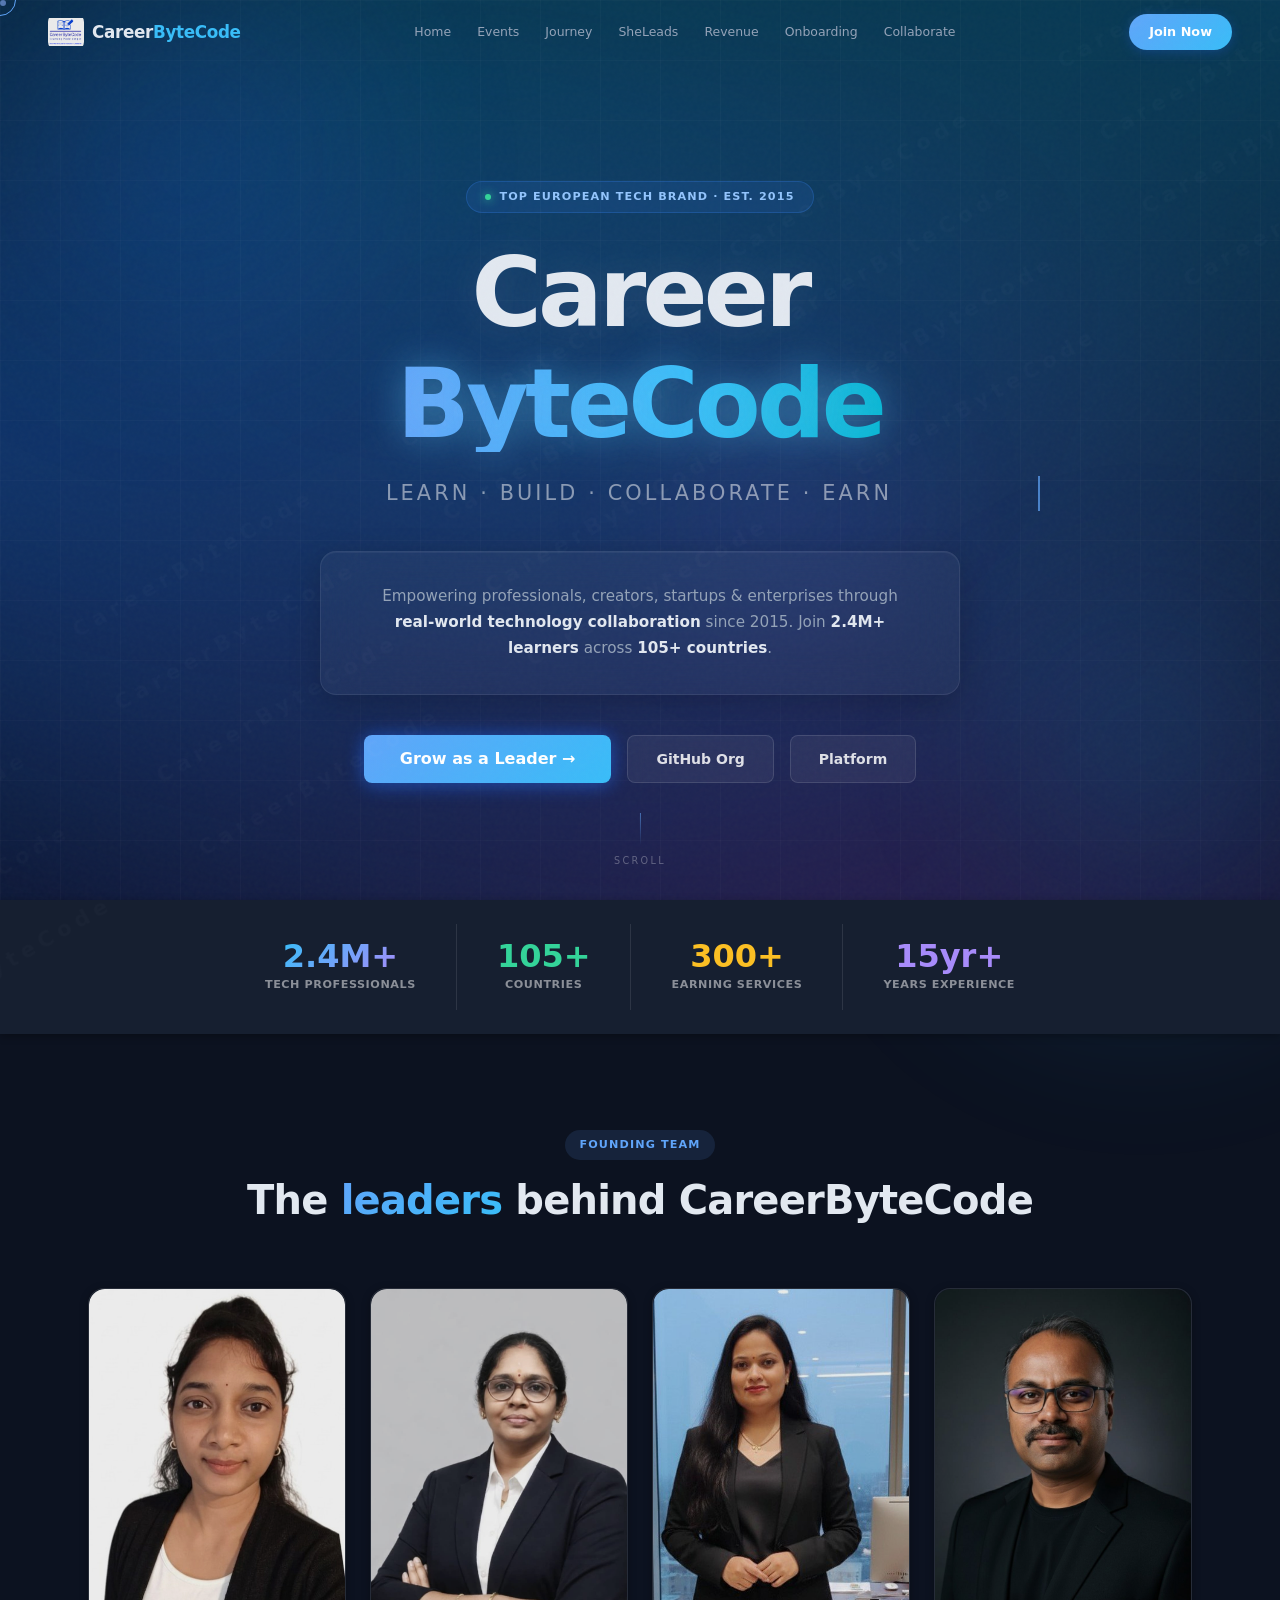
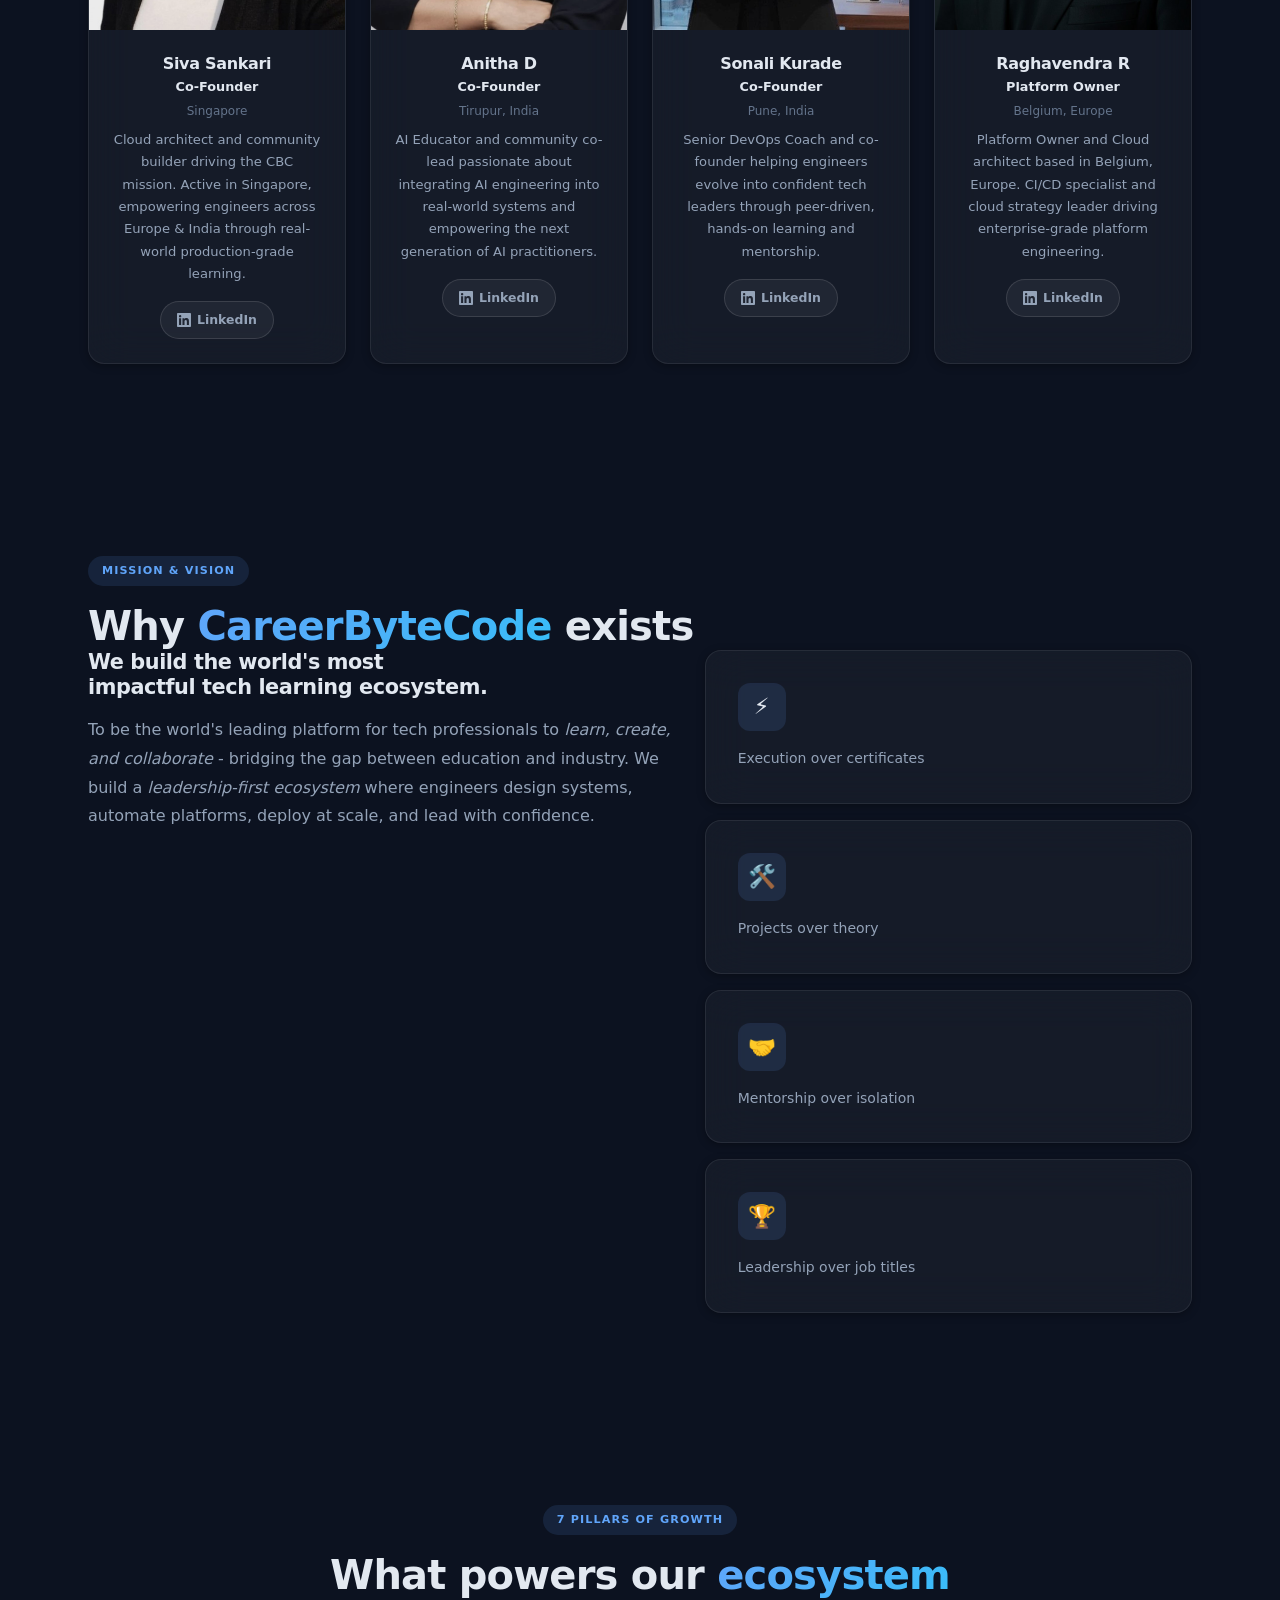
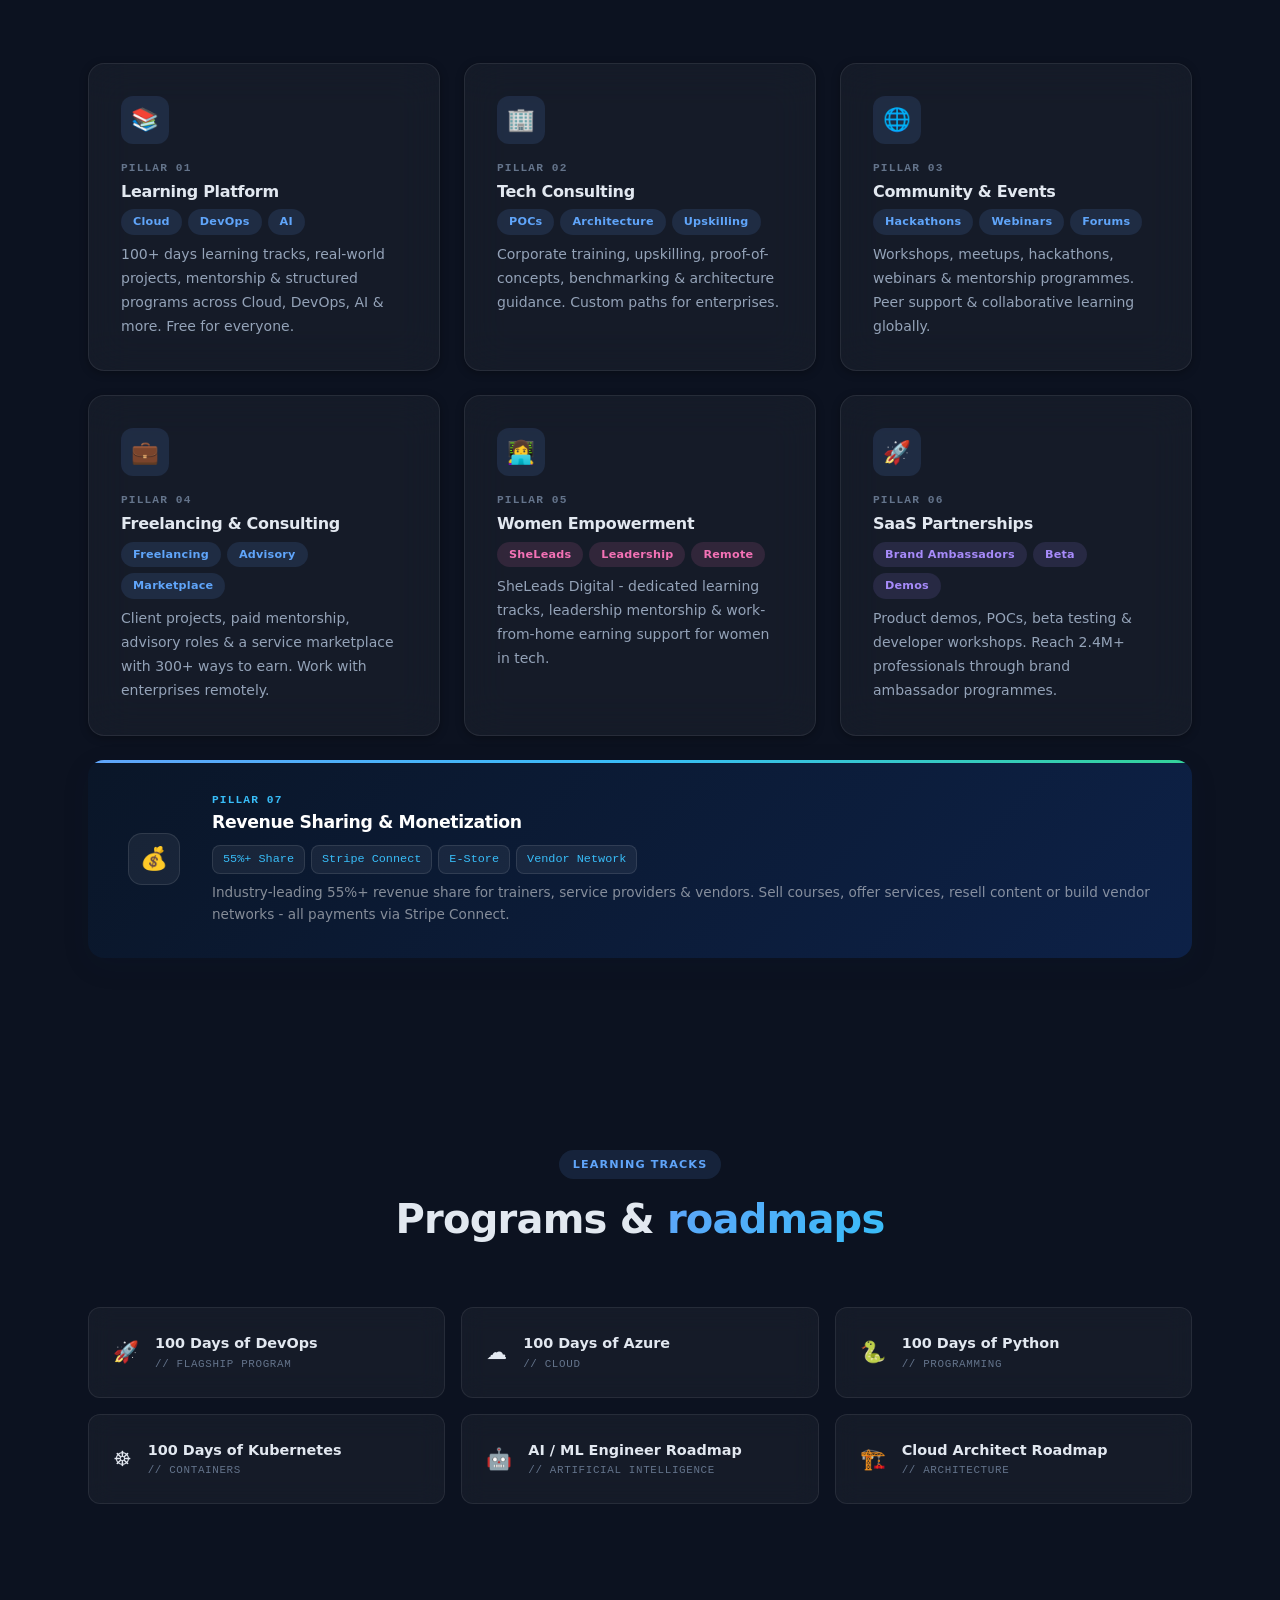
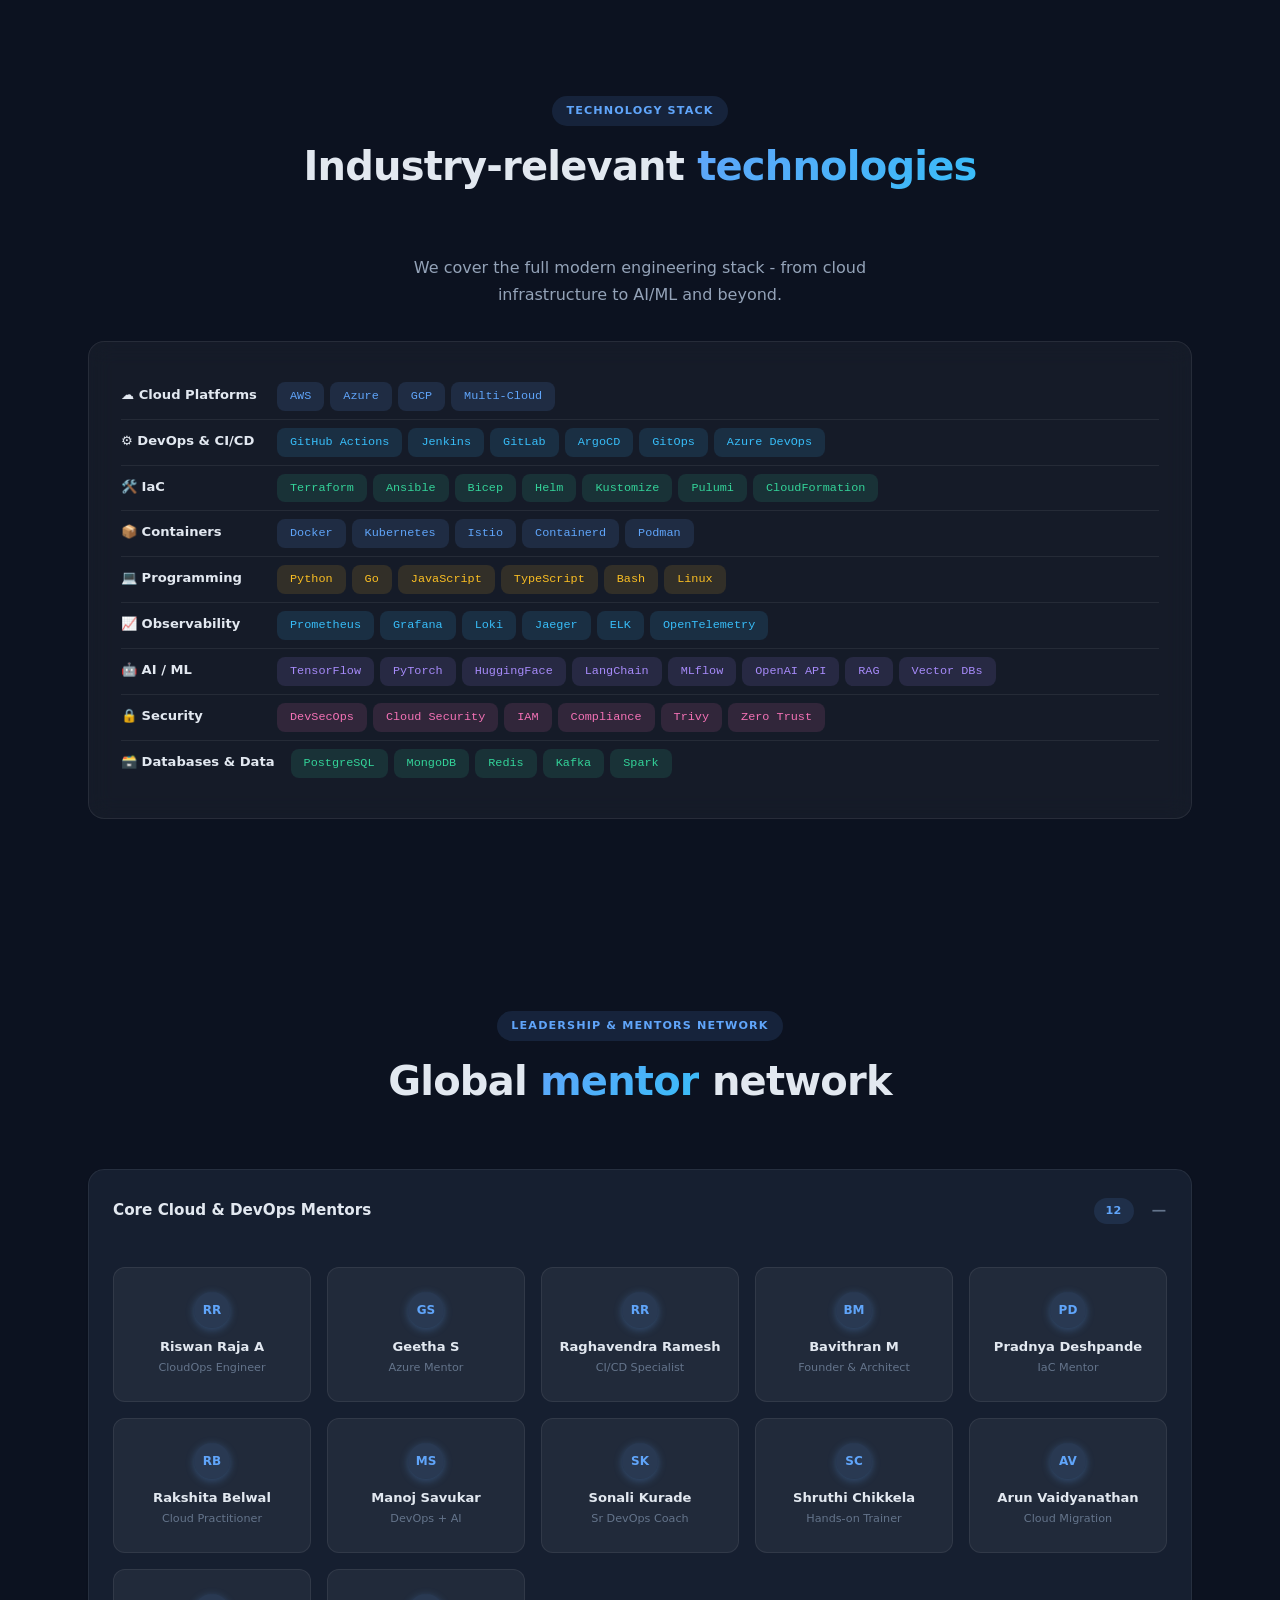
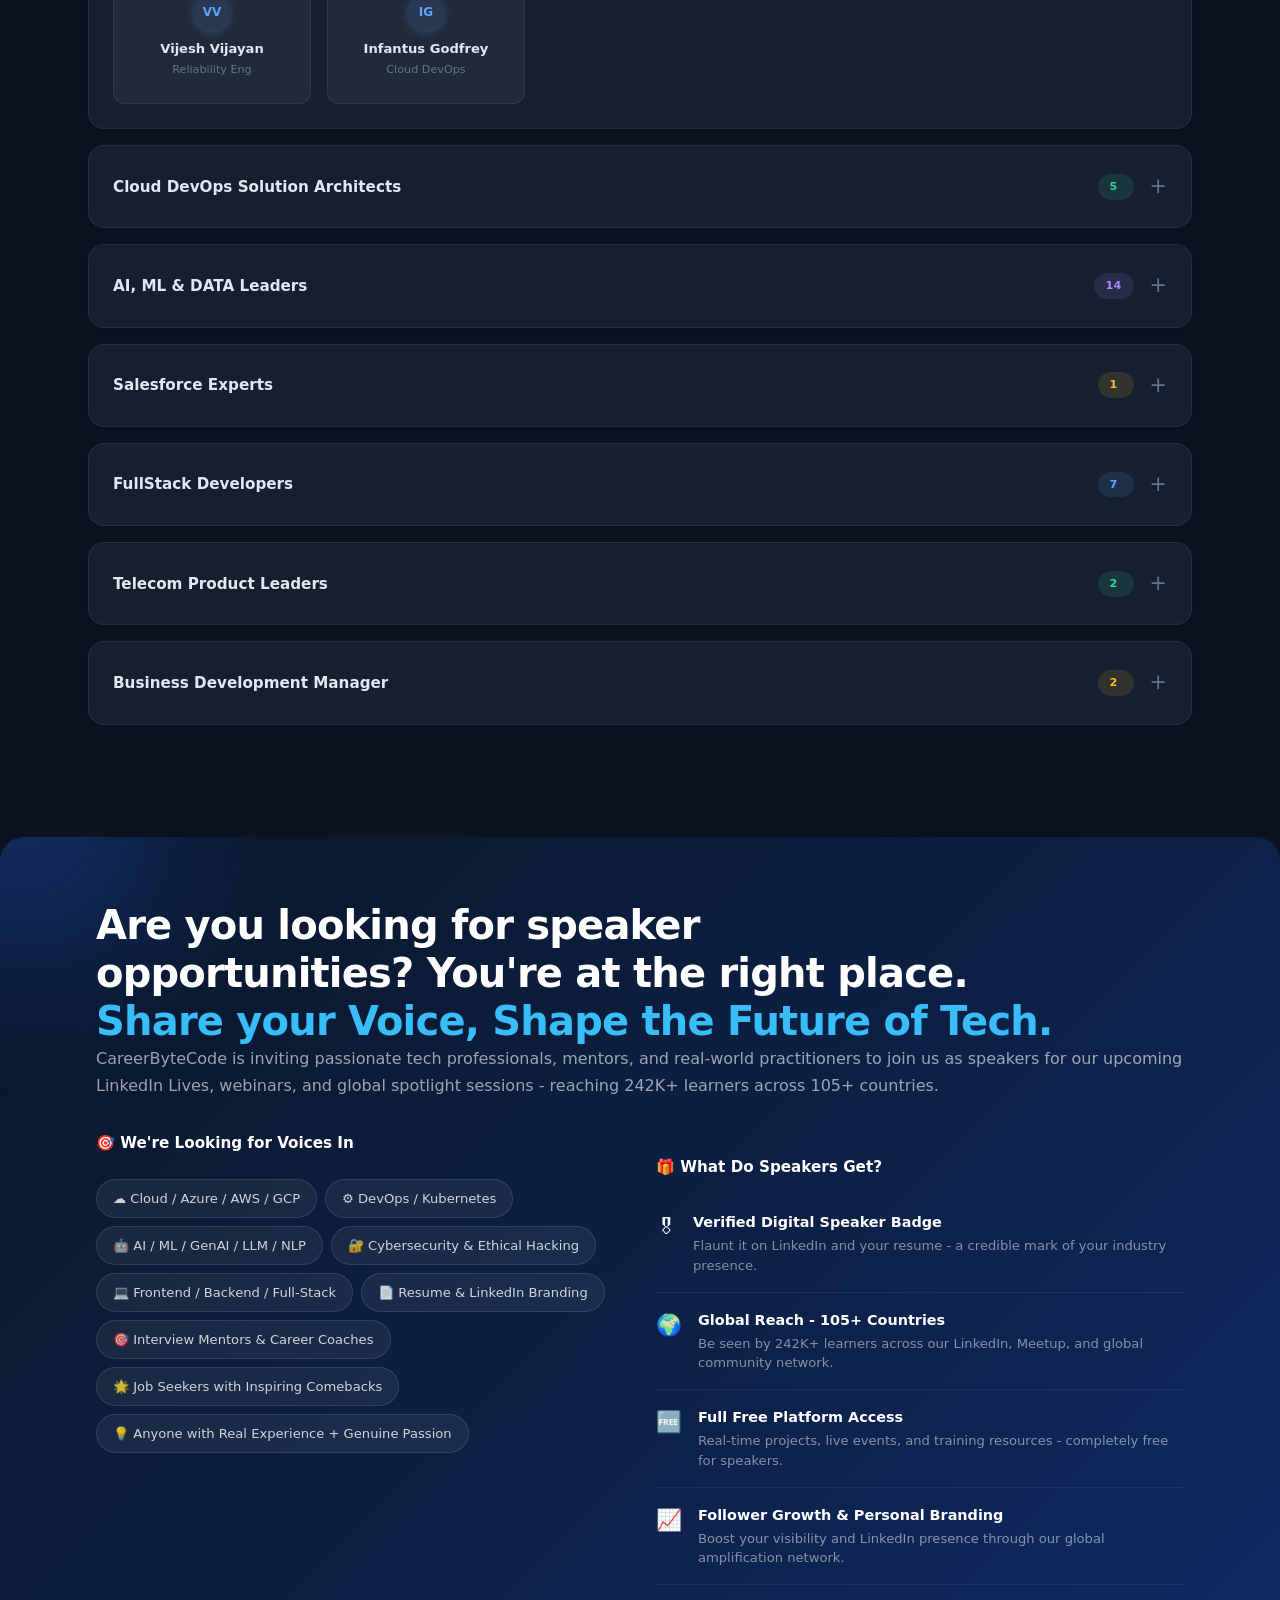
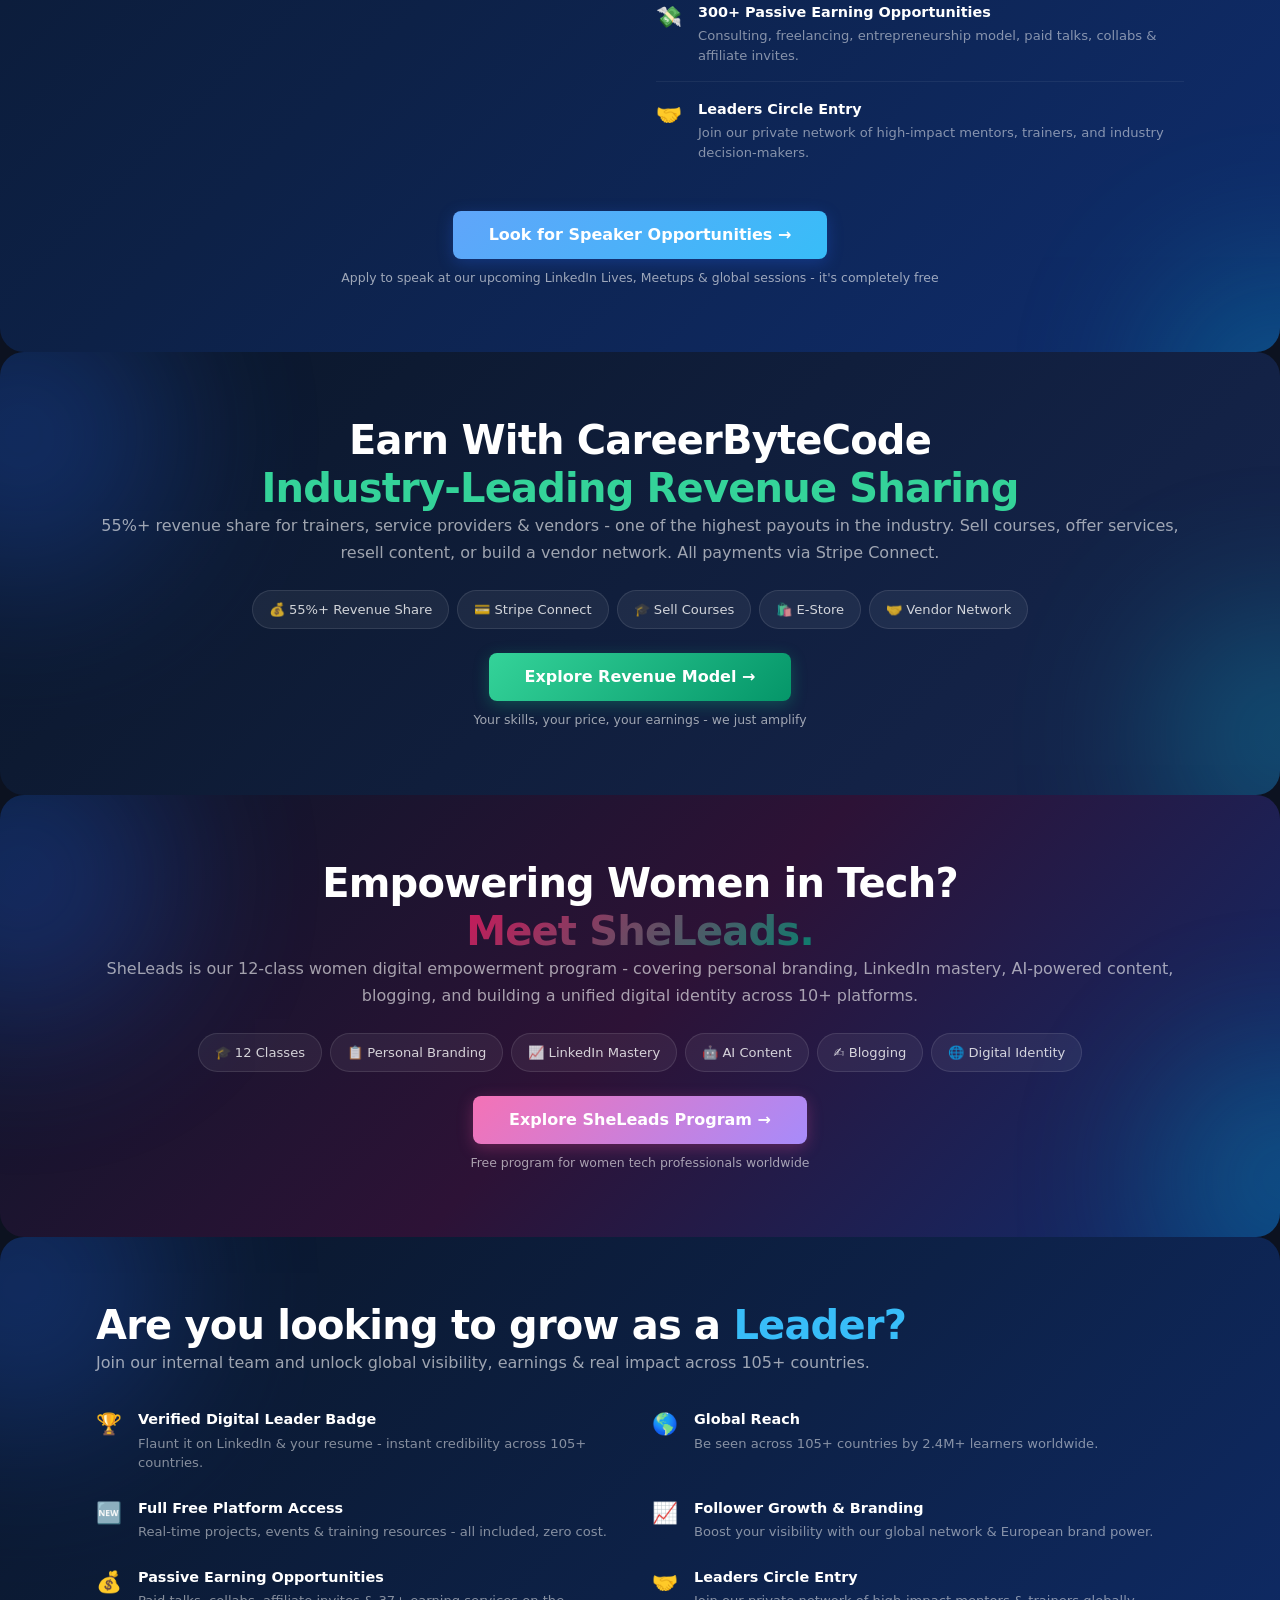
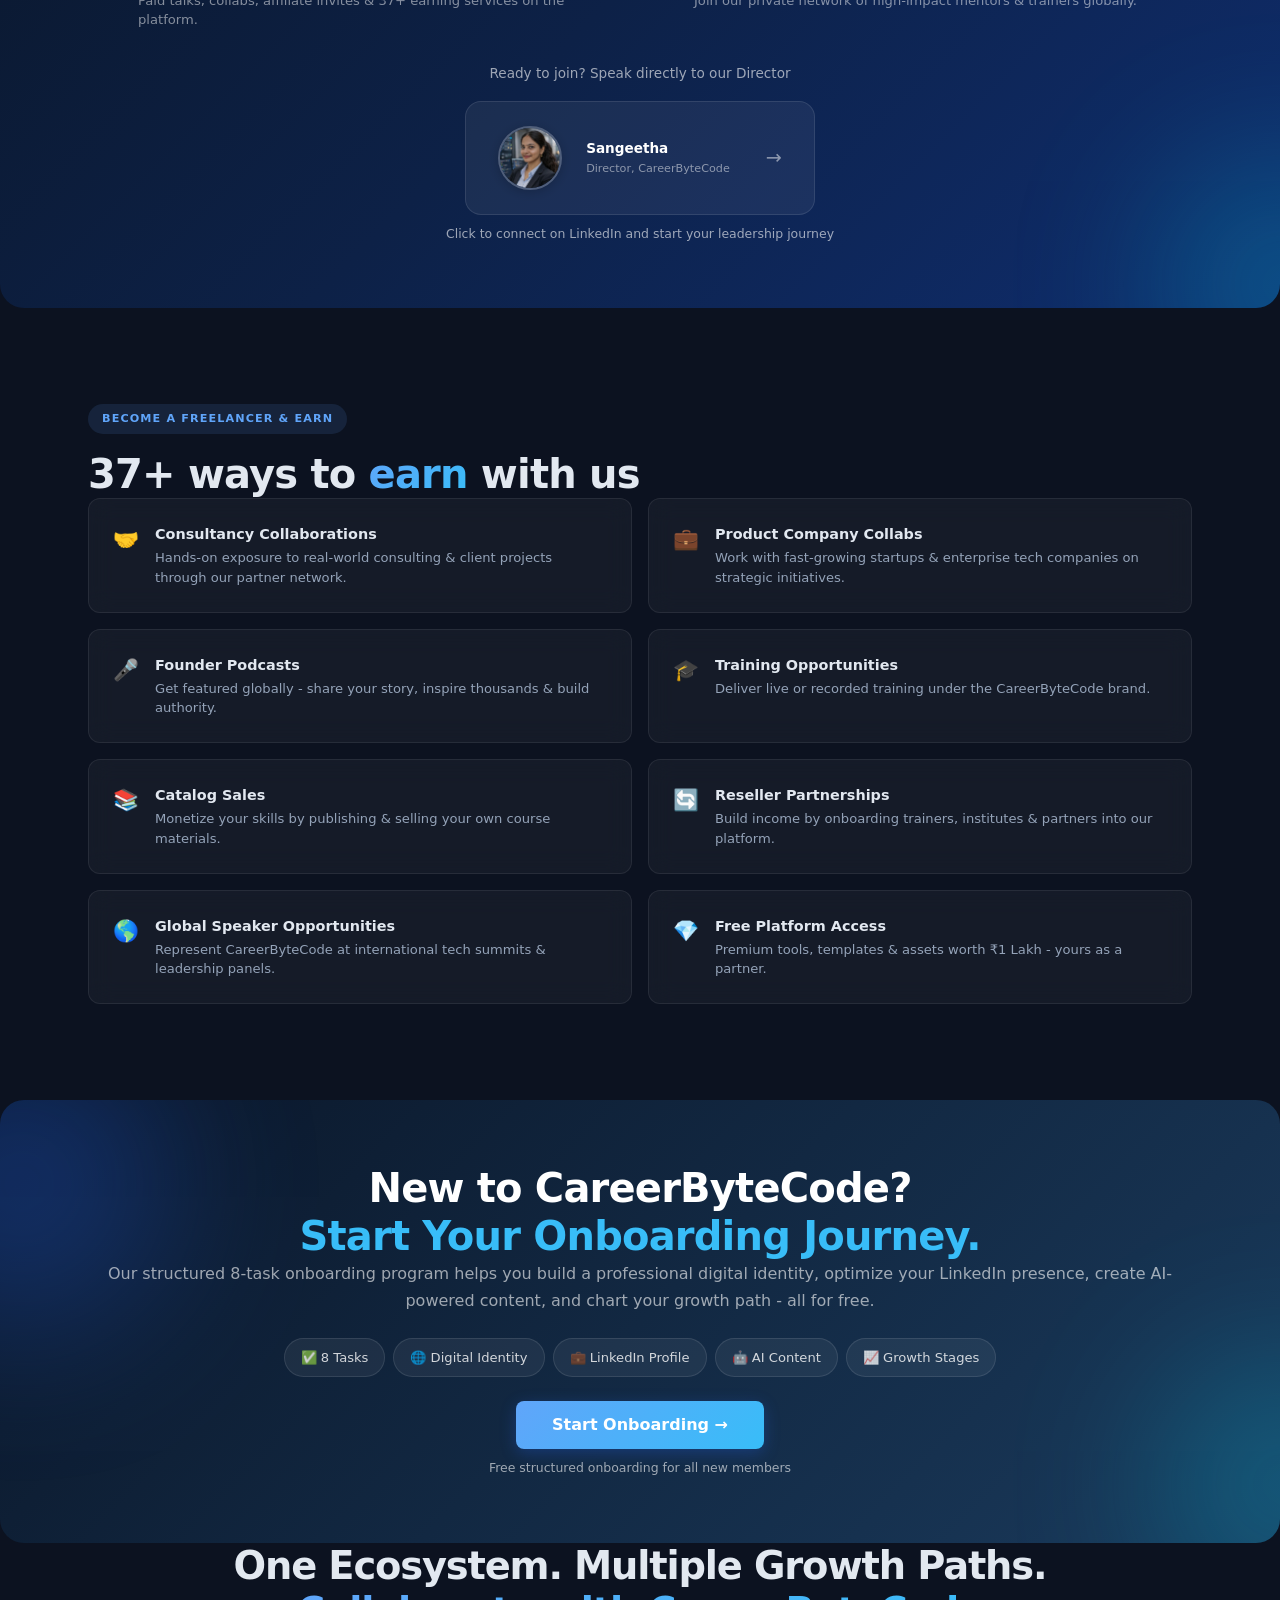
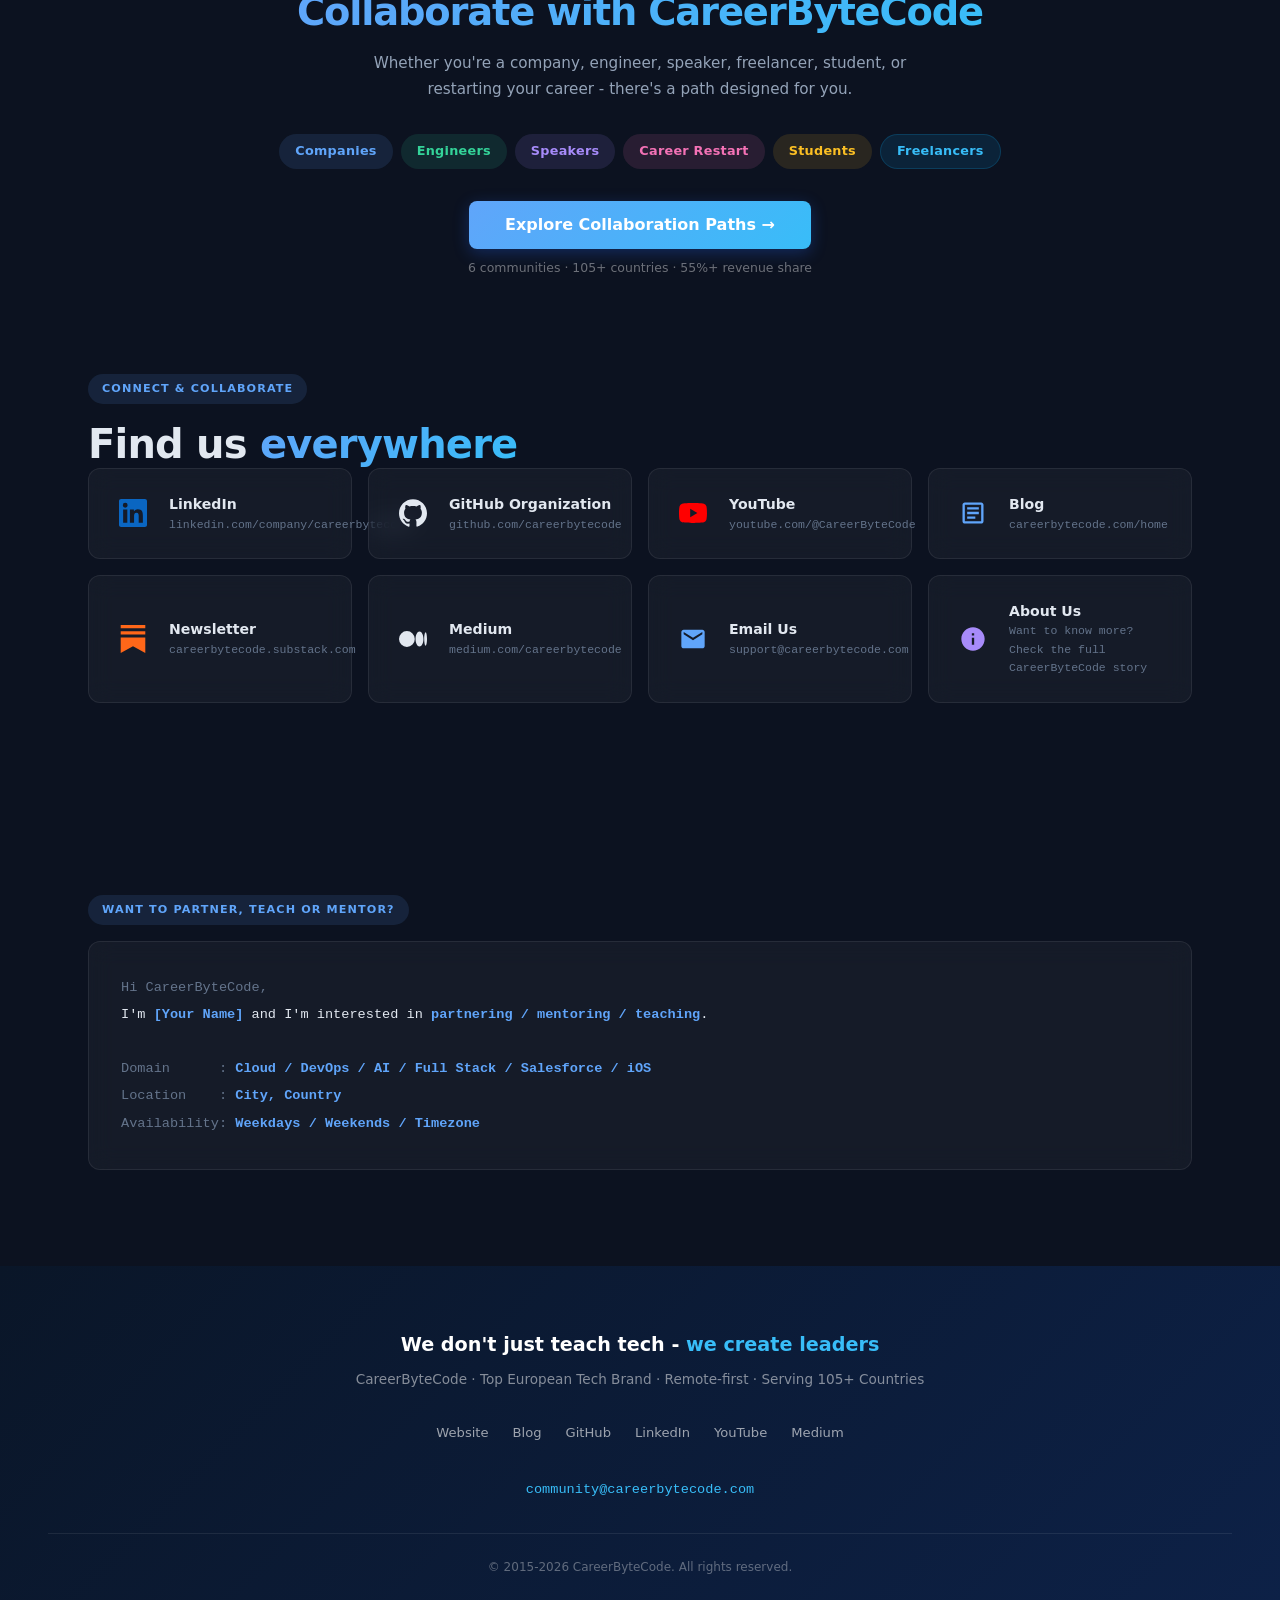
==== commit 5066a872: "Remove six mentors/speakers and update Pradnya's LinkedIn handle Remove Subbareddy Vundela, Bhavvya " ====
--- a/index.html
+++ b/index.html
@@ -633,7 +633,7 @@
 
   <!-- Core Cloud & DevOps Mentors -->
   <div data-accordion-item data-open>
-    <div data-accordion-head><span>Core Cloud &amp; DevOps Mentors</span><span class="badge badge--blue">13</span></div>
+    <div data-accordion-head><span>Core Cloud &amp; DevOps Mentors</span><span class="badge badge--blue">12</span></div>
     <div data-accordion-body>
       <div class="mentor-grid">
         <a class="mentor-card" href="https://www.linkedin.com/in/riswanrajacloud/" target="_blank" rel="noopener noreferrer" aria-label="Riswan Raja A">
@@ -656,7 +656,7 @@
           <div class="mentor-card__name">Bavithran M</div>
           <div class="mentor-card__role">Founder &amp; Architect</div>
         </a>
-        <a class="mentor-card" href="https://www.linkedin.com/in/clouddevopswithpradnya/" target="_blank" rel="noopener noreferrer" aria-label="Pradnya Deshpande">
+        <a class="mentor-card" href="https://www.linkedin.com/in/elevatewithpradnya/" target="_blank" rel="noopener noreferrer" aria-label="Pradnya Deshpande">
           <div class="mentor-card__avatar">PD</div>
           <div class="mentor-card__name">Pradnya Deshpande</div>
           <div class="mentor-card__role">IaC Mentor</div>
@@ -686,11 +686,6 @@
           <div class="mentor-card__name">Arun Vaidyanathan</div>
           <div class="mentor-card__role">Cloud Migration</div>
         </a>
-        <a class="mentor-card" href="https://www.linkedin.com/in/cloudbyvenkat/" target="_blank" rel="noopener noreferrer" aria-label="Subbareddy Vundela">
-          <div class="mentor-card__avatar">SV</div>
-          <div class="mentor-card__name">Subbareddy Vundela</div>
-          <div class="mentor-card__role">DevOps Architect</div>
-        </a>
         <a class="mentor-card" href="https://www.linkedin.com/in/vjcloudops/" target="_blank" rel="noopener noreferrer" aria-label="Vijesh Vijayan">
           <div class="mentor-card__avatar">VV</div>
           <div class="mentor-card__name">Vijesh Vijayan</div>
@@ -707,7 +702,7 @@
 
   <!-- Cloud DevOps Solution Architects -->
   <div data-accordion-item>
-    <div data-accordion-head><span>Cloud DevOps Solution Architects</span><span class="badge badge--green">6</span></div>
+    <div data-accordion-head><span>Cloud DevOps Solution Architects</span><span class="badge badge--green">5</span></div>
     <div data-accordion-body>
       <div class="mentor-grid">
         <a class="mentor-card" href="https://www.linkedin.com/in/riswanrajacloud/" target="_blank" rel="noopener noreferrer" aria-label="Riswan Raja A">
@@ -730,11 +725,6 @@
           <div class="mentor-card__name">Arun Vaidyanathan</div>
           <div class="mentor-card__role">Migration Lead</div>
         </a>
-        <a class="mentor-card" href="https://www.linkedin.com/in/cloudbyvenkat/" target="_blank" rel="noopener noreferrer" aria-label="Subbareddy Vundela">
-          <div class="mentor-card__avatar">SV</div>
-          <div class="mentor-card__name">Subbareddy Vundela</div>
-          <div class="mentor-card__role">Platform Arch</div>
-        </a>
         <a class="mentor-card" href="https://www.linkedin.com/in/vjcloudops/" target="_blank" rel="noopener noreferrer" aria-label="Vijesh Vijayan">
           <div class="mentor-card__avatar">VV</div>
           <div class="mentor-card__name">Vijesh Vijayan</div>
@@ -746,7 +736,7 @@
 
   <!-- AI, ML & DATA Leaders -->
   <div data-accordion-item>
-    <div data-accordion-head><span>AI, ML &amp; DATA Leaders</span><span class="badge badge--purple">17</span></div>
+    <div data-accordion-head><span>AI, ML &amp; DATA Leaders</span><span class="badge badge--purple">14</span></div>
     <div data-accordion-body>
       <div class="mentor-grid">
         <a class="mentor-card" href="https://www.linkedin.com/in/aiwithkiruthiga/" target="_blank" rel="noopener noreferrer" aria-label="Kiruthiga Ravi">
@@ -807,21 +797,6 @@
         <a class="mentor-card" href="https://www.linkedin.com/in/jyoshika12/" target="_blank" rel="noopener noreferrer" aria-label="Jyoshika Reddy">
           <div class="mentor-card__avatar">JR</div>
           <div class="mentor-card__name">Jyoshika Reddy</div>
-          <div class="mentor-card__role">AI Engineer</div>
-        </a>
-        <a class="mentor-card" href="https://www.linkedin.com/in/bhavvya-yavanthika-64172332b/" target="_blank" rel="noopener noreferrer" aria-label="Bhavvya Y">
-          <div class="mentor-card__avatar">BY</div>
-          <div class="mentor-card__name">Bhavvya Y</div>
-          <div class="mentor-card__role">AI Engineer</div>
-        </a>
-        <a class="mentor-card" href="https://www.linkedin.com/in/amrithajkumar/" target="_blank" rel="noopener noreferrer" aria-label="Amritha J">
-          <div class="mentor-card__avatar">AJ</div>
-          <div class="mentor-card__name">Amritha J</div>
-          <div class="mentor-card__role">AI Engineer</div>
-        </a>
-        <a class="mentor-card" href="https://www.linkedin.com/in/aidharanigas/" target="_blank" rel="noopener noreferrer" aria-label="Dharaniga Subramanian">
-          <div class="mentor-card__avatar">DS</div>
-          <div class="mentor-card__name">Dharaniga Subramanian</div>
           <div class="mentor-card__role">AI Engineer</div>
         </a>
         <a class="mentor-card" href="https://www.linkedin.com/in/manishkumarai/" target="_blank" rel="noopener noreferrer" aria-label="Manish Kumar">
@@ -869,7 +844,7 @@
 
   <!-- FullStack Developers -->
   <div data-accordion-item>
-    <div data-accordion-head><span>FullStack Developers</span><span class="badge badge--blue">9</span></div>
+    <div data-accordion-head><span>FullStack Developers</span><span class="badge badge--blue">7</span></div>
     <div data-accordion-body>
       <div class="mentor-grid">
         <a class="mentor-card" href="https://www.linkedin.com/in/minithras/" target="_blank" rel="noopener noreferrer" aria-label="Minithra S">
@@ -890,16 +865,6 @@
         <a class="mentor-card" href="https://www.linkedin.com/in/navixgr/" target="_blank" rel="noopener noreferrer" aria-label="Naveen G.R">
           <div class="mentor-card__avatar">NG</div>
           <div class="mentor-card__name">Naveen G.R</div>
-          <div class="mentor-card__role">FullStack Dev</div>
-        </a>
-        <a class="mentor-card" href="https://www.linkedin.com/in/sasikumarstyle/" target="_blank" rel="noopener noreferrer" aria-label="Sasikumar S">
-          <div class="mentor-card__avatar">SS</div>
-          <div class="mentor-card__name">Sasikumar S</div>
-          <div class="mentor-card__role">Sr FullStack Dev</div>
-        </a>
-        <a class="mentor-card" href="https://www.linkedin.com/in/buildwithreshu/" target="_blank" rel="noopener noreferrer" aria-label="Reshma V">
-          <div class="mentor-card__avatar">RV</div>
-          <div class="mentor-card__name">Reshma V</div>
           <div class="mentor-card__role">FullStack Dev</div>
         </a>
         <a class="mentor-card" href="https://www.linkedin.com/in/aravindbyte/" target="_blank" rel="noopener noreferrer" aria-label="Aravind A">
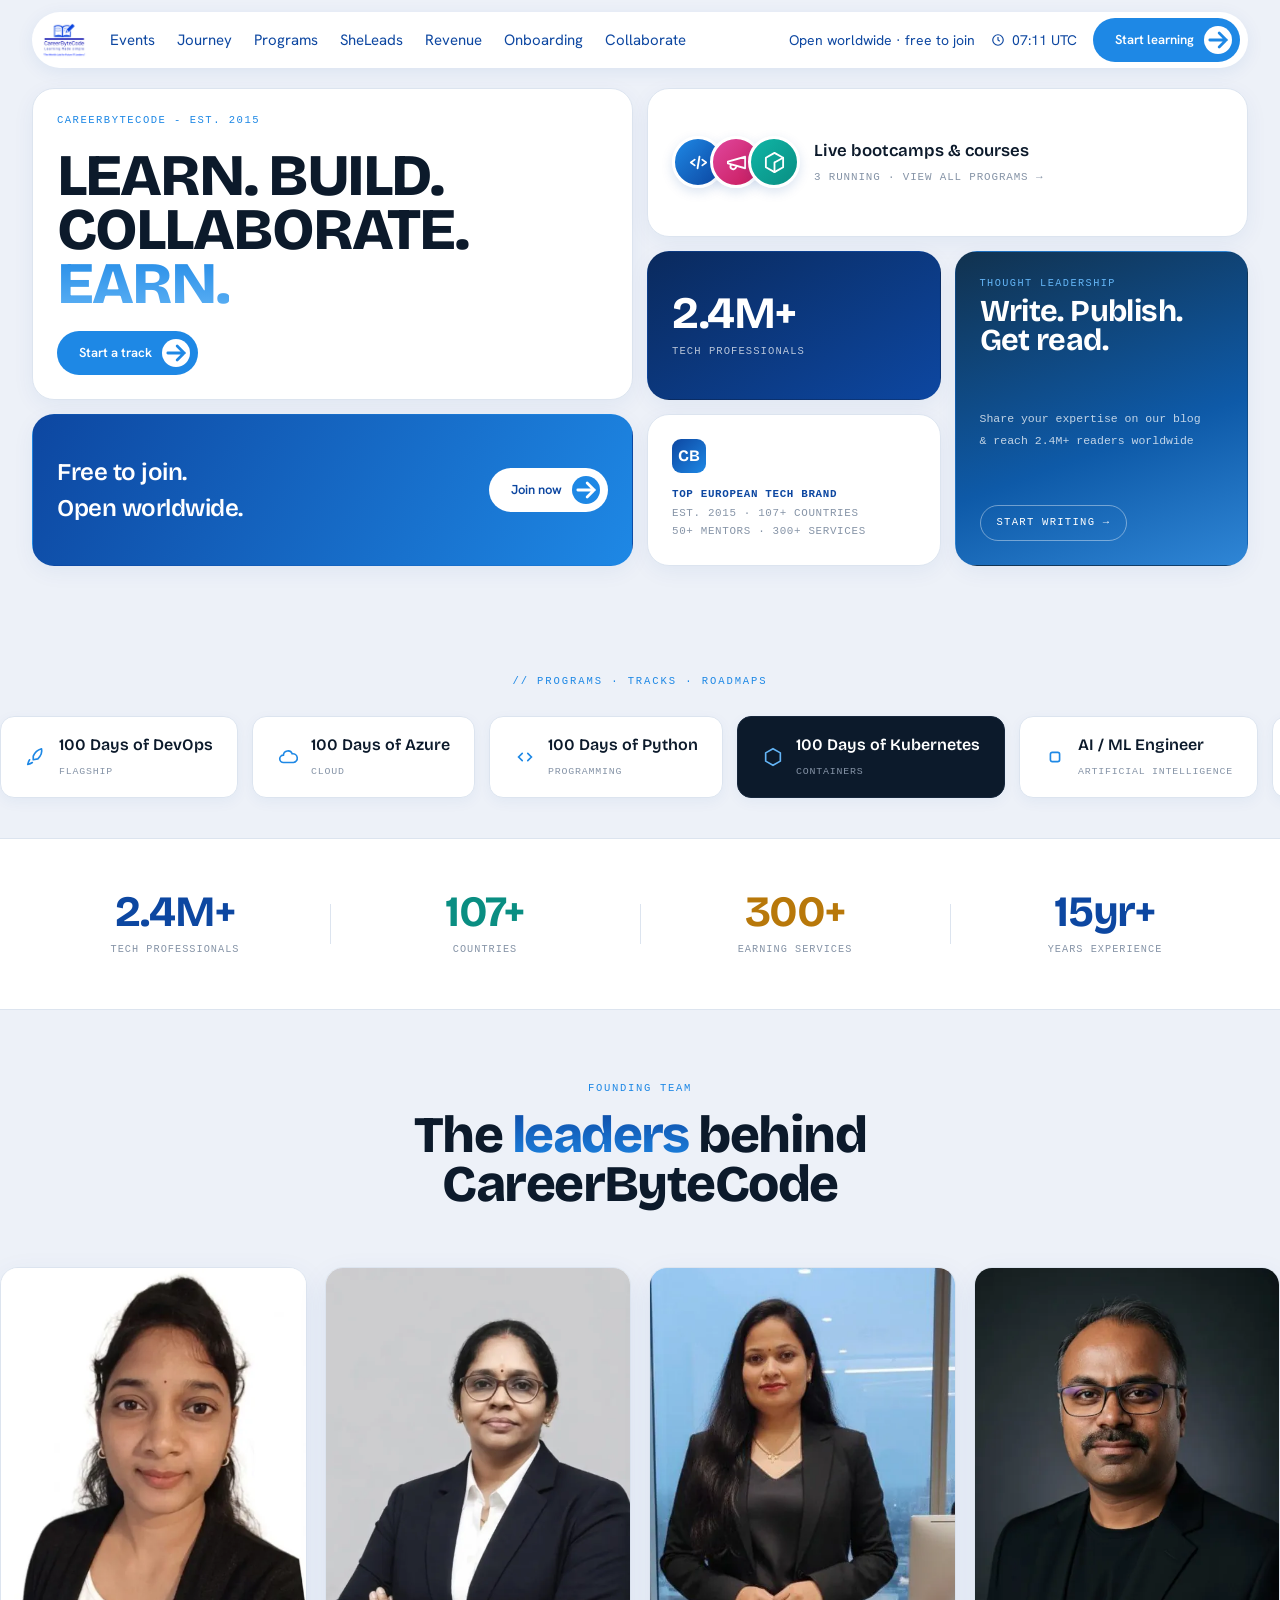
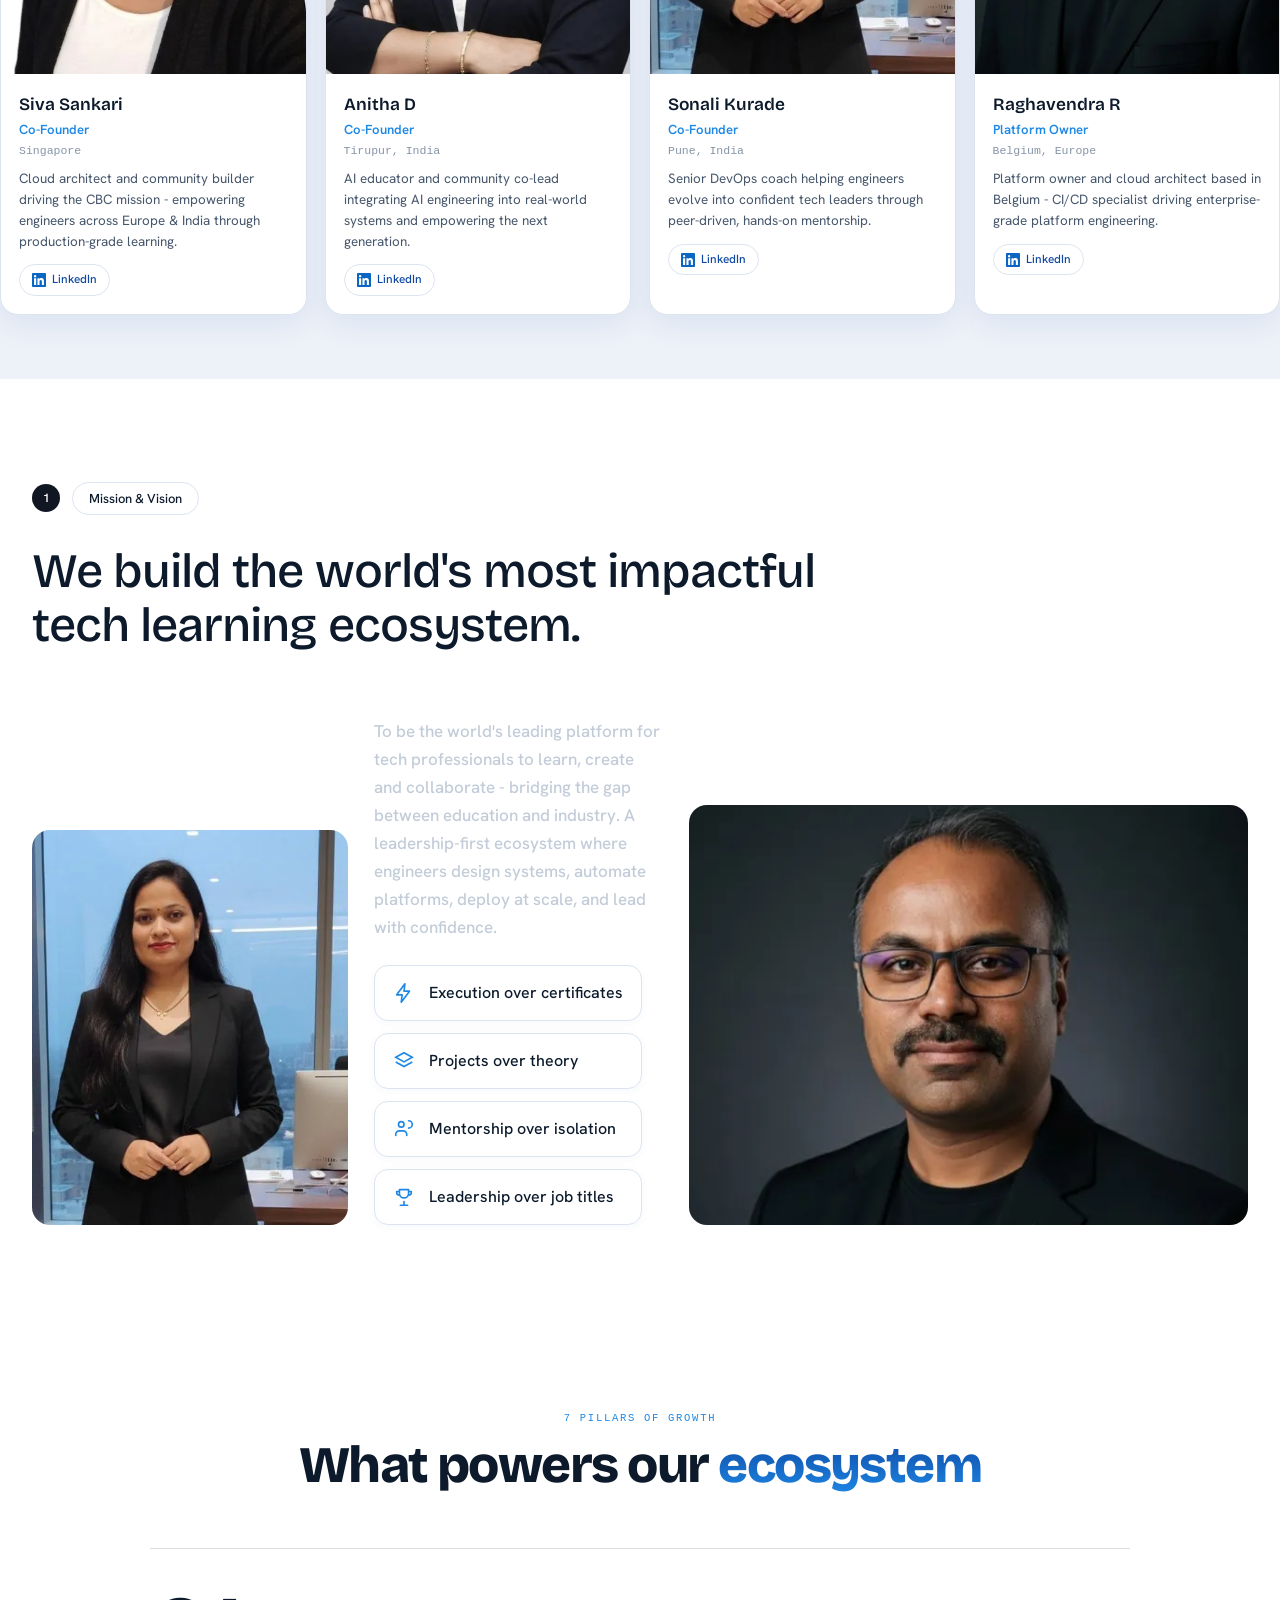
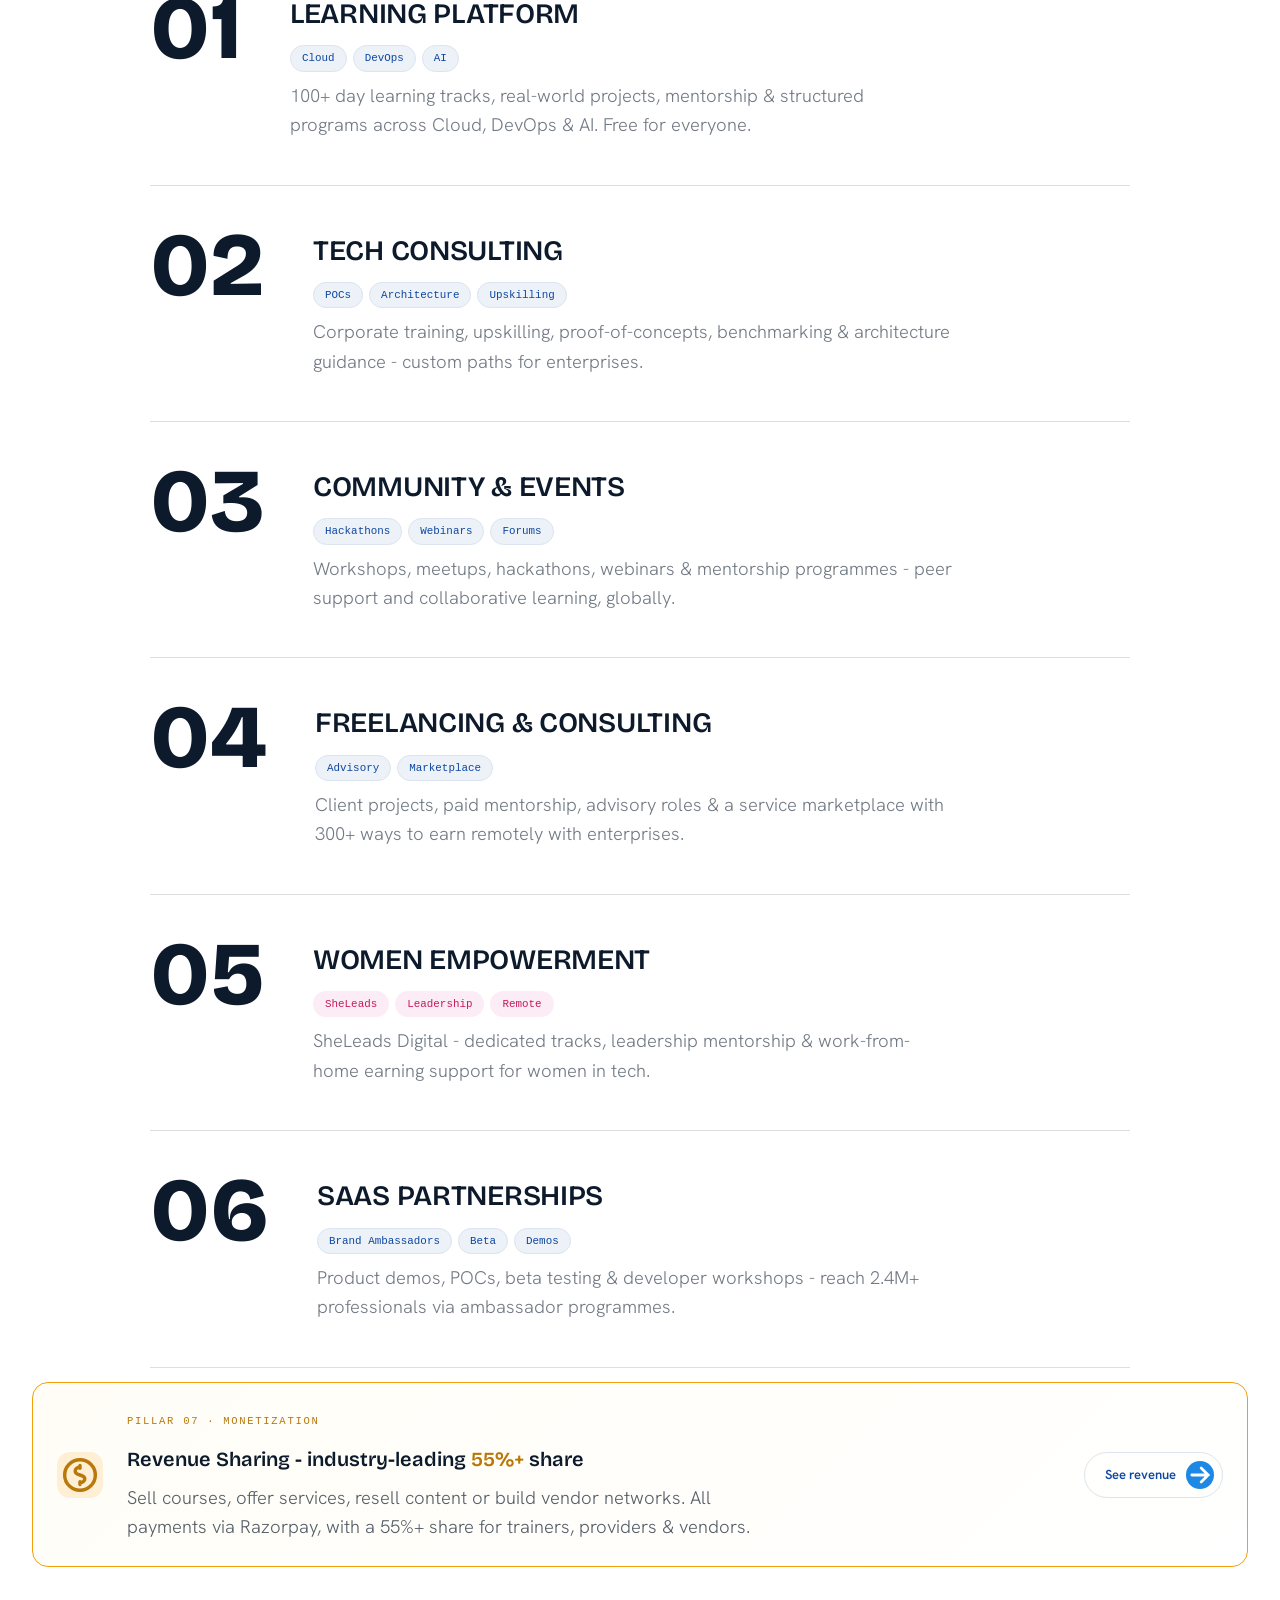
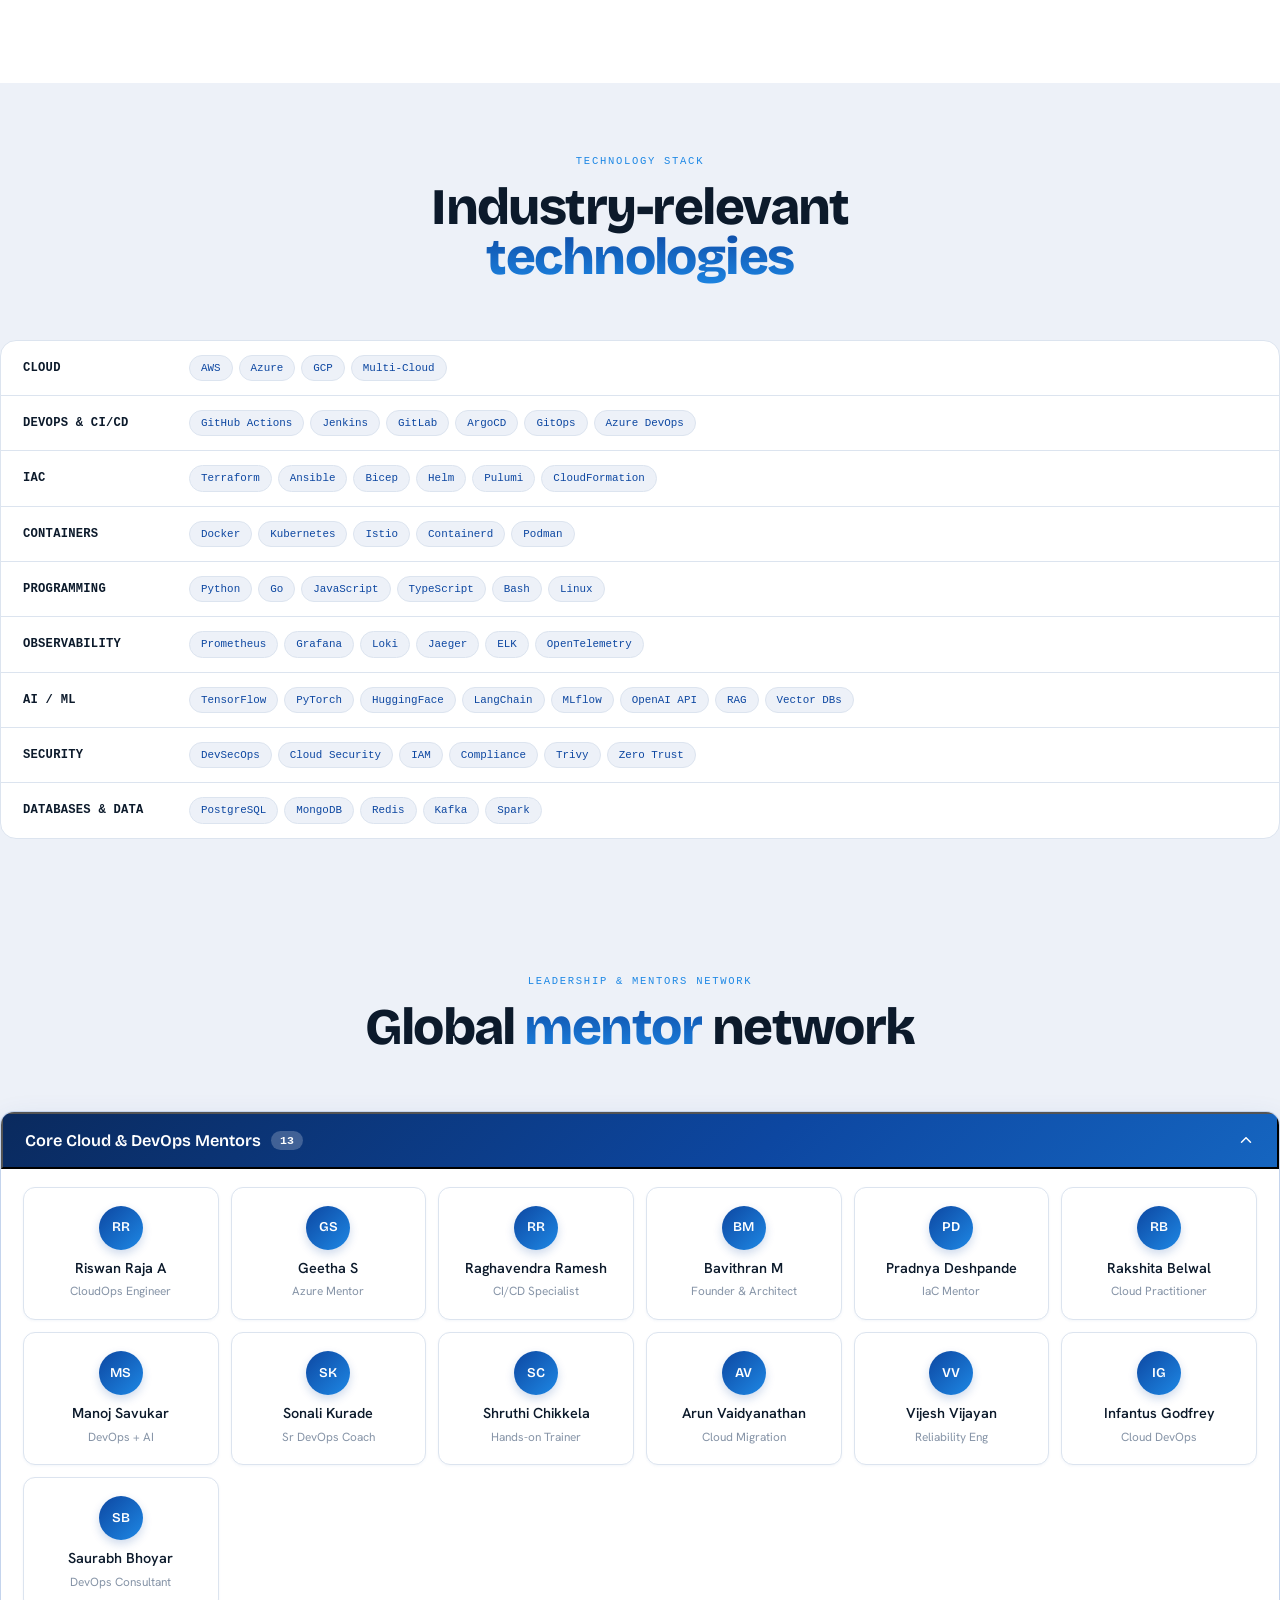
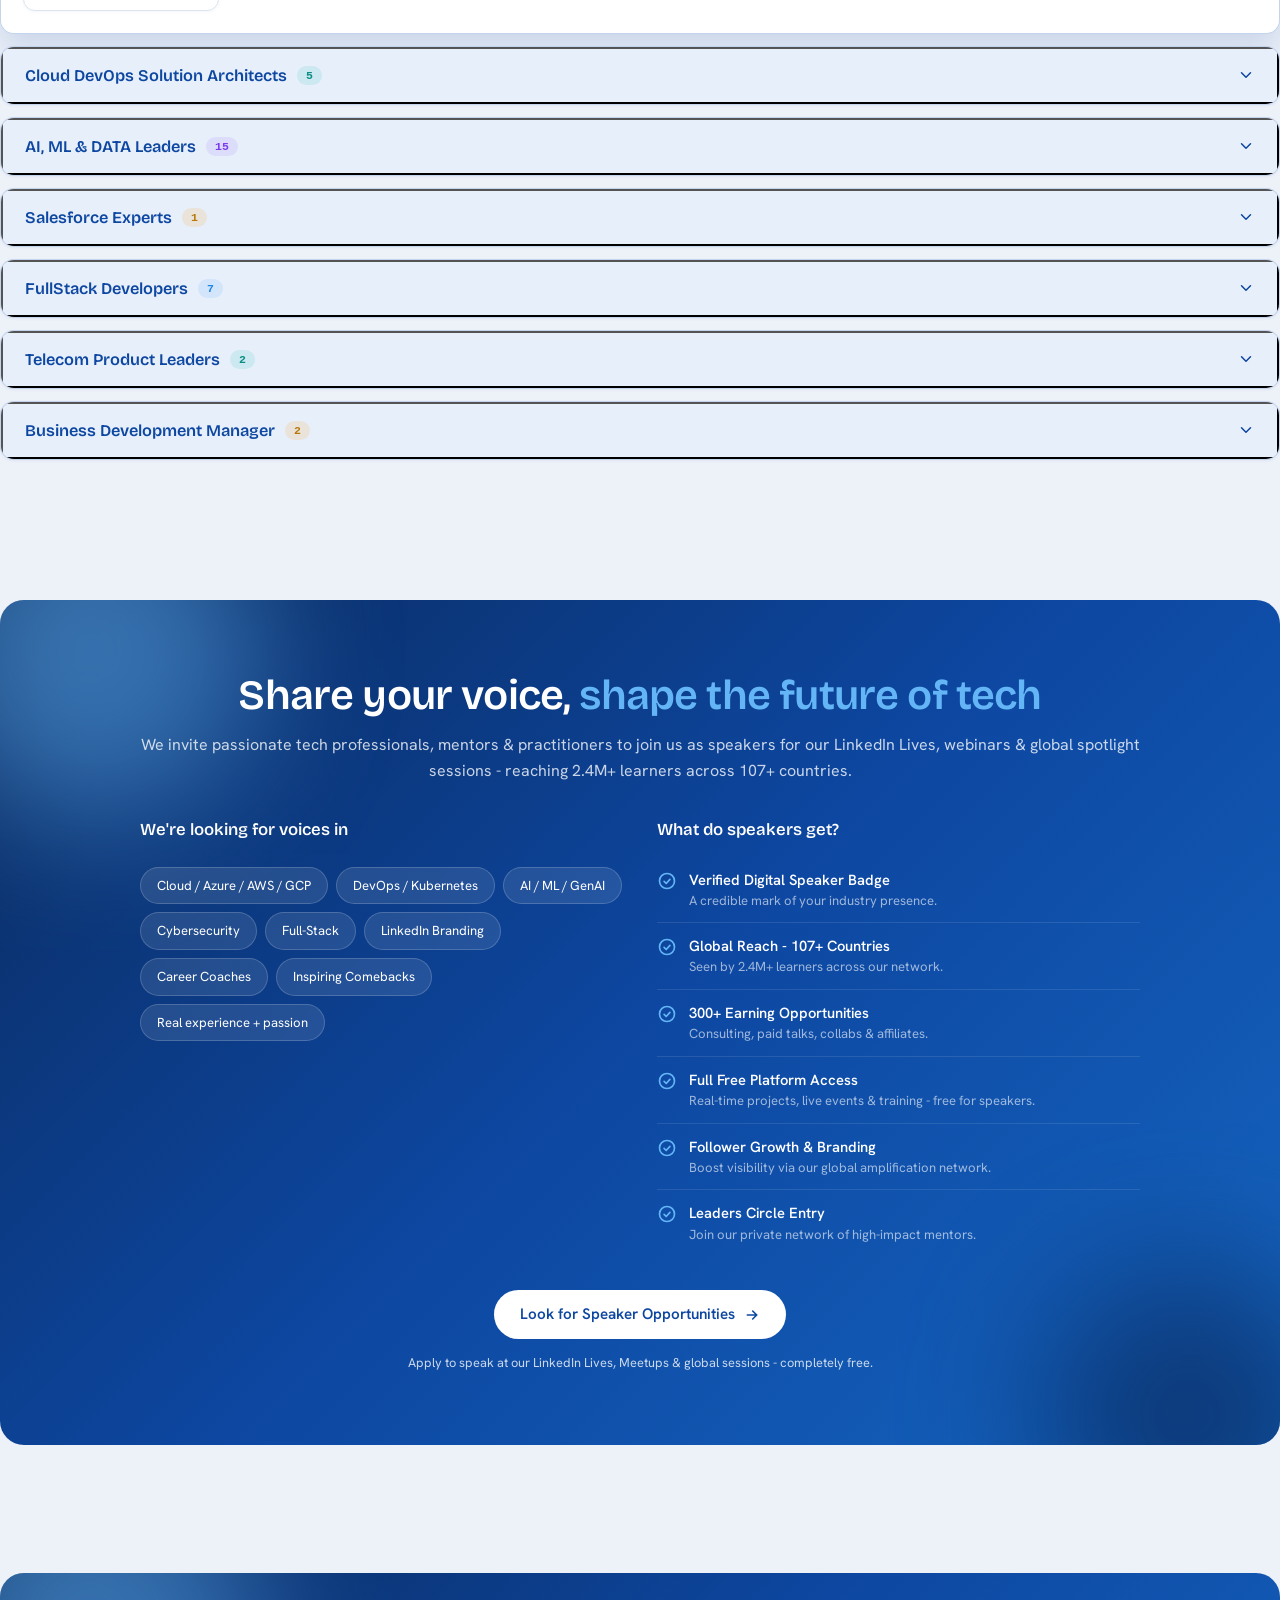
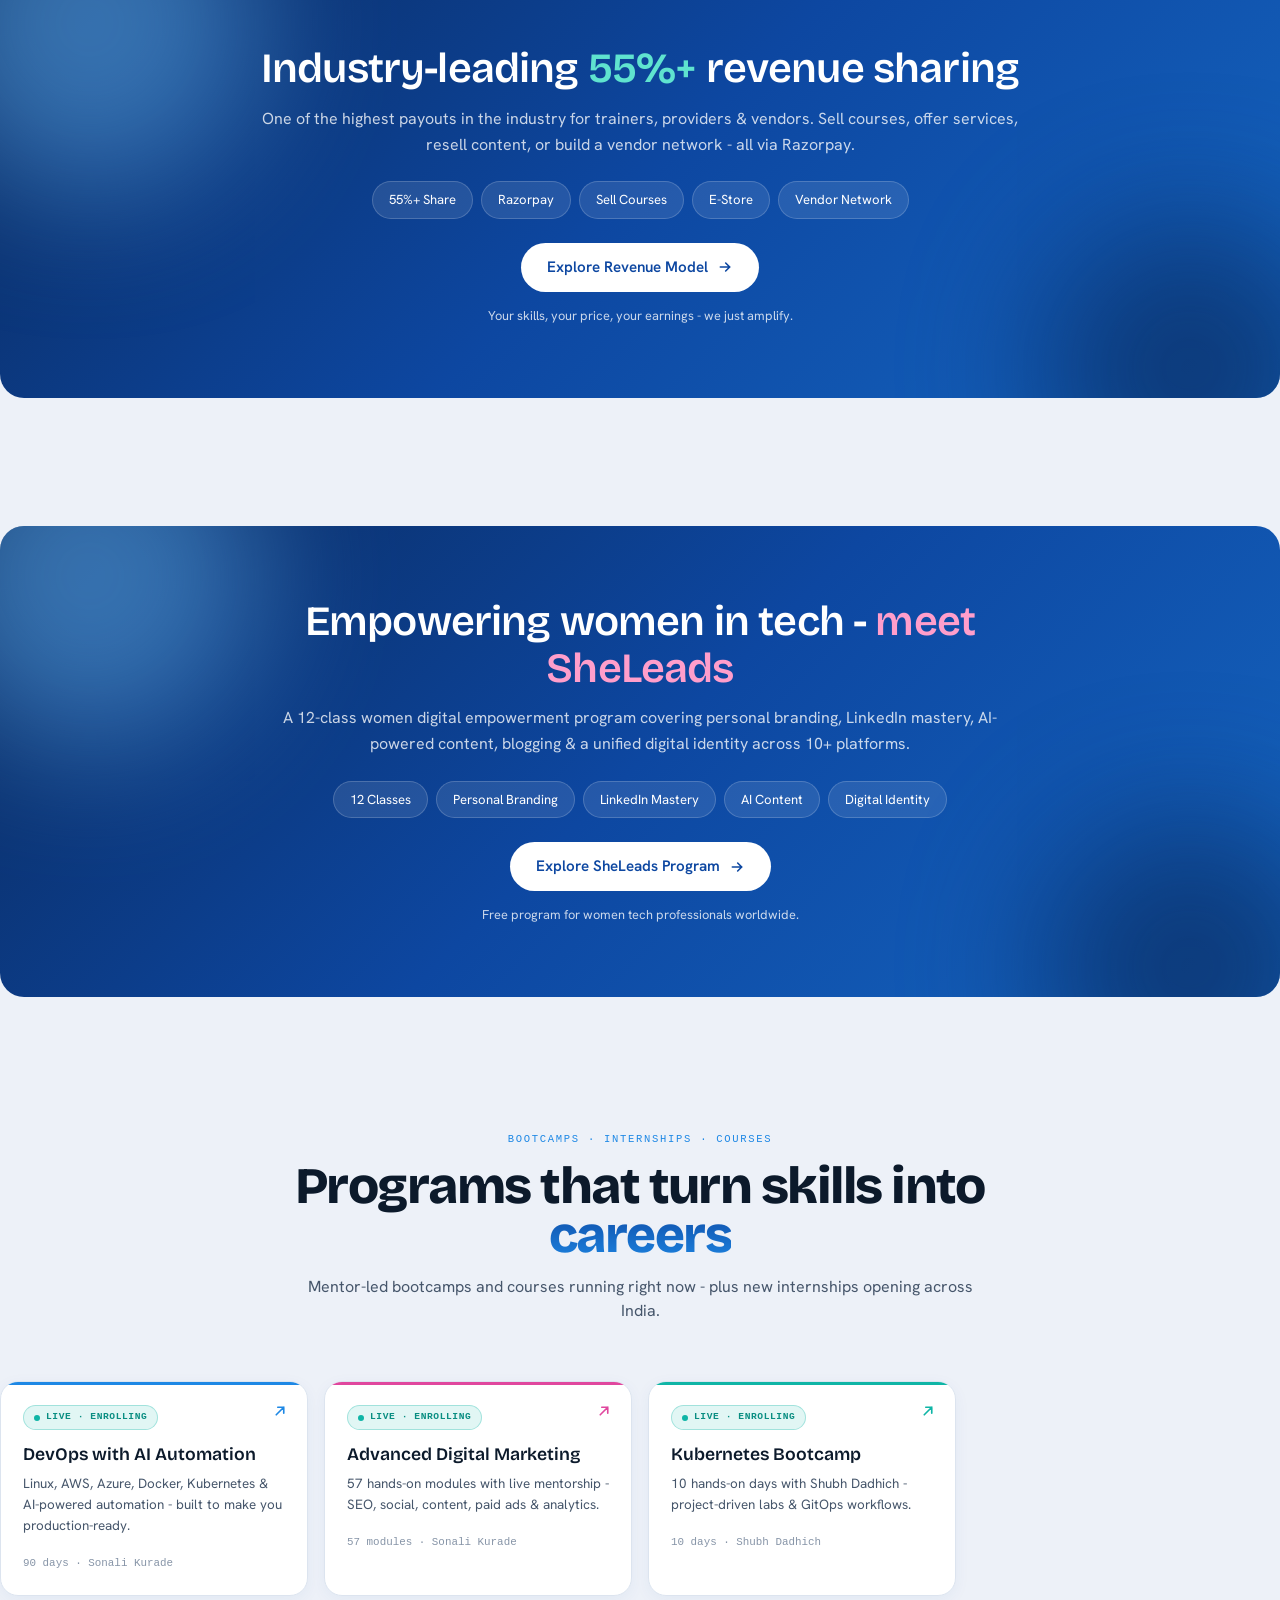
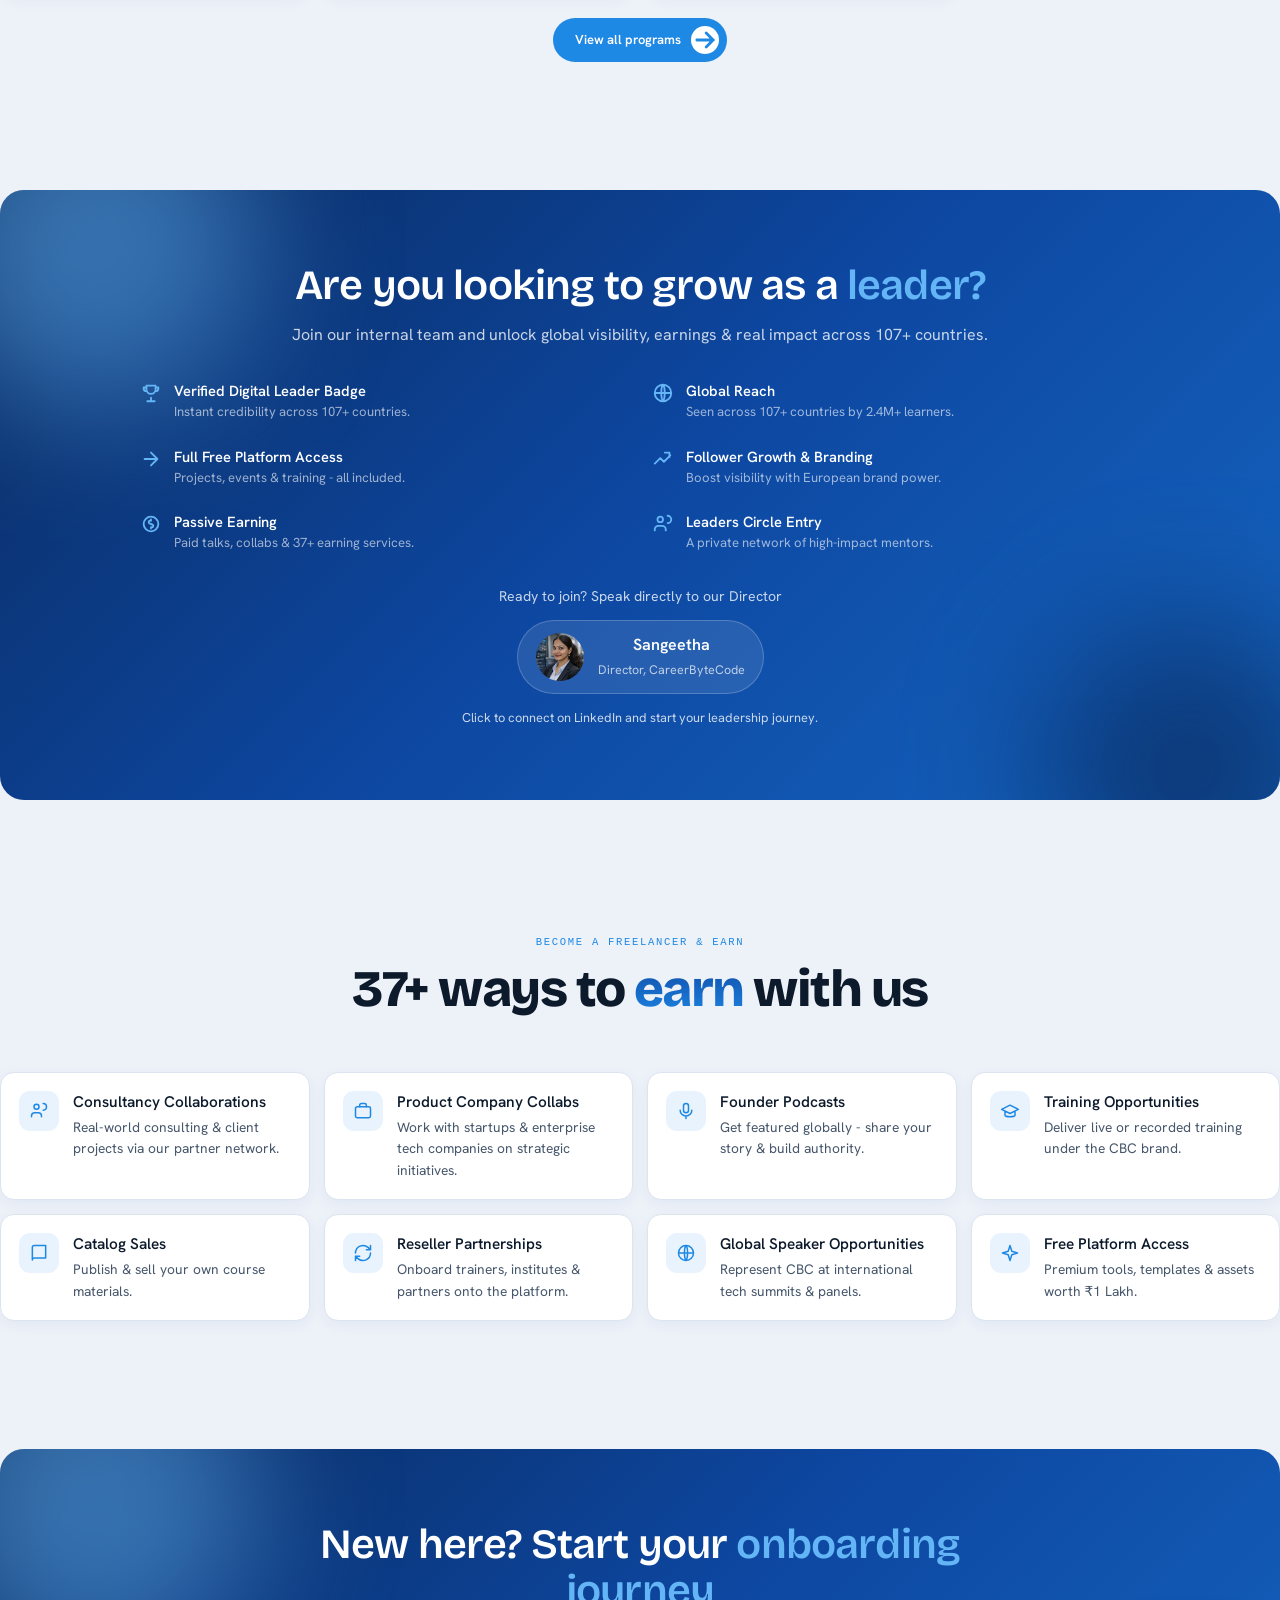
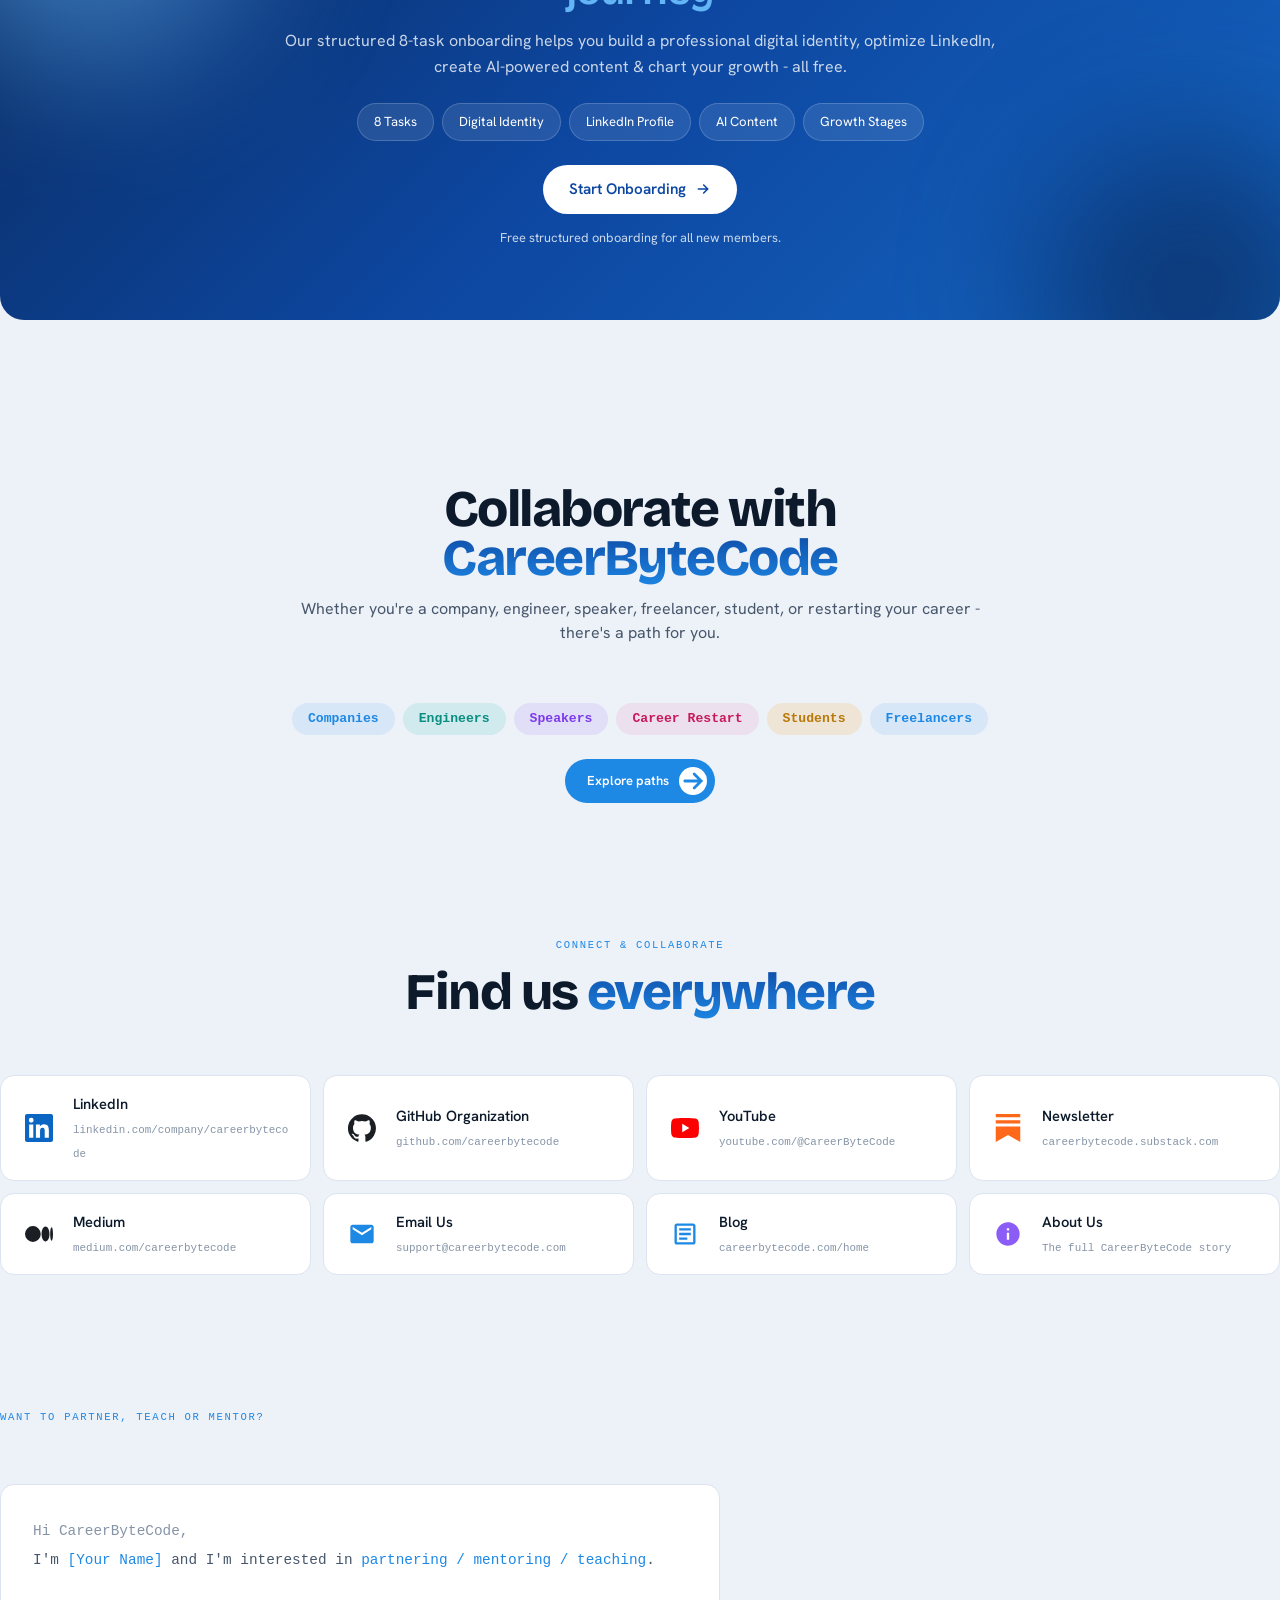
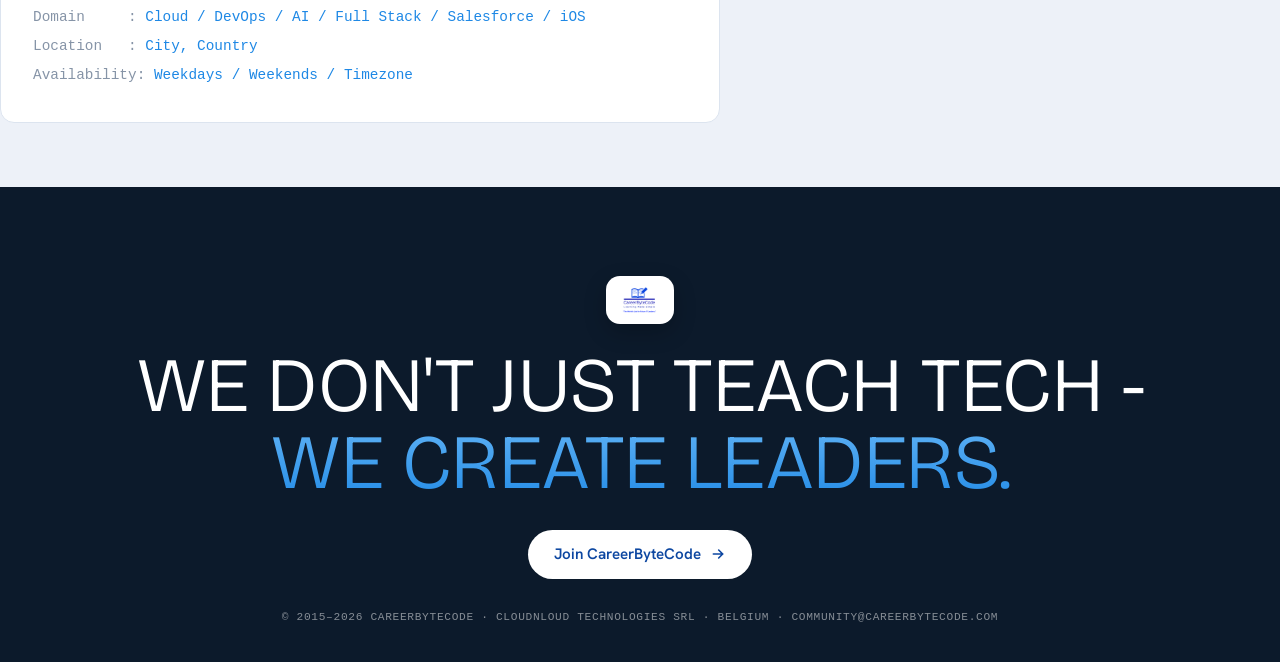
==== commit a91ed865: "Launch redesigned CareerByteCode site Replace the previous site with the cbc-trial redesign (new lay" ====
--- a/index.html
+++ b/index.html
@@ -1,1189 +1,471 @@
 <!DOCTYPE html>
-<html lang="en" data-theme="dark">
+<html lang="en">
 <head>
 <meta charset="UTF-8">
 <meta name="viewport" content="width=device-width, initial-scale=1.0">
-<meta http-equiv="Content-Security-Policy" content="default-src 'self'; script-src 'self' 'unsafe-inline'; style-src 'self' 'unsafe-inline' https://fonts.googleapis.com; font-src https://fonts.gstatic.com; img-src 'self' data:; connect-src 'self';">
-<meta name="referrer" content="strict-origin-when-cross-origin">
-<meta http-equiv="X-Frame-Options" content="DENY">
-<meta name="description" content="CareerByteCode - Top European Tech Brand. Global Tech Learning & Innovation Ecosystem serving 2.4M+ professionals across 105+ countries.">
+<meta name="description" content="CareerByteCode - Top European Tech Brand. Global tech learning & innovation ecosystem serving 2.4M+ professionals across 107+ countries.">
 <meta property="og:title" content="CareerByteCode - Top European Tech Brand">
-<meta property="og:description" content="Learn. Build. Collaborate. Earn. Global Tech Learning & Innovation Ecosystem serving 2.4M+ professionals across 105+ countries.">
+<meta property="og:description" content="Learn. Build. Collaborate. Earn. Global tech learning & innovation ecosystem serving 2.4M+ professionals across 107+ countries.">
 <meta property="og:type" content="website">
 <meta property="og:url" content="https://careerbytecode.github.io/">
-<meta property="og:image" content="https://careerbytecode.github.io/og-image.png">
+<meta property="og:image" content="assets/img/og-image.png">
 <meta name="twitter:card" content="summary_large_image">
-<meta name="theme-color" content="#f5f7fa" media="(prefers-color-scheme: light)">
-<meta name="theme-color" content="#0c1220" media="(prefers-color-scheme: dark)">
-<meta name="color-scheme" content="light dark">
-<link rel="canonical" href="https://careerbytecode.github.io/">
-<link rel="icon" href="cbc - logo.png" type="image/png">
-<title>CareerByteCode - Top European Tech Brand</title>
-<link rel="preconnect" href="https://fonts.googleapis.com">
-<link rel="preconnect" href="https://fonts.gstatic.com" crossorigin>
-<link href="https://fonts.googleapis.com/css2?family=Inter:opsz,wght@14..32,300..800&family=JetBrains+Mono:wght@400;500;600;700&display=optional" rel="stylesheet">
-<link rel="stylesheet" href="shared-premium.css">
-<script type="application/ld+json">
-{
-  "@context":"https://schema.org",
-  "@type":"Organization",
-  "name":"CareerByteCode",
-  "url":"https://careerbytecode.github.io/",
-  "foundingDate":"2015",
-  "logo":"https://careerbytecode.github.io/cbc - logo.png",
-  "description":"Top European Tech Brand - Global Tech Learning & Innovation Ecosystem",
-  "sameAs":[
-    "https://www.linkedin.com/company/careerbytecode",
-    "https://github.com/careerbytecode",
-    "https://youtube.com/@CareerByteCode",
-    "https://medium.com/careerbytecode",
-    "https://careerbytecode.substack.com"
-  ]
-}
-</script>
-<style>
-/* PAGE-SPECIFIC: Index / Homepage */
-
-/* ===== PREMIUM HERO ===== */
-.home-hero{min-height:100vh;padding:0;background:#060d1a;position:relative;overflow:hidden;}
-.home-hero .hero__grid{opacity:0.3;background-size:60px 60px;}
-.home-hero .hero__content{position:relative;z-index:5;display:flex;flex-direction:column;align-items:center;justify-content:center;min-height:100vh;padding:calc(var(--nav-h) + var(--sp-8)) var(--sp-6) var(--sp-8);}
-
-/* 1. Animated mesh gradient - morphing color background */
-.hero-mesh{position:absolute;inset:-50%;width:200%;height:200%;background:
-  radial-gradient(ellipse at 20% 50%, rgba(37,99,235,0.35) 0%, transparent 50%),
-  radial-gradient(ellipse at 80% 20%, rgba(14,165,233,0.3) 0%, transparent 50%),
-  radial-gradient(ellipse at 60% 80%, rgba(139,92,246,0.25) 0%, transparent 50%),
-  radial-gradient(ellipse at 40% 30%, rgba(6,182,212,0.2) 0%, transparent 50%);
-animation:mesh-morph 20s ease-in-out infinite;pointer-events:none;z-index:0;filter:blur(40px);}
-@keyframes mesh-morph{
-  0%{transform:translate(0,0) rotate(0deg) scale(1);}
-  25%{transform:translate(5%,-3%) rotate(3deg) scale(1.05);}
-  50%{transform:translate(-3%,5%) rotate(-2deg) scale(0.98);}
-  75%{transform:translate(4%,2%) rotate(4deg) scale(1.03);}
-  100%{transform:translate(0,0) rotate(0deg) scale(1);}
-}
-
-/* 2. Mouse-reactive glow - follows cursor */
-.hero-glow{position:absolute;width:600px;height:600px;border-radius:50%;background:radial-gradient(circle,rgba(56,189,248,0.15),transparent 70%);pointer-events:none;z-index:1;opacity:0;transition:opacity 0.4s;filter:blur(60px);transform:translate(-50%,-50%);will-change:left,top;}
-.home-hero:hover .hero-glow{opacity:1;}
-
-/* Animated gradient orbs */
-.hero-orb{position:absolute;border-radius:50%;filter:blur(80px);opacity:0.5;pointer-events:none;will-change:transform;}
-.hero-orb--1{width:500px;height:500px;background:radial-gradient(circle,rgba(37,99,235,0.4),transparent 70%);top:-10%;left:-5%;animation:orb-float-1 20s ease-in-out infinite;}
-.hero-orb--2{width:400px;height:400px;background:radial-gradient(circle,rgba(14,165,233,0.35),transparent 70%);bottom:-5%;right:-5%;animation:orb-float-2 25s ease-in-out infinite;}
-.hero-orb--3{width:300px;height:300px;background:radial-gradient(circle,rgba(139,92,246,0.3),transparent 70%);top:40%;left:50%;animation:orb-float-3 18s ease-in-out infinite;}
-@keyframes orb-float-1{0%,100%{transform:translate(0,0) scale(1);}33%{transform:translate(60px,40px) scale(1.1);}66%{transform:translate(-30px,60px) scale(0.95);}}
-@keyframes orb-float-2{0%,100%{transform:translate(0,0) scale(1);}33%{transform:translate(-50px,-30px) scale(1.05);}66%{transform:translate(40px,-50px) scale(0.9);}}
-@keyframes orb-float-3{0%,100%{transform:translate(0,0) scale(1);}50%{transform:translate(80px,-40px) scale(1.15);}}
-
-/* Gradient streaks - vertical light lines rising upward */
-.hero-streaks{position:absolute;inset:0;pointer-events:none;z-index:2;overflow:hidden;}
-.hero-streaks span{position:absolute;width:1.5px;border-radius:1px;opacity:0;animation:streak-rise linear infinite;}
-/* 15 streaks - unique height, color, position, speed, delay each */
-.hero-streaks span:nth-child(1) {left:3%;height:35px;background:linear-gradient(to top,transparent,rgba(96,165,250,0.6),transparent);animation-duration:7s;animation-delay:0s;}
-.hero-streaks span:nth-child(2) {left:10%;height:22px;background:linear-gradient(to top,transparent,rgba(6,182,212,0.5),transparent);animation-duration:10.5s;animation-delay:1.2s;}
-.hero-streaks span:nth-child(3) {left:18%;height:40px;background:linear-gradient(to top,transparent,rgba(139,92,246,0.5),transparent);animation-duration:8s;animation-delay:3s;}
-.hero-streaks span:nth-child(4) {left:25%;height:28px;background:linear-gradient(to top,transparent,rgba(56,189,248,0.55),transparent);animation-duration:9s;animation-delay:0.5s;}
-.hero-streaks span:nth-child(5) {left:33%;height:18px;background:linear-gradient(to top,transparent,rgba(96,165,250,0.45),transparent);animation-duration:11s;animation-delay:4.5s;}
-.hero-streaks span:nth-child(6) {left:40%;height:45px;background:linear-gradient(to top,transparent,rgba(139,92,246,0.4),transparent);animation-duration:7.5s;animation-delay:2s;}
-.hero-streaks span:nth-child(7) {left:48%;height:30px;background:linear-gradient(to top,transparent,rgba(6,182,212,0.5),transparent);animation-duration:9.5s;animation-delay:0.8s;}
-.hero-streaks span:nth-child(8) {left:55%;height:20px;background:linear-gradient(to top,transparent,rgba(56,189,248,0.45),transparent);animation-duration:12s;animation-delay:3.5s;}
-.hero-streaks span:nth-child(9) {left:62%;height:38px;background:linear-gradient(to top,transparent,rgba(96,165,250,0.55),transparent);animation-duration:6.5s;animation-delay:1.8s;}
-.hero-streaks span:nth-child(10){left:70%;height:25px;background:linear-gradient(to top,transparent,rgba(139,92,246,0.5),transparent);animation-duration:10s;animation-delay:4s;}
-.hero-streaks span:nth-child(11){left:76%;height:42px;background:linear-gradient(to top,transparent,rgba(6,182,212,0.45),transparent);animation-duration:8.5s;animation-delay:0.3s;}
-.hero-streaks span:nth-child(12){left:82%;height:20px;background:linear-gradient(to top,transparent,rgba(56,189,248,0.5),transparent);animation-duration:11.5s;animation-delay:2.8s;}
-.hero-streaks span:nth-child(13){left:88%;height:33px;background:linear-gradient(to top,transparent,rgba(96,165,250,0.4),transparent);animation-duration:7.8s;animation-delay:1.5s;}
-.hero-streaks span:nth-child(14){left:93%;height:27px;background:linear-gradient(to top,transparent,rgba(139,92,246,0.45),transparent);animation-duration:9.2s;animation-delay:3.8s;}
-.hero-streaks span:nth-child(15){left:97%;height:36px;background:linear-gradient(to top,transparent,rgba(6,182,212,0.5),transparent);animation-duration:6.8s;animation-delay:2.2s;}
-@keyframes streak-rise{
-  0%{bottom:-10%;opacity:0;transform:translateX(0) scaleY(0.5);}
-  8%{opacity:0.8;transform:translateX(0) scaleY(1);}
-  85%{opacity:0.7;transform:translateX(15px) scaleY(1);}
-  100%{bottom:110%;opacity:0;transform:translateX(25px) scaleY(0.6);}
-}
-
-/* 3. Glowing title with shimmer sweep */
-.hero__title{font-size:clamp(3rem,8vw,6rem);font-weight:800;letter-spacing:-0.04em;line-height:1;margin-bottom:var(--sp-2);display:flex;align-items:baseline;justify-content:center;flex-wrap:wrap;gap:0.15em;}
-.hero-glow-text{color:#e2e8f0;text-shadow:0 0 40px rgba(226,232,240,0.1);position:relative;}
-.hero-glow-text--accent{
-  background:linear-gradient(90deg,#60a5fa 0%,#38bdf8 30%,#06b6d4 50%,rgba(255,255,255,0.95) 52%,#06b6d4 54%,#38bdf8 70%,#60a5fa 100%);
-  background-size:200% 100%;
-  -webkit-background-clip:text;-webkit-text-fill-color:transparent;background-clip:text;
-  filter:drop-shadow(0 0 20px rgba(56,189,248,0.4));
-  animation:glow-pulse 3s ease-in-out infinite alternate, text-shimmer 4s ease-in-out infinite;
-}
-@keyframes glow-pulse{0%{filter:drop-shadow(0 0 20px rgba(56,189,248,0.3));}100%{filter:drop-shadow(0 0 40px rgba(56,189,248,0.6));}}
-@keyframes text-shimmer{0%{background-position:100% 50%;}100%{background-position:-100% 50%;}}
-
-/* 4. Typed text animation on tagline */
-.hero__tagline{font-size:clamp(0.95rem,2vw,1.3rem);color:rgba(255,255,255,0.5);font-weight:300;letter-spacing:0.15em;text-transform:uppercase;margin-bottom:var(--sp-5);}
-.hero__tagline--typed{overflow:hidden;white-space:nowrap;border-right:2px solid rgba(96,165,250,0.7);width:0;animation:typing 2.5s steps(32,end) 0.8s forwards, blink-caret 0.75s step-end infinite;}
-@keyframes typing{from{width:0;}to{width:100%;}}
-@keyframes blink-caret{from,to{border-color:rgba(96,165,250,0.7);}50%{border-color:transparent;}}
-
-/* Hero badge override for dark hero */
-.home-hero .hero__badge{background:rgba(59,130,246,0.12);border:1px solid rgba(59,130,246,0.25);color:#93c5fd;margin-bottom:var(--sp-4);}
-.hero-pulse{width:6px;height:6px;border-radius:50%;background:#34d399;box-shadow:0 0 10px #34d399;display:inline-block;animation:pulse 2s ease-in-out infinite;}
-@keyframes pulse{0%,100%{opacity:1;transform:scale(1);}50%{opacity:0.5;transform:scale(0.8);}}
-
-/* Glassmorphic feature card */
-.hero-glass-card{background:rgba(255,255,255,0.04);backdrop-filter:blur(20px);-webkit-backdrop-filter:blur(20px);border:1px solid rgba(255,255,255,0.08);border-radius:var(--r-lg);padding:var(--sp-4) var(--sp-5);max-width:640px;margin:0 auto var(--sp-5);color:rgba(255,255,255,0.7);font-size:0.95rem;line-height:1.8;box-shadow:0 8px 32px rgba(0,0,0,0.2),inset 0 1px 0 rgba(255,255,255,0.05);}
-.hero-glass-card strong{color:#e2e8f0;font-weight:600;}
-
-/* Glass buttons for hero */
-.btn--glass{background:rgba(255,255,255,0.06);border:1px solid rgba(255,255,255,0.12);color:rgba(255,255,255,0.85);backdrop-filter:blur(12px);-webkit-backdrop-filter:blur(12px);}
-.btn--glass:hover{background:rgba(255,255,255,0.12);border-color:rgba(255,255,255,0.2);color:#fff;box-shadow:0 4px 20px rgba(255,255,255,0.08);}
-.btn--glow{box-shadow:0 0 20px rgba(37,99,235,0.4),0 4px 20px rgba(37,99,235,0.3);}
-.btn--glow:hover{box-shadow:0 0 30px rgba(37,99,235,0.5),0 8px 30px rgba(37,99,235,0.4);}
-
-/* Scroll hint */
-.scroll-hint{position:absolute;bottom:var(--sp-4);left:50%;transform:translateX(-50%);display:flex;flex-direction:column;align-items:center;gap:8px;animation:scroll-bounce 2s ease-in-out infinite;z-index:5;}
-.scroll-hint span{font-size:0.6rem;letter-spacing:0.25em;text-transform:uppercase;color:rgba(255,255,255,0.3);font-weight:500;}
-.scroll-line{width:1px;height:32px;background:linear-gradient(to bottom,rgba(96,165,250,0.6),transparent);}
-@keyframes scroll-bounce{0%,100%{transform:translateX(-50%) translateY(0)}50%{transform:translateX(-50%) translateY(10px)}}
-
-/* Mobile hero */
-@media(max-width:640px){
-  .hero__title{font-size:clamp(2.2rem,10vw,3.5rem);}
-  .hero-glass-card{padding:var(--sp-3);font-size:0.88rem;}
-  .hero-orb--1{width:300px;height:300px;}
-  .hero-orb--2{width:250px;height:250px;}
-  .hero-orb--3{width:200px;height:200px;}
-  .hero__tagline--typed{white-space:normal;width:auto;border-right:none;animation:none;}
-  .hero-glow{display:none;}
-  .hero-mesh{filter:blur(60px);}
-}
-/* Reduced motion - disable hero animations */
-@media(prefers-reduced-motion:reduce){
-  .hero-mesh{animation:none;}
-  .hero-orb,.hero-streaks span{animation:none !important;}
-  .hero__tagline--typed{width:auto;border-right:none;animation:none;}
-  .hero-glow-text--accent{animation:none;}
-}
-
-/* Founders grid */
-.founders-grid{display:grid;grid-template-columns:repeat(4,1fr);gap:var(--sp-3);}
-@media(max-width:900px){.founders-grid{grid-template-columns:repeat(2,1fr);}}
-@media(max-width:560px){.founders-grid{grid-template-columns:1fr;max-width:340px;margin:0 auto;}}
-
-/* Mission layout */
-.mission-grid{display:grid;grid-template-columns:1.2fr 1fr;gap:var(--sp-4);align-items:start;}
-.mission-main h3{font-size:1.3rem;margin-bottom:var(--sp-2);}
-.mission-main p{color:var(--text-2);line-height:1.8;}
-.mission-side{display:flex;flex-direction:column;gap:var(--sp-2);}
-@media(max-width:768px){.mission-grid{grid-template-columns:1fr;}}
-
-/* Pillar utility classes */
-.pillar-num{font-family:var(--font-mono);font-size:0.7rem;font-weight:600;letter-spacing:0.1em;text-transform:uppercase;color:var(--text-3);margin-bottom:4px;}
-.pillar-badges{display:flex;gap:6px;flex-wrap:wrap;margin:8px 0;}
-
-/* Pillars grid */
-.pillars-grid{display:grid;grid-template-columns:repeat(3,1fr);gap:var(--sp-3);}
-.pillar-wide{background:linear-gradient(135deg,#0a1628,#0d2147);border-radius:var(--r-lg);padding:var(--sp-4) var(--sp-5);display:flex;align-items:center;gap:var(--sp-4);position:relative;overflow:hidden;cursor:default;transition:all 0.3s;box-shadow:0 8px 28px rgba(12,27,58,0.1);margin-top:var(--sp-3);}
-.pillar-wide::before{content:'';position:absolute;top:0;left:0;right:0;height:3px;background:linear-gradient(90deg,var(--accent),var(--accent-2),var(--success));}
-.pillar-wide:hover{box-shadow:0 16px 48px rgba(12,27,58,0.18);}
-.pw-icon{width:52px;height:52px;flex-shrink:0;border-radius:14px;background:rgba(255,255,255,0.06);border:1px solid rgba(255,255,255,0.1);display:flex;align-items:center;justify-content:center;font-size:1.4rem;}
-.pw-body{flex:1;}
-.pw-body .card-num{color:var(--accent-2);font-family:var(--font-mono);font-size:0.7rem;font-weight:600;letter-spacing:0.1em;text-transform:uppercase;}
-.pw-body .card-name{color:#fff;font-size:1.08rem;font-weight:700;letter-spacing:-0.02em;margin-bottom:4px;}
-.pw-body .card-desc{color:rgba(255,255,255,0.5);font-size:0.85rem;line-height:1.6;margin-top:8px;}
-.pw-tags{display:flex;gap:6px;flex-wrap:wrap;margin-top:8px;}
-.pw-tags .ptag{font-family:var(--font-mono);font-size:0.74rem;padding:4px 10px;border-radius:var(--r-sm);color:var(--accent-2);background:rgba(255,255,255,0.06);border:1px solid rgba(255,255,255,0.1);font-weight:500;}
-@media(max-width:900px){.pillars-grid{grid-template-columns:repeat(2,1fr);}}
-@media(max-width:560px){.pillars-grid{grid-template-columns:1fr;}.pillar-wide{flex-direction:column;align-items:flex-start;gap:var(--sp-2);}}
-
-/* Tracks grid */
-.tracks-grid{display:grid;grid-template-columns:repeat(3,1fr);gap:var(--sp-2);}
-.track{display:flex;align-items:center;gap:var(--sp-2);padding:var(--sp-3);background:var(--glass);border:1px solid var(--glass-border);border-radius:var(--r-md);backdrop-filter:blur(12px);-webkit-backdrop-filter:blur(12px);transition:all 0.3s;}
-.track:hover{transform:translateY(-2px);box-shadow:var(--sh-md);}
-.track__icon{font-size:1.3rem;flex-shrink:0;}
-.track__name{font-weight:600;font-size:0.9rem;color:var(--text);}
-.track__tag{font-family:var(--font-mono);font-size:0.68rem;color:var(--text-3);letter-spacing:0.06em;}
-@media(max-width:768px){.tracks-grid{grid-template-columns:repeat(2,1fr);}}
-@media(max-width:480px){.tracks-grid{grid-template-columns:1fr;}}
-
-/* Tech stack card */
-.tech-card{background:var(--glass);border:1px solid var(--glass-border);border-radius:var(--r-lg);padding:var(--sp-4);backdrop-filter:blur(12px);-webkit-backdrop-filter:blur(12px);}
-.tc-row{display:flex;align-items:baseline;gap:var(--sp-2);padding:var(--sp-1) 0;border-bottom:1px solid var(--border);}
-.tc-row:last-child{border-bottom:none;}
-.tc-cat{font-weight:700;font-size:0.82rem;min-width:140px;color:var(--text);}
-.tc-tags{display:flex;gap:6px;flex-wrap:wrap;}
-.ttag{font-family:var(--font-mono);font-size:0.74rem;padding:4px 12px;border-radius:var(--r-sm);background:var(--accent-light);color:var(--accent);font-weight:500;border:1px solid transparent;transition:all 0.25s ease;cursor:default;}
-.ttag:hover{border-color:var(--accent);transform:scale(1.08);box-shadow:0 0 16px rgba(37,99,235,0.3);}
-/* Color-coded tech tags */
-.ttag--cyan{background:var(--accent-2-light);color:var(--accent-2);}
-.ttag--cyan:hover{border-color:var(--accent-2);box-shadow:0 0 16px rgba(14,165,233,0.3);}
-.ttag--purple{background:var(--accent-3-light);color:var(--accent-3);}
-.ttag--purple:hover{border-color:var(--accent-3);box-shadow:0 0 16px rgba(139,92,246,0.3);}
-.ttag--green{background:var(--success-light);color:var(--success);}
-.ttag--green:hover{border-color:var(--success);box-shadow:0 0 16px rgba(16,185,129,0.3);}
-.ttag--rose{background:var(--rose-light);color:var(--rose);}
-.ttag--rose:hover{border-color:var(--rose);box-shadow:0 0 16px rgba(236,72,153,0.3);}
-.ttag--gold{background:var(--warning-light);color:var(--gold);}
-.ttag--gold:hover{border-color:var(--gold);box-shadow:0 0 16px rgba(217,119,6,0.3);}
-@media(max-width:560px){.tc-row{flex-direction:column;gap:6px;}.tc-cat{min-width:auto;}}
-
-/* Mentor accordion body padding */
-[data-accordion-body]{padding:0 var(--sp-3);}
-[data-accordion-item][data-open] [data-accordion-body]{padding:var(--sp-2) var(--sp-3) var(--sp-3);}
-.mentor-grid{display:grid;grid-template-columns:repeat(auto-fill,minmax(180px,1fr));gap:var(--sp-2);}
-
-/* Mentor card initials avatar */
-.mentor-card__avatar{width:36px;height:36px;border-radius:var(--r-full);background:var(--accent-light);color:var(--accent);display:flex;align-items:center;justify-content:center;font-weight:700;font-size:0.75rem;margin:0 auto var(--sp-1);}
-
-/* Speaker CTA */
-.spk-section{background:linear-gradient(135deg,#0a1628 0%,#0d2147 50%,#0f2d6e 100%);color:#fff;position:relative;overflow:hidden;border-radius:var(--r-xl);padding:var(--sp-8) var(--sp-6);}
-.spk-section h2{color:#fff;}
-.spk-section p{color:rgba(255,255,255,0.6);}
-.spk-section h2 span{background:linear-gradient(135deg,var(--accent-2),#38bdf8);-webkit-background-clip:text;-webkit-text-fill-color:transparent;background-clip:text;}
-.spk-pills{display:flex;flex-wrap:wrap;gap:8px;margin:var(--sp-3) 0;}
-.spk-pill{font-size:0.82rem;padding:8px 16px;border-radius:var(--r-full);background:rgba(255,255,255,0.06);border:1px solid rgba(255,255,255,0.1);color:rgba(255,255,255,0.8);white-space:nowrap;}
-.spk-benefits{margin-top:var(--sp-3);}
-.spk-benefit{display:flex;gap:var(--sp-2);align-items:start;padding:var(--sp-2) 0;border-bottom:1px solid rgba(255,255,255,0.06);}
-.spk-benefit:last-child{border-bottom:none;}
-.spk-benefit__icon{font-size:1.3rem;flex-shrink:0;}
-.spk-benefit__title{font-weight:600;font-size:0.9rem;color:#fff;margin-bottom:2px;}
-.spk-benefit__desc{font-size:0.82rem;color:rgba(255,255,255,0.5);line-height:1.5;}
-.spk-cols{display:grid;grid-template-columns:1fr 1fr;gap:var(--sp-4);margin:var(--sp-4) 0;}
-@media(max-width:768px){.spk-cols{grid-template-columns:1fr;}}
-.spk-voices-title,.spk-benefits-title{font-weight:700;font-size:0.95rem;margin-bottom:var(--sp-2);color:#fff;}
-
-/* Revenue CTA */
-.rev-section{background:linear-gradient(135deg,#0a1628 0%,#162650 100%);color:#fff;position:relative;overflow:hidden;border-radius:var(--r-xl);padding:var(--sp-8) var(--sp-6);text-align:center;}
-.rev-section h2{color:#fff;}
-.rev-section h2 span{background:linear-gradient(135deg,var(--success),#34d399);-webkit-background-clip:text;-webkit-text-fill-color:transparent;background-clip:text;}
-.rev-section p{color:rgba(255,255,255,0.6);}
-.rev-pills{display:flex;flex-wrap:wrap;gap:8px;justify-content:center;margin:var(--sp-3) 0;}
-.rev-pill{font-size:0.82rem;padding:8px 16px;border-radius:var(--r-full);background:rgba(255,255,255,0.06);border:1px solid rgba(255,255,255,0.1);color:rgba(255,255,255,0.8);}
-
-/* SheLeads CTA */
-.sl-section{background:linear-gradient(135deg,#0a1628 0%,#2d1236 50%,#0f2d6e 100%);color:#fff;position:relative;overflow:hidden;border-radius:var(--r-xl);padding:var(--sp-8) var(--sp-6);text-align:center;}
-.sl-section h2{color:#fff;}
-.sl-section h2 span{background:linear-gradient(135deg,#c8195a,#0a7e6e);-webkit-background-clip:text;-webkit-text-fill-color:transparent;background-clip:text;}
-.sl-section p{color:rgba(255,255,255,0.6);}
-.sl-pills{display:flex;flex-wrap:wrap;gap:8px;justify-content:center;margin:var(--sp-3) 0;}
-.sl-pill{font-size:0.82rem;padding:8px 16px;border-radius:var(--r-full);background:rgba(255,255,255,0.06);border:1px solid rgba(255,255,255,0.1);color:rgba(255,255,255,0.8);}
-
-/* Join CTA */
-.join-section{background:linear-gradient(135deg,#0a1628 0%,#0d2147 50%,#0f2d6e 100%);color:#fff;position:relative;overflow:hidden;border-radius:var(--r-xl);padding:var(--sp-8) var(--sp-6);}
-.join-section h2{color:#fff;}
-.join-section h2 span{background:linear-gradient(135deg,var(--accent-2),#38bdf8);-webkit-background-clip:text;-webkit-text-fill-color:transparent;background-clip:text;}
-.join-section p{color:rgba(255,255,255,0.6);}
-.perks{display:grid;grid-template-columns:repeat(2,1fr);gap:var(--sp-3);margin:var(--sp-4) 0;}
-.perk{display:flex;gap:var(--sp-2);align-items:start;}
-.perk__icon{font-size:1.3rem;flex-shrink:0;}
-.perk__title{font-weight:600;font-size:0.9rem;color:#fff;margin-bottom:2px;}
-.perk__desc{font-size:0.82rem;color:rgba(255,255,255,0.5);line-height:1.5;}
-@media(max-width:768px){.perks{grid-template-columns:1fr;}}
-
-/* Onboard CTA */
-.ob-section{background:linear-gradient(135deg,#0a1628 0%,#1a3a5c 100%);color:#fff;position:relative;overflow:hidden;border-radius:var(--r-xl);padding:var(--sp-8) var(--sp-6);text-align:center;}
-.ob-section h2{color:#fff;}
-.ob-section h2 span{background:linear-gradient(135deg,var(--accent-2),#38bdf8);-webkit-background-clip:text;-webkit-text-fill-color:transparent;background-clip:text;}
-.ob-section p{color:rgba(255,255,255,0.6);}
-.ob-pills{display:flex;flex-wrap:wrap;gap:8px;justify-content:center;margin:var(--sp-3) 0;}
-.ob-pill{font-size:0.82rem;padding:8px 16px;border-radius:var(--r-full);background:rgba(255,255,255,0.06);border:1px solid rgba(255,255,255,0.1);color:rgba(255,255,255,0.8);}
-
-/* CTA notes & areas in dark sections */
-.cta-note{font-size:0.78rem;color:rgba(255,255,255,0.4);margin-top:var(--sp-1);}
-.cta-label{font-size:0.85rem;color:rgba(255,255,255,0.5);margin-bottom:var(--sp-2);}
-
-/* Freelancer grid */
-.fl-grid{display:grid;grid-template-columns:repeat(2,1fr);gap:var(--sp-2);}
-.fl-card{display:flex;gap:var(--sp-2);align-items:start;padding:var(--sp-3);background:var(--glass);border:1px solid var(--glass-border);border-radius:var(--r-md);backdrop-filter:blur(12px);-webkit-backdrop-filter:blur(12px);transition:all 0.3s;}
-.fl-card:hover{transform:translateY(-2px);box-shadow:var(--sh-md);}
-.fl-card__icon{font-size:1.3rem;flex-shrink:0;}
-.fl-card__title{font-weight:600;font-size:0.9rem;color:var(--text);margin-bottom:2px;}
-.fl-card__desc{font-size:0.82rem;color:var(--text-2);line-height:1.5;}
-@media(max-width:768px){.fl-grid{grid-template-columns:1fr;}}
-
-/* Connect grid */
-.connect-grid{display:grid;grid-template-columns:repeat(auto-fill,minmax(240px,1fr));gap:var(--sp-2);}
-.connect-card{display:flex;align-items:center;gap:var(--sp-2);padding:var(--sp-3);background:var(--glass);border:1px solid var(--glass-border);border-radius:var(--r-md);backdrop-filter:blur(12px);-webkit-backdrop-filter:blur(12px);transition:all 0.3s;text-decoration:none;color:var(--text);}
-.connect-card:hover{transform:translateY(-2px);box-shadow:var(--sh-md);border-color:var(--accent);}
-.connect-card__icon{width:40px;height:40px;flex-shrink:0;display:flex;align-items:center;justify-content:center;}
-.connect-card__icon svg{width:28px;height:28px;}
-.connect-card__name{font-weight:600;font-size:0.88rem;}
-.connect-card__url{font-size:0.72rem;color:var(--text-3);font-family:var(--font-mono);}
-
-/* Contact block */
-.contact-block{font-family:var(--font-mono);font-size:0.85rem;line-height:2;background:var(--glass);border:1px solid var(--glass-border);border-radius:var(--r-md);padding:var(--sp-4);backdrop-filter:blur(12px);-webkit-backdrop-filter:blur(12px);}
-.contact-block .ck{color:var(--text-3);font-weight:400;}
-.contact-block .cv{color:var(--accent);font-weight:600;}
-
-/* Orbs inside CTA sections */
-.cta-orb{position:absolute;border-radius:50%;filter:blur(80px);pointer-events:none;opacity:0.3;}
-.cta-orb-1{width:300px;height:300px;background:#2563eb;top:-15%;left:-10%;}
-.cta-orb-2{width:250px;height:250px;background:#06b6d4;bottom:-15%;right:-10%;}
-
-/* Print */
-@media print{
-  .nav,.scroll-progress,.nav__mobile,.orb,.btt,.noise{display:none !important;}
-  .reveal{opacity:1;transform:none;}
-  body{background:#fff;color:#000;}
-  .home-hero{min-height:auto;padding:40px 0;}
-  .section{padding:30px 0;}
-}
-</style>
+<meta name="theme-color" content="#EDF1F8">
+<link rel="icon" href="assets/img/cbc-logo.png" type="image/png">
+<title>CareerByteCode - Learn. Build. Collaborate. Earn.</title>
+<link rel="preload" href="assets/fonts/bricolage.woff2" as="font" type="font/woff2" crossorigin>
+<link rel="preload" href="assets/fonts/hanken.woff2" as="font" type="font/woff2" crossorigin>
+<link rel="stylesheet" href="assets/css/cbc.css">
 </head>
 <body>
 
-<div class="noise"></div>
-<div class="orb orb-1"></div>
-<div class="orb orb-2"></div>
-<div class="orb orb-3"></div>
-<div class="scroll-progress" role="progressbar" aria-label="Page scroll progress"></div>
-
 <!-- NAV -->
-<nav class="nav" role="navigation" aria-label="Main navigation">
-  <a class="nav__logo" href="index.html" aria-label="CareerByteCode home">
-    <img src="cbc - logo.png" alt="CBC" class="nav__logo-icon" width="36" height="36">
-    <span class="nav__logo-text">Career<em>ByteCode</em></span>
-  </a>
-  <div class="nav__links">
-    <a href="index.html" class="active">Home</a>
-    <a href="events.html">Events</a>
-    <a href="journey.html">Journey</a>
-    <a href="sheleads.html">SheLeads</a>
-    <a href="revenue-models.html">Revenue</a>
-    <a href="onboarding.html">Onboarding</a>
-    <a href="collaborate.html">Collaborate</a>
-  </div>
-  <div style="display:flex;align-items:center;gap:12px;">
-    <button class="theme-toggle" id="theme-toggle" aria-label="Toggle dark mode"></button>
-    <a class="nav__cta" href="https://www.linkedin.com/in/careerbytecode" target="_blank" rel="noopener noreferrer" aria-label="Join CareerByteCode on LinkedIn">Join Now</a>
-  </div>
-  <button class="nav__hamburger" aria-label="Toggle menu" aria-expanded="false"><span></span><span></span><span></span></button>
-</nav>
-<div class="nav__mobile" role="navigation" aria-label="Mobile navigation">
-  <a href="index.html" class="active">Home</a>
-  <a href="events.html">Events</a>
-  <a href="journey.html">Journey</a>
-  <a href="sheleads.html">SheLeads</a>
-  <a href="revenue-models.html">Revenue</a>
-  <a href="onboarding.html">Onboarding</a>
-  <a href="collaborate.html">Collaborate</a>
-  <button class="theme-toggle" id="theme-toggle-mobile" aria-label="Toggle dark mode" style="margin-top:12px;"></button>
-  <a class="nav__cta" href="https://www.linkedin.com/in/careerbytecode" target="_blank" rel="noopener noreferrer" style="display:inline-flex;margin-top:12px;">Join Now</a>
-</div>
-
-<main>
-
-<!-- ==================== HERO ==================== -->
-<section class="hero home-hero" id="hero">
-  <!-- Animated mesh gradient background -->
-  <div class="hero-mesh"></div>
-  <div class="hero__grid"></div>
-  <!-- Mouse-reactive glow -->
-  <div class="hero-glow" id="hero-glow"></div>
-  <!-- Animated gradient orbs for depth -->
-  <div class="hero-orb hero-orb--1"></div>
-  <div class="hero-orb hero-orb--2"></div>
-  <div class="hero-orb hero-orb--3"></div>
-  <!-- Gradient streaks - 15 light lines rising upward -->
-  <div class="hero-streaks">
-    <span></span><span></span><span></span><span></span><span></span><span></span><span></span><span></span><span></span><span></span><span></span><span></span><span></span><span></span><span></span>
-  </div>
-  <div class="hero__content" data-parallax="0.15">
-    <div class="hero__badge reveal"><span class="hero-pulse"></span> Top European Tech Brand &middot; Est. 2015</div>
-    <h1 class="hero__title reveal">
-      <span class="hero-glow-text">Career</span><span class="hero-glow-text hero-glow-text--accent">ByteCode</span>
-    </h1>
-    <p class="hero__tagline hero__tagline--typed">Learn &middot; Build &middot; Collaborate &middot; Earn</p>
-    <!-- Glassmorphic feature card -->
-    <div class="hero-glass-card reveal">
-      <p>Empowering professionals, creators, startups &amp; enterprises through <strong>real-world technology collaboration</strong> since 2015. Join <strong>2.4M+ learners</strong> across <strong>105+ countries</strong>.</p>
-    </div>
-    <div class="hero__actions reveal">
-      <a class="btn btn--primary btn--lg btn--magnetic btn--glow" href="#join">Grow as a Leader &rarr;</a>
-      <a class="btn btn--glass btn--magnetic" href="https://github.com/careerbytecode" target="_blank" rel="noopener noreferrer">GitHub Org</a>
-      <a class="btn btn--glass btn--magnetic" href="https://www.careerbytecode.com" target="_blank" rel="noopener noreferrer">Platform</a>
-    </div>
-  </div>
-  <div class="scroll-hint"><div class="scroll-line"></div><span>SCROLL</span></div>
-</section>
-
-<!-- ==================== STATS ==================== -->
-<div class="stats-bar stats-bar--dark reveal" role="region" aria-label="Key statistics">
-  <div class="stat">
-    <div class="stat__num"><span class="text-gradient-2" data-count-to="2.4M+">&#8212;</span></div>
-    <div class="stat__label">Tech Professionals</div>
-  </div>
-  <div class="stat">
-    <div class="stat__num"><span style="color:var(--success);" data-count-to="105+">&#8212;</span></div>
-    <div class="stat__label">Countries</div>
-  </div>
-  <div class="stat">
-    <div class="stat__num"><span style="color:var(--gold);" data-count-to="300+">&#8212;</span></div>
-    <div class="stat__label">Earning Services</div>
-  </div>
-  <div class="stat">
-    <div class="stat__num"><span style="color:var(--accent-3);" data-count-to="15yr+">&#8212;</span></div>
-    <div class="stat__label">Years Experience</div>
-  </div>
-</div>
-
-<!-- ==================== FOUNDERS ==================== -->
-<section class="section reveal" id="founders">
-<div class="container">
-  <div class="section-header">
-    <div class="section-tag">founding team</div>
-    <h2>The <span class="text-gradient">leaders</span> behind CareerByteCode</h2>
-  </div>
-  <div class="founders-grid">
-    <div class="card card--person reveal">
-      <img class="card__photo" src="images/siva-sankari.jpg" alt="Siva Sankari" loading="lazy">
-      <div class="card__body">
-        <h3>Siva Sankari</h3>
-        <div class="card__role">Co-Founder</div>
-        <div class="card__location">Singapore</div>
-        <p class="card__bio">Cloud architect and community builder driving the CBC mission. Active in Singapore, empowering engineers across Europe &amp; India through real-world production-grade learning.</p>
-        <a class="btn-linkedin" href="https://www.linkedin.com/in/learnwithsankari/" target="_blank" rel="noopener noreferrer" aria-label="Siva Sankari LinkedIn"><svg viewBox="0 0 24 24" width="14" height="14" fill="currentColor"><path d="M20.447 20.452h-3.554v-5.569c0-1.328-.027-3.037-1.852-3.037-1.853 0-2.136 1.445-2.136 2.939v5.667H9.351V9h3.414v1.561h.046c.477-.9 1.637-1.85 3.37-1.85 3.601 0 4.267 2.37 4.267 5.455v6.286zM5.337 7.433a2.062 2.062 0 01-2.063-2.065 2.064 2.064 0 112.063 2.065zm1.782 13.019H3.555V9h3.564v11.452zM22.225 0H1.771C.792 0 0 .774 0 1.729v20.542C0 23.227.792 24 1.771 24h20.451C23.2 24 24 23.227 24 22.271V1.729C24 .774 23.2 0 22.222 0h.003z"/></svg> LinkedIn</a>
-      </div>
-    </div>
-    <div class="card card--person reveal">
-      <img class="card__photo" src="images/anitha-d.jpg" alt="Anitha D" loading="lazy">
-      <div class="card__body">
-        <h3>Anitha D</h3>
-        <div class="card__role">Co-Founder</div>
-        <div class="card__location">Tirupur, India</div>
-        <p class="card__bio">AI Educator and community co-lead passionate about integrating AI engineering into real-world systems and empowering the next generation of AI practitioners.</p>
-        <a class="btn-linkedin" href="https://www.linkedin.com/in/anidigitalhub/" target="_blank" rel="noopener noreferrer" aria-label="Anitha D LinkedIn"><svg viewBox="0 0 24 24" width="14" height="14" fill="currentColor"><path d="M20.447 20.452h-3.554v-5.569c0-1.328-.027-3.037-1.852-3.037-1.853 0-2.136 1.445-2.136 2.939v5.667H9.351V9h3.414v1.561h.046c.477-.9 1.637-1.85 3.37-1.85 3.601 0 4.267 2.37 4.267 5.455v6.286zM5.337 7.433a2.062 2.062 0 01-2.063-2.065 2.064 2.064 0 112.063 2.065zm1.782 13.019H3.555V9h3.564v11.452zM22.225 0H1.771C.792 0 0 .774 0 1.729v20.542C0 23.227.792 24 1.771 24h20.451C23.2 24 24 23.227 24 22.271V1.729C24 .774 23.2 0 22.222 0h.003z"/></svg> LinkedIn</a>
-      </div>
-    </div>
-    <div class="card card--person reveal">
-      <img class="card__photo" src="images/sonali-kurade.jpg" alt="Sonali Kurade" loading="lazy">
-      <div class="card__body">
-        <h3>Sonali Kurade</h3>
-        <div class="card__role">Co-Founder</div>
-        <div class="card__location">Pune, India</div>
-        <p class="card__bio">Senior DevOps Coach and co-founder helping engineers evolve into confident tech leaders through peer-driven, hands-on learning and mentorship.</p>
-        <a class="btn-linkedin" href="https://www.linkedin.com/in/techopsbysonali/" target="_blank" rel="noopener noreferrer" aria-label="Sonali Kurade LinkedIn"><svg viewBox="0 0 24 24" width="14" height="14" fill="currentColor"><path d="M20.447 20.452h-3.554v-5.569c0-1.328-.027-3.037-1.852-3.037-1.853 0-2.136 1.445-2.136 2.939v5.667H9.351V9h3.414v1.561h.046c.477-.9 1.637-1.85 3.37-1.85 3.601 0 4.267 2.37 4.267 5.455v6.286zM5.337 7.433a2.062 2.062 0 01-2.063-2.065 2.064 2.064 0 112.063 2.065zm1.782 13.019H3.555V9h3.564v11.452zM22.225 0H1.771C.792 0 0 .774 0 1.729v20.542C0 23.227.792 24 1.771 24h20.451C23.2 24 24 23.227 24 22.271V1.729C24 .774 23.2 0 22.222 0h.003z"/></svg> LinkedIn</a>
-      </div>
-    </div>
-    <div class="card card--person reveal">
-      <img class="card__photo" src="images/raghavendra-r.jpg" alt="Raghavendra R" loading="lazy">
-      <div class="card__body">
-        <h3>Raghavendra R</h3>
-        <div class="card__role">Platform Owner</div>
-        <div class="card__location">Belgium, Europe</div>
-        <p class="card__bio">Platform Owner and Cloud architect based in Belgium, Europe. CI/CD specialist and cloud strategy leader driving enterprise-grade platform engineering.</p>
-        <a class="btn-linkedin" href="https://www.linkedin.com/in/architectraghu/" target="_blank" rel="noopener noreferrer" aria-label="Raghavendra R LinkedIn"><svg viewBox="0 0 24 24" width="14" height="14" fill="currentColor"><path d="M20.447 20.452h-3.554v-5.569c0-1.328-.027-3.037-1.852-3.037-1.853 0-2.136 1.445-2.136 2.939v5.667H9.351V9h3.414v1.561h.046c.477-.9 1.637-1.85 3.37-1.85 3.601 0 4.267 2.37 4.267 5.455v6.286zM5.337 7.433a2.062 2.062 0 01-2.063-2.065 2.064 2.064 0 112.063 2.065zm1.782 13.019H3.555V9h3.564v11.452zM22.225 0H1.771C.792 0 0 .774 0 1.729v20.542C0 23.227.792 24 1.771 24h20.451C23.2 24 24 23.227 24 22.271V1.729C24 .774 23.2 0 22.222 0h.003z"/></svg> LinkedIn</a>
-      </div>
-    </div>
-  </div>
-</div>
-</section>
-
-<!-- ==================== MISSION ==================== -->
-<section class="section reveal">
-<div class="container">
-  <div class="section-tag">mission &amp; vision</div>
-  <h2>Why <span class="text-gradient">CareerByteCode</span> exists</h2>
-  <div class="mission-grid">
-    <div class="mission-main reveal">
-      <h3>We build the world's most <strong>impactful</strong> tech learning ecosystem.</h3>
-      <p>To be the world's leading platform for tech professionals to <em>learn, create, and collaborate</em> - bridging the gap between education and industry. We build a <em>leadership-first ecosystem</em> where engineers design systems, automate platforms, deploy at scale, and lead with confidence.</p>
-    </div>
-    <div class="mission-side">
-      <div class="card reveal"><div class="card__icon">&#9889;</div><p>Execution over certificates</p></div>
-      <div class="card reveal"><div class="card__icon">&#128736;&#65039;</div><p>Projects over theory</p></div>
-      <div class="card reveal"><div class="card__icon">&#129309;</div><p>Mentorship over isolation</p></div>
-      <div class="card reveal"><div class="card__icon">&#127942;</div><p>Leadership over job titles</p></div>
-    </div>
-  </div>
-</div>
-</section>
-
-<!-- ==================== PILLARS ==================== -->
-<section class="section reveal" id="pillars">
-<div class="container">
-  <div class="section-header">
-    <div class="section-tag">7 pillars of growth</div>
-    <h2>What powers our <span class="text-gradient">ecosystem</span></h2>
-  </div>
-  <div class="pillars-grid">
-    <div class="card reveal">
-      <div class="card__icon">&#128218;</div>
-      <div class="pillar-num">PILLAR 01</div>
-      <h4>Learning Platform</h4>
-      <div class="pillar-badges"><span class="badge badge--blue">Cloud</span><span class="badge badge--blue">DevOps</span><span class="badge badge--blue">AI</span></div>
-      <p>100+ days learning tracks, real-world projects, mentorship &amp; structured programs across Cloud, DevOps, AI &amp; more. Free for everyone.</p>
-    </div>
-    <div class="card reveal">
-      <div class="card__icon">&#127970;</div>
-      <div class="pillar-num">PILLAR 02</div>
-      <h4>Tech Consulting</h4>
-      <div class="pillar-badges"><span class="badge badge--blue">POCs</span><span class="badge badge--blue">Architecture</span><span class="badge badge--blue">Upskilling</span></div>
-      <p>Corporate training, upskilling, proof-of-concepts, benchmarking &amp; architecture guidance. Custom paths for enterprises.</p>
-    </div>
-    <div class="card reveal">
-      <div class="card__icon">&#127760;</div>
-      <div class="pillar-num">PILLAR 03</div>
-      <h4>Community &amp; Events</h4>
-      <div class="pillar-badges"><span class="badge badge--blue">Hackathons</span><span class="badge badge--blue">Webinars</span><span class="badge badge--blue">Forums</span></div>
-      <p>Workshops, meetups, hackathons, webinars &amp; mentorship programmes. Peer support &amp; collaborative learning globally.</p>
-    </div>
-    <div class="card reveal">
-      <div class="card__icon">&#128188;</div>
-      <div class="pillar-num">PILLAR 04</div>
-      <h4>Freelancing &amp; Consulting</h4>
-      <div class="pillar-badges"><span class="badge badge--blue">Freelancing</span><span class="badge badge--blue">Advisory</span><span class="badge badge--blue">Marketplace</span></div>
-      <p>Client projects, paid mentorship, advisory roles &amp; a service marketplace with 300+ ways to earn. Work with enterprises remotely.</p>
-    </div>
-    <div class="card reveal">
-      <div class="card__icon">&#128105;&#8205;&#128187;</div>
-      <div class="pillar-num">PILLAR 05</div>
-      <h4>Women Empowerment</h4>
-      <div class="pillar-badges"><span class="badge badge--rose">SheLeads</span><span class="badge badge--rose">Leadership</span><span class="badge badge--rose">Remote</span></div>
-      <p>SheLeads Digital - dedicated learning tracks, leadership mentorship &amp; work-from-home earning support for women in tech.</p>
-    </div>
-    <div class="card reveal">
-      <div class="card__icon">&#128640;</div>
-      <div class="pillar-num">PILLAR 06</div>
-      <h4>SaaS Partnerships</h4>
-      <div class="pillar-badges"><span class="badge badge--purple">Brand Ambassadors</span><span class="badge badge--purple">Beta</span><span class="badge badge--purple">Demos</span></div>
-      <p>Product demos, POCs, beta testing &amp; developer workshops. Reach 2.4M+ professionals through brand ambassador programmes.</p>
-    </div>
-  </div>
-  <!-- Pillar 07 - wide dark card -->
-  <div class="pillar-wide reveal">
-    <div class="pw-icon">&#128176;</div>
-    <div class="pw-body">
-      <div class="card-num">PILLAR 07</div>
-      <div class="card-name">Revenue Sharing &amp; Monetization</div>
-      <div class="pw-tags">
-        <span class="ptag">55%+ Share</span>
-        <span class="ptag">Stripe Connect</span>
-        <span class="ptag">E-Store</span>
-        <span class="ptag">Vendor Network</span>
-      </div>
-      <div class="card-desc">Industry-leading 55%+ revenue share for trainers, service providers &amp; vendors. Sell courses, offer services, resell content or build vendor networks - all payments via Stripe Connect.</div>
-    </div>
-  </div>
-</div>
-</section>
-
-<!-- ==================== TRACKS ==================== -->
-<section class="section reveal">
-<div class="container">
-  <div class="section-header">
-    <div class="section-tag">learning tracks</div>
-    <h2>Programs &amp; <span class="text-gradient">roadmaps</span></h2>
-  </div>
-  <div class="tracks-grid">
-    <div class="track reveal">
-      <div class="track__icon">&#128640;</div>
-      <div><div class="track__name">100 Days of DevOps</div><div class="track__tag">// FLAGSHIP PROGRAM</div></div>
-    </div>
-    <div class="track reveal">
-      <div class="track__icon">&#9729;&#65039;</div>
-      <div><div class="track__name">100 Days of Azure</div><div class="track__tag">// CLOUD</div></div>
-    </div>
-    <div class="track reveal">
-      <div class="track__icon">&#128013;</div>
-      <div><div class="track__name">100 Days of Python</div><div class="track__tag">// PROGRAMMING</div></div>
-    </div>
-    <div class="track reveal">
-      <div class="track__icon">&#9784;&#65039;</div>
-      <div><div class="track__name">100 Days of Kubernetes</div><div class="track__tag">// CONTAINERS</div></div>
-    </div>
-    <div class="track reveal">
-      <div class="track__icon">&#129302;</div>
-      <div><div class="track__name">AI / ML Engineer Roadmap</div><div class="track__tag">// ARTIFICIAL INTELLIGENCE</div></div>
-    </div>
-    <div class="track reveal">
-      <div class="track__icon">&#127959;&#65039;</div>
-      <div><div class="track__name">Cloud Architect Roadmap</div><div class="track__tag">// ARCHITECTURE</div></div>
-    </div>
-  </div>
-</div>
-</section>
-
-<!-- ==================== TECH STACK ==================== -->
-<section class="section reveal" id="stack">
-<div class="container">
-  <div class="section-header">
-    <div class="section-tag">technology stack</div>
-    <h2>Industry-relevant <span class="text-gradient">technologies</span></h2>
-  </div>
-  <p style="text-align:center;color:var(--text-2);max-width:560px;margin:0 auto var(--sp-4);">We cover the full modern engineering stack - from cloud infrastructure to AI/ML and beyond.</p>
-  <div class="tech-card">
-    <div class="tc-row"><div class="tc-cat">&#9729;&#65039; Cloud Platforms</div><div class="tc-tags"><span class="ttag">AWS</span><span class="ttag">Azure</span><span class="ttag">GCP</span><span class="ttag">Multi-Cloud</span></div></div>
-    <div class="tc-row"><div class="tc-cat">&#9881;&#65039; DevOps &amp; CI/CD</div><div class="tc-tags"><span class="ttag ttag--cyan">GitHub Actions</span><span class="ttag ttag--cyan">Jenkins</span><span class="ttag ttag--cyan">GitLab</span><span class="ttag ttag--cyan">ArgoCD</span><span class="ttag ttag--cyan">GitOps</span><span class="ttag ttag--cyan">Azure DevOps</span></div></div>
-    <div class="tc-row"><div class="tc-cat">&#128736;&#65039; IaC</div><div class="tc-tags"><span class="ttag ttag--green">Terraform</span><span class="ttag ttag--green">Ansible</span><span class="ttag ttag--green">Bicep</span><span class="ttag ttag--green">Helm</span><span class="ttag ttag--green">Kustomize</span><span class="ttag ttag--green">Pulumi</span><span class="ttag ttag--green">CloudFormation</span></div></div>
-    <div class="tc-row"><div class="tc-cat">&#128230; Containers</div><div class="tc-tags"><span class="ttag">Docker</span><span class="ttag">Kubernetes</span><span class="ttag">Istio</span><span class="ttag">Containerd</span><span class="ttag">Podman</span></div></div>
-    <div class="tc-row"><div class="tc-cat">&#128187; Programming</div><div class="tc-tags"><span class="ttag ttag--gold">Python</span><span class="ttag ttag--gold">Go</span><span class="ttag ttag--gold">JavaScript</span><span class="ttag ttag--gold">TypeScript</span><span class="ttag ttag--gold">Bash</span><span class="ttag ttag--gold">Linux</span></div></div>
-    <div class="tc-row"><div class="tc-cat">&#128200; Observability</div><div class="tc-tags"><span class="ttag ttag--cyan">Prometheus</span><span class="ttag ttag--cyan">Grafana</span><span class="ttag ttag--cyan">Loki</span><span class="ttag ttag--cyan">Jaeger</span><span class="ttag ttag--cyan">ELK</span><span class="ttag ttag--cyan">OpenTelemetry</span></div></div>
-    <div class="tc-row"><div class="tc-cat">&#129302; AI / ML</div><div class="tc-tags"><span class="ttag ttag--purple">TensorFlow</span><span class="ttag ttag--purple">PyTorch</span><span class="ttag ttag--purple">HuggingFace</span><span class="ttag ttag--purple">LangChain</span><span class="ttag ttag--purple">MLflow</span><span class="ttag ttag--purple">OpenAI API</span><span class="ttag ttag--purple">RAG</span><span class="ttag ttag--purple">Vector DBs</span></div></div>
-    <div class="tc-row"><div class="tc-cat">&#128274; Security</div><div class="tc-tags"><span class="ttag ttag--rose">DevSecOps</span><span class="ttag ttag--rose">Cloud Security</span><span class="ttag ttag--rose">IAM</span><span class="ttag ttag--rose">Compliance</span><span class="ttag ttag--rose">Trivy</span><span class="ttag ttag--rose">Zero Trust</span></div></div>
-    <div class="tc-row"><div class="tc-cat">&#128451;&#65039; Databases &amp; Data</div><div class="tc-tags"><span class="ttag ttag--green">PostgreSQL</span><span class="ttag ttag--green">MongoDB</span><span class="ttag ttag--green">Redis</span><span class="ttag ttag--green">Kafka</span><span class="ttag ttag--green">Spark</span></div></div>
-  </div>
-</div>
-</section>
-
-<!-- ==================== MENTORS ==================== -->
-<section class="section reveal" id="mentors">
-<div class="container">
-  <div class="section-header">
-    <div class="section-tag">leadership &amp; mentors network</div>
-    <h2>Global <span class="text-gradient">mentor</span> network</h2>
-  </div>
-
-  <!-- Core Cloud & DevOps Mentors -->
-  <div data-accordion-item data-open>
-    <div data-accordion-head><span>Core Cloud &amp; DevOps Mentors</span><span class="badge badge--blue">12</span></div>
-    <div data-accordion-body>
-      <div class="mentor-grid">
-        <a class="mentor-card" href="https://www.linkedin.com/in/riswanrajacloud/" target="_blank" rel="noopener noreferrer" aria-label="Riswan Raja A">
-          <div class="mentor-card__avatar">RR</div>
-          <div class="mentor-card__name">Riswan Raja A</div>
-          <div class="mentor-card__role">CloudOps Engineer</div>
-        </a>
-        <a class="mentor-card" href="https://www.linkedin.com/in/geethascloud/" target="_blank" rel="noopener noreferrer" aria-label="Geetha S">
-          <div class="mentor-card__avatar">GS</div>
-          <div class="mentor-card__name">Geetha S</div>
-          <div class="mentor-card__role">Azure Mentor</div>
-        </a>
-        <a class="mentor-card" href="https://www.linkedin.com/in/architectraghu/" target="_blank" rel="noopener noreferrer" aria-label="Raghavendra Ramesh">
-          <div class="mentor-card__avatar">RR</div>
-          <div class="mentor-card__name">Raghavendra Ramesh</div>
-          <div class="mentor-card__role">CI/CD Specialist</div>
-        </a>
-        <a class="mentor-card" href="https://www.linkedin.com/in/bavicnative/" target="_blank" rel="noopener noreferrer" aria-label="Bavithran M">
-          <div class="mentor-card__avatar">BM</div>
-          <div class="mentor-card__name">Bavithran M</div>
-          <div class="mentor-card__role">Founder &amp; Architect</div>
-        </a>
-        <a class="mentor-card" href="https://www.linkedin.com/in/elevatewithpradnya/" target="_blank" rel="noopener noreferrer" aria-label="Pradnya Deshpande">
-          <div class="mentor-card__avatar">PD</div>
-          <div class="mentor-card__name">Pradnya Deshpande</div>
-          <div class="mentor-card__role">IaC Mentor</div>
-        </a>
-        <a class="mentor-card" href="https://www.linkedin.com/in/rakshitabelwal/" target="_blank" rel="noopener noreferrer" aria-label="Rakshita Belwal">
-          <div class="mentor-card__avatar">RB</div>
-          <div class="mentor-card__name">Rakshita Belwal</div>
-          <div class="mentor-card__role">Cloud Practitioner</div>
-        </a>
-        <a class="mentor-card" href="https://www.linkedin.com/in/manojwithdevopsai" target="_blank" rel="noopener noreferrer" aria-label="Manoj Savukar">
-          <div class="mentor-card__avatar">MS</div>
-          <div class="mentor-card__name">Manoj Savukar</div>
-          <div class="mentor-card__role">DevOps + AI</div>
-        </a>
-        <a class="mentor-card" href="https://www.linkedin.com/in/techopsbysonali/" target="_blank" rel="noopener noreferrer" aria-label="Sonali Kurade">
-          <div class="mentor-card__avatar">SK</div>
-          <div class="mentor-card__name">Sonali Kurade</div>
-          <div class="mentor-card__role">Sr DevOps Coach</div>
-        </a>
-        <a class="mentor-card" href="https://www.linkedin.com/in/learnwithshruthi/" target="_blank" rel="noopener noreferrer" aria-label="Shruthi Chikkela">
-          <div class="mentor-card__avatar">SC</div>
-          <div class="mentor-card__name">Shruthi Chikkela</div>
-          <div class="mentor-card__role">Hands-on Trainer</div>
-        </a>
-        <a class="mentor-card" href="https://www.linkedin.com/in/arunvtechno/" target="_blank" rel="noopener noreferrer" aria-label="Arun Vaidyanathan">
-          <div class="mentor-card__avatar">AV</div>
-          <div class="mentor-card__name">Arun Vaidyanathan</div>
-          <div class="mentor-card__role">Cloud Migration</div>
-        </a>
-        <a class="mentor-card" href="https://www.linkedin.com/in/vjcloudops/" target="_blank" rel="noopener noreferrer" aria-label="Vijesh Vijayan">
-          <div class="mentor-card__avatar">VV</div>
-          <div class="mentor-card__name">Vijesh Vijayan</div>
-          <div class="mentor-card__role">Reliability Eng</div>
-        </a>
-        <a class="mentor-card" href="https://www.linkedin.com/in/infantusgodfrey/" target="_blank" rel="noopener noreferrer" aria-label="Infantus Godfrey">
-          <div class="mentor-card__avatar">IG</div>
-          <div class="mentor-card__name">Infantus Godfrey</div>
-          <div class="mentor-card__role">Cloud DevOps</div>
-        </a>
-      </div>
-    </div>
-  </div>
-
-  <!-- Cloud DevOps Solution Architects -->
-  <div data-accordion-item>
-    <div data-accordion-head><span>Cloud DevOps Solution Architects</span><span class="badge badge--green">5</span></div>
-    <div data-accordion-body>
-      <div class="mentor-grid">
-        <a class="mentor-card" href="https://www.linkedin.com/in/riswanrajacloud/" target="_blank" rel="noopener noreferrer" aria-label="Riswan Raja A">
-          <div class="mentor-card__avatar">RR</div>
-          <div class="mentor-card__name">Riswan Raja A</div>
-          <div class="mentor-card__role">Solution Arch</div>
-        </a>
-        <a class="mentor-card" href="https://www.linkedin.com/in/architectraghu/" target="_blank" rel="noopener noreferrer" aria-label="Raghavendra Ramesh">
-          <div class="mentor-card__avatar">RR</div>
-          <div class="mentor-card__name">Raghavendra Ramesh</div>
-          <div class="mentor-card__role">Cloud Arch</div>
-        </a>
-        <a class="mentor-card" href="https://www.linkedin.com/in/bavicnative/" target="_blank" rel="noopener noreferrer" aria-label="Bavithran M">
-          <div class="mentor-card__avatar">BM</div>
-          <div class="mentor-card__name">Bavithran M</div>
-          <div class="mentor-card__role">Cloud Arch</div>
-        </a>
-        <a class="mentor-card" href="https://www.linkedin.com/in/arunvtechno/" target="_blank" rel="noopener noreferrer" aria-label="Arun Vaidyanathan">
-          <div class="mentor-card__avatar">AV</div>
-          <div class="mentor-card__name">Arun Vaidyanathan</div>
-          <div class="mentor-card__role">Migration Lead</div>
-        </a>
-        <a class="mentor-card" href="https://www.linkedin.com/in/vjcloudops/" target="_blank" rel="noopener noreferrer" aria-label="Vijesh Vijayan">
-          <div class="mentor-card__avatar">VV</div>
-          <div class="mentor-card__name">Vijesh Vijayan</div>
-          <div class="mentor-card__role">Reliability Eng</div>
-        </a>
-      </div>
-    </div>
-  </div>
-
-  <!-- AI, ML & DATA Leaders -->
-  <div data-accordion-item>
-    <div data-accordion-head><span>AI, ML &amp; DATA Leaders</span><span class="badge badge--purple">14</span></div>
-    <div data-accordion-body>
-      <div class="mentor-grid">
-        <a class="mentor-card" href="https://www.linkedin.com/in/aiwithkiruthiga/" target="_blank" rel="noopener noreferrer" aria-label="Kiruthiga Ravi">
-          <div class="mentor-card__avatar">KR</div>
-          <div class="mentor-card__name">Kiruthiga Ravi</div>
-          <div class="mentor-card__role">AI Engineer</div>
-        </a>
-        <a class="mentor-card" href="https://www.linkedin.com/in/iamlavanyar/" target="_blank" rel="noopener noreferrer" aria-label="Lavanya R">
-          <div class="mentor-card__avatar">LR</div>
-          <div class="mentor-card__name">Lavanya R</div>
-          <div class="mentor-card__role">Data Scientist</div>
-        </a>
-        <a class="mentor-card" href="https://www.linkedin.com/in/anidigitalhub/" target="_blank" rel="noopener noreferrer" aria-label="Anitha">
-          <div class="mentor-card__avatar">AN</div>
-          <div class="mentor-card__name">Anitha</div>
-          <div class="mentor-card__role">AI Educator</div>
-        </a>
-        <a class="mentor-card" href="https://www.linkedin.com/in/askdharshiniai/" target="_blank" rel="noopener noreferrer" aria-label="Dharshini K">
-          <div class="mentor-card__avatar">DK</div>
-          <div class="mentor-card__name">Dharshini K</div>
-          <div class="mentor-card__role">Data Mentor</div>
-        </a>
-        <a class="mentor-card" href="https://www.linkedin.com/in/kruthicawithai/" target="_blank" rel="noopener noreferrer" aria-label="Kruthica T">
-          <div class="mentor-card__avatar">KT</div>
-          <div class="mentor-card__name">Kruthica T</div>
-          <div class="mentor-card__role">Python Trainer</div>
-        </a>
-        <a class="mentor-card" href="https://www.linkedin.com/in/swathi-priya-d-g-curious2upgrade/" target="_blank" rel="noopener noreferrer" aria-label="Swathipriya D.G">
-          <div class="mentor-card__avatar">SP</div>
-          <div class="mentor-card__name">Swathipriya D.G</div>
-          <div class="mentor-card__role">AI Engineer</div>
-        </a>
-        <a class="mentor-card" href="https://www.linkedin.com/in/jenwithai/" target="_blank" rel="noopener noreferrer" aria-label="Jenefer R George">
-          <div class="mentor-card__avatar">JR</div>
-          <div class="mentor-card__name">Jenefer R George</div>
-          <div class="mentor-card__role">NLP Specialist</div>
-        </a>
-        <a class="mentor-card" href="https://www.linkedin.com/in/charismawithai/" target="_blank" rel="noopener noreferrer" aria-label="Charisma D P">
-          <div class="mentor-card__avatar">CP</div>
-          <div class="mentor-card__name">Charisma D P</div>
-          <div class="mentor-card__role">ML Practitioner</div>
-        </a>
-        <a class="mentor-card" href="https://www.linkedin.com/in/llmwithteja/" target="_blank" rel="noopener noreferrer" aria-label="Tejaswini M">
-          <div class="mentor-card__avatar">TM</div>
-          <div class="mentor-card__name">Tejaswini M</div>
-          <div class="mentor-card__role">Data Educator</div>
-        </a>
-        <a class="mentor-card" href="https://www.linkedin.com/in/tanisharajesh/" target="_blank" rel="noopener noreferrer" aria-label="Tanisha R A">
-          <div class="mentor-card__avatar">TR</div>
-          <div class="mentor-card__name">Tanisha R A</div>
-          <div class="mentor-card__role">AI Leader</div>
-        </a>
-        <a class="mentor-card" href="https://www.linkedin.com/in/daisy-grace-thomas-38034b189/" target="_blank" rel="noopener noreferrer" aria-label="Daisy G Thomas">
-          <div class="mentor-card__avatar">DT</div>
-          <div class="mentor-card__name">Daisy G Thomas</div>
-          <div class="mentor-card__role">AI Engineer</div>
-        </a>
-        <a class="mentor-card" href="https://www.linkedin.com/in/jyoshika12/" target="_blank" rel="noopener noreferrer" aria-label="Jyoshika Reddy">
-          <div class="mentor-card__avatar">JR</div>
-          <div class="mentor-card__name">Jyoshika Reddy</div>
-          <div class="mentor-card__role">AI Engineer</div>
-        </a>
-        <a class="mentor-card" href="https://www.linkedin.com/in/manishkumarai/" target="_blank" rel="noopener noreferrer" aria-label="Manish Kumar">
-          <div class="mentor-card__avatar">MK</div>
-          <div class="mentor-card__name">Manish Kumar</div>
-          <div class="mentor-card__role">AI Architect</div>
-        </a>
-        <a class="mentor-card" href="https://www.linkedin.com/in/gowrishinsights/" target="_blank" rel="noopener noreferrer" aria-label="Gowrishankar">
-          <div class="mentor-card__avatar">GO</div>
-          <div class="mentor-card__name">Gowrishankar</div>
-          <div class="mentor-card__role">AI Engineer</div>
-        </a>
-      </div>
-    </div>
-  </div>
-
-  <!-- Salesforce Experts -->
-  <div data-accordion-item>
-    <div data-accordion-head><span>Salesforce Experts</span><span class="badge badge--gold">1</span></div>
-    <div data-accordion-body>
-      <div class="mentor-grid">
-        <a class="mentor-card" href="https://www.linkedin.com/in/komalasalesforce/" target="_blank" rel="noopener noreferrer" aria-label="Komala">
-          <div class="mentor-card__avatar">KO</div>
-          <div class="mentor-card__name">Komala</div>
-          <div class="mentor-card__role">Salesforce Architect</div>
-        </a>
-      </div>
-    </div>
-  </div>
-
-  <!-- iOS Developer (hidden - no mentors currently)
-  <div data-accordion-item>
-    <div data-accordion-head><span>iOS Developer</span><span class="badge badge--gold">1</span></div>
-    <div data-accordion-body>
-      <div class="mentor-grid">
-        <a class="mentor-card" href="https://www.linkedin.com/in/dharmalingam-shanmugam-ba677b22/" target="_blank" rel="noopener noreferrer" aria-label="Dharmalingam S">
-          <div class="mentor-card__avatar">DS</div>
-          <div class="mentor-card__name">Dharmalingam S</div>
-          <div class="mentor-card__role">iOS AI Developer</div>
-        </a>
-      </div>
-    </div>
-  </div>
-  -->
-
-  <!-- FullStack Developers -->
-  <div data-accordion-item>
-    <div data-accordion-head><span>FullStack Developers</span><span class="badge badge--blue">7</span></div>
-    <div data-accordion-body>
-      <div class="mentor-grid">
-        <a class="mentor-card" href="https://www.linkedin.com/in/minithras/" target="_blank" rel="noopener noreferrer" aria-label="Minithra S">
-          <div class="mentor-card__avatar">MS</div>
-          <div class="mentor-card__name">Minithra S</div>
-          <div class="mentor-card__role">FullStack Dev</div>
-        </a>
-        <a class="mentor-card" href="https://www.linkedin.com/in/pradeepafsd/" target="_blank" rel="noopener noreferrer" aria-label="Pradeepa C">
-          <div class="mentor-card__avatar">PC</div>
-          <div class="mentor-card__name">Pradeepa C</div>
-          <div class="mentor-card__role">FullStack Dev</div>
-        </a>
-        <a class="mentor-card" href="https://www.linkedin.com/in/ankitsawdev/" target="_blank" rel="noopener noreferrer" aria-label="Ankit Saw">
-          <div class="mentor-card__avatar">AS</div>
-          <div class="mentor-card__name">Ankit Saw</div>
-          <div class="mentor-card__role">FullStack Dev</div>
-        </a>
-        <a class="mentor-card" href="https://www.linkedin.com/in/navixgr/" target="_blank" rel="noopener noreferrer" aria-label="Naveen G.R">
-          <div class="mentor-card__avatar">NG</div>
-          <div class="mentor-card__name">Naveen G.R</div>
-          <div class="mentor-card__role">FullStack Dev</div>
-        </a>
-        <a class="mentor-card" href="https://www.linkedin.com/in/aravindbyte/" target="_blank" rel="noopener noreferrer" aria-label="Aravind A">
-          <div class="mentor-card__avatar">AA</div>
-          <div class="mentor-card__name">Aravind A</div>
-          <div class="mentor-card__role">Sr FullStack Dev</div>
-        </a>
-        <a class="mentor-card" href="https://www.linkedin.com/in/jaanvicreates/" target="_blank" rel="noopener noreferrer" aria-label="Jahnavi Gangireddy">
-          <div class="mentor-card__avatar">JG</div>
-          <div class="mentor-card__name">Jahnavi Gangireddy</div>
-          <div class="mentor-card__role">FullStack Dev</div>
-        </a>
-        <a class="mentor-card" href="https://www.linkedin.com/in/jyoshika12/" target="_blank" rel="noopener noreferrer" aria-label="Jyoshika">
-          <div class="mentor-card__avatar">JY</div>
-          <div class="mentor-card__name">Jyoshika</div>
-          <div class="mentor-card__role">AI ML FullStack Dev</div>
-        </a>
-      </div>
-    </div>
-  </div>
-
-  <!-- Telecom Product Leaders -->
-  <div data-accordion-item>
-    <div data-accordion-head><span>Telecom Product Leaders</span><span class="badge badge--green">2</span></div>
-    <div data-accordion-body>
-      <div class="mentor-grid">
-        <a class="mentor-card" href="https://www.linkedin.com/in/kl5gnexus/" target="_blank" rel="noopener noreferrer" aria-label="Kapil Lakhanpal">
-          <div class="mentor-card__avatar">KL</div>
-          <div class="mentor-card__name">Kapil Lakhanpal</div>
-          <div class="mentor-card__role">CPO, Telecom</div>
-        </a>
-        <a class="mentor-card" href="https://www.linkedin.com/in/srinivasmaestro/" target="_blank" rel="noopener noreferrer" aria-label="Srinivas T">
-          <div class="mentor-card__avatar">ST</div>
-          <div class="mentor-card__name">Srinivas T</div>
-          <div class="mentor-card__role">AI Telecom</div>
-        </a>
-      </div>
-    </div>
-  </div>
-
-  <!-- Business Development Manager -->
-  <div data-accordion-item>
-    <div data-accordion-head><span>Business Development Manager</span><span class="badge badge--gold">2</span></div>
-    <div data-accordion-body>
-      <div class="mentor-grid">
-        <a class="mentor-card" href="https://www.linkedin.com/in/risewithjeya/" target="_blank" rel="noopener noreferrer" aria-label="Jeyasakthi Priya">
-          <div class="mentor-card__avatar">JP</div>
-          <div class="mentor-card__name">Jeyasakthi Priya</div>
-          <div class="mentor-card__role">BDM</div>
-        </a>
-        <a class="mentor-card" href="https://www.linkedin.com/in/kaveriteaches/" target="_blank" rel="noopener noreferrer" aria-label="Kaveri M">
-          <div class="mentor-card__avatar">KM</div>
-          <div class="mentor-card__name">Kaveri M</div>
-          <div class="mentor-card__role">Startup &amp; Innovation Partner</div>
-        </a>
-      </div>
-    </div>
-  </div>
-</div>
-</section>
-
-<!-- ==================== SPEAK CTA ==================== -->
-<section class="spk-section reveal" id="speak">
-  <div class="cta-orb cta-orb-1"></div>
-  <div class="cta-orb cta-orb-2"></div>
-<div class="container">
-  <h2 class="reveal">Are you looking for speaker opportunities? You're at the right place.<br><span>Share your Voice, Shape the Future of Tech.</span></h2>
-  <p class="reveal">CareerByteCode is inviting passionate tech professionals, mentors, and real-world practitioners to join us as speakers for our upcoming LinkedIn Lives, webinars, and global spotlight sessions - reaching 242K+ learners across 105+ countries.</p>
-  <div class="spk-cols">
-    <div class="reveal">
-      <div class="spk-voices-title">&#x1F3AF; We're Looking for Voices In</div>
-      <div class="spk-pills">
-        <span class="spk-pill">&#x2601;&#xFE0F; Cloud / Azure / AWS / GCP</span>
-        <span class="spk-pill">&#x2699;&#xFE0F; DevOps / Kubernetes</span>
-        <span class="spk-pill">&#x1F916; AI / ML / GenAI / LLM / NLP</span>
-        <span class="spk-pill">&#x1F510; Cybersecurity &amp; Ethical Hacking</span>
-        <span class="spk-pill">&#x1F4BB; Frontend / Backend / Full-Stack</span>
-        <span class="spk-pill">&#x1F4C4; Resume &amp; LinkedIn Branding</span>
-        <span class="spk-pill">&#x1F3AF; Interview Mentors &amp; Career Coaches</span>
-        <span class="spk-pill">&#x1F31F; Job Seekers with Inspiring Comebacks</span>
-        <span class="spk-pill">&#x1F4A1; Anyone with Real Experience + Genuine Passion</span>
-      </div>
-    </div>
-    <div class="spk-benefits reveal">
-      <div class="spk-benefits-title">&#x1F381; What Do Speakers Get?</div>
-      <div class="spk-benefit"><div class="spk-benefit__icon">&#x1F396;</div><div><div class="spk-benefit__title">Verified Digital Speaker Badge</div><div class="spk-benefit__desc">Flaunt it on LinkedIn and your resume - a credible mark of your industry presence.</div></div></div>
-      <div class="spk-benefit"><div class="spk-benefit__icon">&#x1F30D;</div><div><div class="spk-benefit__title">Global Reach - 105+ Countries</div><div class="spk-benefit__desc">Be seen by 242K+ learners across our LinkedIn, Meetup, and global community network.</div></div></div>
-      <div class="spk-benefit"><div class="spk-benefit__icon">&#x1F193;</div><div><div class="spk-benefit__title">Full Free Platform Access</div><div class="spk-benefit__desc">Real-time projects, live events, and training resources - completely free for speakers.</div></div></div>
-      <div class="spk-benefit"><div class="spk-benefit__icon">&#x1F4C8;</div><div><div class="spk-benefit__title">Follower Growth &amp; Personal Branding</div><div class="spk-benefit__desc">Boost your visibility and LinkedIn presence through our global amplification network.</div></div></div>
-      <div class="spk-benefit"><div class="spk-benefit__icon">&#x1F4B8;</div><div><div class="spk-benefit__title">300+ Passive Earning Opportunities</div><div class="spk-benefit__desc">Consulting, freelancing, entrepreneurship model, paid talks, collabs &amp; affiliate invites.</div></div></div>
-      <div class="spk-benefit"><div class="spk-benefit__icon">&#x1F91D;</div><div><div class="spk-benefit__title">Leaders Circle Entry</div><div class="spk-benefit__desc">Join our private network of high-impact mentors, trainers, and industry decision-makers.</div></div></div>
-    </div>
-  </div>
-  <div class="reveal" style="margin-top:var(--sp-4);text-align:center;">
-    <a class="btn btn--primary btn--lg btn--magnetic" href="events.html">Look for Speaker Opportunities &rarr;</a>
-    <p class="cta-note">Apply to speak at our upcoming LinkedIn Lives, Meetups &amp; global sessions - it's completely free</p>
-  </div>
-</div>
-</section>
-
-<!-- ==================== REVENUE CTA ==================== -->
-<section class="rev-section reveal" id="revenue">
-  <div class="cta-orb cta-orb-1"></div>
-  <div class="cta-orb cta-orb-2"></div>
-<div class="container">
-  <h2 class="reveal">Earn With CareerByteCode<br><span>Industry-Leading Revenue Sharing</span></h2>
-  <p class="reveal">55%+ revenue share for trainers, service providers &amp; vendors - one of the highest payouts in the industry. Sell courses, offer services, resell content, or build a vendor network. All payments via Stripe Connect.</p>
-  <div class="rev-pills reveal">
-    <span class="rev-pill">&#x1F4B0; 55%+ Revenue Share</span>
-    <span class="rev-pill">&#x1F4B3; Stripe Connect</span>
-    <span class="rev-pill">&#x1F393; Sell Courses</span>
-    <span class="rev-pill">&#x1F6CD;&#xFE0F; E-Store</span>
-    <span class="rev-pill">&#x1F91D; Vendor Network</span>
-  </div>
-  <div class="reveal">
-    <a class="btn btn--success btn--lg btn--magnetic" href="revenue-models.html">Explore Revenue Model &rarr;</a>
-    <p class="cta-note">Your skills, your price, your earnings - we just amplify</p>
-  </div>
-</div>
-</section>
-
-<!-- ==================== SHELEADS CTA ==================== -->
-<section class="sl-section reveal" id="sheleads">
-  <div class="cta-orb cta-orb-1"></div>
-  <div class="cta-orb cta-orb-2"></div>
-<div class="container">
-  <h2 class="reveal">Empowering Women in Tech?<br><span>Meet SheLeads.</span></h2>
-  <p class="reveal">SheLeads is our 12-class women digital empowerment program - covering personal branding, LinkedIn mastery, AI-powered content, blogging, and building a unified digital identity across 10+ platforms.</p>
-  <div class="sl-pills reveal">
-    <span class="sl-pill">&#x1F393; 12 Classes</span>
-    <span class="sl-pill">&#x1F4CB; Personal Branding</span>
-    <span class="sl-pill">&#x1F4C8; LinkedIn Mastery</span>
-    <span class="sl-pill">&#x1F916; AI Content</span>
-    <span class="sl-pill">&#x270D;&#xFE0F; Blogging</span>
-    <span class="sl-pill">&#x1F310; Digital Identity</span>
-  </div>
-  <div class="reveal">
-    <a class="btn btn--rose btn--lg btn--magnetic" href="sheleads.html">Explore SheLeads Program &rarr;</a>
-    <p class="cta-note">Free program for women tech professionals worldwide</p>
-  </div>
-</div>
-</section>
-
-<!-- ==================== JOIN CTA ==================== -->
-<section class="join-section reveal" id="join">
-  <div class="cta-orb cta-orb-1"></div>
-  <div class="cta-orb cta-orb-2"></div>
-<div class="container">
-  <h2 class="reveal">Are you looking to grow as a <span>Leader?</span></h2>
-  <p class="reveal">Join our internal team and unlock global visibility, earnings &amp; real impact across 105+ countries.</p>
-  <div class="perks">
-    <div class="perk reveal"><div class="perk__icon">&#127942;</div><div><div class="perk__title">Verified Digital Leader Badge</div><div class="perk__desc">Flaunt it on LinkedIn &amp; your resume - instant credibility across 105+ countries.</div></div></div>
-    <div class="perk reveal"><div class="perk__icon">&#127758;</div><div><div class="perk__title">Global Reach</div><div class="perk__desc">Be seen across 105+ countries by 2.4M+ learners worldwide.</div></div></div>
-    <div class="perk reveal"><div class="perk__icon">&#127381;</div><div><div class="perk__title">Full Free Platform Access</div><div class="perk__desc">Real-time projects, events &amp; training resources - all included, zero cost.</div></div></div>
-    <div class="perk reveal"><div class="perk__icon">&#128200;</div><div><div class="perk__title">Follower Growth &amp; Branding</div><div class="perk__desc">Boost your visibility with our global network &amp; European brand power.</div></div></div>
-    <div class="perk reveal"><div class="perk__icon">&#128176;</div><div><div class="perk__title">Passive Earning Opportunities</div><div class="perk__desc">Paid talks, collabs, affiliate invites &amp; 37+ earning services on the platform.</div></div></div>
-    <div class="perk reveal"><div class="perk__icon">&#129309;</div><div><div class="perk__title">Leaders Circle Entry</div><div class="perk__desc">Join our private network of high-impact mentors &amp; trainers globally.</div></div></div>
-  </div>
-  <div class="reveal" style="text-align:center;margin-top:var(--sp-4);">
-    <p class="cta-label">Ready to join? Speak directly to our Director</p>
-    <a class="contact-card" href="https://www.linkedin.com/in/careerbytecode" target="_blank" rel="noopener noreferrer" aria-label="Connect with Sangeetha on LinkedIn" style="display:inline-flex;text-decoration:none;">
-      <img class="contact-card__photo" src="images/sangeetha.jpg" alt="Sangeetha" loading="lazy">
-      <div class="contact-card__info">
-        <div class="contact-card__name">Sangeetha</div>
-        <div class="contact-card__role">Director, CareerByteCode</div>
-      </div>
-      <span style="color:rgba(255,255,255,0.5);font-size:1.2rem;margin-left:12px;">&rarr;</span>
+<header class="nav4">
+  <div class="wrap">
+    <div class="navp">
+      <div class="navp__l">
+        <a href="index.html" aria-label="CareerByteCode home"><img class="navp__logoimg" src="assets/img/cbc-logo.png" alt="CareerByteCode"></a>
+        <nav class="navp__links">
+          <a href="events.html">Events</a><a href="journey.html">Journey</a><a href="programs.html">Programs</a><a href="sheleads.html">SheLeads</a><a href="revenue-models.html">Revenue</a><a href="onboarding.html">Onboarding</a><a href="collaborate.html">Collaborate</a>
+        </nav>
+      </div>
+      <div class="navp__r">
+        <span class="navp__note">Open worldwide · free to join</span>
+        <span class="navp__clock"><svg viewBox="0 0 24 24" fill="none" stroke="currentColor" stroke-width="2"><circle cx="12" cy="12" r="9"/><path d="M12 7v5l3 2"/></svg><span data-clock>--:--</span></span>
+        <a class="btx btx--blue" href="onboarding.html"><span class="roll"><span class="roll__in"><span>Start learning</span><span>Start learning</span></span></span><span class="btx__c"><svg viewBox="0 0 24 24" fill="none" stroke="currentColor" stroke-width="2.4" stroke-linecap="round"><path d="M5 12h14M13 6l6 6-6 6"/></svg></span></a>
+        <button class="navp__menu" type="button" aria-label="Menu"><svg width="18" height="18" viewBox="0 0 24 24" fill="none" stroke="currentColor" stroke-width="2" stroke-linecap="round"><path d="M3 6h18M3 12h18M3 18h18"/></svg></button>
+      </div>
+    </div>
+  </div>
+</header>
+
+<!-- HERO (bento) -->
+<section class="wrap">
+  <div class="bento">
+    <div class="tile tile--head fx fx-1">
+      <div><div class="t-label">CareerByteCode - Est. 2015</div></div>
+      <div class="t-head">Learn. Build.<br>Collaborate. <span class="pop">Earn.</span></div>
+      <a class="btx btx--blue" href="onboarding.html"><span class="roll"><span class="roll__in"><span>Start a track</span><span>Start a track</span></span></span><span class="btx__c"><svg viewBox="0 0 24 24" fill="none" stroke="currentColor" stroke-width="2.4" stroke-linecap="round"><path d="M5 12h14M13 6l6 6-6 6"/></svg></span></a>
+    </div>
+    <style>.tile--programs{text-decoration:none;transition:transform .2s,box-shadow .25s}.tile--programs:hover{transform:translateY(-3px);box-shadow:0 16px 34px rgba(13,71,161,.12);border-color:var(--blue)}.tile--programs:hover .pg-go{color:var(--blue)}.pg-ic{width:52px;height:52px;border-radius:50%;display:grid;place-items:center;color:#fff;border:3px solid #fff;box-shadow:0 4px 12px rgba(13,71,161,.15);flex:0 0 auto}.pg-ic+.pg-ic{margin-left:-14px}.pg-ic svg{width:23px;height:23px}</style>
+    <a class="tile tile--faces tile--programs fx fx-2" href="programs.html">
+      <div class="faces">
+        <div class="faces__row" style="margin-right:14px">
+          <span class="pg-ic" style="background:linear-gradient(135deg,#1E88E5,#0D47A1)"><svg viewBox="0 0 24 24" fill="none" stroke="currentColor" stroke-width="1.9" stroke-linecap="round" stroke-linejoin="round"><path d="M8 9l-4 3 4 3M16 9l4 3-4 3M13 6l-2 12"/></svg></span>
+          <span class="pg-ic" style="background:linear-gradient(135deg,#E0479E,#c8195a)"><svg viewBox="0 0 24 24" fill="none" stroke="currentColor" stroke-width="1.9" stroke-linecap="round" stroke-linejoin="round"><path d="M3 11l18-5v12L3 13zM11.6 16.8a3 3 0 0 1-5.8-1.6"/></svg></span>
+          <span class="pg-ic" style="background:linear-gradient(135deg,#0FB5A6,#0a8e82)"><svg viewBox="0 0 24 24" fill="none" stroke="currentColor" stroke-width="1.9" stroke-linecap="round" stroke-linejoin="round"><path d="M12 2l9 5v10l-9 5-9-5V7z"/><path d="M12 12l9-5M12 12v10"/></svg></span>
+        </div>
+        <div class="faces__cap"><b>Live bootcamps &amp; courses</b><span class="pg-go">3 running · view all programs →</span></div>
+      </div>
     </a>
-    <p class="cta-note">Click to connect on LinkedIn and start your leadership journey</p>
-  </div>
-</div>
-</section>
-
-<!-- ==================== FREELANCER ==================== -->
-<section class="section reveal">
-<div class="container">
-  <div class="section-tag">become a freelancer &amp; earn</div>
-  <h2>37+ ways to <span class="text-gradient">earn</span> with us</h2>
-  <div class="fl-grid">
-    <div class="fl-card reveal"><div class="fl-card__icon">&#129309;</div><div><div class="fl-card__title">Consultancy Collaborations</div><div class="fl-card__desc">Hands-on exposure to real-world consulting &amp; client projects through our partner network.</div></div></div>
-    <div class="fl-card reveal"><div class="fl-card__icon">&#128188;</div><div><div class="fl-card__title">Product Company Collabs</div><div class="fl-card__desc">Work with fast-growing startups &amp; enterprise tech companies on strategic initiatives.</div></div></div>
-    <div class="fl-card reveal"><div class="fl-card__icon">&#127908;</div><div><div class="fl-card__title">Founder Podcasts</div><div class="fl-card__desc">Get featured globally - share your story, inspire thousands &amp; build authority.</div></div></div>
-    <div class="fl-card reveal"><div class="fl-card__icon">&#127891;</div><div><div class="fl-card__title">Training Opportunities</div><div class="fl-card__desc">Deliver live or recorded training under the CareerByteCode brand.</div></div></div>
-    <div class="fl-card reveal"><div class="fl-card__icon">&#128218;</div><div><div class="fl-card__title">Catalog Sales</div><div class="fl-card__desc">Monetize your skills by publishing &amp; selling your own course materials.</div></div></div>
-    <div class="fl-card reveal"><div class="fl-card__icon">&#128260;</div><div><div class="fl-card__title">Reseller Partnerships</div><div class="fl-card__desc">Build income by onboarding trainers, institutes &amp; partners into our platform.</div></div></div>
-    <div class="fl-card reveal"><div class="fl-card__icon">&#127758;</div><div><div class="fl-card__title">Global Speaker Opportunities</div><div class="fl-card__desc">Represent CareerByteCode at international tech summits &amp; leadership panels.</div></div></div>
-    <div class="fl-card reveal"><div class="fl-card__icon">&#128142;</div><div><div class="fl-card__title">Free Platform Access</div><div class="fl-card__desc">Premium tools, templates &amp; assets worth &#8377;1 Lakh - yours as a partner.</div></div></div>
-  </div>
-</div>
-</section>
-
-<!-- ==================== ONBOARD CTA ==================== -->
-<section class="ob-section reveal" id="onboard">
-  <div class="cta-orb cta-orb-1"></div>
-  <div class="cta-orb cta-orb-2"></div>
-<div class="container">
-  <h2 class="reveal">New to CareerByteCode?<br><span>Start Your Onboarding Journey.</span></h2>
-  <p class="reveal">Our structured 8-task onboarding program helps you build a professional digital identity, optimize your LinkedIn presence, create AI-powered content, and chart your growth path - all for free.</p>
-  <div class="ob-pills reveal">
-    <span class="ob-pill">&#x2705; 8 Tasks</span>
-    <span class="ob-pill">&#x1F310; Digital Identity</span>
-    <span class="ob-pill">&#x1F4BC; LinkedIn Profile</span>
-    <span class="ob-pill">&#x1F916; AI Content</span>
-    <span class="ob-pill">&#x1F4C8; Growth Stages</span>
-  </div>
-  <div class="reveal">
-    <a class="btn btn--primary btn--lg btn--magnetic" href="onboarding.html">Start Onboarding &rarr;</a>
-    <p class="cta-note">Free structured onboarding for all new members</p>
-  </div>
-</div>
-</section>
-
-<!-- ==================== COLLABORATE CTA ==================== -->
-<section class="collab-section reveal" id="collaborate">
-<div class="container" style="text-align:center;">
-  <h2 style="font-size:clamp(1.6rem,3.5vw,2.4rem);font-weight:800;letter-spacing:-0.03em;margin-bottom:var(--sp-2);">One Ecosystem. Multiple Growth Paths.<br><span class="text-gradient">Collaborate with CareerByteCode</span></h2>
-  <p style="color:var(--text-2);max-width:600px;margin:0 auto var(--sp-4);font-size:0.95rem;line-height:1.7;">Whether you're a company, engineer, speaker, freelancer, student, or restarting your career - there's a path designed for you.</p>
-  <div style="display:flex;flex-wrap:wrap;gap:8px;justify-content:center;margin-bottom:var(--sp-4);" class="reveal">
-    <span class="badge badge--blue" style="font-size:0.8rem;padding:6px 16px;">Companies</span>
-    <span class="badge badge--green" style="font-size:0.8rem;padding:6px 16px;">Engineers</span>
-    <span class="badge badge--purple" style="font-size:0.8rem;padding:6px 16px;">Speakers</span>
-    <span class="badge badge--rose" style="font-size:0.8rem;padding:6px 16px;">Career Restart</span>
-    <span class="badge badge--gold" style="font-size:0.8rem;padding:6px 16px;">Students</span>
-    <span class="badge" style="font-size:0.8rem;padding:6px 16px;background:rgba(14,165,233,0.12);color:var(--accent-2);border:1px solid rgba(14,165,233,0.2);">Freelancers</span>
-  </div>
-  <a class="btn btn--primary btn--lg btn--magnetic" href="collaborate.html">Explore Collaboration Paths &rarr;</a>
-  <p class="cta-note">6 communities · 105+ countries · 55%+ revenue share</p>
-</div>
-</section>
-
-<!-- ==================== CONNECT ==================== -->
-<section class="section reveal" id="connect">
-<div class="container">
-  <div class="section-tag">connect &amp; collaborate</div>
-  <h2>Find us <span class="text-gradient">everywhere</span></h2>
-  <div class="connect-grid">
-    <a class="connect-card reveal" href="https://www.linkedin.com/company/careerbytecode" target="_blank" rel="noopener noreferrer" aria-label="LinkedIn">
-      <div class="connect-card__icon"><svg width="28" height="28" viewBox="0 0 24 24" fill="#0A66C2"><path d="M20.447 20.452h-3.554v-5.569c0-1.328-.027-3.037-1.852-3.037-1.853 0-2.136 1.445-2.136 2.939v5.667H9.351V9h3.414v1.561h.046c.477-.9 1.637-1.85 3.37-1.85 3.601 0 4.267 2.37 4.267 5.455v6.286zM5.337 7.433a2.062 2.062 0 01-2.063-2.065 2.064 2.064 0 112.063 2.065zm1.782 13.019H3.555V9h3.564v11.452zM22.225 0H1.771C.792 0 0 .774 0 1.729v20.542C0 23.227.792 24 1.771 24h20.451C23.2 24 24 23.227 24 22.271V1.729C24 .774 23.2 0 22.222 0h.003z"/></svg></div>
-      <div><div class="connect-card__name">LinkedIn</div><div class="connect-card__url">linkedin.com/company/careerbytecode</div></div>
-    </a>
-    <a class="connect-card reveal" href="https://github.com/careerbytecode" target="_blank" rel="noopener noreferrer" aria-label="GitHub">
-      <div class="connect-card__icon"><svg width="28" height="28" viewBox="0 0 24 24" fill="var(--text)"><path d="M12 .297c-6.63 0-12 5.373-12 12 0 5.303 3.438 9.8 8.205 11.385.6.113.82-.258.82-.577 0-.285-.01-1.04-.015-2.04-3.338.724-4.042-1.61-4.042-1.61C4.422 18.07 3.633 17.7 3.633 17.7c-1.087-.744.084-.729.084-.729 1.205.084 1.838 1.236 1.838 1.236 1.07 1.835 2.809 1.305 3.495.998.108-.776.417-1.305.76-1.605-2.665-.3-5.466-1.332-5.466-5.93 0-1.31.465-2.38 1.235-3.22-.135-.303-.54-1.523.105-3.176 0 0 1.005-.322 3.3 1.23.96-.267 1.98-.399 3-.405 1.02.006 2.04.138 3 .405 2.28-1.552 3.285-1.23 3.285-1.23.645 1.653.24 2.873.12 3.176.765.84 1.23 1.91 1.23 3.22 0 4.61-2.805 5.625-5.475 5.92.42.36.81 1.096.81 2.22 0 1.606-.015 2.896-.015 3.286 0 .315.21.69.825.57C20.565 22.092 24 17.592 24 12.297c0-6.627-5.373-12-12-12"/></svg></div>
-      <div><div class="connect-card__name">GitHub Organization</div><div class="connect-card__url">github.com/careerbytecode</div></div>
-    </a>
-    <a class="connect-card reveal" href="https://youtube.com/@CareerByteCode" target="_blank" rel="noopener noreferrer" aria-label="YouTube">
-      <div class="connect-card__icon"><svg width="28" height="28" viewBox="0 0 28 20" fill="#FF0000"><path d="M27.417 3.13a3.517 3.517 0 00-2.474-2.49C22.752 0 14 0 14 0S5.248 0 3.057.64A3.517 3.517 0 00.583 3.13C0 5.332 0 10 0 10s0 4.668.583 6.87a3.517 3.517 0 002.474 2.49C5.248 20 14 20 14 20s8.752 0 10.943-.64a3.517 3.517 0 002.474-2.49C28 14.668 28 10 28 10s0-4.668-.583-6.87zM11.2 14.286V5.714L18.4 10l-7.2 4.286z"/></svg></div>
-      <div><div class="connect-card__name">YouTube</div><div class="connect-card__url">youtube.com/@CareerByteCode</div></div>
-    </a>
-    <a class="connect-card reveal" href="https://www.careerbytecode.com/home" target="_blank" rel="noopener noreferrer" aria-label="CareerByteCode Blog">
-      <div class="connect-card__icon"><svg width="28" height="28" viewBox="0 0 24 24" fill="var(--accent)"><path d="M19 5v14H5V5h14m0-2H5c-1.1 0-2 .9-2 2v14c0 1.1.9 2 2 2h14c1.1 0 2-.9 2-2V5c0-1.1-.9-2-2-2zm-5 14H7v-2h7v2zm3-4H7v-2h10v2zm0-4H7V7h10v2z"/></svg></div>
-      <div><div class="connect-card__name">Blog</div><div class="connect-card__url">careerbytecode.com/home</div></div>
-    </a>
-    <a class="connect-card reveal" href="https://careerbytecode.substack.com" target="_blank" rel="noopener noreferrer" aria-label="Newsletter">
-      <div class="connect-card__icon"><svg width="28" height="28" viewBox="0 0 24 24" fill="#FF6719"><path d="M22.539 8.242H1.46V5.406h21.08v2.836zM1.46 10.812V24L12 18.11 22.54 24V10.812H1.46zM22.54 0H1.46v2.836h21.08V0z"/></svg></div>
-      <div><div class="connect-card__name">Newsletter</div><div class="connect-card__url">careerbytecode.substack.com</div></div>
-    </a>
-    <a class="connect-card reveal" href="https://medium.com/careerbytecode" target="_blank" rel="noopener noreferrer" aria-label="Medium">
-      <div class="connect-card__icon"><svg width="28" height="28" viewBox="0 0 24 24" fill="var(--text)"><path d="M13.54 12a6.8 6.8 0 01-6.77 6.82A6.8 6.8 0 010 12a6.8 6.8 0 016.77-6.82A6.8 6.8 0 0113.54 12zM20.96 12c0 3.54-1.51 6.42-3.38 6.42-1.87 0-3.39-2.88-3.39-6.42s1.52-6.42 3.39-6.42 3.38 2.88 3.38 6.42M24 12c0 3.17-.53 5.75-1.19 5.75-.66 0-1.19-2.58-1.19-5.75s.53-5.75 1.19-5.75C23.47 6.25 24 8.83 24 12z"/></svg></div>
-      <div><div class="connect-card__name">Medium</div><div class="connect-card__url">medium.com/careerbytecode</div></div>
-    </a>
-    <a class="connect-card reveal" href="mailto:support@careerbytecode.com" aria-label="Email">
-      <div class="connect-card__icon"><svg width="28" height="28" viewBox="0 0 24 24" fill="var(--accent)"><path d="M20 4H4c-1.1 0-1.99.9-1.99 2L2 18c0 1.1.9 2 2 2h16c1.1 0 2-.9 2-2V6c0-1.1-.9-2-2-2zm0 4l-8 5-8-5V6l8 5 8-5v2z"/></svg></div>
-      <div><div class="connect-card__name">Email Us</div><div class="connect-card__url">support@careerbytecode.com</div></div>
-    </a>
-    <a class="connect-card reveal" href="https://gamma.app/docs/CareerByteCode-v3-Final-holsewc2st8hjfw" target="_blank" rel="noopener noreferrer" aria-label="About CareerByteCode">
-      <div class="connect-card__icon"><svg width="28" height="28" viewBox="0 0 24 24" fill="var(--accent-3)"><path d="M12 2C6.48 2 2 6.48 2 12s4.48 10 10 10 10-4.48 10-10S17.52 2 12 2zm1 15h-2v-6h2v6zm0-8h-2V7h2v2z"/></svg></div>
-      <div><div class="connect-card__name">About Us</div><div class="connect-card__url">Want to know more? Check the full CareerByteCode story</div></div>
-    </a>
-  </div>
-</div>
-</section>
-
-<!-- ==================== CONTACT ==================== -->
-<section class="section reveal">
-<div class="container">
-  <div class="section-tag">want to partner, teach or mentor?</div>
-  <div class="contact-block">
+    <div class="tile tile--stats fx fx-3">
+      <div class="num" data-count="2.4M+">2.4M+</div><div class="lbl">Tech professionals</div>
+    </div>
+    <div class="tile tile--prog fx fx-4">
+      <div><div class="cat">thought leadership</div><div class="name">Write. Publish.<br>Get read.</div></div>
+      <div class="rows">Share your expertise on our blog<br>&amp; reach 2.4M+ readers worldwide</div>
+      <a class="ex" href="https://www.careerbytecode.com" target="_blank" rel="noopener noreferrer">Start writing →</a>
+    </div>
+    <div class="tile tile--join fx fx-5">
+      <b>Free to join.<br>Open worldwide.</b>
+      <a class="btx btx--blue" href="https://www.linkedin.com/company/careerbytecode" target="_blank" rel="noopener noreferrer"><span class="roll"><span class="roll__in"><span>Join now</span><span>Join now</span></span></span><span class="btx__c"><svg viewBox="0 0 24 24" fill="none" stroke="currentColor" stroke-width="2.4" stroke-linecap="round"><path d="M5 12h14M13 6l6 6-6 6"/></svg></span></a>
+    </div>
+    <div class="tile tile--brand fx fx-6">
+      <span class="mk">CB</span>
+      <p><b>Top European Tech Brand</b><br>Est. 2015 · 107+ countries<br>50+ mentors · 300+ services</p>
+    </div>
+  </div>
+</section>
+
+<!-- MARQUEE (tracks) -->
+<section class="mq">
+  <div class="mq__eye">// programs · tracks · roadmaps</div>
+  <div class="mq__row mq__row--a">
+    <div class="mqset">
+      <div class="tile2"><svg viewBox="0 0 24 24" fill="none" stroke="currentColor" stroke-width="1.8" stroke-linecap="round" stroke-linejoin="round"><path d="M5 15c-1.5 2-2 5-2 5s3-.5 5-2M9 11a14 14 0 0 1 9-8c1 4-1 8-4 11l-5 1z"/></svg><div><b>100 Days of DevOps</b><br><span>flagship</span></div></div>
+      <div class="tile2"><svg viewBox="0 0 24 24" fill="none" stroke="currentColor" stroke-width="1.8"><path d="M7 18a4 4 0 0 1 0-8 5 5 0 0 1 9.6-1.5A3.5 3.5 0 0 1 18 18z"/></svg><div><b>100 Days of Azure</b><br><span>cloud</span></div></div>
+      <div class="tile2"><svg viewBox="0 0 24 24" fill="none" stroke="currentColor" stroke-width="1.8" stroke-linecap="round"><path d="M9 8l-4 4 4 4M15 8l4 4-4 4"/></svg><div><b>100 Days of Python</b><br><span>programming</span></div></div>
+      <div class="tile2 tile2--dark"><svg viewBox="0 0 24 24" fill="none" stroke="currentColor" stroke-width="1.8"><path d="M12 3l8 4.5v9L12 21l-8-4.5v-9z"/></svg><div><b>100 Days of Kubernetes</b><br><span>containers</span></div></div>
+      <div class="tile2"><svg viewBox="0 0 24 24" fill="none" stroke="currentColor" stroke-width="1.8"><rect x="7" y="7" width="10" height="10" rx="2"/></svg><div><b>AI / ML Engineer</b><br><span>artificial intelligence</span></div></div>
+      <div class="tile2"><svg viewBox="0 0 24 24" fill="none" stroke="currentColor" stroke-width="1.8" stroke-linecap="round"><path d="M3 21h18M6 21V8l6-4 6 4v13"/></svg><div><b>Cloud Architect</b><br><span>architecture</span></div></div>
+      <div class="tile2"><svg viewBox="0 0 24 24" fill="none" stroke="currentColor" stroke-width="1.8" stroke-linecap="round" stroke-linejoin="round"><path d="M12 3l1.6 5L19 9.6l-5.4 1.6L12 17l-1.6-5.4L5 9.6 10.4 8z"/></svg><div><b>Gen AI</b><br><span>generative ai</span></div></div>
+      <div class="tile2"><svg viewBox="0 0 24 24" fill="none" stroke="currentColor" stroke-width="1.8" stroke-linecap="round" stroke-linejoin="round"><path d="M3 11v2h3l5 4V7L6 11H3z"/><path d="M17 9a4 4 0 0 1 0 6"/></svg><div><b>Digital Marketing</b><br><span>marketing</span></div></div>
+    </div>
+    <div class="mqset" aria-hidden="true">
+      <div class="tile2"><svg viewBox="0 0 24 24" fill="none" stroke="currentColor" stroke-width="1.8" stroke-linecap="round" stroke-linejoin="round"><path d="M5 15c-1.5 2-2 5-2 5s3-.5 5-2M9 11a14 14 0 0 1 9-8c1 4-1 8-4 11l-5 1z"/></svg><div><b>100 Days of DevOps</b><br><span>flagship</span></div></div>
+      <div class="tile2"><svg viewBox="0 0 24 24" fill="none" stroke="currentColor" stroke-width="1.8"><path d="M7 18a4 4 0 0 1 0-8 5 5 0 0 1 9.6-1.5A3.5 3.5 0 0 1 18 18z"/></svg><div><b>100 Days of Azure</b><br><span>cloud</span></div></div>
+      <div class="tile2"><svg viewBox="0 0 24 24" fill="none" stroke="currentColor" stroke-width="1.8" stroke-linecap="round"><path d="M9 8l-4 4 4 4M15 8l4 4-4 4"/></svg><div><b>100 Days of Python</b><br><span>programming</span></div></div>
+      <div class="tile2 tile2--dark"><svg viewBox="0 0 24 24" fill="none" stroke="currentColor" stroke-width="1.8"><path d="M12 3l8 4.5v9L12 21l-8-4.5v-9z"/></svg><div><b>100 Days of Kubernetes</b><br><span>containers</span></div></div>
+      <div class="tile2"><svg viewBox="0 0 24 24" fill="none" stroke="currentColor" stroke-width="1.8"><rect x="7" y="7" width="10" height="10" rx="2"/></svg><div><b>AI / ML Engineer</b><br><span>artificial intelligence</span></div></div>
+      <div class="tile2"><svg viewBox="0 0 24 24" fill="none" stroke="currentColor" stroke-width="1.8" stroke-linecap="round"><path d="M3 21h18M6 21V8l6-4 6 4v13"/></svg><div><b>Cloud Architect</b><br><span>architecture</span></div></div>
+      <div class="tile2"><svg viewBox="0 0 24 24" fill="none" stroke="currentColor" stroke-width="1.8" stroke-linecap="round" stroke-linejoin="round"><path d="M12 3l1.6 5L19 9.6l-5.4 1.6L12 17l-1.6-5.4L5 9.6 10.4 8z"/></svg><div><b>Gen AI</b><br><span>generative ai</span></div></div>
+      <div class="tile2"><svg viewBox="0 0 24 24" fill="none" stroke="currentColor" stroke-width="1.8" stroke-linecap="round" stroke-linejoin="round"><path d="M3 11v2h3l5 4V7L6 11H3z"/><path d="M17 9a4 4 0 0 1 0 6"/></svg><div><b>Digital Marketing</b><br><span>marketing</span></div></div>
+    </div>
+    <div class="mqset" aria-hidden="true">
+      <div class="tile2"><svg viewBox="0 0 24 24" fill="none" stroke="currentColor" stroke-width="1.8" stroke-linecap="round" stroke-linejoin="round"><path d="M5 15c-1.5 2-2 5-2 5s3-.5 5-2M9 11a14 14 0 0 1 9-8c1 4-1 8-4 11l-5 1z"/></svg><div><b>100 Days of DevOps</b><br><span>flagship</span></div></div>
+      <div class="tile2"><svg viewBox="0 0 24 24" fill="none" stroke="currentColor" stroke-width="1.8"><path d="M7 18a4 4 0 0 1 0-8 5 5 0 0 1 9.6-1.5A3.5 3.5 0 0 1 18 18z"/></svg><div><b>100 Days of Azure</b><br><span>cloud</span></div></div>
+      <div class="tile2"><svg viewBox="0 0 24 24" fill="none" stroke="currentColor" stroke-width="1.8" stroke-linecap="round"><path d="M9 8l-4 4 4 4M15 8l4 4-4 4"/></svg><div><b>100 Days of Python</b><br><span>programming</span></div></div>
+      <div class="tile2 tile2--dark"><svg viewBox="0 0 24 24" fill="none" stroke="currentColor" stroke-width="1.8"><path d="M12 3l8 4.5v9L12 21l-8-4.5v-9z"/></svg><div><b>100 Days of Kubernetes</b><br><span>containers</span></div></div>
+      <div class="tile2"><svg viewBox="0 0 24 24" fill="none" stroke="currentColor" stroke-width="1.8"><rect x="7" y="7" width="10" height="10" rx="2"/></svg><div><b>AI / ML Engineer</b><br><span>artificial intelligence</span></div></div>
+      <div class="tile2"><svg viewBox="0 0 24 24" fill="none" stroke="currentColor" stroke-width="1.8" stroke-linecap="round"><path d="M3 21h18M6 21V8l6-4 6 4v13"/></svg><div><b>Cloud Architect</b><br><span>architecture</span></div></div>
+      <div class="tile2"><svg viewBox="0 0 24 24" fill="none" stroke="currentColor" stroke-width="1.8" stroke-linecap="round" stroke-linejoin="round"><path d="M12 3l1.6 5L19 9.6l-5.4 1.6L12 17l-1.6-5.4L5 9.6 10.4 8z"/></svg><div><b>Gen AI</b><br><span>generative ai</span></div></div>
+      <div class="tile2"><svg viewBox="0 0 24 24" fill="none" stroke="currentColor" stroke-width="1.8" stroke-linecap="round" stroke-linejoin="round"><path d="M3 11v2h3l5 4V7L6 11H3z"/><path d="M17 9a4 4 0 0 1 0 6"/></svg><div><b>Digital Marketing</b><br><span>marketing</span></div></div>
+    </div>
+  </div>
+</section>
+
+<!-- STATS -->
+<section class="stats">
+  <div class="stats__in">
+    <div class="stat rv"><div class="stat__n" data-count="2.4M+">2.4M+</div><div class="stat__l">Tech Professionals</div></div>
+    <div class="stat rv" data-d="1"><div class="stat__n teal" data-count="107+">107+</div><div class="stat__l">Countries</div></div>
+    <div class="stat rv" data-d="2"><div class="stat__n gold" data-count="300+">300+</div><div class="stat__l">Earning Services</div></div>
+    <div class="stat rv" data-d="3"><div class="stat__n" data-count="15yr+">15yr+</div><div class="stat__l">Years Experience</div></div>
+  </div>
+</section>
+
+<!-- FOUNDERS -->
+<section class="sec--tight wrap" id="founders">
+  <div class="shead"><span class="eye rv">founding team</span><h2 class="h2v rv" data-d="1">The <span class="pop">leaders</span> behind CareerByteCode</h2></div>
+  <div class="lead__grid">
+    <article class="person rv"><picture><source srcset="assets/img/siva-sankari.webp" type="image/webp"><img src="assets/img/siva-sankari.jpg" alt="Siva Sankari"></picture><div class="person__b"><div class="person__n">Siva Sankari</div><div class="person__r">Co-Founder</div><div class="person__l">Singapore</div><p class="person__bio">Cloud architect and community builder driving the CBC mission - empowering engineers across Europe &amp; India through production-grade learning.</p><a class="person__li" href="https://www.linkedin.com/in/learnwithsankari/" target="_blank" rel="noopener noreferrer" aria-label="Siva Sankari on LinkedIn"><svg viewBox="0 0 24 24"><path d="M20.45 20.45h-3.55v-5.57c0-1.33-.02-3.04-1.85-3.04-1.85 0-2.14 1.45-2.14 2.94v5.67H9.35V9h3.41v1.56h.05c.48-.9 1.64-1.85 3.37-1.85 3.6 0 4.27 2.37 4.27 5.46zM5.34 7.43a2.06 2.06 0 1 1 0-4.12 2.06 2.06 0 0 1 0 4.12zM7.12 20.45H3.56V9h3.56zM22.22 0H1.77C.79 0 0 .77 0 1.73v20.54C0 23.23.79 24 1.77 24h20.45c.98 0 1.78-.77 1.78-1.73V1.73C24 .77 23.2 0 22.22 0z"/></svg> LinkedIn</a></div></article>
+    <article class="person rv" data-d="1"><picture><source srcset="assets/img/anitha-d.webp" type="image/webp"><img src="assets/img/anitha-d.jpg" alt="Anitha D"></picture><div class="person__b"><div class="person__n">Anitha D</div><div class="person__r">Co-Founder</div><div class="person__l">Tirupur, India</div><p class="person__bio">AI educator and community co-lead integrating AI engineering into real-world systems and empowering the next generation.</p><a class="person__li" href="https://www.linkedin.com/in/anidigitalhub/" target="_blank" rel="noopener noreferrer" aria-label="Anitha D on LinkedIn"><svg viewBox="0 0 24 24"><path d="M20.45 20.45h-3.55v-5.57c0-1.33-.02-3.04-1.85-3.04-1.85 0-2.14 1.45-2.14 2.94v5.67H9.35V9h3.41v1.56h.05c.48-.9 1.64-1.85 3.37-1.85 3.6 0 4.27 2.37 4.27 5.46zM5.34 7.43a2.06 2.06 0 1 1 0-4.12 2.06 2.06 0 0 1 0 4.12zM7.12 20.45H3.56V9h3.56zM22.22 0H1.77C.79 0 0 .77 0 1.73v20.54C0 23.23.79 24 1.77 24h20.45c.98 0 1.78-.77 1.78-1.73V1.73C24 .77 23.2 0 22.22 0z"/></svg> LinkedIn</a></div></article>
+    <article class="person rv" data-d="2"><picture><source srcset="assets/img/sonali-kurade.webp" type="image/webp"><img src="assets/img/sonali-kurade.jpg" alt="Sonali Kurade"></picture><div class="person__b"><div class="person__n">Sonali Kurade</div><div class="person__r">Co-Founder</div><div class="person__l">Pune, India</div><p class="person__bio">Senior DevOps coach helping engineers evolve into confident tech leaders through peer-driven, hands-on mentorship.</p><a class="person__li" href="https://www.linkedin.com/in/techopsbysonali/" target="_blank" rel="noopener noreferrer" aria-label="Sonali Kurade on LinkedIn"><svg viewBox="0 0 24 24"><path d="M20.45 20.45h-3.55v-5.57c0-1.33-.02-3.04-1.85-3.04-1.85 0-2.14 1.45-2.14 2.94v5.67H9.35V9h3.41v1.56h.05c.48-.9 1.64-1.85 3.37-1.85 3.6 0 4.27 2.37 4.27 5.46zM5.34 7.43a2.06 2.06 0 1 1 0-4.12 2.06 2.06 0 0 1 0 4.12zM7.12 20.45H3.56V9h3.56zM22.22 0H1.77C.79 0 0 .77 0 1.73v20.54C0 23.23.79 24 1.77 24h20.45c.98 0 1.78-.77 1.78-1.73V1.73C24 .77 23.2 0 22.22 0z"/></svg> LinkedIn</a></div></article>
+    <article class="person rv" data-d="3"><picture><source srcset="assets/img/raghavendra-r.webp" type="image/webp"><img src="assets/img/raghavendra-r.jpg" alt="Raghavendra R"></picture><div class="person__b"><div class="person__n">Raghavendra R</div><div class="person__r">Platform Owner</div><div class="person__l">Belgium, Europe</div><p class="person__bio">Platform owner and cloud architect based in Belgium - CI/CD specialist driving enterprise-grade platform engineering.</p><a class="person__li" href="https://www.linkedin.com/in/architectraghu/" target="_blank" rel="noopener noreferrer" aria-label="Raghavendra R on LinkedIn"><svg viewBox="0 0 24 24"><path d="M20.45 20.45h-3.55v-5.57c0-1.33-.02-3.04-1.85-3.04-1.85 0-2.14 1.45-2.14 2.94v5.67H9.35V9h3.41v1.56h.05c.48-.9 1.64-1.85 3.37-1.85 3.6 0 4.27 2.37 4.27 5.46zM5.34 7.43a2.06 2.06 0 1 1 0-4.12 2.06 2.06 0 0 1 0 4.12zM7.12 20.45H3.56V9h3.56zM22.22 0H1.77C.79 0 0 .77 0 1.73v20.54C0 23.23.79 24 1.77 24h20.45c.98 0 1.78-.77 1.78-1.73V1.73C24 .77 23.2 0 22.22 0z"/></svg> LinkedIn</a></div></article>
+  </div>
+</section>
+
+<!-- MISSION (v3 layout + word reveal) -->
+<section class="about4">
+  <div class="wrap">
+    <div class="brow rv"><span class="bnum">1</span><span class="bpill">Mission &amp; Vision</span></div>
+    <h2 class="about4__h rv" data-d="1">We build the world's most impactful<br>tech learning ecosystem.</h2>
+    <div class="about4__grid">
+      <div class="about4__sm about4__img rv"><picture><source srcset="assets/img/sonali-kurade.webp" type="image/webp"><img src="assets/img/sonali-kurade.jpg" alt=""></picture></div>
+      <div class="about4__mid rv" data-d="1">
+        <p class="about4__p">To be the world's leading platform for tech professionals to learn, create and collaborate - bridging the gap between education and industry. A leadership-first ecosystem where engineers design systems, automate platforms, deploy at scale, and lead with confidence.</p>
+        <div class="mins">
+          <div class="min"><svg viewBox="0 0 24 24" fill="none" stroke="currentColor" stroke-width="1.8" stroke-linecap="round" stroke-linejoin="round"><path d="M13 2L4 14h6l-1 8 9-12h-6z"/></svg> Execution over certificates</div>
+          <div class="min"><svg viewBox="0 0 24 24" fill="none" stroke="currentColor" stroke-width="1.8"><path d="M12 3l9 5-9 5-9-5z"/><path d="M3 13l9 5 9-5"/></svg> Projects over theory</div>
+          <div class="min"><svg viewBox="0 0 24 24" fill="none" stroke="currentColor" stroke-width="1.8" stroke-linecap="round" stroke-linejoin="round"><circle cx="9" cy="7" r="3"/><path d="M3 19v-1a4 4 0 0 1 4-4h4a4 4 0 0 1 4 4v1M17 11a4 4 0 0 0 0-8"/></svg> Mentorship over isolation</div>
+          <div class="min"><svg viewBox="0 0 24 24" fill="none" stroke="currentColor" stroke-width="1.8" stroke-linecap="round" stroke-linejoin="round"><path d="M8 21h8M12 17v4M7 4h10v4a5 5 0 0 1-10 0zM7 6H4v1a3 3 0 0 0 3 3M17 6h3v1a3 3 0 0 1-3 3"/></svg> Leadership over job titles</div>
+        </div>
+      </div>
+      <div class="about4__lg about4__img rv" data-d="2"><picture><source srcset="assets/img/raghavendra-r.webp" type="image/webp"><img src="assets/img/raghavendra-r.jpg" alt=""></picture></div>
+    </div>
+  </div>
+</section>
+
+<!-- PILLARS -->
+<section class="serv" id="pillars">
+  <div class="wrap">
+    <div class="shead"><span class="eye rv">7 pillars of growth</span><h2 class="h2v rv" data-d="1">What powers our <span class="pop">ecosystem</span></h2></div>
+    <div class="serv__list">
+      <div class="serv__item rv"><div class="serv__num">01</div><div><div class="serv__name">Learning Platform</div><div class="tags" style="margin:10px 0"><span class="tag">Cloud</span><span class="tag">DevOps</span><span class="tag">AI</span></div><div class="serv__desc">100+ day learning tracks, real-world projects, mentorship &amp; structured programs across Cloud, DevOps &amp; AI. Free for everyone.</div></div></div>
+      <div class="serv__item rv"><div class="serv__num">02</div><div><div class="serv__name">Tech Consulting</div><div class="tags" style="margin:10px 0"><span class="tag">POCs</span><span class="tag">Architecture</span><span class="tag">Upskilling</span></div><div class="serv__desc">Corporate training, upskilling, proof-of-concepts, benchmarking &amp; architecture guidance - custom paths for enterprises.</div></div></div>
+      <div class="serv__item rv"><div class="serv__num">03</div><div><div class="serv__name">Community &amp; Events</div><div class="tags" style="margin:10px 0"><span class="tag">Hackathons</span><span class="tag">Webinars</span><span class="tag">Forums</span></div><div class="serv__desc">Workshops, meetups, hackathons, webinars &amp; mentorship programmes - peer support and collaborative learning, globally.</div></div></div>
+      <div class="serv__item rv"><div class="serv__num">04</div><div><div class="serv__name">Freelancing &amp; Consulting</div><div class="tags" style="margin:10px 0"><span class="tag">Advisory</span><span class="tag">Marketplace</span></div><div class="serv__desc">Client projects, paid mentorship, advisory roles &amp; a service marketplace with 300+ ways to earn remotely with enterprises.</div></div></div>
+      <div class="serv__item rv"><div class="serv__num">05</div><div><div class="serv__name">Women Empowerment</div><div class="tags" style="margin:10px 0"><span class="tag tag--rose">SheLeads</span><span class="tag tag--rose">Leadership</span><span class="tag tag--rose">Remote</span></div><div class="serv__desc">SheLeads Digital - dedicated tracks, leadership mentorship &amp; work-from-home earning support for women in tech.</div></div></div>
+      <div class="serv__item rv"><div class="serv__num">06</div><div><div class="serv__name">SaaS Partnerships</div><div class="tags" style="margin:10px 0"><span class="tag">Brand Ambassadors</span><span class="tag">Beta</span><span class="tag">Demos</span></div><div class="serv__desc">Product demos, POCs, beta testing &amp; developer workshops - reach 2.4M+ professionals via ambassador programmes.</div></div></div>
+    </div>
+    <div class="feat rv">
+      <div class="feat__ic"><svg viewBox="0 0 24 24" fill="none" stroke="currentColor" stroke-width="1.8" stroke-linecap="round" stroke-linejoin="round"><circle cx="12" cy="12" r="8"/><path d="M12 8c-1.5 0-2.5.8-2.5 2s1 1.6 2.5 2 2.5 1 2.5 2-1 2-2.5 2M12 7v1.5M12 15.5V17"/></svg></div>
+      <div class="feat__b"><div class="eye" style="color:#b8780a">Pillar 07 · Monetization</div><div class="feat__t">Revenue Sharing - industry-leading <span class="gold">55%+</span> share</div><div class="serv__desc" style="opacity:.7">Sell courses, offer services, resell content or build vendor networks. All payments via Razorpay, with a 55%+ share for trainers, providers &amp; vendors.</div></div>
+      <a class="btx btx--ghost" href="#revenue"><span class="roll"><span class="roll__in"><span>See revenue</span><span>See revenue</span></span></span><span class="btx__c"><svg viewBox="0 0 24 24" fill="none" stroke="currentColor" stroke-width="2.4" stroke-linecap="round"><path d="M5 12h14M13 6l6 6-6 6"/></svg></span></a>
+    </div>
+  </div>
+</section>
+
+<!-- TECH STACK -->
+<section class="sec--tight wrap" id="stack">
+  <div class="shead"><span class="eye rv">technology stack</span><h2 class="h2v rv" data-d="1">Industry-relevant <span class="pop">technologies</span></h2></div>
+  <div class="tech rv">
+    <div class="tech__row"><div class="tech__cat">Cloud</div><div class="tags"><span class="tag">AWS</span><span class="tag">Azure</span><span class="tag">GCP</span><span class="tag">Multi-Cloud</span></div></div>
+    <div class="tech__row"><div class="tech__cat">DevOps &amp; CI/CD</div><div class="tags"><span class="tag">GitHub Actions</span><span class="tag">Jenkins</span><span class="tag">GitLab</span><span class="tag">ArgoCD</span><span class="tag">GitOps</span><span class="tag">Azure DevOps</span></div></div>
+    <div class="tech__row"><div class="tech__cat">IaC</div><div class="tags"><span class="tag">Terraform</span><span class="tag">Ansible</span><span class="tag">Bicep</span><span class="tag">Helm</span><span class="tag">Pulumi</span><span class="tag">CloudFormation</span></div></div>
+    <div class="tech__row"><div class="tech__cat">Containers</div><div class="tags"><span class="tag">Docker</span><span class="tag">Kubernetes</span><span class="tag">Istio</span><span class="tag">Containerd</span><span class="tag">Podman</span></div></div>
+    <div class="tech__row"><div class="tech__cat">Programming</div><div class="tags"><span class="tag">Python</span><span class="tag">Go</span><span class="tag">JavaScript</span><span class="tag">TypeScript</span><span class="tag">Bash</span><span class="tag">Linux</span></div></div>
+    <div class="tech__row"><div class="tech__cat">Observability</div><div class="tags"><span class="tag">Prometheus</span><span class="tag">Grafana</span><span class="tag">Loki</span><span class="tag">Jaeger</span><span class="tag">ELK</span><span class="tag">OpenTelemetry</span></div></div>
+    <div class="tech__row"><div class="tech__cat">AI / ML</div><div class="tags"><span class="tag">TensorFlow</span><span class="tag">PyTorch</span><span class="tag">HuggingFace</span><span class="tag">LangChain</span><span class="tag">MLflow</span><span class="tag">OpenAI API</span><span class="tag">RAG</span><span class="tag">Vector DBs</span></div></div>
+    <div class="tech__row"><div class="tech__cat">Security</div><div class="tags"><span class="tag">DevSecOps</span><span class="tag">Cloud Security</span><span class="tag">IAM</span><span class="tag">Compliance</span><span class="tag">Trivy</span><span class="tag">Zero Trust</span></div></div>
+    <div class="tech__row"><div class="tech__cat">Databases &amp; Data</div><div class="tags"><span class="tag">PostgreSQL</span><span class="tag">MongoDB</span><span class="tag">Redis</span><span class="tag">Kafka</span><span class="tag">Spark</span></div></div>
+  </div>
+</section>
+
+<!-- MENTORS -->
+<section class="sec--tight wrap" id="mentors">
+  <div class="shead"><span class="eye rv">leadership &amp; mentors network</span><h2 class="h2v rv" data-d="1">Global <span class="pop">mentor</span> network</h2></div>
+
+  <div class="acc open rv">
+    <button class="acc__head" aria-expanded="true"><span>Core Cloud &amp; DevOps Mentors <span class="badge">13</span></span><svg class="acc__chev" viewBox="0 0 24 24" fill="none" stroke="currentColor" stroke-width="2" stroke-linecap="round" stroke-linejoin="round"><path d="M6 9l6 6 6-6"/></svg></button>
+    <div class="acc__body"><div class="mentors">
+      <a class="m-card" href="https://www.linkedin.com/in/riswanrajacloud/" target="_blank" rel="noopener noreferrer"><span class="m-card__av">RR</span><span class="m-card__n">Riswan Raja A</span><span class="m-card__r">CloudOps Engineer</span></a>
+      <a class="m-card" href="https://www.linkedin.com/in/geethascloud/" target="_blank" rel="noopener noreferrer"><span class="m-card__av">GS</span><span class="m-card__n">Geetha S</span><span class="m-card__r">Azure Mentor</span></a>
+      <a class="m-card" href="https://www.linkedin.com/in/architectraghu/" target="_blank" rel="noopener noreferrer"><span class="m-card__av">RR</span><span class="m-card__n">Raghavendra Ramesh</span><span class="m-card__r">CI/CD Specialist</span></a>
+      <a class="m-card" href="https://www.linkedin.com/in/bavicnative/" target="_blank" rel="noopener noreferrer"><span class="m-card__av">BM</span><span class="m-card__n">Bavithran M</span><span class="m-card__r">Founder &amp; Architect</span></a>
+      <a class="m-card" href="https://www.linkedin.com/in/elevatewithpradnya/" target="_blank" rel="noopener noreferrer"><span class="m-card__av">PD</span><span class="m-card__n">Pradnya Deshpande</span><span class="m-card__r">IaC Mentor</span></a>
+      <a class="m-card" href="https://www.linkedin.com/in/rakshitabelwal/" target="_blank" rel="noopener noreferrer"><span class="m-card__av">RB</span><span class="m-card__n">Rakshita Belwal</span><span class="m-card__r">Cloud Practitioner</span></a>
+      <a class="m-card" href="https://www.linkedin.com/in/manojwithdevopsai" target="_blank" rel="noopener noreferrer"><span class="m-card__av">MS</span><span class="m-card__n">Manoj Savukar</span><span class="m-card__r">DevOps + AI</span></a>
+      <a class="m-card" href="https://www.linkedin.com/in/techopsbysonali/" target="_blank" rel="noopener noreferrer"><span class="m-card__av">SK</span><span class="m-card__n">Sonali Kurade</span><span class="m-card__r">Sr DevOps Coach</span></a>
+      <a class="m-card" href="https://www.linkedin.com/in/learnwithshruthi/" target="_blank" rel="noopener noreferrer"><span class="m-card__av">SC</span><span class="m-card__n">Shruthi Chikkela</span><span class="m-card__r">Hands-on Trainer</span></a>
+      <a class="m-card" href="https://www.linkedin.com/in/arunvtechno/" target="_blank" rel="noopener noreferrer"><span class="m-card__av">AV</span><span class="m-card__n">Arun Vaidyanathan</span><span class="m-card__r">Cloud Migration</span></a>
+      <a class="m-card" href="https://www.linkedin.com/in/vjcloudops/" target="_blank" rel="noopener noreferrer"><span class="m-card__av">VV</span><span class="m-card__n">Vijesh Vijayan</span><span class="m-card__r">Reliability Eng</span></a>
+      <a class="m-card" href="https://www.linkedin.com/in/infantusgodfrey/" target="_blank" rel="noopener noreferrer"><span class="m-card__av">IG</span><span class="m-card__n">Infantus Godfrey</span><span class="m-card__r">Cloud DevOps</span></a>
+      <a class="m-card" href="https://www.linkedin.com/in/opsorbitbysourabh/" target="_blank" rel="noopener noreferrer"><span class="m-card__av">SB</span><span class="m-card__n">Saurabh Bhoyar</span><span class="m-card__r">DevOps Consultant</span></a>
+    </div></div>
+  </div>
+
+  <div class="acc rv">
+    <button class="acc__head" aria-expanded="false"><span>Cloud DevOps Solution Architects <span class="badge badge--green">5</span></span><svg class="acc__chev" viewBox="0 0 24 24" fill="none" stroke="currentColor" stroke-width="2" stroke-linecap="round" stroke-linejoin="round"><path d="M6 9l6 6 6-6"/></svg></button>
+    <div class="acc__body"><div class="mentors">
+      <a class="m-card" href="https://www.linkedin.com/in/riswanrajacloud/" target="_blank" rel="noopener noreferrer"><span class="m-card__av">RR</span><span class="m-card__n">Riswan Raja A</span><span class="m-card__r">Solution Arch</span></a>
+      <a class="m-card" href="https://www.linkedin.com/in/architectraghu/" target="_blank" rel="noopener noreferrer"><span class="m-card__av">RR</span><span class="m-card__n">Raghavendra Ramesh</span><span class="m-card__r">Cloud Arch</span></a>
+      <a class="m-card" href="https://www.linkedin.com/in/bavicnative/" target="_blank" rel="noopener noreferrer"><span class="m-card__av">BM</span><span class="m-card__n">Bavithran M</span><span class="m-card__r">Cloud Arch</span></a>
+      <a class="m-card" href="https://www.linkedin.com/in/arunvtechno/" target="_blank" rel="noopener noreferrer"><span class="m-card__av">AV</span><span class="m-card__n">Arun Vaidyanathan</span><span class="m-card__r">Migration Lead</span></a>
+      <a class="m-card" href="https://www.linkedin.com/in/vjcloudops/" target="_blank" rel="noopener noreferrer"><span class="m-card__av">VV</span><span class="m-card__n">Vijesh Vijayan</span><span class="m-card__r">Reliability Eng</span></a>
+    </div></div>
+  </div>
+
+  <div class="acc rv">
+    <button class="acc__head" aria-expanded="false"><span>AI, ML &amp; DATA Leaders <span class="badge badge--purple">15</span></span><svg class="acc__chev" viewBox="0 0 24 24" fill="none" stroke="currentColor" stroke-width="2" stroke-linecap="round" stroke-linejoin="round"><path d="M6 9l6 6 6-6"/></svg></button>
+    <div class="acc__body"><div class="mentors">
+      <a class="m-card" href="https://www.linkedin.com/in/aiwithkiruthiga/" target="_blank" rel="noopener noreferrer"><span class="m-card__av">KR</span><span class="m-card__n">Kiruthiga Ravi</span><span class="m-card__r">AI Engineer</span></a>
+      <a class="m-card" href="https://www.linkedin.com/in/iamlavanyar/" target="_blank" rel="noopener noreferrer"><span class="m-card__av">LR</span><span class="m-card__n">Lavanya R</span><span class="m-card__r">Data Scientist</span></a>
+      <a class="m-card" href="https://www.linkedin.com/in/anidigitalhub/" target="_blank" rel="noopener noreferrer"><span class="m-card__av">AN</span><span class="m-card__n">Anitha</span><span class="m-card__r">AI Educator</span></a>
+      <a class="m-card" href="https://www.linkedin.com/in/askdharshiniai/" target="_blank" rel="noopener noreferrer"><span class="m-card__av">DK</span><span class="m-card__n">Dharshini K</span><span class="m-card__r">Data Mentor</span></a>
+      <a class="m-card" href="https://www.linkedin.com/in/kruthicawithai/" target="_blank" rel="noopener noreferrer"><span class="m-card__av">KT</span><span class="m-card__n">Kruthica T</span><span class="m-card__r">Python Trainer</span></a>
+      <a class="m-card" href="https://www.linkedin.com/in/swathi-priya-d-g-curious2upgrade/" target="_blank" rel="noopener noreferrer"><span class="m-card__av">SP</span><span class="m-card__n">Swathipriya D.G</span><span class="m-card__r">AI Engineer</span></a>
+      <a class="m-card" href="https://www.linkedin.com/in/jenwithai/" target="_blank" rel="noopener noreferrer"><span class="m-card__av">JR</span><span class="m-card__n">Jenefer R George</span><span class="m-card__r">NLP Specialist</span></a>
+      <a class="m-card" href="https://www.linkedin.com/in/charismawithai/" target="_blank" rel="noopener noreferrer"><span class="m-card__av">CP</span><span class="m-card__n">Charisma D P</span><span class="m-card__r">ML Practitioner</span></a>
+      <a class="m-card" href="https://www.linkedin.com/in/llmwithteja/" target="_blank" rel="noopener noreferrer"><span class="m-card__av">TM</span><span class="m-card__n">Tejaswini M</span><span class="m-card__r">Data Educator</span></a>
+      <a class="m-card" href="https://www.linkedin.com/in/tanisharajesh/" target="_blank" rel="noopener noreferrer"><span class="m-card__av">TR</span><span class="m-card__n">Tanisha R A</span><span class="m-card__r">AI Leader</span></a>
+      <a class="m-card" href="https://www.linkedin.com/in/daisy-grace-thomas-38034b189/" target="_blank" rel="noopener noreferrer"><span class="m-card__av">DT</span><span class="m-card__n">Daisy G Thomas</span><span class="m-card__r">AI Engineer</span></a>
+      <a class="m-card" href="https://www.linkedin.com/in/jyoshika12/" target="_blank" rel="noopener noreferrer"><span class="m-card__av">JR</span><span class="m-card__n">Jyoshika Reddy</span><span class="m-card__r">AI Engineer</span></a>
+      <a class="m-card" href="https://www.linkedin.com/in/manishkumarai/" target="_blank" rel="noopener noreferrer"><span class="m-card__av">MK</span><span class="m-card__n">Manish Kumar</span><span class="m-card__r">AI Architect</span></a>
+      <a class="m-card" href="https://www.linkedin.com/in/gowrishinsights/" target="_blank" rel="noopener noreferrer"><span class="m-card__av">GO</span><span class="m-card__n">Gowrishankar</span><span class="m-card__r">AI Engineer</span></a>
+      <a class="m-card" href="https://www.linkedin.com/in/sivaaiexpert" target="_blank" rel="noopener noreferrer"><span class="m-card__av">SR</span><span class="m-card__n">Siva Ranjan</span><span class="m-card__r">AI/ML Engineer</span></a>
+    </div></div>
+  </div>
+
+  <div class="acc rv">
+    <button class="acc__head" aria-expanded="false"><span>Salesforce Experts <span class="badge badge--gold">1</span></span><svg class="acc__chev" viewBox="0 0 24 24" fill="none" stroke="currentColor" stroke-width="2" stroke-linecap="round" stroke-linejoin="round"><path d="M6 9l6 6 6-6"/></svg></button>
+    <div class="acc__body"><div class="mentors">
+      <a class="m-card" href="https://www.linkedin.com/in/komalasalesforce/" target="_blank" rel="noopener noreferrer"><span class="m-card__av">KO</span><span class="m-card__n">Komala</span><span class="m-card__r">Salesforce Architect</span></a>
+    </div></div>
+  </div>
+
+  <div class="acc rv">
+    <button class="acc__head" aria-expanded="false"><span>FullStack Developers <span class="badge">7</span></span><svg class="acc__chev" viewBox="0 0 24 24" fill="none" stroke="currentColor" stroke-width="2" stroke-linecap="round" stroke-linejoin="round"><path d="M6 9l6 6 6-6"/></svg></button>
+    <div class="acc__body"><div class="mentors">
+      <a class="m-card" href="https://www.linkedin.com/in/minithras/" target="_blank" rel="noopener noreferrer"><span class="m-card__av">MS</span><span class="m-card__n">Minithra S</span><span class="m-card__r">FullStack Dev</span></a>
+      <a class="m-card" href="https://www.linkedin.com/in/pradeepafsd/" target="_blank" rel="noopener noreferrer"><span class="m-card__av">PC</span><span class="m-card__n">Pradeepa C</span><span class="m-card__r">FullStack Dev</span></a>
+      <a class="m-card" href="https://www.linkedin.com/in/ankitsawdev/" target="_blank" rel="noopener noreferrer"><span class="m-card__av">AS</span><span class="m-card__n">Ankit Saw</span><span class="m-card__r">FullStack Dev</span></a>
+      <a class="m-card" href="https://www.linkedin.com/in/navixgr/" target="_blank" rel="noopener noreferrer"><span class="m-card__av">NG</span><span class="m-card__n">Naveen G.R</span><span class="m-card__r">FullStack Dev</span></a>
+      <a class="m-card" href="https://www.linkedin.com/in/aravindbyte/" target="_blank" rel="noopener noreferrer"><span class="m-card__av">AA</span><span class="m-card__n">Aravind A</span><span class="m-card__r">Sr FullStack Dev</span></a>
+      <a class="m-card" href="https://www.linkedin.com/in/jaanvicreates/" target="_blank" rel="noopener noreferrer"><span class="m-card__av">JG</span><span class="m-card__n">Jahnavi Gangireddy</span><span class="m-card__r">FullStack Dev</span></a>
+      <a class="m-card" href="https://www.linkedin.com/in/jyoshika12/" target="_blank" rel="noopener noreferrer"><span class="m-card__av">JY</span><span class="m-card__n">Jyoshika</span><span class="m-card__r">AI ML FullStack</span></a>
+    </div></div>
+  </div>
+
+  <div class="acc rv">
+    <button class="acc__head" aria-expanded="false"><span>Telecom Product Leaders <span class="badge badge--green">2</span></span><svg class="acc__chev" viewBox="0 0 24 24" fill="none" stroke="currentColor" stroke-width="2" stroke-linecap="round" stroke-linejoin="round"><path d="M6 9l6 6 6-6"/></svg></button>
+    <div class="acc__body"><div class="mentors">
+      <a class="m-card" href="https://www.linkedin.com/in/kl5gnexus/" target="_blank" rel="noopener noreferrer"><span class="m-card__av">KL</span><span class="m-card__n">Kapil Lakhanpal</span><span class="m-card__r">CPO, Telecom</span></a>
+      <a class="m-card" href="https://www.linkedin.com/in/srinivasmaestro/" target="_blank" rel="noopener noreferrer"><span class="m-card__av">ST</span><span class="m-card__n">Srinivas T</span><span class="m-card__r">AI Telecom</span></a>
+    </div></div>
+  </div>
+
+  <div class="acc rv">
+    <button class="acc__head" aria-expanded="false"><span>Business Development Manager <span class="badge badge--gold">2</span></span><svg class="acc__chev" viewBox="0 0 24 24" fill="none" stroke="currentColor" stroke-width="2" stroke-linecap="round" stroke-linejoin="round"><path d="M6 9l6 6 6-6"/></svg></button>
+    <div class="acc__body"><div class="mentors">
+      <a class="m-card" href="https://www.linkedin.com/in/risewithjeya/" target="_blank" rel="noopener noreferrer"><span class="m-card__av">JP</span><span class="m-card__n">Jeyasakthi Priya</span><span class="m-card__r">BDM</span></a>
+      <a class="m-card" href="https://www.linkedin.com/in/kaveriteaches/" target="_blank" rel="noopener noreferrer"><span class="m-card__av">KM</span><span class="m-card__n">Kaveri M</span><span class="m-card__r">Startup &amp; Innovation</span></a>
+    </div></div>
+  </div>
+</section>
+
+<!-- SPEAK -->
+<section class="sec--tight wrap" id="speak">
+  <div class="band band--navy rv">
+    <div class="band__orb band__orb--1"></div><div class="band__orb band__orb--2"></div>
+    <div class="band__in band__in--wide">
+      <h2>Share your voice, <span class="band__hl">shape the future of tech</span></h2>
+      <p>We invite passionate tech professionals, mentors &amp; practitioners to join us as speakers for our LinkedIn Lives, webinars &amp; global spotlight sessions - reaching 2.4M+ learners across 107+ countries.</p>
+      <div class="spk-cols">
+        <div><div class="col-title">We're looking for voices in</div><div class="chiprow chiprow--left"><span class="chip">Cloud / Azure / AWS / GCP</span><span class="chip">DevOps / Kubernetes</span><span class="chip">AI / ML / GenAI</span><span class="chip">Cybersecurity</span><span class="chip">Full-Stack</span><span class="chip">LinkedIn Branding</span><span class="chip">Career Coaches</span><span class="chip">Inspiring Comebacks</span><span class="chip">Real experience + passion</span></div></div>
+        <div><div class="col-title">What do speakers get?</div><div class="blist">
+          <div class="bitem"><svg viewBox="0 0 24 24" fill="none" stroke="currentColor" stroke-width="2" stroke-linecap="round" stroke-linejoin="round"><circle cx="12" cy="12" r="9"/><path d="M8.5 12.5l2.5 2.5 4.5-5"/></svg><div><div class="bitem__t">Verified Digital Speaker Badge</div><div class="bitem__d">A credible mark of your industry presence.</div></div></div>
+          <div class="bitem"><svg viewBox="0 0 24 24" fill="none" stroke="currentColor" stroke-width="2" stroke-linecap="round" stroke-linejoin="round"><circle cx="12" cy="12" r="9"/><path d="M8.5 12.5l2.5 2.5 4.5-5"/></svg><div><div class="bitem__t">Global Reach - 107+ Countries</div><div class="bitem__d">Seen by 2.4M+ learners across our network.</div></div></div>
+          <div class="bitem"><svg viewBox="0 0 24 24" fill="none" stroke="currentColor" stroke-width="2" stroke-linecap="round" stroke-linejoin="round"><circle cx="12" cy="12" r="9"/><path d="M8.5 12.5l2.5 2.5 4.5-5"/></svg><div><div class="bitem__t">300+ Earning Opportunities</div><div class="bitem__d">Consulting, paid talks, collabs &amp; affiliates.</div></div></div>
+          <div class="bitem"><svg viewBox="0 0 24 24" fill="none" stroke="currentColor" stroke-width="2" stroke-linecap="round" stroke-linejoin="round"><circle cx="12" cy="12" r="9"/><path d="M8.5 12.5l2.5 2.5 4.5-5"/></svg><div><div class="bitem__t">Full Free Platform Access</div><div class="bitem__d">Real-time projects, live events &amp; training - free for speakers.</div></div></div>
+          <div class="bitem"><svg viewBox="0 0 24 24" fill="none" stroke="currentColor" stroke-width="2" stroke-linecap="round" stroke-linejoin="round"><circle cx="12" cy="12" r="9"/><path d="M8.5 12.5l2.5 2.5 4.5-5"/></svg><div><div class="bitem__t">Follower Growth &amp; Branding</div><div class="bitem__d">Boost visibility via our global amplification network.</div></div></div>
+          <div class="bitem"><svg viewBox="0 0 24 24" fill="none" stroke="currentColor" stroke-width="2" stroke-linecap="round" stroke-linejoin="round"><circle cx="12" cy="12" r="9"/><path d="M8.5 12.5l2.5 2.5 4.5-5"/></svg><div><div class="bitem__t">Leaders Circle Entry</div><div class="bitem__d">Join our private network of high-impact mentors.</div></div></div>
+        </div></div>
+      </div>
+      <a class="wbtn" href="events.html#speak">Look for Speaker Opportunities <svg viewBox="0 0 24 24" fill="none" stroke="currentColor" stroke-width="2.4" stroke-linecap="round"><path d="M5 12h14M13 6l6 6-6 6"/></svg></a>
+      <p class="cta-note">Apply to speak at our LinkedIn Lives, Meetups &amp; global sessions - completely free.</p>
+    </div>
+  </div>
+</section>
+
+<!-- REVENUE -->
+<section class="sec--tight wrap" id="revenue">
+  <div class="band band--rev rv">
+    <div class="band__orb band__orb--1"></div><div class="band__orb band__orb--2"></div>
+    <div class="band__in">
+      <h2>Industry-leading <span class="band__hl">55%+</span> revenue sharing</h2>
+      <p>One of the highest payouts in the industry for trainers, providers &amp; vendors. Sell courses, offer services, resell content, or build a vendor network - all via Razorpay.</p>
+      <div class="chiprow"><span class="chip">55%+ Share</span><span class="chip">Razorpay</span><span class="chip">Sell Courses</span><span class="chip">E-Store</span><span class="chip">Vendor Network</span></div>
+      <a class="wbtn" href="revenue-models.html">Explore Revenue Model <svg viewBox="0 0 24 24" fill="none" stroke="currentColor" stroke-width="2.4" stroke-linecap="round"><path d="M5 12h14M13 6l6 6-6 6"/></svg></a>
+      <p class="cta-note">Your skills, your price, your earnings - we just amplify.</p>
+    </div>
+  </div>
+</section>
+
+<!-- SHELEADS -->
+<section class="sec--tight wrap" id="sheleads">
+  <div class="band band--rose rv">
+    <div class="band__orb band__orb--1"></div><div class="band__orb band__orb--2"></div>
+    <div class="band__in">
+      <h2>Empowering women in tech - <span class="band__hl">meet SheLeads</span></h2>
+      <p>A 12-class women digital empowerment program covering personal branding, LinkedIn mastery, AI-powered content, blogging &amp; a unified digital identity across 10+ platforms.</p>
+      <div class="chiprow"><span class="chip">12 Classes</span><span class="chip">Personal Branding</span><span class="chip">LinkedIn Mastery</span><span class="chip">AI Content</span><span class="chip">Digital Identity</span></div>
+      <a class="wbtn" href="sheleads.html">Explore SheLeads Program <svg viewBox="0 0 24 24" fill="none" stroke="currentColor" stroke-width="2.4" stroke-linecap="round"><path d="M5 12h14M13 6l6 6-6 6"/></svg></a>
+      <p class="cta-note">Free program for women tech professionals worldwide.</p>
+    </div>
+  </div>
+</section>
+
+<!-- PROGRAMS -->
+<section class="sec--tight wrap" id="programs">
+  <style>
+    .pteaser{display:grid;grid-template-columns:repeat(auto-fill,minmax(280px,1fr));gap:16px;margin-bottom:22px}
+    .ptc{position:relative;display:block;background:#fff;border:1px solid var(--line);border-radius:18px;padding:22px;box-shadow:0 4px 16px rgba(13,71,161,.05);transition:transform .2s,box-shadow .25s,border-color .25s;overflow:hidden}
+    .ptc::before{content:"";position:absolute;inset:0 0 auto 0;height:3px;background:var(--pa,var(--blue))}
+    .ptc:hover{transform:translateY(-4px);box-shadow:0 16px 34px rgba(13,71,161,.12);border-color:var(--pa,var(--blue))}
+    .ptc__live{display:inline-flex;align-items:center;gap:6px;font-family:var(--fm);font-size:.6rem;font-weight:700;letter-spacing:.06em;text-transform:uppercase;color:#0a8e82;background:rgba(15,181,166,.12);border:1px solid rgba(15,181,166,.3);padding:4px 10px;border-radius:999px;margin-bottom:12px}
+    .ptc__live .d{width:6px;height:6px;border-radius:50%;background:#0FB5A6}
+    .ptc h3{font-family:var(--fd);font-weight:600;font-size:1.1rem;color:var(--ink);margin-bottom:6px;padding-right:22px}
+    .ptc p{font-size:.84rem;color:var(--body);line-height:1.55;margin-bottom:12px}
+    .ptc__meta{font-family:var(--fm);font-size:.68rem;color:var(--muted)}
+    .ptc__arrow{position:absolute;top:20px;right:18px;color:var(--pa,var(--blue));transition:transform .2s}.ptc__arrow svg{width:18px;height:18px}
+    .ptc:hover .ptc__arrow{transform:translate(3px,-3px)}
+  </style>
+  <div class="shead"><span class="eye rv">bootcamps · internships · courses</span><h2 class="h2v rv" data-d="1">Programs that turn skills into <span class="pop">careers</span></h2><p class="rv" data-d="2">Mentor-led bootcamps and courses running right now - plus new internships opening across India.</p></div>
+  <div class="pteaser">
+    <a class="ptc rv" style="--pa:#1E88E5" href="https://careerbytecode.github.io/devops-course/" target="_blank" rel="noopener noreferrer"><span class="ptc__arrow"><svg viewBox="0 0 24 24" fill="none" stroke="currentColor" stroke-width="2.2" stroke-linecap="round"><path d="M7 17L17 7M9 7h8v8"/></svg></span><span class="ptc__live"><span class="d"></span> Live · Enrolling</span><h3>DevOps with AI Automation</h3><p>Linux, AWS, Azure, Docker, Kubernetes &amp; AI-powered automation - built to make you production-ready.</p><span class="ptc__meta">90 days · Sonali Kurade</span></a>
+    <a class="ptc rv" data-d="1" style="--pa:#E0479E" href="https://careerbytecode.github.io/digital-marketing/" target="_blank" rel="noopener noreferrer"><span class="ptc__arrow"><svg viewBox="0 0 24 24" fill="none" stroke="currentColor" stroke-width="2.2" stroke-linecap="round"><path d="M7 17L17 7M9 7h8v8"/></svg></span><span class="ptc__live"><span class="d"></span> Live · Enrolling</span><h3>Advanced Digital Marketing</h3><p>57 hands-on modules with live mentorship - SEO, social, content, paid ads &amp; analytics.</p><span class="ptc__meta">57 modules · Sonali Kurade</span></a>
+    <a class="ptc rv" data-d="2" style="--pa:#0FB5A6" href="https://careerbytecode.github.io/kubernetes-bootcamp/" target="_blank" rel="noopener noreferrer"><span class="ptc__arrow"><svg viewBox="0 0 24 24" fill="none" stroke="currentColor" stroke-width="2.2" stroke-linecap="round"><path d="M7 17L17 7M9 7h8v8"/></svg></span><span class="ptc__live"><span class="d"></span> Live · Enrolling</span><h3>Kubernetes Bootcamp</h3><p>10 hands-on days with Shubh Dadhich - project-driven labs &amp; GitOps workflows.</p><span class="ptc__meta">10 days · Shubh Dadhich</span></a>
+  </div>
+  <div class="shead" style="margin-bottom:0"><a class="btx btx--blue rv" href="programs.html"><span class="roll"><span class="roll__in"><span>View all programs</span><span>View all programs</span></span></span><span class="btx__c"><svg viewBox="0 0 24 24" fill="none" stroke="currentColor" stroke-width="2.4" stroke-linecap="round"><path d="M5 12h14M13 6l6 6-6 6"/></svg></span></a></div>
+</section>
+
+<!-- JOIN -->
+<section class="sec--tight wrap" id="join">
+  <div class="band band--navy rv">
+    <div class="band__orb band__orb--1"></div><div class="band__orb band__orb--2"></div>
+    <div class="band__in band__in--wide">
+      <h2>Are you looking to grow as a <span class="band__hl">leader?</span></h2>
+      <p>Join our internal team and unlock global visibility, earnings &amp; real impact across 107+ countries.</p>
+      <div class="perks">
+        <div class="perk"><svg viewBox="0 0 24 24" fill="none" stroke="currentColor" stroke-width="2" stroke-linecap="round" stroke-linejoin="round"><path d="M8 21h8M12 17v4M7 4h10v4a5 5 0 0 1-10 0zM7 6H4v1a3 3 0 0 0 3 3M17 6h3v1a3 3 0 0 1-3 3"/></svg><div><div class="perk__t">Verified Digital Leader Badge</div><div class="perk__d">Instant credibility across 107+ countries.</div></div></div>
+        <div class="perk"><svg viewBox="0 0 24 24" fill="none" stroke="currentColor" stroke-width="2"><circle cx="12" cy="12" r="9"/><path d="M3 12h18M12 3c2.5 2.5 2.5 15 0 18M12 3c-2.5 2.5-2.5 15 0 18"/></svg><div><div class="perk__t">Global Reach</div><div class="perk__d">Seen across 107+ countries by 2.4M+ learners.</div></div></div>
+        <div class="perk"><svg viewBox="0 0 24 24" fill="none" stroke="currentColor" stroke-width="2" stroke-linecap="round" stroke-linejoin="round"><path d="M5 12h14M12 5l7 7-7 7"/></svg><div><div class="perk__t">Full Free Platform Access</div><div class="perk__d">Projects, events &amp; training - all included.</div></div></div>
+        <div class="perk"><svg viewBox="0 0 24 24" fill="none" stroke="currentColor" stroke-width="2" stroke-linecap="round" stroke-linejoin="round"><path d="M3 17l6-6 4 4 7-7M14 5h5v5"/></svg><div><div class="perk__t">Follower Growth &amp; Branding</div><div class="perk__d">Boost visibility with European brand power.</div></div></div>
+        <div class="perk"><svg viewBox="0 0 24 24" fill="none" stroke="currentColor" stroke-width="2" stroke-linecap="round" stroke-linejoin="round"><circle cx="12" cy="12" r="8"/><path d="M12 8c-1.5 0-2.5.8-2.5 2s1 1.6 2.5 2 2.5 1 2.5 2-1 2-2.5 2M12 7v1.5M12 15.5V17"/></svg><div><div class="perk__t">Passive Earning</div><div class="perk__d">Paid talks, collabs &amp; 37+ earning services.</div></div></div>
+        <div class="perk"><svg viewBox="0 0 24 24" fill="none" stroke="currentColor" stroke-width="2" stroke-linecap="round" stroke-linejoin="round"><circle cx="9" cy="7" r="3"/><path d="M3 19v-1a4 4 0 0 1 4-4h4a4 4 0 0 1 4 4v1M17 11a4 4 0 0 0 0-8"/></svg><div><div class="perk__t">Leaders Circle Entry</div><div class="perk__d">A private network of high-impact mentors.</div></div></div>
+      </div>
+      <p class="cta-label">Ready to join? Speak directly to our Director</p>
+      <a class="vcard" href="https://www.linkedin.com/in/careerbytecode" target="_blank" rel="noopener noreferrer"><picture><source srcset="assets/img/sangeetha.webp" type="image/webp"><img src="assets/img/sangeetha.jpg" alt="Sangeetha"></picture><span><span class="vcard__n">Sangeetha</span><br><span class="vcard__r">Director, CareerByteCode</span></span></a>
+      <p class="cta-note">Click to connect on LinkedIn and start your leadership journey.</p>
+    </div>
+  </div>
+</section>
+
+<!-- FREELANCER -->
+<section class="sec--tight wrap">
+  <div class="shead"><span class="eye rv">become a freelancer &amp; earn</span><h2 class="h2v rv" data-d="1">37+ ways to <span class="pop">earn</span> with us</h2></div>
+  <div class="earn">
+    <div class="earn-card rv"><div class="ic"><svg viewBox="0 0 24 24" fill="none" stroke="currentColor" stroke-width="1.8" stroke-linecap="round" stroke-linejoin="round"><circle cx="9" cy="7" r="3"/><path d="M3 19v-1a4 4 0 0 1 4-4h4a4 4 0 0 1 4 4v1M17 11a4 4 0 0 0 0-8"/></svg></div><div><div class="earn-card__t">Consultancy Collaborations</div><div class="earn-card__d">Real-world consulting &amp; client projects via our partner network.</div></div></div>
+    <div class="earn-card rv"><div class="ic"><svg viewBox="0 0 24 24" fill="none" stroke="currentColor" stroke-width="1.8" stroke-linecap="round" stroke-linejoin="round"><rect x="3" y="7" width="18" height="13" rx="2"/><path d="M8 7V5a2 2 0 0 1 2-2h4a2 2 0 0 1 2 2v2"/></svg></div><div><div class="earn-card__t">Product Company Collabs</div><div class="earn-card__d">Work with startups &amp; enterprise tech companies on strategic initiatives.</div></div></div>
+    <div class="earn-card rv"><div class="ic"><svg viewBox="0 0 24 24" fill="none" stroke="currentColor" stroke-width="1.8" stroke-linecap="round" stroke-linejoin="round"><rect x="9" y="3" width="6" height="11" rx="3"/><path d="M5 11a7 7 0 0 0 14 0M12 18v3"/></svg></div><div><div class="earn-card__t">Founder Podcasts</div><div class="earn-card__d">Get featured globally - share your story &amp; build authority.</div></div></div>
+    <div class="earn-card rv"><div class="ic"><svg viewBox="0 0 24 24" fill="none" stroke="currentColor" stroke-width="1.8" stroke-linecap="round" stroke-linejoin="round"><path d="M22 10L12 5 2 10l10 5 10-5zM6 12v5c0 1 3 2 6 2s6-1 6-2v-5"/></svg></div><div><div class="earn-card__t">Training Opportunities</div><div class="earn-card__d">Deliver live or recorded training under the CBC brand.</div></div></div>
+    <div class="earn-card rv"><div class="ic"><svg viewBox="0 0 24 24" fill="none" stroke="currentColor" stroke-width="1.8" stroke-linecap="round" stroke-linejoin="round"><path d="M4 5.5A2.5 2.5 0 0 1 6.5 3H20v15H6.5A2.5 2.5 0 0 0 4 20.5z"/></svg></div><div><div class="earn-card__t">Catalog Sales</div><div class="earn-card__d">Publish &amp; sell your own course materials.</div></div></div>
+    <div class="earn-card rv"><div class="ic"><svg viewBox="0 0 24 24" fill="none" stroke="currentColor" stroke-width="1.8" stroke-linecap="round" stroke-linejoin="round"><path d="M3 12a9 9 0 0 1 15-6.7L21 8M21 3v5h-5M21 12a9 9 0 0 1-15 6.7L3 16M3 21v-5h5"/></svg></div><div><div class="earn-card__t">Reseller Partnerships</div><div class="earn-card__d">Onboard trainers, institutes &amp; partners onto the platform.</div></div></div>
+    <div class="earn-card rv"><div class="ic"><svg viewBox="0 0 24 24" fill="none" stroke="currentColor" stroke-width="1.8"><circle cx="12" cy="12" r="9"/><path d="M3 12h18M12 3c2.5 2.5 2.5 15 0 18M12 3c-2.5 2.5-2.5 15 0 18"/></svg></div><div><div class="earn-card__t">Global Speaker Opportunities</div><div class="earn-card__d">Represent CBC at international tech summits &amp; panels.</div></div></div>
+    <div class="earn-card rv"><div class="ic"><svg viewBox="0 0 24 24" fill="none" stroke="currentColor" stroke-width="1.8" stroke-linecap="round" stroke-linejoin="round"><path d="M12 3l2.2 6.8L21 12l-6.8 2.2L12 21l-2.2-6.8L3 12l6.8-2.2z"/></svg></div><div><div class="earn-card__t">Free Platform Access</div><div class="earn-card__d">Premium tools, templates &amp; assets worth ₹1 Lakh.</div></div></div>
+  </div>
+</section>
+
+<!-- ONBOARD -->
+<section class="sec--tight wrap" id="onboard">
+  <div class="band band--navy rv">
+    <div class="band__orb band__orb--1"></div><div class="band__orb band__orb--2"></div>
+    <div class="band__in">
+      <h2>New here? Start your <span class="band__hl">onboarding journey</span></h2>
+      <p>Our structured 8-task onboarding helps you build a professional digital identity, optimize LinkedIn, create AI-powered content &amp; chart your growth - all free.</p>
+      <div class="chiprow"><span class="chip">8 Tasks</span><span class="chip">Digital Identity</span><span class="chip">LinkedIn Profile</span><span class="chip">AI Content</span><span class="chip">Growth Stages</span></div>
+      <a class="wbtn" href="onboarding.html">Start Onboarding <svg viewBox="0 0 24 24" fill="none" stroke="currentColor" stroke-width="2.4" stroke-linecap="round"><path d="M5 12h14M13 6l6 6-6 6"/></svg></a>
+      <p class="cta-note">Free structured onboarding for all new members.</p>
+    </div>
+  </div>
+</section>
+
+<!-- COLLABORATE -->
+<section class="sec--tight wrap" id="collaborate">
+  <div class="shead"><span class="eye rv">one ecosystem · multiple paths</span><h2 class="h2v rv" data-d="1">Collaborate with <span class="pop">CareerByteCode</span></h2><p class="rv" data-d="2">Whether you're a company, engineer, speaker, freelancer, student, or restarting your career - there's a path for you.</p></div>
+  <div class="cbadges rv"><span class="badge cbadge">Companies</span><span class="badge badge--green cbadge">Engineers</span><span class="badge badge--purple cbadge">Speakers</span><span class="badge badge--rose cbadge">Career Restart</span><span class="badge badge--gold cbadge">Students</span><span class="badge cbadge">Freelancers</span></div>
+  <div class="shead" style="margin-bottom:0"><a class="btx btx--blue rv" href="collaborate.html"><span class="roll"><span class="roll__in"><span>Explore paths</span><span>Explore paths</span></span></span><span class="btx__c"><svg viewBox="0 0 24 24" fill="none" stroke="currentColor" stroke-width="2.4" stroke-linecap="round"><path d="M5 12h14M13 6l6 6-6 6"/></svg></span></a></div>
+</section>
+
+<!-- CONNECT -->
+<section class="sec--tight wrap" id="connect">
+  <div class="shead"><span class="eye rv">connect &amp; collaborate</span><h2 class="h2v rv" data-d="1">Find us <span class="pop">everywhere</span></h2></div>
+  <div class="connect rv">
+    <a class="connect__card" href="https://www.linkedin.com/company/careerbytecode" target="_blank" rel="noopener noreferrer"><span class="connect__ico"><svg viewBox="0 0 24 24" fill="#0A66C2"><path d="M20.45 20.45h-3.55v-5.57c0-1.33-.02-3.04-1.85-3.04-1.85 0-2.14 1.45-2.14 2.94v5.67H9.35V9h3.41v1.56h.05c.48-.9 1.64-1.85 3.37-1.85 3.6 0 4.27 2.37 4.27 5.46zM5.34 7.43a2.06 2.06 0 1 1 0-4.12 2.06 2.06 0 0 1 0 4.12zM7.12 20.45H3.56V9h3.56zM22.22 0H1.77C.79 0 0 .77 0 1.73v20.54C0 23.23.79 24 1.77 24h20.45c.98 0 1.78-.77 1.78-1.73V1.73C24 .77 23.2 0 22.22 0z"/></svg></span><span><span class="connect__n">LinkedIn</span><br><span class="connect__u">linkedin.com/company/careerbytecode</span></span></a>
+    <a class="connect__card" href="https://github.com/careerbytecode" target="_blank" rel="noopener noreferrer"><span class="connect__ico"><svg viewBox="0 0 24 24" fill="#1B1F24"><path d="M12 .3a12 12 0 0 0-3.8 23.4c.6.1.8-.3.8-.6v-2c-3.3.7-4-1.6-4-1.6-.6-1.4-1.4-1.8-1.4-1.8-1-.7.1-.7.1-.7 1.2.1 1.8 1.2 1.8 1.2 1.1 1.8 2.8 1.3 3.5 1 .1-.8.4-1.3.8-1.6-2.7-.3-5.5-1.3-5.5-5.9 0-1.3.5-2.4 1.2-3.2 0-.3-.5-1.5.2-3.2 0 0 1-.3 3.3 1.2a11.5 11.5 0 0 1 6 0C17.3 5 18.3 5.3 18.3 5.3c.7 1.7.2 2.9.1 3.2.8.8 1.2 1.9 1.2 3.2 0 4.6-2.8 5.6-5.5 5.9.4.4.8 1.1.8 2.2v3.3c0 .3.2.7.8.6A12 12 0 0 0 12 .3"/></svg></span><span><span class="connect__n">GitHub Organization</span><br><span class="connect__u">github.com/careerbytecode</span></span></a>
+    <a class="connect__card" href="https://youtube.com/@CareerByteCode" target="_blank" rel="noopener noreferrer"><span class="connect__ico"><svg viewBox="0 0 28 20" fill="#FF0000"><path d="M27.4 3.1a3.5 3.5 0 0 0-2.5-2.5C22.8 0 14 0 14 0S5.2 0 3.1.6A3.5 3.5 0 0 0 .6 3.1C0 5.3 0 10 0 10s0 4.7.6 6.9a3.5 3.5 0 0 0 2.5 2.5C5.2 20 14 20 14 20s8.8 0 10.9-.6a3.5 3.5 0 0 0 2.5-2.5C28 14.7 28 10 28 10s0-4.7-.6-6.9zM11.2 14.3V5.7L18.4 10z"/></svg></span><span><span class="connect__n">YouTube</span><br><span class="connect__u">youtube.com/@CareerByteCode</span></span></a>
+    <a class="connect__card" href="https://careerbytecode.substack.com" target="_blank" rel="noopener noreferrer"><span class="connect__ico"><svg viewBox="0 0 24 24" fill="#FF6719"><path d="M22.5 8.2H1.5V5.4h21zM1.5 10.8V24L12 18.1 22.5 24V10.8zM22.5 0H1.5v2.8h21z"/></svg></span><span><span class="connect__n">Newsletter</span><br><span class="connect__u">careerbytecode.substack.com</span></span></a>
+    <a class="connect__card" href="https://medium.com/careerbytecode" target="_blank" rel="noopener noreferrer"><span class="connect__ico"><svg viewBox="0 0 24 24" fill="#1B1F24"><path d="M13.5 12a6.8 6.8 0 0 1-6.7 6.8A6.8 6.8 0 0 1 0 12a6.8 6.8 0 0 1 6.8-6.8A6.8 6.8 0 0 1 13.5 12zM21 12c0 3.5-1.5 6.4-3.4 6.4-1.9 0-3.4-2.9-3.4-6.4s1.5-6.4 3.4-6.4S21 8.5 21 12M24 12c0 3.2-.5 5.7-1.2 5.7-.7 0-1.2-2.5-1.2-5.7s.5-5.7 1.2-5.7S24 8.8 24 12z"/></svg></span><span><span class="connect__n">Medium</span><br><span class="connect__u">medium.com/careerbytecode</span></span></a>
+    <a class="connect__card" href="mailto:support@careerbytecode.com"><span class="connect__ico"><svg viewBox="0 0 24 24" fill="#1E88E5"><path d="M20 4H4c-1.1 0-2 .9-2 2v12c0 1.1.9 2 2 2h16c1.1 0 2-.9 2-2V6c0-1.1-.9-2-2-2zm0 4l-8 5-8-5V6l8 5 8-5z"/></svg></span><span><span class="connect__n">Email Us</span><br><span class="connect__u">support@careerbytecode.com</span></span></a>
+    <a class="connect__card" href="https://www.careerbytecode.com/home" target="_blank" rel="noopener noreferrer"><span class="connect__ico"><svg viewBox="0 0 24 24" fill="#1E88E5"><path d="M19 5v14H5V5h14m0-2H5c-1.1 0-2 .9-2 2v14c0 1.1.9 2 2 2h14c1.1 0 2-.9 2-2V5c0-1.1-.9-2-2-2zm-5 14H7v-2h7v2zm3-4H7v-2h10v2zm0-4H7V7h10v2z"/></svg></span><span><span class="connect__n">Blog</span><br><span class="connect__u">careerbytecode.com/home</span></span></a>
+    <a class="connect__card" href="https://gamma.app/docs/CareerByteCode-v3-Final-holsewc2st8hjfw" target="_blank" rel="noopener noreferrer"><span class="connect__ico"><svg viewBox="0 0 24 24" fill="#8b5cf6"><path d="M12 2C6.48 2 2 6.48 2 12s4.48 10 10 10 10-4.48 10-10S17.52 2 12 2zm1 15h-2v-6h2v6zm0-8h-2V7h2v2z"/></svg></span><span><span class="connect__n">About Us</span><br><span class="connect__u">The full CareerByteCode story</span></span></a>
+  </div>
+</section>
+
+<!-- CONTACT -->
+<section class="sec--tight wrap">
+  <div class="shead--left"><span class="eye rv">want to partner, teach or mentor?</span></div>
+  <div class="codeblock rv">
     <span class="ck">Hi CareerByteCode,</span><br>
     I'm <span class="cv">[Your Name]</span> and I'm interested in <span class="cv">partnering / mentoring / teaching</span>.<br><br>
-    <span class="ck">Domain &nbsp;&nbsp;&nbsp;&nbsp;&nbsp;:</span> <span class="cv">Cloud / DevOps / AI / Full Stack / Salesforce / iOS</span><br>
-    <span class="ck">Location &nbsp;&nbsp;&nbsp;:</span> <span class="cv">City, Country</span><br>
+    <span class="ck">Domain&nbsp;&nbsp;&nbsp;&nbsp;&nbsp;:</span> <span class="cv">Cloud / DevOps / AI / Full Stack / Salesforce / iOS</span><br>
+    <span class="ck">Location&nbsp;&nbsp;&nbsp;:</span> <span class="cv">City, Country</span><br>
     <span class="ck">Availability:</span> <span class="cv">Weekdays / Weekends / Timezone</span>
   </div>
+</section>
+
+<!-- FOOTER -->
+<footer class="foot4">
+  <div class="wrap">
+    <img class="foot4__logo" src="assets/img/cbc-logo.png" alt="CareerByteCode">
+    <div class="foot4__big">We don't just teach tech -<br><em>we create leaders.</em></div>
+    <a class="wbtn" href="https://www.linkedin.com/company/careerbytecode" target="_blank" rel="noopener noreferrer">Join CareerByteCode <svg viewBox="0 0 24 24" fill="none" stroke="currentColor" stroke-width="2.4" stroke-linecap="round"><path d="M5 12h14M13 6l6 6-6 6"/></svg></a>
+    <div class="foot4__copy">© 2015–2026 CareerByteCode · Cloudnloud Technologies SRL · Belgium · community@careerbytecode.com</div>
+  </div>
+</footer>
+
+<!-- mobile sheet -->
+<div class="sheet">
+  <div class="sheet__bg"></div>
+  <div class="sheet__p">
+    <span class="navp__clock"><svg viewBox="0 0 24 24" fill="none" stroke="currentColor" stroke-width="2"><circle cx="12" cy="12" r="9"/><path d="M12 7v5l3 2"/></svg><span data-clock>--:--</span></span>
+    <nav class="sheet__links"><a href="events.html">Events</a><a href="journey.html">Journey</a><a href="programs.html">Programs</a><a href="sheleads.html">SheLeads</a><a href="revenue-models.html">Revenue</a><a href="onboarding.html">Onboarding</a><a href="collaborate.html">Collaborate</a></nav>
+    <a class="btx btx--blue" href="onboarding.html" data-sheet-close><span class="roll"><span class="roll__in"><span>Start learning</span><span>Start learning</span></span></span><span class="btx__c"><svg viewBox="0 0 24 24" fill="none" stroke="currentColor" stroke-width="2.4" stroke-linecap="round"><path d="M5 12h14M13 6l6 6-6 6"/></svg></span></a>
+  </div>
 </div>
-</section>
-
-</main>
-
-<!-- ==================== FOOTER ==================== -->
-<footer class="footer">
-  <div class="footer__title">We don't just teach tech - <em>we create leaders</em></div>
-  <div class="footer__sub">CareerByteCode &middot; Top European Tech Brand &middot; Remote-first &middot; Serving 105+ Countries</div>
-  <div class="footer__links">
-    <a href="https://www.careerbytecode.com" target="_blank" rel="noopener noreferrer">Website</a>
-    <a href="https://blog.careerbytecode.com" target="_blank" rel="noopener noreferrer">Blog</a>
-    <a href="https://github.com/careerbytecode" target="_blank" rel="noopener noreferrer">GitHub</a>
-    <a href="https://www.linkedin.com/company/careerbytecode" target="_blank" rel="noopener noreferrer">LinkedIn</a>
-    <a href="https://youtube.com/@CareerByteCode" target="_blank" rel="noopener noreferrer">YouTube</a>
-    <a href="https://medium.com/careerbytecode" target="_blank" rel="noopener noreferrer">Medium</a>
-  </div>
-  <div class="footer__email"><a href="mailto:community@careerbytecode.com">community@careerbytecode.com</a></div>
-  <div class="footer__copy">&copy; 2015-2026 CareerByteCode. All rights reserved.</div>
-</footer>
-
-<button class="btt" aria-label="Back to top" title="Back to top">&#x2191;</button>
-
-<script src="shared-premium.js" defer></script>
-<script>
-/* Mouse-reactive glow - follows cursor on hero */
-(function(){
-  var hero=document.querySelector('.home-hero');
-  var glow=document.getElementById('hero-glow');
-  if(!hero||!glow)return;
-  hero.addEventListener('mousemove',function(e){
-    var r=hero.getBoundingClientRect();
-    glow.style.left=(e.clientX-r.left)+'px';
-    glow.style.top=(e.clientY-r.top)+'px';
-  });
-})();
-</script>
+
+<button class="btt" aria-label="Back to top"><svg viewBox="0 0 24 24" fill="none" stroke="currentColor" stroke-width="2.4" stroke-linecap="round" stroke-linejoin="round"><path d="M12 19V5M5 12l7-7 7 7"/></svg></button>
+<script src="assets/js/cbc.js" defer></script>
 </body>
 </html>
--- a/assets/css/cbc.css
+++ b/assets/css/cbc.css
@@ -0,0 +1,372 @@
+/* ============================================================
+   CareerByteCode — v4 (merged): bento hero + v2 spine + v3 polish
+   Light + blue, crisp, own assets. No shader. Lightweight vanilla.
+   ============================================================ */
+@font-face{font-family:"Bricolage";src:url("../fonts/bricolage.woff2") format("woff2");font-weight:200 800;font-style:normal;font-display:swap}
+@font-face{font-family:"Hanken";src:url("../fonts/hanken.woff2") format("woff2");font-weight:100 900;font-style:normal;font-display:swap}
+:root{
+  --canvas:#EDF1F8;--surface:#fff;--ink:#0C1A2B;--navy:#0D47A1;--blue:#1E88E5;--sky:#64B5F6;
+  --body:#46566B;--muted:#8694A7;--g900:#111722;--g600:#5b6675;--line:#DCE4EF;--silver:#C6CDD8;
+  --gold:#F59E0B;--teal:#0FB5A6;
+  --fd:"Bricolage",ui-sans-serif,system-ui,sans-serif;--fb:"Hanken",ui-sans-serif,system-ui,sans-serif;--fm:ui-monospace,"JetBrains Mono",Menlo,monospace;
+  --ease:cubic-bezier(.25,.1,.25,1);
+}
+*,*::before,*::after{margin:0;padding:0;box-sizing:border-box}
+html,body{background:var(--canvas);color:var(--ink)}
+body{font-family:var(--fb);line-height:1.5;-webkit-font-smoothing:antialiased;overflow-x:clip}
+img{display:block;max-width:100%}a{color:inherit;text-decoration:none}::selection{background:var(--blue);color:#fff}
+.wrap{max-width:1320px;margin:0 auto;padding:0 clamp(16px,3vw,32px)}
+
+/* ---- buttons + text-roll (v3) ---- */
+.btx{display:inline-flex;align-items:center;gap:10px;border-radius:999px;font-size:13px;font-weight:600;cursor:pointer;border:none;transition:background .3s var(--ease),transform .2s}
+.btx--blue{background:var(--blue);color:#fff;padding:8px 8px 8px 22px}
+.btx--blue:hover{background:#1577cf}
+.btx--dark{background:var(--g900);color:#fff;padding:8px 8px 8px 20px}
+.btx--dark:hover{background:#26303f}
+.btx--ghost{background:transparent;color:var(--navy);border:1.5px solid var(--line);padding:8px 8px 8px 20px}
+.btx--ghost:hover{border-color:var(--blue);color:var(--blue)}
+.btx:active{transform:scale(.97)}
+.roll{height:20px;overflow:hidden;display:inline-block}
+.roll__in{display:flex;flex-direction:column;transition:transform .5s var(--ease)}
+.roll__in span{height:20px;line-height:20px;white-space:nowrap}
+.btx:hover .roll__in{transform:translateY(-50%)}
+.btx__c{width:28px;height:28px;border-radius:999px;background:#fff;display:grid;place-items:center;flex-shrink:0;transition:transform .5s var(--ease)}
+.btx--blue .btx__c svg,.btx--dark .btx__c svg{color:var(--blue)}
+.btx--ghost .btx__c{background:var(--blue);color:#fff}
+.btx:hover .btx__c{transform:rotate(-45deg)}
+
+/* ---- pill nav (v3) ---- */
+.nav4{position:sticky;top:0;z-index:40;padding:12px 0}
+.navp{display:flex;align-items:center;justify-content:space-between;background:#fff;border-radius:999px;padding:6px;box-shadow:0 4px 18px rgba(13,71,161,.08)}
+.navp__l{display:flex;align-items:center;gap:22px;padding-left:4px}
+.navp__logo{width:40px;height:40px;border-radius:999px;background:var(--g900);color:#fff;display:grid;place-items:center;font-family:var(--fd);font-weight:700;font-size:12px;flex-shrink:0}
+.navp__links{display:flex;gap:22px}
+.navp__links a{font-size:15px;color:var(--navy);transition:color .3s}
+.navp__links a:hover{color:var(--blue)}
+.navp__links a.active{color:var(--navy);font-weight:600}
+.navp__r{display:flex;align-items:center;gap:16px;padding-right:2px}
+.navp__note{font-size:14px;color:var(--navy)}
+.navp__clock{display:flex;align-items:center;gap:7px;font-size:14px;color:var(--navy)}
+.navp__clock svg{width:14px;height:14px}
+.navp__menu{display:none;width:42px;height:42px;border-radius:999px;background:var(--g900);color:#fff;place-items:center}
+@media(max-width:1023px){.navp__note{display:none}}
+@media(max-width:820px){.navp__links,.navp__r .btx,.navp__clock{display:none}.navp__menu{display:grid}}
+
+/* ============================================================
+   BENTO HERO (new)
+   ============================================================ */
+.bento{display:grid;gap:14px;grid-template-columns:repeat(4,1fr);grid-auto-rows:minmax(118px,auto);margin-top:8px;padding-bottom:18px;
+  grid-template-areas:"head head faces faces" "head head stats prog" "join join brand prog";}
+.tile{background:var(--surface);border:1px solid var(--line);border-radius:22px;padding:24px;box-shadow:0 6px 22px rgba(13,71,161,.06);position:relative;overflow:hidden}
+.tile--head{grid-area:head;display:flex;flex-direction:column;justify-content:space-between;gap:20px}
+.tile--faces{grid-area:faces}
+.tile--stats{grid-area:stats}
+.tile--prog{grid-area:prog}
+.tile--join{grid-area:join}
+.tile--brand{grid-area:brand}
+.t-label{font-family:var(--fm);font-size:.66rem;letter-spacing:.14em;text-transform:uppercase;color:var(--blue)}
+.t-head{font-family:var(--fd);font-weight:800;text-transform:uppercase;letter-spacing:-.035em;line-height:.92;color:var(--ink);font-size:clamp(2rem,4.6vw,4.2rem)}
+.t-head .pop{background:linear-gradient(180deg,#1E88E5,#64B5F6);-webkit-background-clip:text;background-clip:text;-webkit-text-fill-color:transparent}
+.tile--head .btx{align-self:flex-start}
+
+/* faces tile */
+.faces{display:flex;align-items:center;height:100%}
+.faces__row{display:flex;margin-right:14px}
+.faces__row img{width:54px;height:54px;border-radius:50%;object-fit:cover;object-position:top;border:3px solid #fff;margin-left:-14px;box-shadow:0 4px 12px rgba(13,71,161,.15)}
+.faces__row img:first-child{margin-left:0}
+.faces__cap b{display:block;font-family:var(--fd);font-weight:600;color:var(--ink);font-size:1.05rem}
+.faces__cap span{font-family:var(--fm);font-size:.68rem;text-transform:uppercase;letter-spacing:.08em;color:var(--muted)}
+
+/* stats tile (navy) */
+.tile--stats{background:linear-gradient(150deg,#0a2a5e,#0D47A1);border-color:transparent;color:#fff;display:flex;flex-direction:column;justify-content:center}
+.tile--stats .num{font-family:var(--fd);font-weight:700;font-size:clamp(2rem,3.6vw,2.8rem);line-height:1;letter-spacing:-.03em}
+.tile--stats .lbl{font-family:var(--fm);font-size:.66rem;text-transform:uppercase;letter-spacing:.1em;color:rgba(255,255,255,.7);margin-top:8px}
+
+/* program tile (blue gradient, tall) */
+.tile--prog{background:linear-gradient(160deg,#11324f,#0e5aa8 60%,#2f86d6);border-color:transparent;color:#fff;display:flex;flex-direction:column;justify-content:space-between;gap:16px}
+.tile--prog .cat{font-family:var(--fm);font-size:.64rem;text-transform:uppercase;letter-spacing:.14em;color:var(--sky)}
+.tile--prog .name{font-family:var(--fd);font-weight:700;font-size:clamp(1.3rem,2.4vw,1.9rem);line-height:.95;letter-spacing:-.02em;margin-top:6px}
+.tile--prog .rows{font-family:var(--fm);font-size:.72rem;color:rgba(255,255,255,.75);line-height:1.9}
+.tile--prog .ex{align-self:flex-start;display:inline-flex;align-items:center;gap:8px;font-family:var(--fm);font-size:.66rem;text-transform:uppercase;letter-spacing:.12em;color:#fff;border:1.5px solid rgba(255,255,255,.4);border-radius:999px;padding:9px 16px;transition:background .2s}
+.tile--prog .ex:hover{background:rgba(255,255,255,.14)}
+
+/* join tile (accent) */
+.tile--join{background:linear-gradient(120deg,#0D47A1,#1E88E5);border-color:transparent;color:#fff;display:flex;align-items:center;justify-content:space-between;gap:16px;flex-wrap:wrap}
+.tile--join b{font-family:var(--fd);font-weight:600;font-size:clamp(1.1rem,2vw,1.5rem);letter-spacing:-.02em}
+.tile--join .btx--blue{background:#fff;color:var(--navy)}
+.tile--join .btx--blue .btx__c{background:var(--blue)}.tile--join .btx--blue .btx__c svg{color:#fff}
+
+/* brand tile (mono) */
+.tile--brand{display:flex;flex-direction:column;justify-content:center;gap:6px}
+.tile--brand .mk{width:34px;height:34px;border-radius:9px;background:linear-gradient(135deg,var(--navy),var(--blue));color:#fff;display:grid;place-items:center;font-family:var(--fd);font-weight:700;margin-bottom:6px}
+.tile--brand p{font-family:var(--fm);font-size:.68rem;line-height:1.7;text-transform:uppercase;letter-spacing:.06em;color:var(--muted)}
+.tile--brand p b{color:var(--navy)}
+
+@media(max-width:900px){
+  .bento{grid-template-columns:repeat(2,1fr);grid-template-areas:"head head" "faces faces" "stats prog" "join prog" "brand brand"}
+}
+@media(max-width:560px){
+  .bento{grid-template-columns:1fr;grid-template-areas:"head" "faces" "stats" "prog" "join" "brand"}
+  .tile{border-radius:18px;padding:20px}
+}
+
+/* ============================================================
+   MARQUEE (v2)
+   ============================================================ */
+.mq{padding:clamp(50px,8vw,90px) 0 40px;overflow:clip}
+.mq__eye{text-align:center;font-family:var(--fm);font-size:.66rem;letter-spacing:.18em;text-transform:uppercase;color:var(--blue);margin-bottom:26px}
+.mq__row{display:flex;gap:14px;width:max-content;will-change:transform}
+.mqset{display:flex;gap:14px;flex-shrink:0}
+.mq__row--a{animation:mqA 38s linear infinite}
+.mq__row--b{animation:mqB 44s linear infinite;margin-top:14px}
+@keyframes mqA{from{transform:translateX(0)}to{transform:translateX(-33.333%)}}
+@keyframes mqB{from{transform:translateX(-33.333%)}to{transform:translateX(0)}}
+.tile2{display:flex;align-items:center;gap:12px;flex-shrink:0;padding:16px 24px;border-radius:14px;background:var(--surface);border:1px solid var(--line);box-shadow:0 4px 14px rgba(13,71,161,.05)}
+.tile2 svg{width:22px;height:22px;color:var(--blue);flex-shrink:0}
+.tile2 b{font-family:var(--fd);font-weight:600;font-size:1rem;color:var(--ink);white-space:nowrap}
+.tile2 span{font-family:var(--fm);font-size:.62rem;text-transform:uppercase;letter-spacing:.08em;color:var(--muted)}
+.tile2--dark{background:var(--ink);border-color:#16263b}.tile2--dark b{color:#fff}.tile2--dark svg{color:var(--sky)}
+
+/* ============================================================
+   ABOUT (v3 layout + v2 word reveal)
+   ============================================================ */
+.about4{background:#fff;padding:clamp(60px,8vw,120px) 0;overflow:hidden}
+.brow{display:flex;align-items:center;gap:12px;margin-bottom:clamp(22px,3vw,30px)}
+.bnum{width:28px;height:28px;border-radius:999px;background:var(--g900);color:#fff;display:grid;place-items:center;font-size:12px;font-weight:600;flex-shrink:0}
+.bpill{font-size:13px;font-weight:500;border:1px solid var(--line);border-radius:999px;padding:6px 16px}
+.about4__h{font-family:var(--fd);font-weight:500;letter-spacing:-.02em;line-height:1.12;font-size:clamp(1.5rem,4vw,3rem);margin-bottom:clamp(36px,5vw,72px)}
+.about4__grid{display:grid;grid-template-columns:26% 1fr 46%;align-items:end;gap:26px}
+.about4__img{border-radius:18px;overflow:hidden;background:var(--canvas)}
+.about4__img img{width:100%;height:100%;object-fit:cover;object-position:top}
+.about4__sm{aspect-ratio:4/5}.about4__lg{aspect-ratio:4/3}
+.about4__img img{object-position:center 20%}
+.about4__mid{align-self:start;display:flex;flex-direction:column;align-items:flex-start;gap:24px}
+.about4__p{font-size:17px;line-height:1.65;font-weight:500}
+.v2w{color:#c2ccd8;transition:color .15s ease}.v2w.lit{color:var(--ink)}
+@media(max-width:1023px){.about4__grid{grid-template-columns:1fr}.about4__mid{order:-1}.about4__imgs{display:flex;gap:18px}.about4__sm{flex:0 0 45%}.about4__lg{flex:1}}
+@media(max-width:560px){.about4__imgs{flex-direction:column}}
+
+/* ============================================================
+   PILLARS (v2 numbered list)
+   ============================================================ */
+.serv{background:#fff;padding:clamp(40px,6vw,80px) 0 clamp(60px,9vw,120px)}
+.serv__h{text-align:center;font-family:var(--fd);font-weight:800;text-transform:uppercase;letter-spacing:-.03em;line-height:.85;font-size:clamp(3rem,11vw,140px);margin-bottom:clamp(36px,6vw,80px)}
+.serv__list{max-width:980px;margin:0 auto}
+.serv__item{display:flex;gap:clamp(16px,4vw,48px);align-items:flex-start;padding:clamp(24px,4vw,44px) 0;border-top:1px solid rgba(12,26,43,.14)}
+.serv__item:last-child{border-bottom:1px solid rgba(12,26,43,.14)}
+.serv__num{font-family:var(--fd);font-weight:800;line-height:.8;font-size:clamp(2.2rem,7vw,110px);flex-shrink:0}
+.serv__name{font-family:var(--fd);font-weight:600;text-transform:uppercase;font-size:clamp(1rem,2.2vw,1.9rem);letter-spacing:-.01em}
+.serv__desc{font-weight:300;line-height:1.6;opacity:.58;max-width:640px;margin-top:10px;font-size:clamp(.85rem,1.6vw,1.15rem)}
+
+/* ============================================================
+   PROGRAMS (v2 sticky stack + v3 hover-expand button)
+   ============================================================ */
+.proj{background:var(--canvas);padding:clamp(40px,5vw,70px) 0 clamp(70px,10vw,120px)}
+.proj__h{text-align:center;font-family:var(--fd);font-weight:800;text-transform:uppercase;letter-spacing:-.03em;line-height:.85;font-size:clamp(3rem,11vw,140px);margin-bottom:clamp(20px,4vw,46px)}
+.proj__h .pop{background:linear-gradient(180deg,#0D47A1,#1E88E5);-webkit-background-clip:text;background-clip:text;-webkit-text-fill-color:transparent}
+.proj__stack{max-width:1040px;margin:0 auto}
+.proj__slot{height:80vh}
+.pcard{position:sticky;top:92px;border-radius:clamp(26px,3vw,40px);color:#fff;padding:clamp(20px,3vw,38px);background:linear-gradient(135deg,#0a2a5e,#0D47A1 55%,#1565c0);border:1px solid rgba(255,255,255,.12);box-shadow:0 30px 60px rgba(13,71,161,.28)}
+.pcard__top{display:flex;align-items:center;gap:clamp(14px,2.4vw,26px);flex-wrap:wrap}
+.pcard__num{font-family:var(--fd);font-weight:800;line-height:.8;font-size:clamp(2.2rem,6vw,76px);opacity:.92}
+.pcard__cat{font-family:var(--fm);font-size:.64rem;text-transform:uppercase;letter-spacing:.14em;color:var(--sky)}
+.pcard__name{font-family:var(--fd);font-weight:600;font-size:clamp(1.3rem,3vw,2.3rem);letter-spacing:-.02em}
+/* hover-expand button (v3) */
+.pexp{margin-left:auto;height:40px;width:40px;border-radius:999px;display:flex;align-items:center;overflow:hidden;transition:width .3s ease-in-out;background:#fff}
+.pcard:hover .pexp{width:168px}
+.pexp .ic{width:40px;height:40px;display:grid;place-items:center;flex-shrink:0}
+.pexp svg{width:15px;height:15px;color:var(--navy);transform:rotate(-45deg);transition:transform .3s ease-in-out}
+.pcard:hover .pexp svg{transform:none}
+.pexp b{font-size:13px;font-weight:600;color:var(--navy);white-space:nowrap;opacity:0;transition:opacity .2s ease .1s}
+.pcard:hover .pexp b{opacity:1}
+.pcard__body{display:grid;grid-template-columns:1fr 1fr;gap:clamp(14px,2vw,24px);margin-top:clamp(20px,3vw,30px)}
+.pcard__lead{font-weight:300;line-height:1.6;color:rgba(255,255,255,.82);font-size:clamp(.95rem,1.5vw,1.1rem)}
+.pcard__tags{display:flex;flex-wrap:wrap;gap:8px;margin-top:14px}
+.pcard__tags span{font-family:var(--fm);font-size:.64rem;padding:5px 12px;border-radius:999px;background:rgba(255,255,255,.1);border:1px solid rgba(255,255,255,.18)}
+.ppanel{background:rgba(255,255,255,.06);border:1px solid rgba(255,255,255,.12);border-radius:16px;padding:18px}
+.ppanel__row{display:flex;justify-content:space-between;padding:9px 0;border-top:1px solid rgba(255,255,255,.1);font-family:var(--fm);font-size:.72rem}
+.ppanel__row:first-child{border-top:none}.ppanel__row span{color:rgba(255,255,255,.6)}.ppanel__row b{font-weight:600}.ppanel__row b.hot{color:#ffcf6b}
+@media(max-width:680px){.pcard__body{grid-template-columns:1fr}.pexp{margin-left:0}}
+
+/* ============================================================
+   LEADERS (v2 big photos)
+   ============================================================ */
+.lead{padding:clamp(60px,9vw,120px) 0}
+.lead__h{text-align:center;font-family:var(--fd);font-weight:800;text-transform:uppercase;letter-spacing:-.03em;line-height:.85;font-size:clamp(3rem,11vw,140px);margin-bottom:clamp(40px,6vw,68px)}
+.lead__grid{display:grid;grid-template-columns:repeat(4,1fr);gap:18px}
+.person{background:#fff;border:1px solid var(--line);border-radius:18px;overflow:hidden;box-shadow:0 10px 30px rgba(13,71,161,.08);transition:transform .25s,box-shadow .25s}
+.person:hover{transform:translateY(-5px);box-shadow:0 20px 44px rgba(13,71,161,.14)}
+.person img{width:100%;aspect-ratio:3/4;object-fit:cover;object-position:top;background:#eef2f7}
+.person__b{padding:18px}
+.person__n{font-family:var(--fd);font-weight:600;color:var(--ink);font-size:1.08rem}
+.person__r{color:var(--blue);font-weight:600;font-size:.82rem;margin-top:2px}
+.person__l{font-family:var(--fm);font-size:.72rem;color:var(--muted);margin-top:2px}
+@media(max-width:900px){.lead__grid{grid-template-columns:repeat(2,1fr)}}
+@media(max-width:520px){.lead__grid{grid-template-columns:1fr;max-width:340px;margin:0 auto}}
+
+/* footer */
+.foot4{background:var(--ink);color:#fff;padding:clamp(50px,7vw,90px) 0 40px;text-align:center}
+.foot4__big{font-family:var(--fd);font-weight:300;text-transform:uppercase;letter-spacing:-.02em;line-height:1;font-size:clamp(2rem,7vw,4.8rem);margin-bottom:28px}
+.foot4__big em{font-style:normal;background:linear-gradient(180deg,#64B5F6,#1E88E5);-webkit-background-clip:text;background-clip:text;-webkit-text-fill-color:transparent}
+.foot4__copy{font-family:var(--fm);font-size:.7rem;color:rgba(255,255,255,.5);letter-spacing:.06em;text-transform:uppercase;margin-top:30px}
+
+/* mobile sheet */
+.sheet{position:fixed;inset:0;z-index:50;display:none}.sheet.open{display:block}
+.sheet__bg{position:absolute;inset:0;background:rgba(0,0,0,.55)}
+.sheet__p{position:absolute;left:12px;right:12px;bottom:12px;background:#fff;border-radius:18px;padding:24px;transform:translateY(115%);transition:transform .5s cubic-bezier(.32,.72,0,1)}
+.sheet.open .sheet__p{transform:none}
+.sheet__links{display:flex;flex-direction:column;gap:6px;margin:18px 0}.sheet__links a{font-size:26px;font-weight:500;color:var(--ink)}
+
+/* reveal */
+.rv{opacity:0;transform:translateY(28px);transition:opacity .7s var(--ease),transform .7s var(--ease)}
+.rv.in{opacity:1;transform:none}
+.rv[data-d="1"]{transition-delay:.08s}.rv[data-d="2"]{transition-delay:.16s}.rv[data-d="3"]{transition-delay:.24s}
+.fx{opacity:0;transform:translateY(22px);animation:fxin .8s var(--ease) forwards}
+.fx-1{animation-delay:.05s}.fx-2{animation-delay:.16s}.fx-3{animation-delay:.27s}.fx-4{animation-delay:.38s}.fx-5{animation-delay:.5s}.fx-6{animation-delay:.6s}
+@keyframes fxin{to{opacity:1;transform:none}}
+
+/* ============================================================
+   FULL-CONTENT SECTIONS
+   ============================================================ */
+.sec{padding:clamp(50px,7vw,100px) 0}
+.sec--tight{padding:clamp(40px,5vw,72px) 0}
+.shead{text-align:center;max-width:700px;margin:0 auto clamp(34px,5vw,58px)}
+.shead--left{text-align:left;max-width:none;margin-bottom:clamp(28px,4vw,44px)}
+.eye{display:inline-block;font-family:var(--fm);font-size:.66rem;letter-spacing:.16em;text-transform:uppercase;color:var(--blue);margin-bottom:14px}
+.h2v{font-family:var(--fd);font-weight:800;letter-spacing:-.03em;line-height:.96;font-size:clamp(1.9rem,4.6vw,3.2rem);color:var(--ink)}
+.h2v .pop{background:linear-gradient(180deg,#0D47A1,#1E88E5);-webkit-background-clip:text;background-clip:text;-webkit-text-fill-color:transparent}
+.shead p{margin-top:14px;color:var(--body)}
+
+/* stats strip */
+.stats{background:#fff;border-top:1px solid var(--line);border-bottom:1px solid var(--line)}
+.stats__in{display:grid;grid-template-columns:repeat(4,1fr);gap:24px;padding:clamp(34px,5vw,52px) clamp(16px,3vw,32px);max-width:1320px;margin:0 auto}
+.stat{text-align:center;position:relative}
+.stat+.stat::before{content:"";position:absolute;left:-12px;top:50%;transform:translateY(-50%);width:1px;height:40px;background:var(--line)}
+.stat__n{font-family:var(--fd);font-weight:700;font-size:clamp(1.7rem,3.4vw,2.7rem);color:var(--navy);letter-spacing:-.03em;line-height:1}
+.stat__n.gold{color:#b8780a}.stat__n.teal{color:#0a8e82}
+.stat__l{font-family:var(--fm);font-size:.64rem;text-transform:uppercase;letter-spacing:.1em;color:var(--muted);margin-top:8px}
+@media(max-width:620px){.stats__in{grid-template-columns:repeat(2,1fr);gap:32px}.stat:nth-child(odd)::before{display:none}}
+
+/* mission minis */
+.mins{display:flex;flex-direction:column;gap:12px}
+.min{display:flex;align-items:center;gap:14px;background:#fff;border:1px solid var(--line);border-radius:14px;padding:15px 18px;font-weight:500;color:var(--ink);box-shadow:0 2px 8px rgba(13,71,161,.04)}
+.min svg{width:22px;height:22px;color:var(--blue);flex-shrink:0}
+
+/* tags + badges */
+.tags{display:flex;flex-wrap:wrap;gap:6px}
+.tag{font-family:var(--fm);font-size:.68rem;padding:4px 11px;border-radius:999px;background:var(--canvas);border:1px solid var(--line);color:var(--navy)}
+.tag--rose{background:rgba(224,71,158,.1);color:#c8195a;border-color:transparent}
+.badge{display:inline-flex;align-items:center;justify-content:center;min-width:24px;padding:3px 9px;border-radius:999px;font-family:var(--fm);font-size:.72rem;font-weight:600;background:rgba(30,136,229,.1);color:var(--blue)}
+.badge--green{background:rgba(15,181,166,.12);color:#0a8e82}.badge--purple{background:rgba(139,92,246,.12);color:#7c3aed}.badge--gold{background:rgba(245,158,11,.14);color:#b8780a}
+
+/* tech ledger */
+.tech{background:#fff;border:1px solid var(--line);border-radius:16px;overflow:hidden}
+.tech__row{display:flex;gap:16px;align-items:baseline;padding:14px 22px;border-bottom:1px solid var(--line)}
+.tech__row:last-child{border-bottom:none}
+.tech__cat{min-width:150px;font-family:var(--fm);font-size:.76rem;text-transform:uppercase;letter-spacing:.02em;color:var(--ink);font-weight:600}
+@media(max-width:560px){.tech__row{flex-direction:column;gap:8px}.tech__cat{min-width:auto}}
+
+/* mentors accordions */
+.acc{border:1px solid rgba(13,71,161,.16);border-radius:14px;background:#E7EFFB;margin-bottom:12px;overflow:hidden;box-shadow:0 1px 3px rgba(13,71,161,.06);transition:box-shadow .25s}
+.acc.open{box-shadow:0 14px 32px rgba(13,71,161,.16)}
+.acc__head{display:flex;align-items:center;justify-content:space-between;gap:12px;width:100%;padding:17px 22px;cursor:pointer;text-align:left;background:transparent;transition:background .2s}
+.acc__head:hover{background:rgba(13,71,161,.05)}
+.acc__head>span:first-child{display:flex;align-items:center;gap:10px;font-family:var(--fd);font-weight:600;font-size:1.02rem;color:var(--navy)}
+.acc__chev{width:18px;height:18px;color:var(--navy);transition:transform .25s}
+.acc.open .acc__chev{transform:rotate(180deg)}
+.acc.open>.acc__head{background:linear-gradient(135deg,#0a2a5e,#0D47A1 60%,#1565c0)}
+.acc.open>.acc__head:hover{background:linear-gradient(135deg,#0a2a5e,#0D47A1 60%,#1565c0)}
+.acc.open>.acc__head>span:first-child{color:#fff}
+.acc.open>.acc__head .acc__chev{color:#fff}
+.acc.open>.acc__head .badge{background:rgba(255,255,255,.22);color:#fff}
+.acc__body{display:none;padding:18px 22px 22px;background:#fff}.acc.open .acc__body{display:block}
+.mentors{display:grid;grid-template-columns:repeat(auto-fill,minmax(185px,1fr));gap:12px}
+.m-card{display:flex;flex-direction:column;align-items:center;text-align:center;gap:4px;padding:18px 14px;border:1px solid var(--line);border-radius:12px;background:var(--surface);box-shadow:0 1px 3px rgba(13,71,161,.05);transition:transform .2s,box-shadow .25s,border-color .25s}
+.m-card:hover{transform:translateY(-3px);box-shadow:0 10px 24px rgba(13,71,161,.14);border-color:var(--blue)}
+.m-card__av{width:44px;height:44px;border-radius:50%;display:grid;place-items:center;font-family:var(--fd);font-weight:600;font-size:.84rem;background:linear-gradient(135deg,var(--navy),var(--blue));color:#fff;margin-bottom:4px;box-shadow:0 4px 10px rgba(13,71,161,.2)}
+.m-card__n{font-weight:560;font-size:.9rem;color:var(--ink)}.m-card__r{font-size:.74rem;color:var(--muted)}
+
+/* CTA bands */
+.band{position:relative;overflow:hidden;border-radius:24px;padding:clamp(40px,6vw,72px) clamp(20px,4vw,48px);text-align:center;color:#fff;background:linear-gradient(135deg,#0a2a5e,#0D47A1 50%,#1565c0)}
+.band__orb{position:absolute;border-radius:50%;filter:blur(70px);opacity:.5;pointer-events:none}
+.band__orb--1{width:340px;height:340px;background:var(--sky);top:-120px;left:-80px}
+.band__orb--2{width:300px;height:300px;background:#0a2a5e;bottom:-120px;right:-60px;opacity:.7}
+.band__in{position:relative;max-width:760px;margin:0 auto}
+.band__in--wide{max-width:1000px}
+.band h2{color:#fff;font-family:var(--fd);font-weight:600;font-size:clamp(1.6rem,3.6vw,2.6rem);letter-spacing:-.02em;line-height:1.12}
+.band__hl{color:var(--sky)}.band--rev .band__hl{color:#5fe3cf}.band--rose .band__hl{color:#ff9ecb}.band--gold .band__hl{color:#ffcf6b}
+.band p{color:rgba(255,255,255,.78);margin-top:14px;line-height:1.6}
+.chiprow{display:flex;flex-wrap:wrap;gap:8px;justify-content:center;margin:24px 0}
+.chiprow--left{justify-content:flex-start}
+.chip{padding:8px 16px;border-radius:999px;background:rgba(255,255,255,.1);border:1px solid rgba(255,255,255,.18);color:#fff;font-size:.82rem;white-space:nowrap}
+.cta-note{font-size:.8rem;color:rgba(255,255,255,.55);margin-top:14px}
+.cta-label{font-size:.88rem;color:rgba(255,255,255,.7);margin-bottom:12px}
+.wbtn{display:inline-flex;align-items:center;gap:9px;background:#fff;color:var(--navy);border-radius:999px;padding:13px 26px;font-weight:600;font-size:.95rem;cursor:pointer;border:none;transition:transform .2s,box-shadow .25s}
+.wbtn:hover{transform:translateY(-2px);box-shadow:0 10px 24px rgba(0,0,0,.18)}
+.wbtn svg{width:16px;height:16px}
+.wbtn--ghost{background:transparent;color:#fff;border:1.5px solid rgba(255,255,255,.4)}
+.wbtn--ghost:hover{background:rgba(255,255,255,.12);box-shadow:none}
+
+/* speak two-col + perks + vcard */
+.spk-cols{display:grid;grid-template-columns:1fr 1fr;gap:34px;margin:34px 0;text-align:left}
+.col-title{font-family:var(--fd);font-weight:560;font-size:1.05rem;color:#fff;margin-bottom:14px}
+.blist .bitem{display:flex;gap:12px;align-items:flex-start;padding:12px 0;border-bottom:1px solid rgba(255,255,255,.1)}
+.blist .bitem:last-child{border-bottom:none}
+.bitem svg{width:20px;height:20px;color:var(--sky);flex-shrink:0;margin-top:2px}
+.bitem__t{font-weight:560;color:#fff;font-size:.92rem}.bitem__d{font-size:.82rem;color:rgba(255,255,255,.6);line-height:1.5}
+.perks{display:grid;grid-template-columns:1fr 1fr;gap:24px;margin:32px 0;text-align:left}
+.perk{display:flex;gap:12px;align-items:flex-start}.perk svg{width:22px;height:22px;color:var(--sky);flex-shrink:0;margin-top:2px}
+.perk__t{font-weight:560;color:#fff;font-size:.92rem}.perk__d{font-size:.82rem;color:rgba(255,255,255,.6);line-height:1.5}
+.vcard{display:inline-flex;align-items:center;gap:14px;padding:12px 18px;border-radius:999px;background:rgba(255,255,255,.1);border:1px solid rgba(255,255,255,.2);color:#fff}
+.vcard img{width:48px;height:48px;border-radius:50%;object-fit:cover}
+.vcard__n{font-weight:600}.vcard__r{font-size:.78rem;color:rgba(255,255,255,.7)}
+@media(max-width:680px){.spk-cols,.perks{grid-template-columns:1fr}}
+
+/* freelancer earn grid */
+.earn{display:grid;grid-template-columns:repeat(auto-fill,minmax(280px,1fr));gap:14px}
+.earn-card{display:flex;gap:14px;align-items:flex-start;background:#fff;border:1px solid var(--line);border-radius:14px;padding:18px;box-shadow:0 4px 14px rgba(13,71,161,.05);transition:transform .2s,box-shadow .25s}
+.earn-card:hover{transform:translateY(-3px);box-shadow:0 12px 26px rgba(13,71,161,.1)}
+.earn-card .ic{width:40px;height:40px;border-radius:11px;background:rgba(30,136,229,.1);color:var(--blue);display:grid;place-items:center;flex-shrink:0}
+.earn-card .ic svg{width:20px;height:20px}
+.earn-card__t{font-weight:560;color:var(--ink);font-size:.96rem;margin-bottom:3px}
+.earn-card__d{font-size:.86rem;color:var(--body);line-height:1.55}
+
+/* collaborate badges */
+.cbadges{display:flex;flex-wrap:wrap;gap:8px;justify-content:center;margin:8px 0 24px}
+.cbadge{font-size:.82rem;padding:6px 16px;border-radius:999px}
+
+/* connect grid */
+.connect{display:grid;grid-template-columns:repeat(auto-fill,minmax(250px,1fr));gap:12px}
+.connect__card{display:flex;align-items:center;gap:14px;padding:16px 18px;background:#fff;border:1px solid var(--line);border-radius:14px;transition:transform .2s,box-shadow .25s,border-color .25s}
+.connect__card:hover{transform:translateY(-3px);box-shadow:0 8px 20px rgba(13,71,161,.1);border-color:var(--blue)}
+.connect__ico{width:40px;height:40px;flex-shrink:0;display:grid;place-items:center}.connect__ico svg{width:28px;height:28px}
+.connect__n{font-weight:560;color:var(--ink);font-size:.92rem}.connect__u{font-family:var(--fm);font-size:.68rem;color:var(--muted);word-break:break-all}
+
+/* contact codeblock */
+.codeblock{font-family:var(--fm);font-size:.9rem;line-height:2;background:#fff;border:1px solid var(--line);border-radius:14px;padding:clamp(20px,3vw,32px);color:var(--body);max-width:720px}
+.codeblock .ck{color:var(--muted)}.codeblock .cv{color:var(--blue);font-weight:500}
+
+/* featured pillar (gold) */
+.feat{display:flex;gap:24px;align-items:center;flex-wrap:wrap;background:linear-gradient(135deg,#fffdf6,#fff);border:1px solid var(--gold);border-radius:16px;padding:24px;margin-top:14px}
+.feat__ic{width:46px;height:46px;border-radius:13px;background:rgba(245,158,11,.14);color:#b8780a;display:grid;place-items:center;flex-shrink:0}
+.feat__b{flex:1;min-width:240px}
+.feat__t{font-family:var(--fd);font-weight:600;font-size:1.25rem;color:var(--ink)}
+.feat .gold{color:#b8780a}
+
+/* logo, founder bios, rose badge, back-to-top */
+.navp__logoimg{height:36px;width:auto;display:block}
+.person__bio{font-size:.84rem;color:var(--body);line-height:1.55;margin-top:10px}
+.person__li{display:inline-flex;align-items:center;gap:6px;margin-top:12px;padding:6px 12px;border-radius:999px;border:1px solid var(--line);font-size:.74rem;font-weight:500;color:var(--navy);transition:border-color .2s,color .2s,background .2s}
+.person__li:hover{border-color:var(--blue);color:var(--blue);background:rgba(30,136,229,.06)}
+.person__li svg{width:14px;height:14px;fill:#0a66c2}
+.badge--rose{background:rgba(224,71,158,.1);color:#c8195a}
+.foot4__logo{height:48px;width:auto;margin:0 auto 24px;display:block;background:#fff;padding:10px 16px;border-radius:14px;box-shadow:0 8px 22px rgba(0,0,0,.22)}
+.btt{position:fixed;right:22px;bottom:22px;width:46px;height:46px;border-radius:50%;background:var(--navy);color:#fff;display:grid;place-items:center;box-shadow:0 12px 28px rgba(13,71,161,.3);opacity:0;visibility:hidden;transform:translateY(10px);transition:opacity .25s,transform .25s,visibility .25s;z-index:60;border:none;cursor:pointer}
+.btt.show{opacity:1;visibility:visible;transform:none}
+.btt svg{width:20px;height:20px}
+
+@media(prefers-reduced-motion:reduce){
+  .mq__row--a,.mq__row--b{animation:none}
+  .rv,.fx{animation:none;opacity:1;transform:none;transition:none}
+  .roll__in,.btx__c,.pexp,.btt{transition:none}
+}
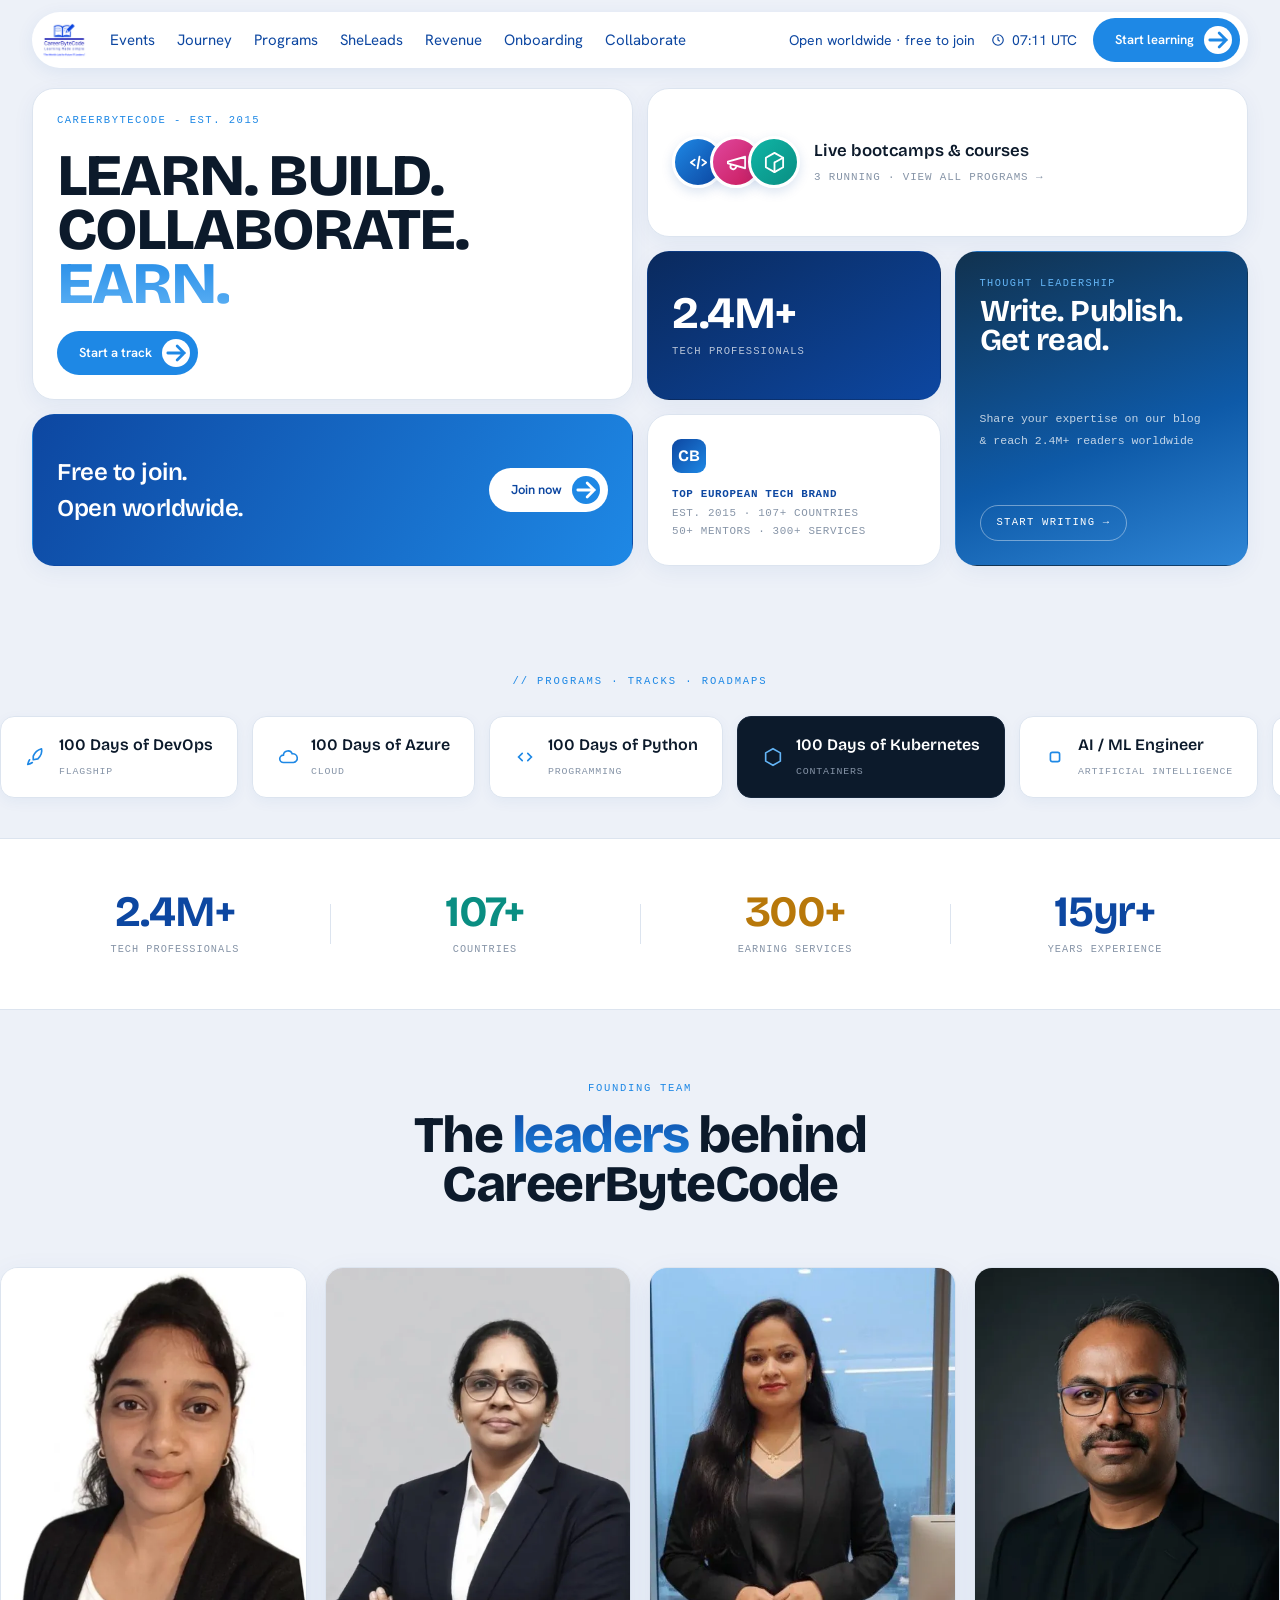
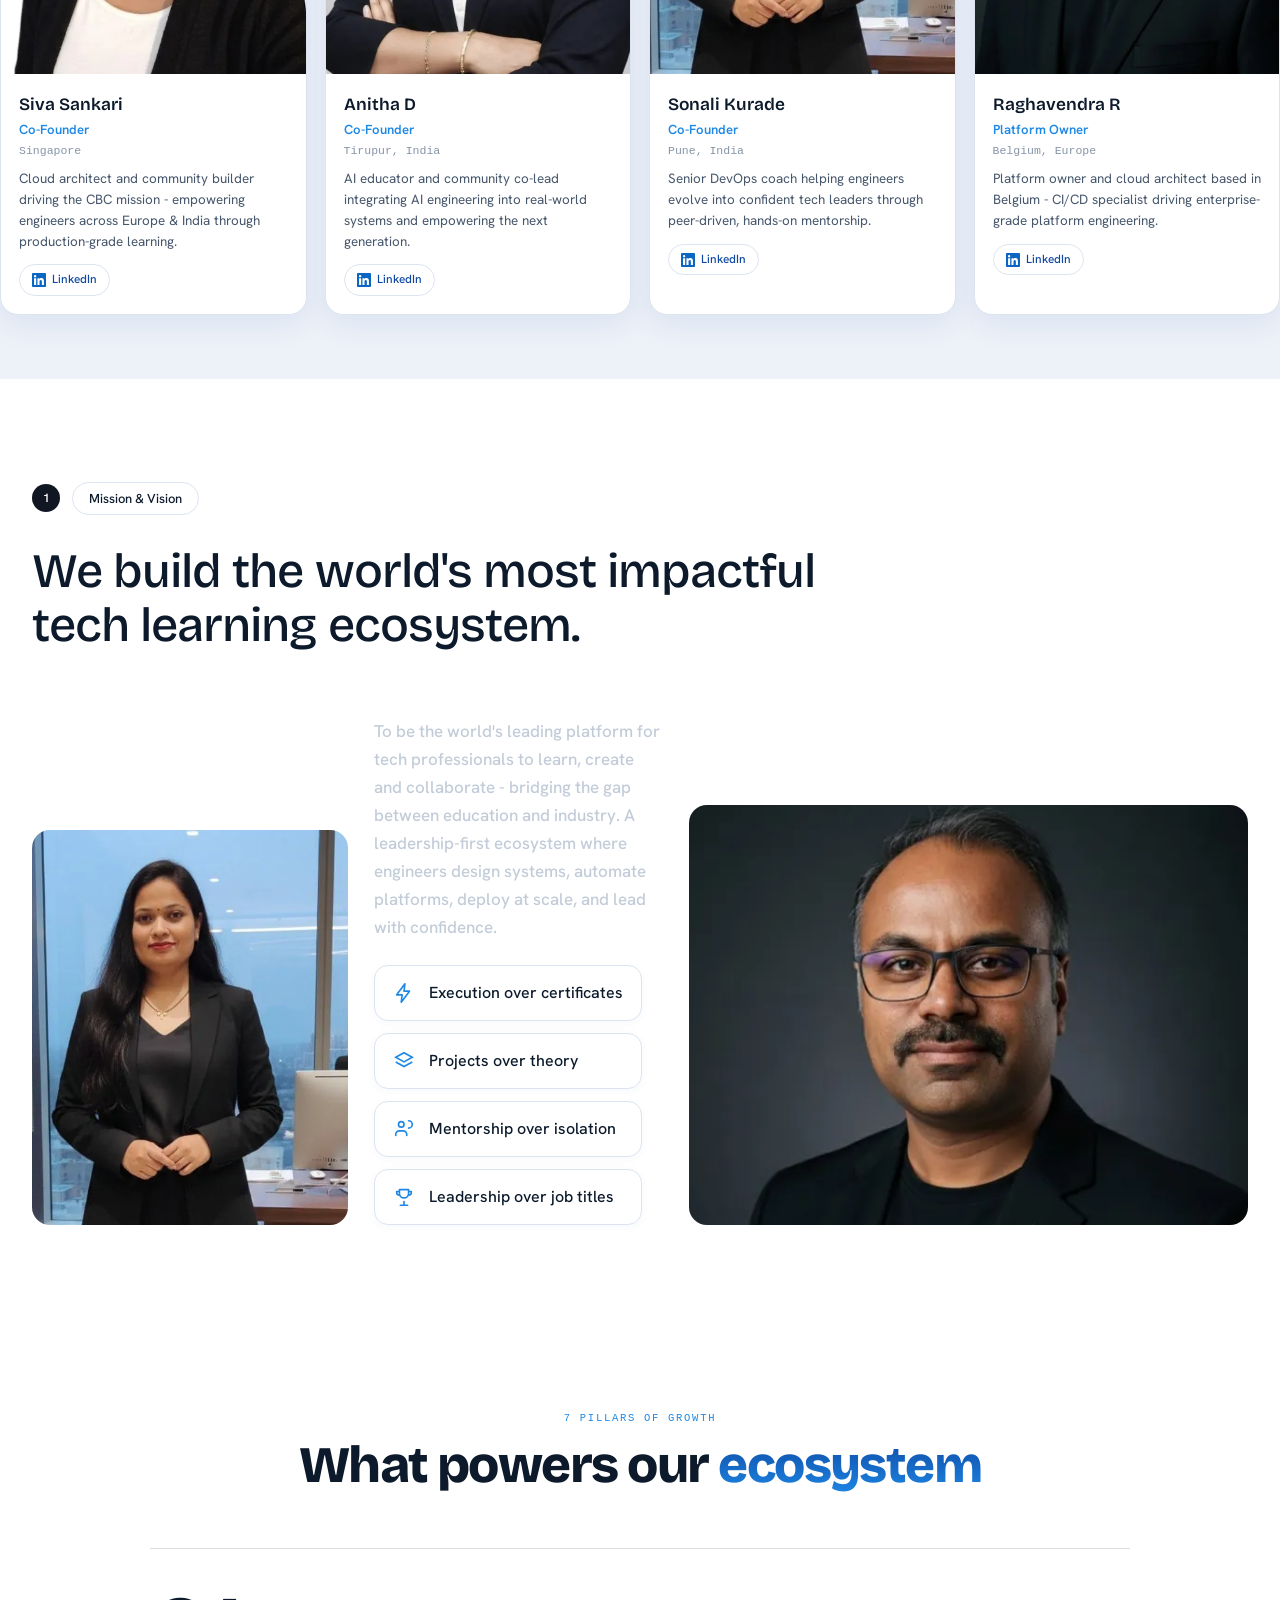
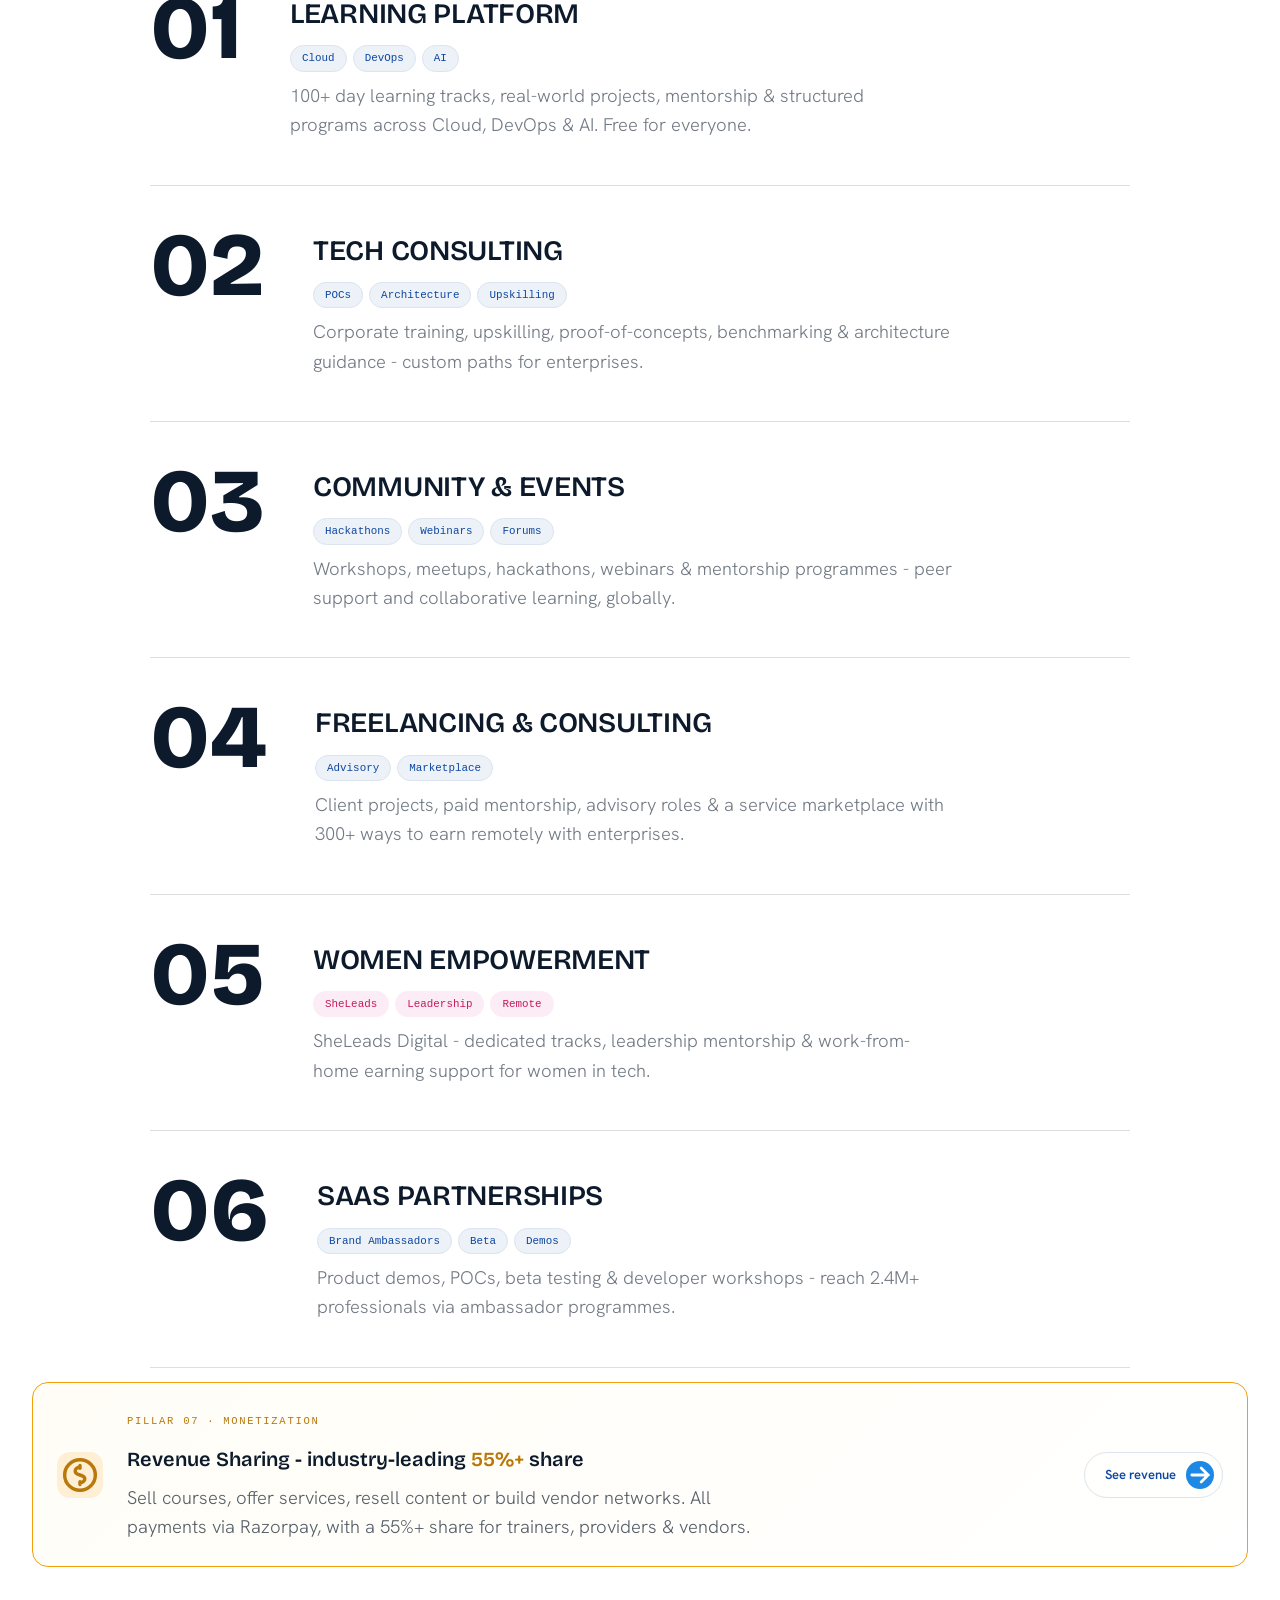
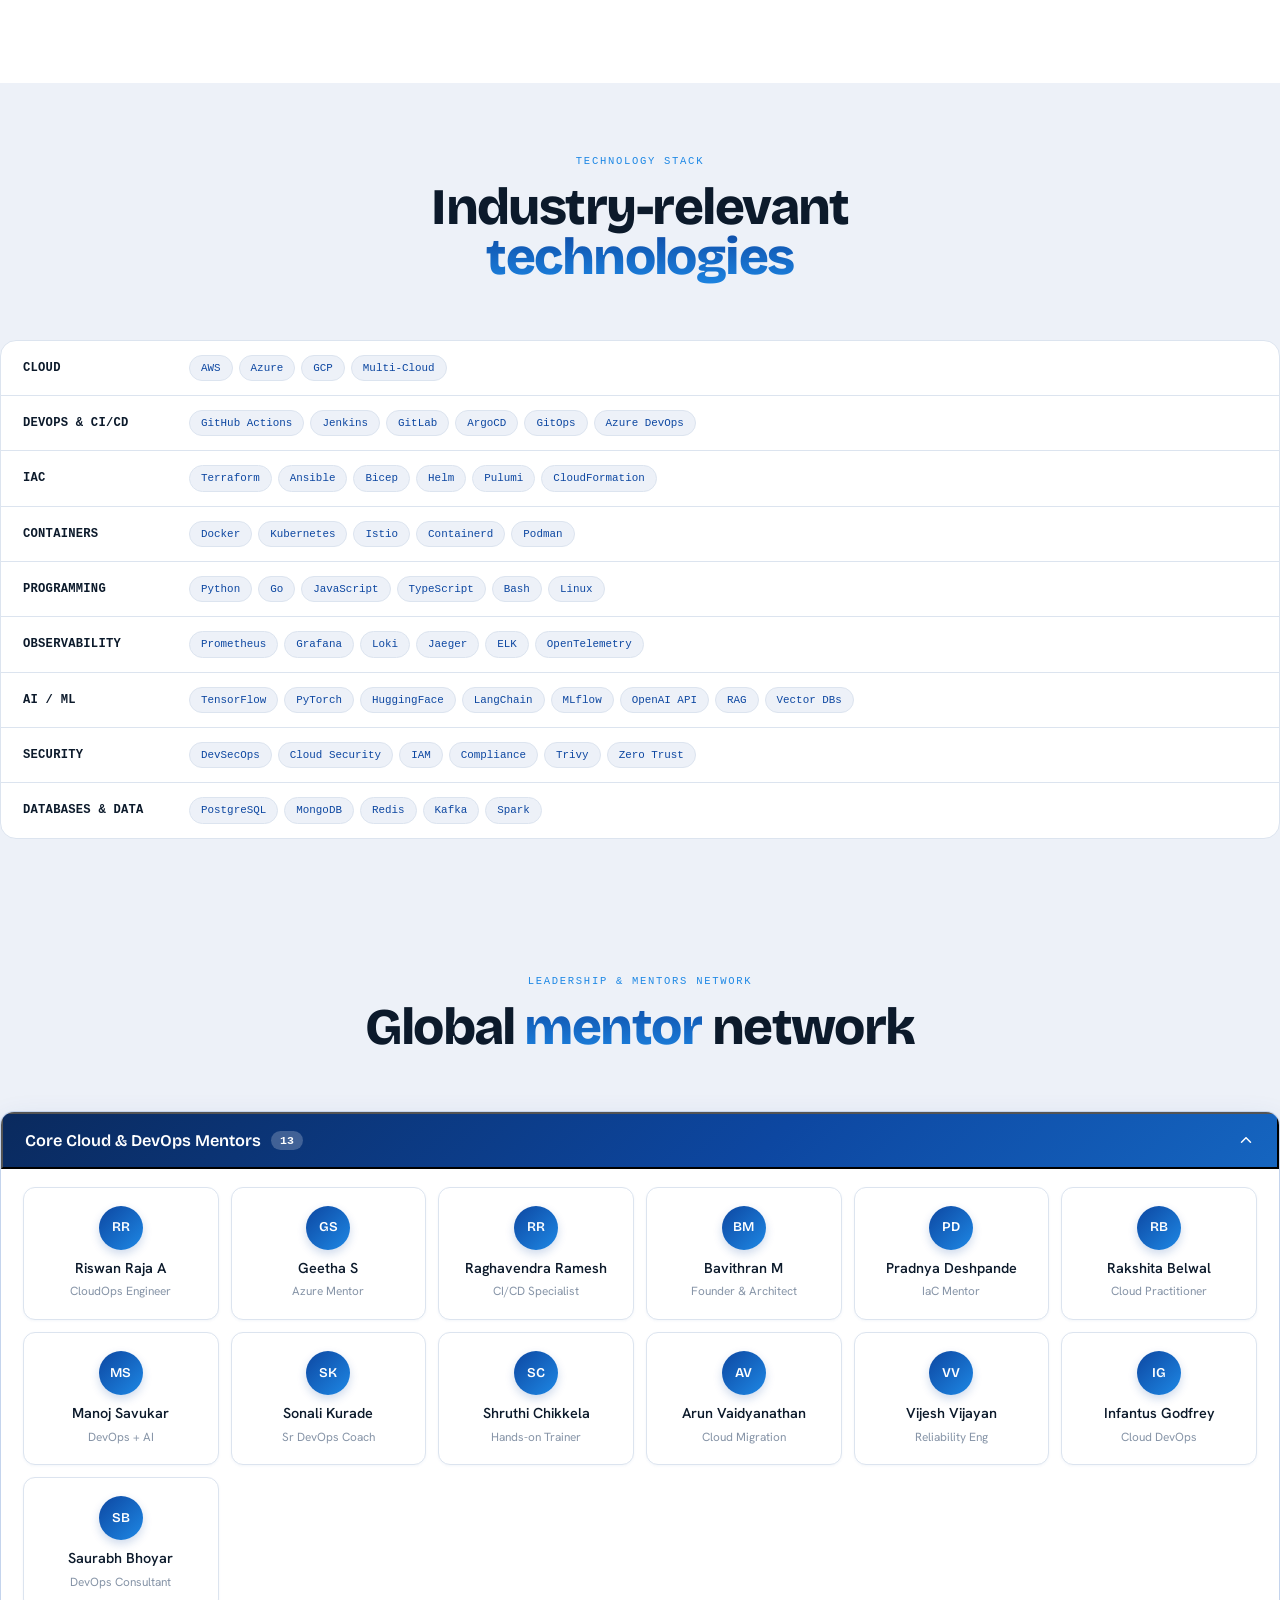
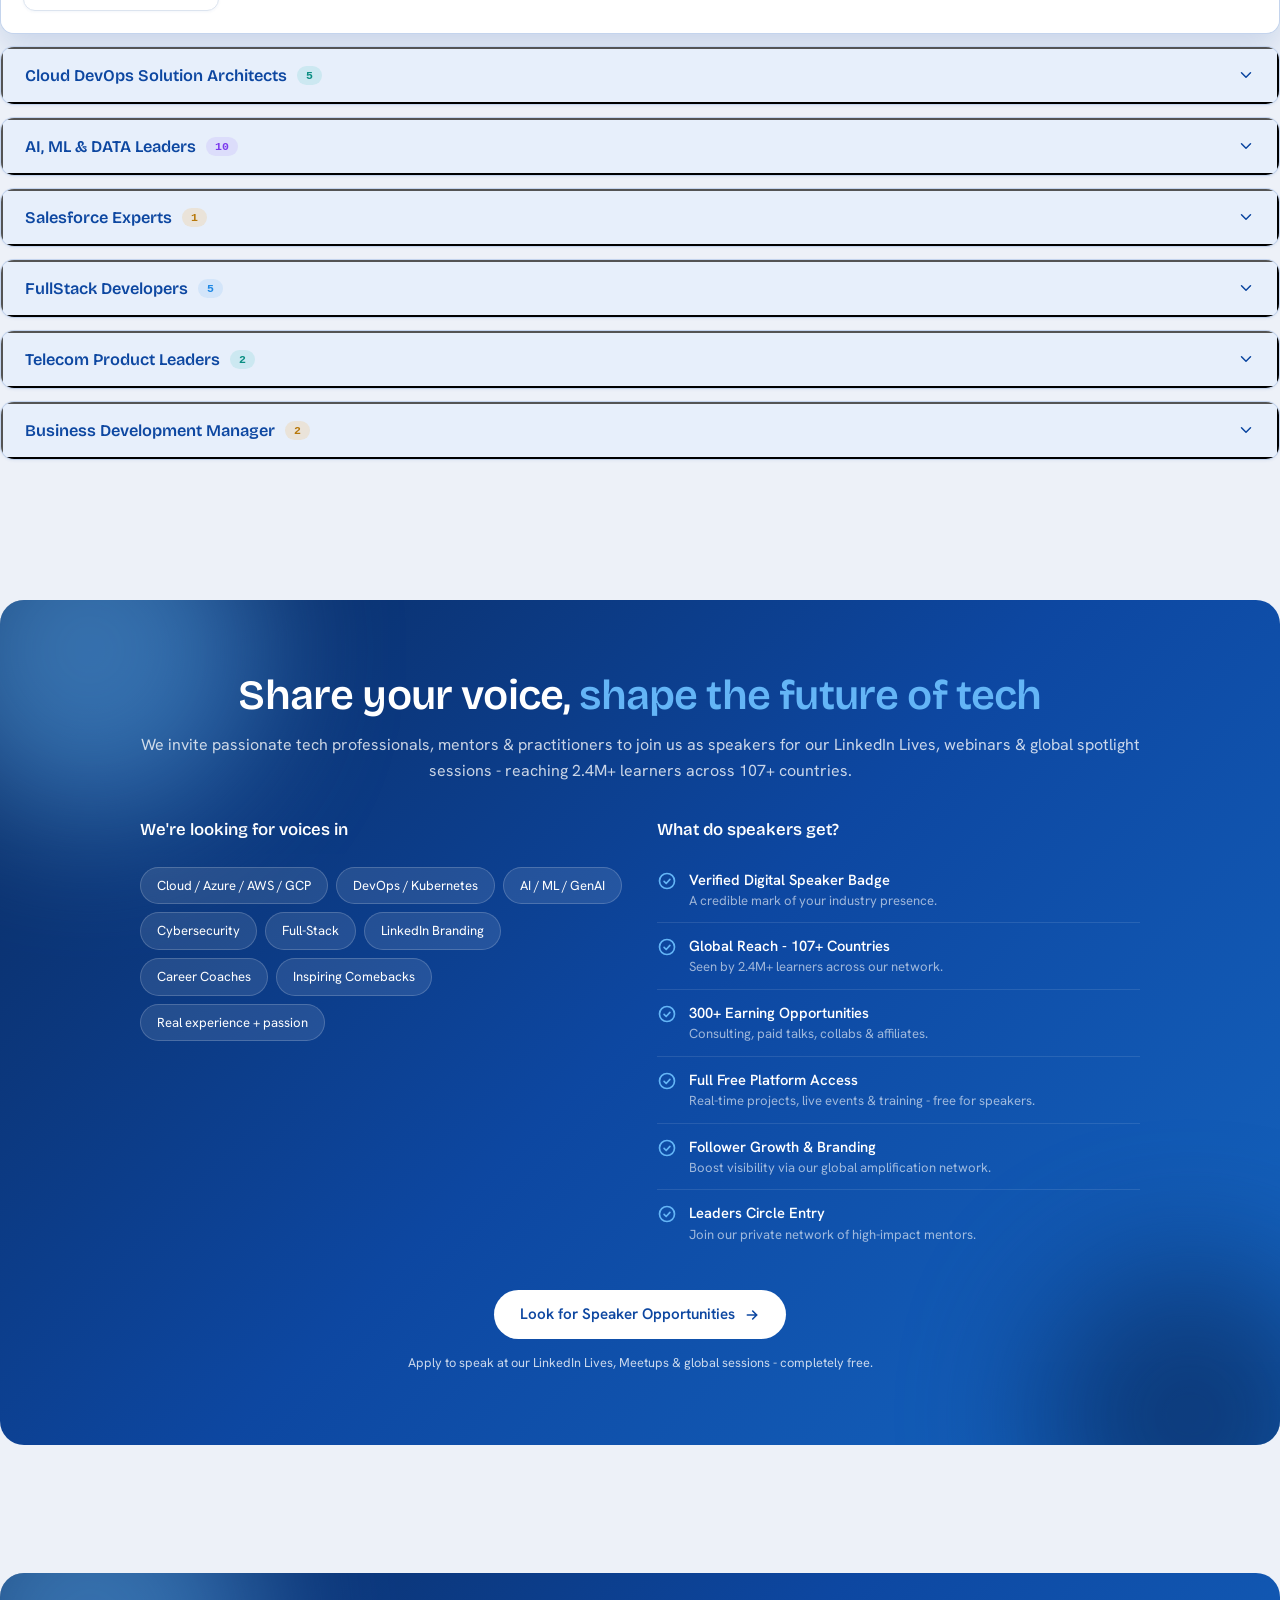
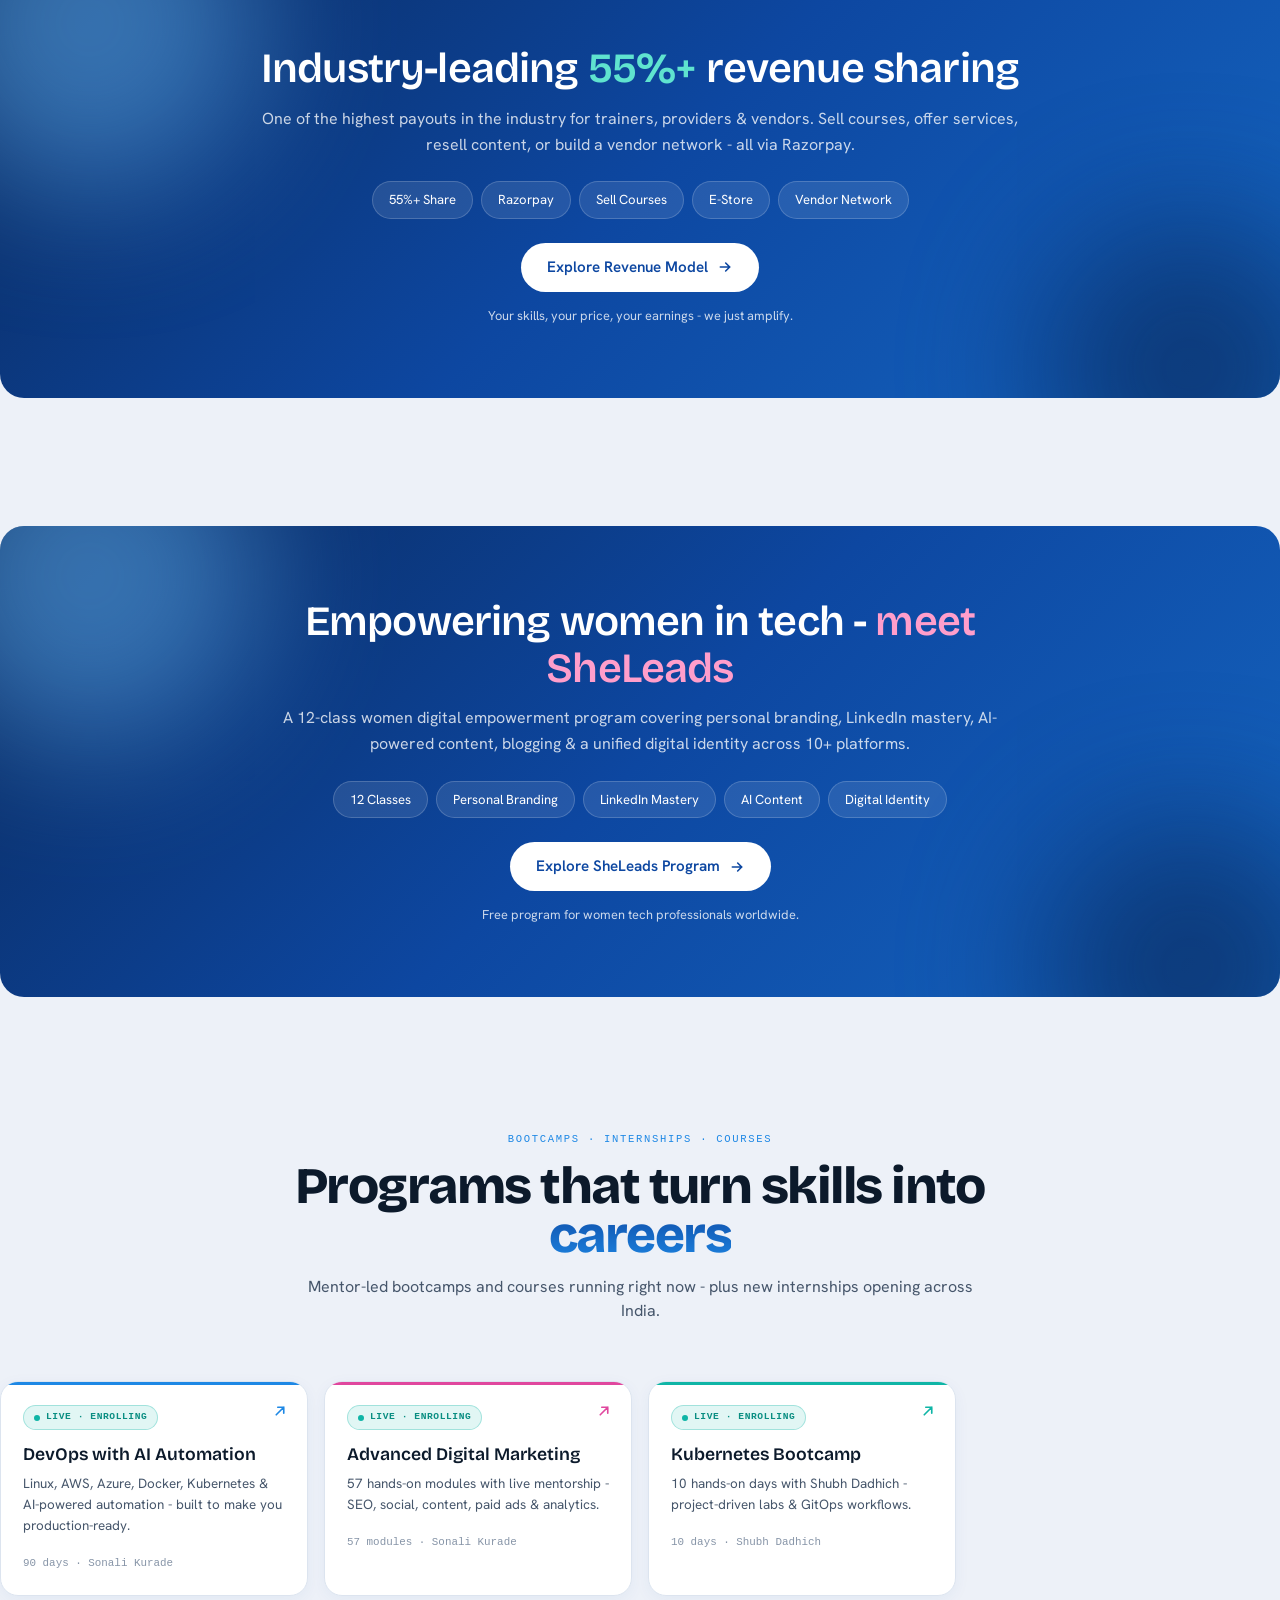
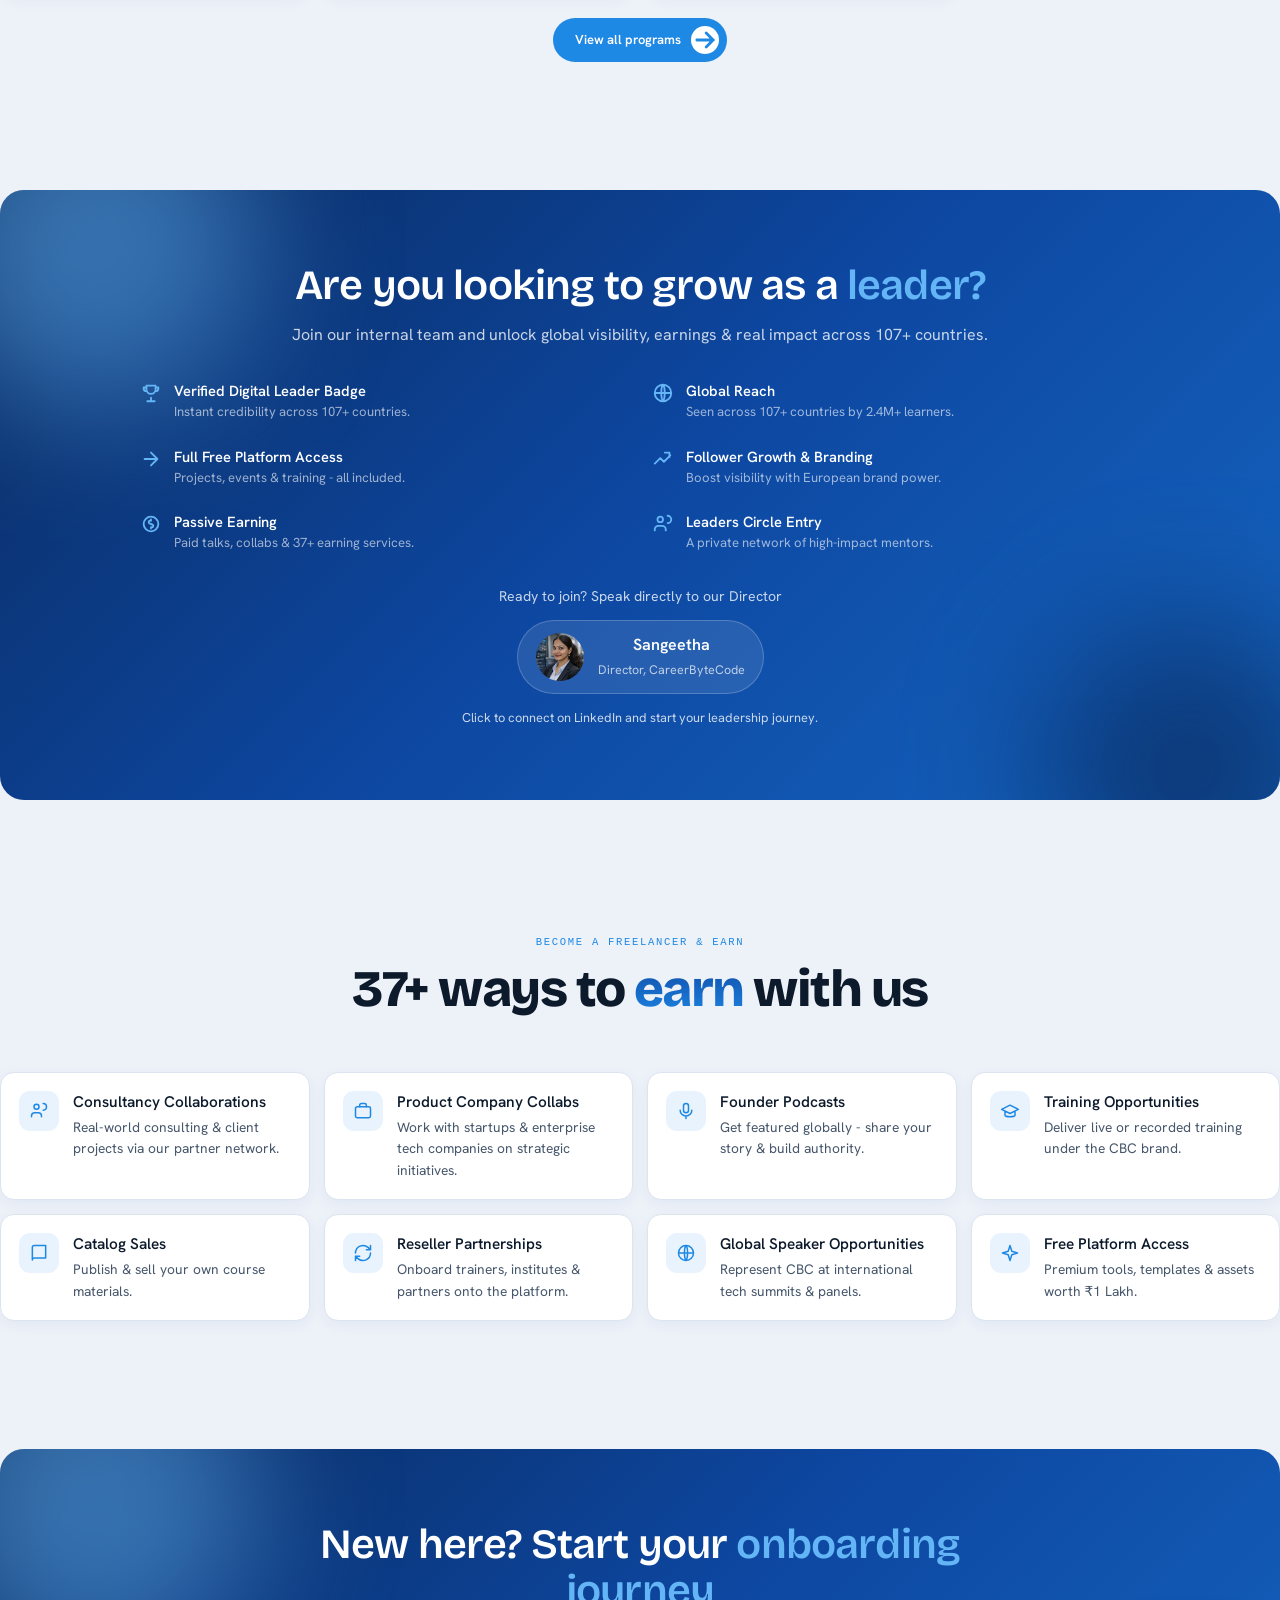
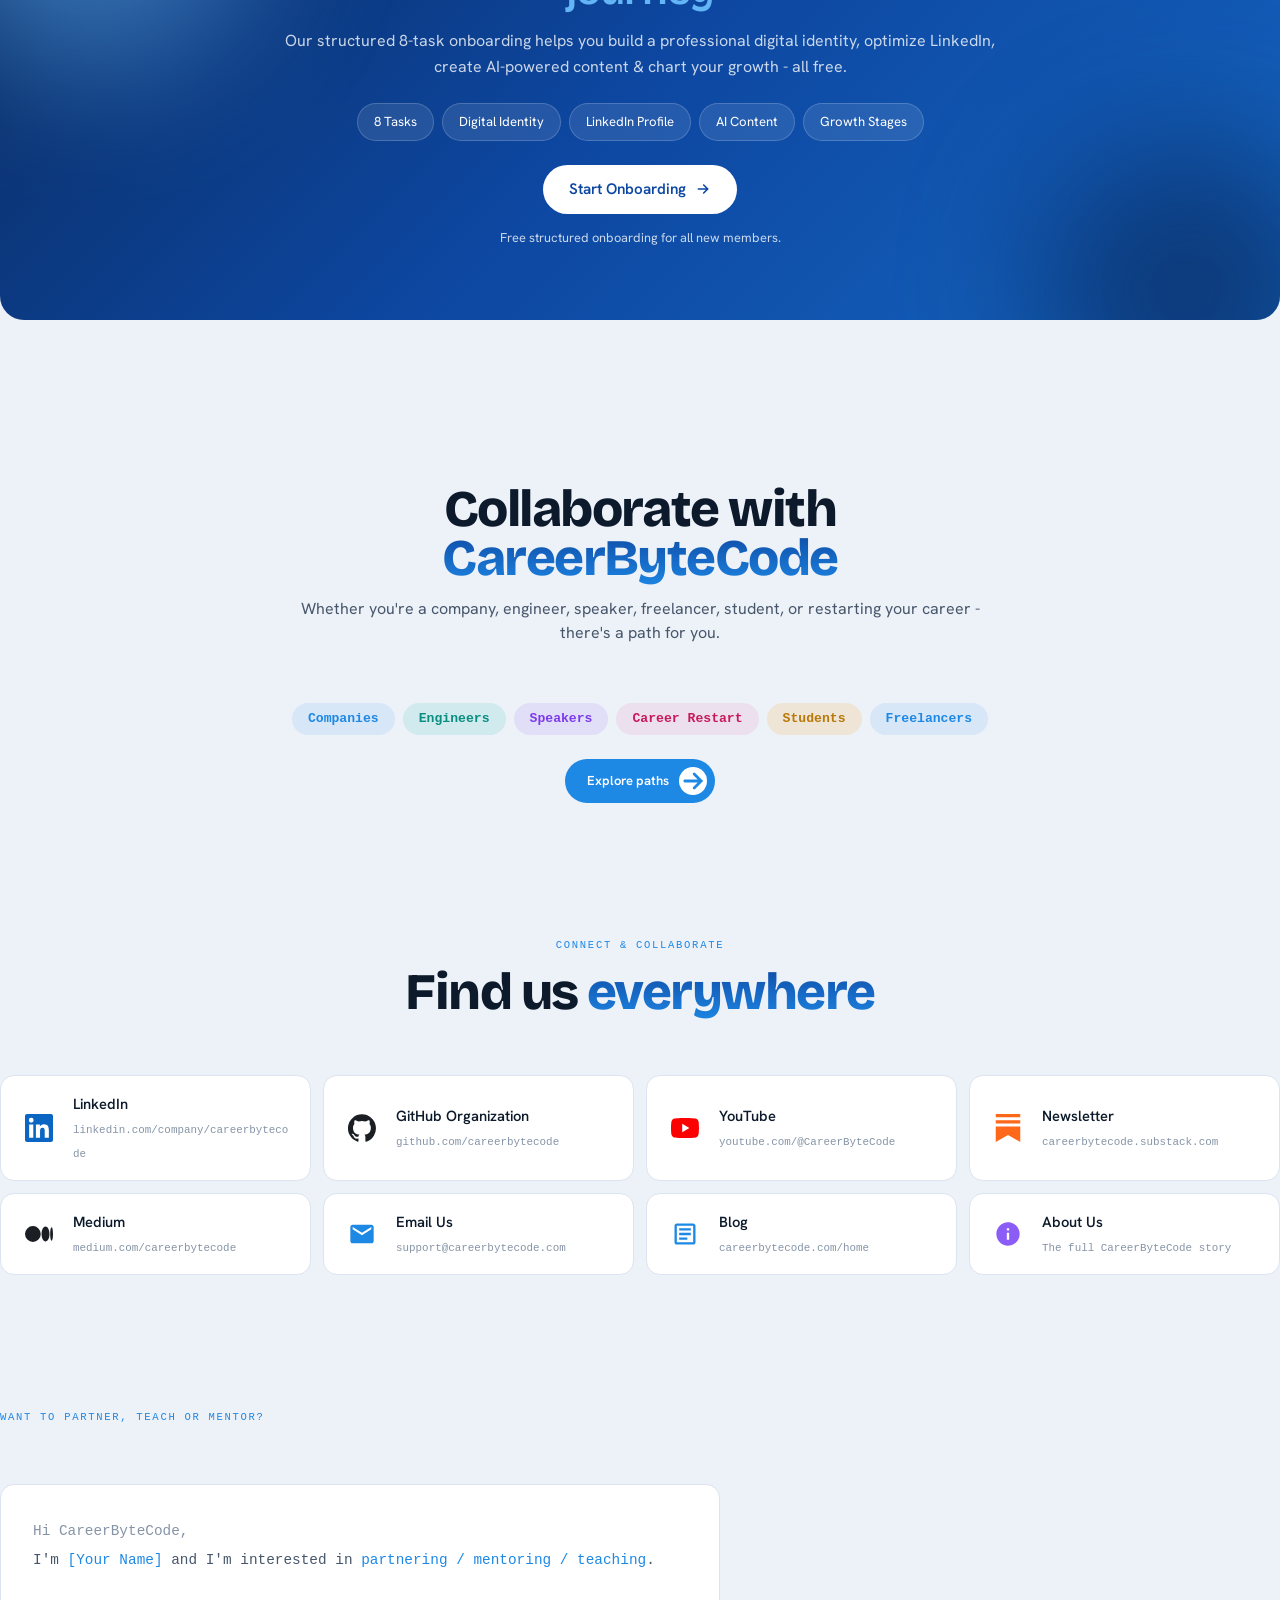
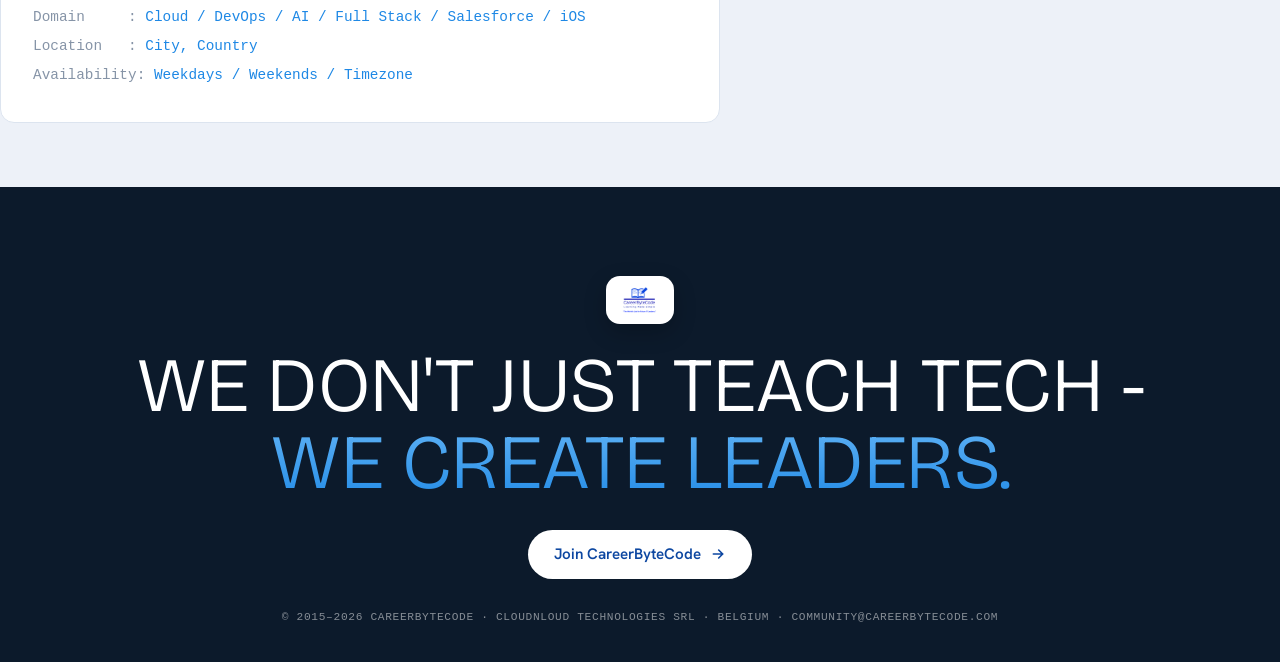
==== commit d6887f67: "Remove five AI and two Fullstack mentors/speakers Remove the following people from index.html and ev" ====
--- a/index.html
+++ b/index.html
@@ -227,17 +227,12 @@
   </div>
 
   <div class="acc rv">
-    <button class="acc__head" aria-expanded="false"><span>AI, ML &amp; DATA Leaders <span class="badge badge--purple">15</span></span><svg class="acc__chev" viewBox="0 0 24 24" fill="none" stroke="currentColor" stroke-width="2" stroke-linecap="round" stroke-linejoin="round"><path d="M6 9l6 6 6-6"/></svg></button>
-    <div class="acc__body"><div class="mentors">
-      <a class="m-card" href="https://www.linkedin.com/in/aiwithkiruthiga/" target="_blank" rel="noopener noreferrer"><span class="m-card__av">KR</span><span class="m-card__n">Kiruthiga Ravi</span><span class="m-card__r">AI Engineer</span></a>
+    <button class="acc__head" aria-expanded="false"><span>AI, ML &amp; DATA Leaders <span class="badge badge--purple">10</span></span><svg class="acc__chev" viewBox="0 0 24 24" fill="none" stroke="currentColor" stroke-width="2" stroke-linecap="round" stroke-linejoin="round"><path d="M6 9l6 6 6-6"/></svg></button>
+    <div class="acc__body"><div class="mentors">
       <a class="m-card" href="https://www.linkedin.com/in/iamlavanyar/" target="_blank" rel="noopener noreferrer"><span class="m-card__av">LR</span><span class="m-card__n">Lavanya R</span><span class="m-card__r">Data Scientist</span></a>
       <a class="m-card" href="https://www.linkedin.com/in/anidigitalhub/" target="_blank" rel="noopener noreferrer"><span class="m-card__av">AN</span><span class="m-card__n">Anitha</span><span class="m-card__r">AI Educator</span></a>
-      <a class="m-card" href="https://www.linkedin.com/in/askdharshiniai/" target="_blank" rel="noopener noreferrer"><span class="m-card__av">DK</span><span class="m-card__n">Dharshini K</span><span class="m-card__r">Data Mentor</span></a>
-      <a class="m-card" href="https://www.linkedin.com/in/kruthicawithai/" target="_blank" rel="noopener noreferrer"><span class="m-card__av">KT</span><span class="m-card__n">Kruthica T</span><span class="m-card__r">Python Trainer</span></a>
-      <a class="m-card" href="https://www.linkedin.com/in/swathi-priya-d-g-curious2upgrade/" target="_blank" rel="noopener noreferrer"><span class="m-card__av">SP</span><span class="m-card__n">Swathipriya D.G</span><span class="m-card__r">AI Engineer</span></a>
       <a class="m-card" href="https://www.linkedin.com/in/jenwithai/" target="_blank" rel="noopener noreferrer"><span class="m-card__av">JR</span><span class="m-card__n">Jenefer R George</span><span class="m-card__r">NLP Specialist</span></a>
       <a class="m-card" href="https://www.linkedin.com/in/charismawithai/" target="_blank" rel="noopener noreferrer"><span class="m-card__av">CP</span><span class="m-card__n">Charisma D P</span><span class="m-card__r">ML Practitioner</span></a>
-      <a class="m-card" href="https://www.linkedin.com/in/llmwithteja/" target="_blank" rel="noopener noreferrer"><span class="m-card__av">TM</span><span class="m-card__n">Tejaswini M</span><span class="m-card__r">Data Educator</span></a>
       <a class="m-card" href="https://www.linkedin.com/in/tanisharajesh/" target="_blank" rel="noopener noreferrer"><span class="m-card__av">TR</span><span class="m-card__n">Tanisha R A</span><span class="m-card__r">AI Leader</span></a>
       <a class="m-card" href="https://www.linkedin.com/in/daisy-grace-thomas-38034b189/" target="_blank" rel="noopener noreferrer"><span class="m-card__av">DT</span><span class="m-card__n">Daisy G Thomas</span><span class="m-card__r">AI Engineer</span></a>
       <a class="m-card" href="https://www.linkedin.com/in/jyoshika12/" target="_blank" rel="noopener noreferrer"><span class="m-card__av">JR</span><span class="m-card__n">Jyoshika Reddy</span><span class="m-card__r">AI Engineer</span></a>
@@ -255,10 +250,8 @@
   </div>
 
   <div class="acc rv">
-    <button class="acc__head" aria-expanded="false"><span>FullStack Developers <span class="badge">7</span></span><svg class="acc__chev" viewBox="0 0 24 24" fill="none" stroke="currentColor" stroke-width="2" stroke-linecap="round" stroke-linejoin="round"><path d="M6 9l6 6 6-6"/></svg></button>
-    <div class="acc__body"><div class="mentors">
-      <a class="m-card" href="https://www.linkedin.com/in/minithras/" target="_blank" rel="noopener noreferrer"><span class="m-card__av">MS</span><span class="m-card__n">Minithra S</span><span class="m-card__r">FullStack Dev</span></a>
-      <a class="m-card" href="https://www.linkedin.com/in/pradeepafsd/" target="_blank" rel="noopener noreferrer"><span class="m-card__av">PC</span><span class="m-card__n">Pradeepa C</span><span class="m-card__r">FullStack Dev</span></a>
+    <button class="acc__head" aria-expanded="false"><span>FullStack Developers <span class="badge">5</span></span><svg class="acc__chev" viewBox="0 0 24 24" fill="none" stroke="currentColor" stroke-width="2" stroke-linecap="round" stroke-linejoin="round"><path d="M6 9l6 6 6-6"/></svg></button>
+    <div class="acc__body"><div class="mentors">
       <a class="m-card" href="https://www.linkedin.com/in/ankitsawdev/" target="_blank" rel="noopener noreferrer"><span class="m-card__av">AS</span><span class="m-card__n">Ankit Saw</span><span class="m-card__r">FullStack Dev</span></a>
       <a class="m-card" href="https://www.linkedin.com/in/navixgr/" target="_blank" rel="noopener noreferrer"><span class="m-card__av">NG</span><span class="m-card__n">Naveen G.R</span><span class="m-card__r">FullStack Dev</span></a>
       <a class="m-card" href="https://www.linkedin.com/in/aravindbyte/" target="_blank" rel="noopener noreferrer"><span class="m-card__av">AA</span><span class="m-card__n">Aravind A</span><span class="m-card__r">Sr FullStack Dev</span></a>
